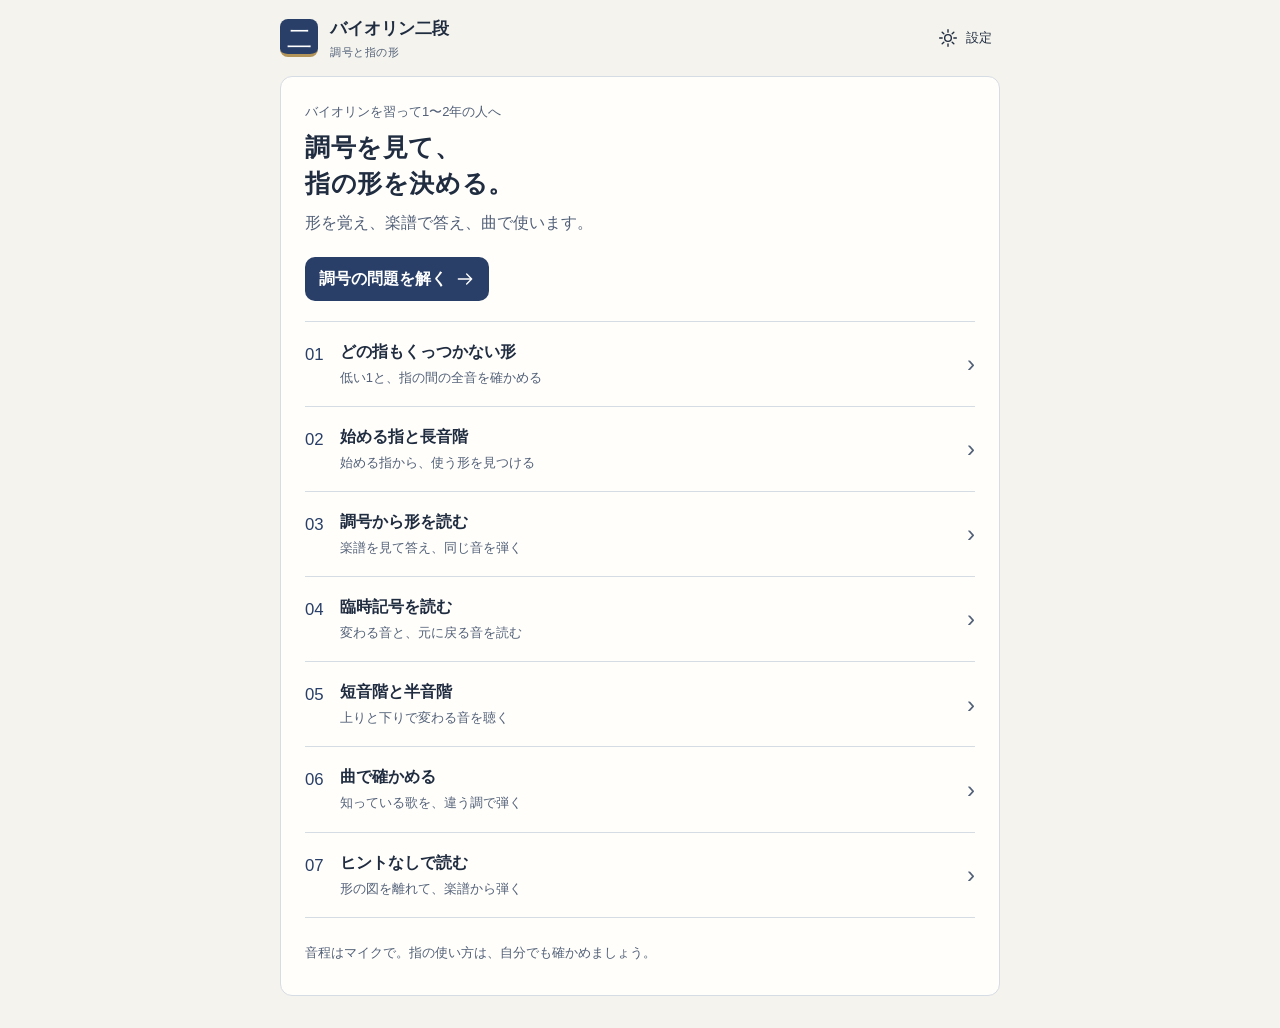
==== portable.html @ d3c0cc3e "Rebuild Violin Nidan: seven chapters, one-question key quiz, Sevcik and songs, new look Co-Authored-" ====
<!doctype html>
<html lang="ja"><head><meta charset="utf-8"><meta name="viewport" content="width=device-width,initial-scale=1,viewport-fit=cover"><meta name="theme-color" content="#293f68"><meta name="apple-mobile-web-app-title" content="バイオリン二段"><meta name="description" content="調号から指の形を決め、歌と音階で確かめるバイオリン学習アプリ。"><style>:root{color-scheme:light;--ink:#202c40;--muted:#526078;--line:#d6dce4;--paper:#fffefa;--tint:#f4f3ed;--accent:#293f68;--accent-soft:#e9edf5;--success:#246344;--radius:10px;font:16px/1.65 -apple-system,BlinkMacSystemFont,'Hiragino Sans',sans-serif;color:var(--ink);background:var(--tint)}
*{box-sizing:border-box}body{margin:0}button,input,select{font:inherit;color:inherit;min-width:0}button,a,input,select,summary{touch-action:manipulation;-webkit-tap-highlight-color:transparent}button{cursor:pointer;border:0;min-width:44px;min-height:44px;white-space:normal;overflow-wrap:anywhere}button:disabled{cursor:default;opacity:.5}a{color:var(--accent)}button:focus-visible,a:focus-visible,input:focus-visible,select:focus-visible,summary:focus-visible{outline:3px solid #9a6416;outline-offset:3px}h1,h2,p,ol{margin:0}h1{font-size:1.55rem;line-height:1.45;letter-spacing:.025em}h2{font-size:1.05rem;line-height:1.5}h1:focus{outline:none}p,small,strong,label{overflow-wrap:anywhere}small{font-size:.8125rem}button[hidden],[hidden]{display:none!important}.ui-icon{width:20px;height:20px;flex-shrink:0}.muted,.helper{color:var(--muted)}.helper{font-size:.8125rem}.eyebrow,.stage-label{font-size:.8125rem;color:var(--muted)}.quiet,.icon-button,.primary,.secondary{display:inline-flex;align-items:center;justify-content:center;gap:8px;padding:10px 14px;border-radius:var(--radius);line-height:1.45}.quiet,.icon-button{background:transparent}.primary{color:#fff;background:var(--accent);font-weight:650}.secondary{background:var(--accent-soft);border:1px solid var(--line)}.primary:hover{background:#1c3055}.secondary:hover,.quiet:hover{background:#e1e7ef}.primary:disabled:hover{background:var(--accent)}.icon-button{width:44px;padding:10px;flex-shrink:0}
.app-header{max-width:760px;margin:auto;display:flex;align-items:center;justify-content:space-between;gap:8px;min-height:76px;padding:calc(12px + env(safe-area-inset-top,0px)) 20px 12px}.brand{display:flex;align-items:center;gap:12px;text-align:left;background:none;padding:0;font-size:1.05rem;font-weight:700}.brand-mark{width:38px;height:38px;flex-shrink:0;background:var(--accent);color:white;display:grid;place-items:center;border-radius:8px;font-size:1.55rem;font-weight:500;border-bottom:3px solid #b39459}.brand small{display:block;font-size:.6875rem;font-weight:400;color:var(--muted);letter-spacing:.05em}.app-header>.quiet{padding:8px;flex-shrink:0;font-size:.8125rem}.workspace{max-width:720px;margin:0 auto 32px;background:var(--paper);border:1px solid var(--line);border-radius:12px;min-width:0}.library,.lesson-page,.settings-page,.finish-page{padding:24px 24px 32px}.library-heading{margin-bottom:20px}.library-heading h1{margin:8px 0}.library-heading>.primary{margin-top:20px}.resume-link{margin-top:8px;display:flex;justify-content:flex-start;text-align:left;font-size:.8125rem;padding-left:0}.chapter-list,.lesson-list{border-top:1px solid var(--line)}.chapter-row,.lesson-row{width:100%;display:flex;align-items:center;gap:16px;text-align:left;padding:18px 0;background:transparent;border-bottom:1px solid var(--line);border-radius:0}.chapter-row>span:nth-child(2),.lesson-row>span:first-child{min-width:0;flex:1}.chapter-row strong,.lesson-row strong{display:block;font-size:1rem;line-height:1.5}.chapter-row small,.lesson-row small{display:block;margin-top:4px;color:var(--muted);font-size:.8125rem;line-height:1.55}.index{font-variant-numeric:tabular-nums;color:var(--accent);font-size:1.05rem;align-self:flex-start;padding-top:1px}.chevron{font-size:1.5rem;color:var(--muted);flex-shrink:0}.library-foot{margin-top:24px;color:var(--muted);font-size:.8125rem}.lesson-toolbar{display:flex;align-items:center;justify-content:space-between;gap:8px;margin:-8px -10px 12px}.lesson-toolbar .quiet{justify-content:flex-start;font-size:.8125rem}.lesson-heading{margin-bottom:20px}.lesson-heading .eyebrow{margin-bottom:6px}.lesson-outcome{font-size:1.05rem;font-weight:600;margin-bottom:20px}.instruction-list{padding-left:24px;margin:16px 0 24px}.instruction-list li{padding-left:2px;margin:8px 0}.page-action{margin-top:24px}.page-action>.primary{width:100%}.intro-page>.compact-score{margin:16px 0}.intro-page>.pattern-diagram{margin:20px auto}.pattern-diagram{display:flex;flex-direction:column;align-items:center;max-width:340px;gap:8px}.pattern-diagram svg{width:100%;max-width:300px;height:auto}.pattern-diagram p{font-size:.875rem;text-align:center}.pattern-diagram.compact{max-width:280px}.individual-pattern{font-size:.875rem;color:var(--muted)}.used-fingers{display:grid;gap:4px;font-size:.875rem}
.field{margin:12px 0}.field-title{display:block;font-size:.875rem;font-weight:600;margin-bottom:8px}.segmented{display:flex;flex-wrap:wrap;gap:8px}.choice{background:var(--paper);border:1px solid #a4afbf;padding:9px 12px;border-radius:8px;flex:1;font-size:.875rem;line-height:1.5}.choice.selected,.answer-choice.selected{background:var(--accent-soft);border:2px solid var(--accent);padding:8px 11px;font-weight:700}.strings .choice{display:flex;align-items:center;justify-content:center;gap:6px;flex:1 1 54px;border-bottom:4px solid var(--string-color)}.strings .choice.selected{background:var(--string-soft)}.string-choice b{font-size:1.2rem}.string-choice span{font-size:.8125rem}.select-field{display:grid;grid-template-columns:minmax(70px,auto) minmax(0,1fr);gap:12px;align-items:center;margin:12px 0}.select-field>span{font-size:.875rem;font-weight:600}select{appearance:menulist-button;-webkit-appearance:menulist-button;height:2.75rem;min-height:44px;min-width:44px;padding:8px;border:1px solid #a4afbf;border-radius:8px;max-width:100%;width:100%;background:var(--paper);font-size:.875rem}.score-preview{margin:20px 0;border-block:1px solid var(--line);padding:12px 0}.section-line{display:flex;align-items:center;justify-content:space-between;flex-wrap:wrap;gap:8px;font-size:.8125rem;color:var(--muted);margin-bottom:4px}.section-line h2{font-size:.875rem}.compact-score{width:100%;min-width:0}.score-system,.score-bar,.single-score{display:block;width:100%;height:auto;max-width:100%;overflow:visible}.score-system{margin:2px 0}.score-system text,.score-bar text{font-family:-apple-system,BlinkMacSystemFont,sans-serif}.full-score-link{font-size:.875rem;padding-left:0}.start-column{display:grid;gap:8px}.start-button{width:100%;margin-top:8px}.start-hint{font-size:.8125rem;color:var(--muted)}.audio-options{display:flex;flex-wrap:wrap;gap:12px;align-items:center;justify-content:space-between}.tempo-field{min-width:0}.tempo-field>label{font-size:.8125rem;display:block}.tempo-field>div{display:flex;align-items:center;gap:6px}.tempo-step{width:44px;padding:8px}.tempo-field output{display:grid;place-items:center;min-width:54px;min-height:44px;text-align:center;font-weight:650;font-size:1.25rem;font-variant-numeric:tabular-nums}.tempo-field span{font-size:.75rem}.mic-toggle{display:flex;align-items:center;gap:8px;min-height:44px;font-size:.875rem}.toggle-row input{width:44px;height:44px;margin:0;accent-color:var(--accent);flex-shrink:0}.mic-toggle input{appearance:none;-webkit-appearance:none;width:44px;min-width:44px;height:44px;margin:0;padding:0;border:0;background:transparent;position:relative;cursor:pointer;flex-shrink:0}.mic-toggle input::before{content:'';position:absolute;width:40px;height:24px;left:2px;top:10px;border-radius:16px;background:var(--muted)}.mic-toggle input::after{content:'';position:absolute;width:18px;height:18px;left:5px;top:13px;border-radius:50%;background:#fff}.mic-toggle input:checked::before{background:var(--accent)}.mic-toggle input:checked::after{left:21px}.error{color:#842d30;background:#fff0ee;border-left:3px solid currentColor;padding:12px}.error+.secondary{margin-top:8px}
.quiz-page h1{margin:8px 0 12px}.question-count{font-size:.875rem;color:var(--muted)}.question-score{border-block:1px solid var(--line);margin:16px 0;padding:12px 0}.answer-grid{display:grid;grid-template-columns:1fr 1fr;gap:8px;margin:20px 0}.answer-choice{background:white;border:1px solid #a4afbf;border-radius:8px;min-height:60px;padding:12px;line-height:1.55;text-align:left;font-size:.9375rem}.quiz-page>.primary{width:100%}.quiz-feedback{border-left:4px solid #917139;background:#f4efe3;padding:16px;margin:16px 0}.quiz-feedback.correct{border-color:var(--success);background:#edf4ee}.quiz-feedback h2{margin-bottom:8px}.quiz-feedback p{font-size:.9375rem;margin-top:8px}.quiz-feedback .answer-label{font-weight:700;font-size:1rem}.quiz-feedback:focus{outline:2px solid var(--accent);outline-offset:3px}
/* 通常は一画面。文字拡大時の最小高はremで縦に伸ばす。 */
body[data-view=practice]{background:var(--paper)}.performance-main{max-width:820px;margin:auto}.performance-viewport{height:100svh;min-height:32rem;display:grid;grid-template-rows:auto 3px minmax(0,1fr) auto;gap:8px;padding:calc(8px + env(safe-area-inset-top,0px)) calc(12px + env(safe-area-inset-right,0px)) calc(8px + env(safe-area-inset-bottom,0px)) calc(12px + env(safe-area-inset-left,0px))}.practice-top{display:flex;align-items:center;gap:6px;min-height:44px}.practice-title{min-width:0;flex:1}.practice-title h1{font-size:.875rem;line-height:1.4}.practice-title p{font-size:.6875rem;color:var(--muted)}#sessionProgress{font-size:.75rem;font-variant-numeric:tabular-nums}.progress,.note-progress{height:3px;background:#e0e5ed;border-radius:2px;overflow:hidden}.progress>span,.note-progress>span{display:block;height:100%;background:var(--accent);width:0}.performance-body{min-height:0;display:grid;grid-template-rows:minmax(0,1fr) auto;gap:8px}.music-panel{min-height:0;display:flex;flex-direction:column}.playing-head{display:flex;justify-content:space-between;gap:8px;flex-wrap:wrap;font-size:.75rem;color:var(--muted);min-height:20px}.current-and-next{display:flex;align-items:center;justify-content:space-between;gap:8px;margin-top:4px}.now-label{min-width:0;flex:1;display:grid;gap:3px}.now-label>strong{font-size:1.25rem;line-height:1.35;color:var(--note-color)}.now-label>span{font-size:.8125rem}.next-label{display:grid;grid-template-columns:minmax(0,1fr) 42px;align-items:center;column-gap:4px;border-left:1px solid var(--line);padding-left:10px;max-width:52%;min-width:110px}.next-label small,.next-label strong,.next-label>span{grid-column:1;font-size:.75rem;line-height:1.4}.next-label strong{font-size:.9375rem}.next-label>small{color:var(--muted)}#nextScore{grid-column:2;grid-row:1/4}.next-score{width:42px;height:63px;display:block;overflow:visible}.score-stage{flex:1;min-height:105px;display:flex;align-items:center;position:relative}.current-score{width:100%;height:100%;min-height:0;display:flex;align-items:center}.current-score .score-bar{max-height:100%;height:100%;width:100%}.note-highlight.active{fill:var(--note-soft,#e9edf5);stroke:var(--note-color,#293f68);stroke-width:1.5}.note-highlight.passed{fill:#f1f3f5}.timing-row{display:flex;flex-wrap:wrap;align-items:center;justify-content:space-between;gap:4px 8px;min-height:44px;padding:4px 0}.duration-copy{font-size:.75rem;max-width:54%;line-height:1.45}.duration-copy strong{font-size:1.1rem}.beat-track{display:flex;gap:4px}.beat{display:grid;place-items:center;width:24px;height:24px;border:1px solid #a8b2c2;border-radius:50%;font-size:.75rem}.beat.on{background:var(--accent);border-color:var(--accent);color:white}.guidance-panel{background:#f4f5f2;padding:6px 10px;border-radius:8px;min-width:0}.listening-label{font-size:.75rem;color:var(--muted)}.pitch-meter{width:100%;min-width:0}.meter-labels{display:flex;justify-content:space-between;font-size:.6875rem;line-height:1.4}.meter-track{position:relative;height:16px;margin:4px 8px;border-top:1px solid var(--line)}.pitch-band{position:absolute;top:1px;bottom:1px;background:#c9e8d7;border:1px solid #408765;border-radius:3px}.meter-center{position:absolute;left:50%;top:0;bottom:0;border-left:2px solid var(--ink)}.pitch-needle{position:absolute;top:0;bottom:0;width:3px;background:var(--accent);transform:translateX(-50%)}.pitch-needle:before{content:'';position:absolute;left:-4px;top:-2px;border-left:5px solid transparent;border-right:5px solid transparent;border-top:6px solid var(--accent)}.meter-reading{display:flex;align-items:baseline;justify-content:space-between;gap:6px;flex-wrap:wrap;font-size:.8125rem;line-height:1.4}.meter-reading output{font-variant-numeric:tabular-nums}.mic-status{display:flex;align-items:center;gap:6px;font-size:.6875rem;line-height:1.4;margin-top:4px}.mic-bar{width:24px;height:4px;flex-shrink:0;background:#d2d8d5}.mic-bar span{display:block;height:100%;background:var(--success)}.ok{color:var(--success)}.practice-controls{display:grid;grid-template-columns:repeat(3,minmax(0,1fr));gap:6px}.practice-controls>button{padding:8px 4px;font-size:.8125rem;line-height:1.4;gap:3px;min-height:44px}.practice-controls .ui-icon{width:16px;height:16px}.below-hint{display:flex;flex-wrap:wrap;gap:4px 8px;align-items:center;justify-content:space-between;font-size:.6875rem;line-height:1.4;margin-top:4px}.below-hint a{display:inline-flex;align-items:center;min-width:44px;min-height:44px;padding:4px 0}.countdown-area{position:absolute;right:4px;top:4px;display:flex;align-items:center;gap:8px;background:var(--paper);border:1px solid var(--line);border-radius:8px;padding:4px 12px;font-size:.8125rem}.countdown-area strong{font-size:1.5rem}.current-score.counting{opacity:.45}.practice-help,.full-score-section{padding:16px 16px 24px;max-width:720px;margin:auto}.practice-help details{border-top:1px solid var(--line)}summary{cursor:pointer;padding:10px 0;min-height:44px;font-size:.875rem}.practice-help .pattern-diagram{margin:12px auto}#coachText{font-size:.875rem;margin-top:12px}.full-score-section .quiet{min-width:44px;min-height:44px;margin-top:12px}.full-score-section{border-top:1px solid var(--line)}
.finish-page{display:grid;gap:16px;max-width:560px;margin:auto}.finish-mark{color:var(--success)}.finish-mark .ui-icon{width:40px;height:40px}.finish-page .primary,.finish-page .secondary{width:100%}.settings-page>section{margin-top:24px}.settings-page h2{margin-bottom:12px}.toggle-row{display:flex;align-items:center;justify-content:space-between;gap:16px;padding:12px 0;border-bottom:1px solid var(--line)}.toggle-row>span{min-width:0}.toggle-row strong,.toggle-row small{display:block}.toggle-row small{color:var(--muted);margin-top:4px}.settings-page details{margin-top:20px}.settings-page details p{margin:12px 0;font-size:.875rem}.settings-page pre{white-space:pre-wrap;overflow-wrap:anywhere;font-size:.75rem}.score-dialog{width:calc(100% - 24px);max-width:760px;max-height:90svh;border:1px solid var(--line);border-radius:12px;padding:16px;background:var(--paper);color:var(--ink)}.score-dialog::backdrop{background:#14213988}.score-dialog header{position:sticky;top:-16px;background:var(--paper);display:flex;justify-content:space-between;align-items:center;gap:8px;padding:8px 0;z-index:1}.score-dialog h2{font-size:.9375rem}.offline-note{padding:8px 16px;text-align:center;font-size:.8125rem;background:#eee4ce}#toast{position:fixed;bottom:16px;left:12px;right:12px;max-width:600px;margin:auto;z-index:5;padding:12px 16px;border-radius:8px;background:#202c40;color:white;font-size:.875rem;opacity:0;pointer-events:none}#toast.show{opacity:1}.sr-only{position:absolute;width:1px;height:1px;margin:-1px;padding:0;overflow:hidden;clip:rect(0,0,0,0);white-space:nowrap;border:0}.accidental-word{display:inline;white-space:nowrap}.text-accidental{display:inline-block;width:.5em;height:1.07em;vertical-align:-.13em;overflow:visible}
@media(max-width:640px){.app-header{padding-inline:16px;min-height:64px}.workspace{border:0;border-radius:0;margin-bottom:0;min-height:calc(100svh - 64px)}.library,.lesson-page,.settings-page,.finish-page{padding:20px 16px 28px}.library-heading h1{font-size:1.65rem}.chapter-row,.lesson-row{padding:16px 0;gap:12px}.select-field{grid-template-columns:1fr;gap:4px}.answer-grid{grid-template-columns:1fr}.answer-choice{min-height:48px;padding:10px 12px}.answer-choice.selected{padding:9px 11px}.brand small{display:none}.brand{font-size:1rem;gap:8px}.brand-mark{width:32px;height:32px;font-size:1.35rem}.setup-page .lesson-heading{margin-bottom:12px}.score-preview{margin:12px 0}.audio-options{gap:8px}.quiz-page .question-score{margin:12px 0;padding:4px 0}.intro-page .pattern-diagram{max-width:280px}}
@media(min-width:700px){.performance-viewport{padding-inline:24px;gap:12px}.practice-title h1{font-size:1.1rem}.practice-controls>button{font-size:1rem}.now-label>strong{font-size:1.7rem}.next-label{min-width:160px}.next-label strong{font-size:1.1rem}.score-stage{min-height:150px}.meter-labels,.mic-status{font-size:.8125rem}}
@media(prefers-reduced-motion:reduce){*{scroll-behavior:auto!important;transition:none!important}}
@media(max-width:640px){.brand-mark{width:2rem;height:2rem}}
</style><title>バイオリン二段｜調号から指の形を決める</title></head><body><div id="app"></div><div id="toast" role="status" aria-live="polite"></div><noscript>練習の再生にはJavaScriptが必要です。SafariまたはChromeで開いてください。</noscript><script>(()=>{const EMBEDDED_PATTERNS={"12":"[data-uri]","23":"[data-uri]","34":"[data-uri]"};
// Answer Tuner Core/IntonationMath.swift・TonalContext.swift・DrillTarget.swift の数値モデル。
// アプリでは独奏の旋律を使用。和声・他の調弦モードは移植元の数値との照合用。
const DIFFICULTIES={easy:15,normal:8,strict:5};
const mod12=n=>((n%12)+12)%12;
const ratioCents=ratio=>1200*Math.log2(ratio);
const centsBetween=(frequency,target)=>frequency>0&&target>0?ratioCents(frequency/target):Infinity;
const etFreq=(midi,a4=442)=>a4*2**((midi-69)/12);
const FIFTH_DEVIATION=ratioCents(3/2)-700;
const PYTH_RATIOS=[1,256/243,9/8,32/27,81/64,4/3,729/512,3/2,128/81,27/16,16/9,243/128];
const JI_RATIOS=[1,16/15,9/8,6/5,5/4,4/3,45/32,3/2,8/5,5/3,9/5,15/8];
const STANDARD_FIFTHS=[0,-5,2,-3,4,-1,6,1,-4,3,-2,5];
const SCALE_FORMS={major:[0,2,4,5,7,9,11],naturalMinor:[0,2,3,5,7,8,10],harmonicMinor:[0,2,3,5,7,8,11],melodicMinor:[0,2,3,5,7,9,11]};
const OPEN_MIDI=[55,62,69,76],OPEN_LETTERS=[4,1,5,2],LETTER_PC=[0,2,4,5,7,9,11],LETTER_FIFTHS=[0,2,4,-1,1,3,5];
const TONICS=['ド','レ♭','レ','ミ♭','ミ','ファ','ファ♯','ソ','ラ♭','ラ','シ♭','シ'],KANA=['ド','レ','ミ','ファ','ソ','ラ','シ'];
const INTERVAL_NAMES=['完全1度','短2度','長2度','短3度','長3度','完全4度','増4度','完全5度','短6度','長6度','短7度','長7度'];
function spelledFifthsFromC(letter,midi){if(!Number.isInteger(letter)||letter<0||letter>6)return null;let acc=mod12(midi-LETTER_PC[letter]);if(acc>6)acc-=12;return Math.abs(acc)<=2?LETTER_FIFTHS[letter]+7*acc:null;}
function tonalKey(pc,form='major',fifths){pc=mod12(pc);return {tonicPitchClass:pc,form,tonicFifthsFromA:fifths??(form==='major'?[-3,-8,-1,-6,1,-4,3,-2,-7,0,-5,2]:[-3,4,-1,-6,1,-4,3,-2,5,0,-5,2])[pc]};}
function keyForShape(string,pattern='23'){const i=['G','D','A','E'].indexOf(string),pc=mod12(OPEN_MIDI[Math.max(0,i)]);return tonalKey(pattern==='34low'?10:pc+(pattern==='12'?3:pattern==='34'?7:0));}
function keyName(key){return TONICS[key.tonicPitchClass]+'長調';}
function targetDegreeInfo(midi,key){if(!key)return null;const semitones=mod12(midi-key.tonicPitchClass),degree=SCALE_FORMS[key.form].indexOf(semitones);if(degree>=0)return {degree,semitones};return key.form==='melodicMinor'&&[8,10].includes(semitones)?{degree:semitones===8?5:6,semitones}:null;}
function openStringOffset(index,mode='soloistic'){return [-2,-1,0,1][index]*(mode==='pianoAccompany'?0:mode==='stringEnsemble'?-2:FIFTH_DEVIATION);}
function openStringTargetHz(index,a4=442,mode='soloistic'){return etFreq(OPEN_MIDI[index],a4)*2**(openStringOffset(index,mode)/1200);}
function intervalCentsFromET(semitones,dim5=false){return {pyth:ratioCents(semitones===6&&dim5?1024/729:PYTH_RATIOS[semitones])-semitones*100,ji:ratioCents(semitones===6&&dim5?64/45:JI_RATIOS[semitones])-semitones*100};}
function intonationTargets(midi,{key=null,spelledLetterIdx=null,useSpelledPyth=false,mode='soloistic'}={}){
 const degree=targetDegreeInfo(midi,key),deviation=mode==='pianoAccompany'?0:mode==='stringEnsemble'?-2:FIFTH_DEVIATION;
 if(degree){const c=intervalCentsFromET(degree.semitones),offset=key.tonicFifthsFromA*deviation;return {ji:offset+c.ji,pyth:offset+c.pyth,ivName:INTERVAL_NAMES[degree.semitones]};}
 let index=3;while(index>0&&midi<OPEN_MIDI[index])index--;
 const iv=mod12(midi-OPEN_MIDI[index]),offset=openStringOffset(index,mode),dim5=iv===6&&spelledLetterIdx!==null&&(spelledLetterIdx-OPEN_LETTERS[index]+7)%7===4,c=intervalCentsFromET(iv,dim5);
 if(iv===6&&spelledLetterIdx!==null)return {ji:offset+c.ji,pyth:offset+c.pyth,ivName:dim5?'減5度':'増4度'};
 const fifths=useSpelledPyth?spelledFifthsFromC(spelledLetterIdx,midi):null,steps=fifths===null?null:fifths-[1,2,3,4][index];
 return {ji:offset+c.ji,pyth:offset+(steps===null?c.pyth:steps*FIFTH_DEVIATION),ivName:INTERVAL_NAMES[iv]};
}
function drillGetRange(midi,{difficulty='normal',context='melodic',a4=442,...options}={}){
 const buffer=DIFFICULTIES[difficulty]??8,etHz=etFreq(midi,a4),targets=intonationTargets(midi,options),{ji,pyth}=targets,split=Math.abs(ji-pyth)>10;
 const lo=context&&split?(context==='harmonic'?ji:pyth)-buffer:Math.min(ji,pyth)-buffer,hi=context&&split?(context==='harmonic'?ji:pyth)+buffer:Math.max(ji,pyth)+buffer;
 const targetCents=context==='harmonic'?ji:pyth,targetHz=etHz*2**(targetCents/1200);
 return {...targets,lo,hi,loHz:etHz*2**(lo/1200),hiHz:etHz*2**(hi/1200),etHz,targetHz,targetCents,buffer,lowCents:lo-targetCents,highCents:hi-targetCents};
}
function targetForNote(note,{a4=442,difficulty='normal'}={}){
 if(note.rest)return null;
 const range=drillGetRange(note.midi,{a4,difficulty,key:note.key,spelledLetterIdx:note.letter,useSpelledPyth:true});
 if(note.finger!==0)return range;
 const index=['G','D','A','E'].indexOf(note.string),targetHz=openStringTargetHz(index,a4),targetCents=centsBetween(targetHz,range.etHz),buffer=DIFFICULTIES[difficulty]??8;
 return {...range,targetHz,targetCents,lo:targetCents-buffer,hi:targetCents+buffer,loHz:targetHz*2**(-buffer/1200),hiHz:targetHz*2**(buffer/1200),lowCents:-buffer,highCents:buffer};
}
function detectedName(frequency,a4=442,key=null){
 const midi=Math.round(69+12*Math.log2(frequency/a4)),pc=mod12(midi),preferFlat=key&&key.tonicFifthsFromA+3<0;
 return (preferFlat?['ド','レ♭','レ','ミ♭','ミ','ファ','ソ♭','ソ','ラ♭','ラ','シ♭','シ']:['ド','ド♯','レ','レ♯','ミ','ファ','ファ♯','ソ','ソ♯','ラ','ラ♯','シ'])[pc];
}
function pitchFeedback(frequency,note,range,a4=442){
 const cents=centsBetween(frequency,range.targetHz),inRange=cents>=range.lowCents-1e-8&&cents<=range.highCents+1e-8,direction=inRange?'ちょうど':cents>range.highCents?'高い':'低い';
 const heardMidi=Math.round(69+12*Math.log2(frequency/a4)),different=Math.abs(cents)>=50&&heardMidi!==note.midi,rounded=Math.round(Math.abs(cents));
 return {cents,centsText:different?'':(rounded?(cents>0?'+':'−'):'')+rounded+'¢',position:Math.max(-50,Math.min(50,cents)),direction,text:different?detectedName(frequency,a4,note.key)+'に聞こえる・'+(cents>0?'低くして':'高くして'):direction};
}

// 原本から生成。編集は sources/ と validation/compile-materials.py で行う。
const SONGS=[{"id":"song1","title":"きらきら星","variants":{"F":{"signature":-1,"tonic":5,"semitones":3,"notes":[{"beats":1.0,"sourceBar":1,"string":"D","finger":2,"spelling":"F4"},{"beats":1.0,"sourceBar":1,"string":"D","finger":2,"spelling":"F4"},{"beats":1.0,"sourceBar":1,"string":"A","finger":2,"spelling":"C5"},{"beats":1.0,"sourceBar":1,"string":"A","finger":2,"spelling":"C5"},{"beats":1.0,"sourceBar":2,"string":"A","finger":3,"spelling":"D5"},{"beats":1.0,"sourceBar":2,"string":"A","finger":3,"spelling":"D5"},{"beats":2.0,"sourceBar":2,"string":"A","finger":2,"spelling":"C5"},{"beats":1.0,"sourceBar":3,"string":"A","finger":1,"spelling":"Bb4"},{"beats":1.0,"sourceBar":3,"string":"A","finger":1,"spelling":"Bb4"},{"beats":1.0,"sourceBar":3,"string":"A","finger":0,"spelling":"A4"},{"beats":1.0,"sourceBar":3,"string":"A","finger":0,"spelling":"A4"},{"beats":1.0,"sourceBar":4,"string":"D","finger":3,"spelling":"G4"},{"beats":1.0,"sourceBar":4,"string":"D","finger":3,"spelling":"G4"},{"beats":2.0,"sourceBar":4,"string":"D","finger":2,"spelling":"F4"},{"beats":1.0,"sourceBar":5,"string":"A","finger":2,"spelling":"C5"},{"beats":1.0,"sourceBar":5,"string":"A","finger":2,"spelling":"C5"},{"beats":1.0,"sourceBar":5,"string":"A","finger":1,"spelling":"Bb4"},{"beats":1.0,"sourceBar":5,"string":"A","finger":1,"spelling":"Bb4"},{"beats":1.0,"sourceBar":6,"string":"A","finger":0,"spelling":"A4"},{"beats":1.0,"sourceBar":6,"string":"A","finger":0,"spelling":"A4"},{"beats":2.0,"sourceBar":6,"string":"D","finger":3,"spelling":"G4"},{"beats":1.0,"sourceBar":7,"string":"A","finger":2,"spelling":"C5"},{"beats":1.0,"sourceBar":7,"string":"A","finger":2,"spelling":"C5"},{"beats":1.0,"sourceBar":7,"string":"A","finger":1,"spelling":"Bb4"},{"beats":1.0,"sourceBar":7,"string":"A","finger":1,"spelling":"Bb4"},{"beats":1.0,"sourceBar":8,"string":"A","finger":0,"spelling":"A4"},{"beats":1.0,"sourceBar":8,"string":"A","finger":0,"spelling":"A4"},{"beats":2.0,"sourceBar":8,"string":"D","finger":3,"spelling":"G4"},{"beats":1.0,"sourceBar":9,"string":"D","finger":2,"spelling":"F4"},{"beats":1.0,"sourceBar":9,"string":"D","finger":2,"spelling":"F4"},{"beats":1.0,"sourceBar":9,"string":"A","finger":2,"spelling":"C5"},{"beats":1.0,"sourceBar":9,"string":"A","finger":2,"spelling":"C5"},{"beats":1.0,"sourceBar":10,"string":"A","finger":3,"spelling":"D5"},{"beats":1.0,"sourceBar":10,"string":"A","finger":3,"spelling":"D5"},{"beats":2.0,"sourceBar":10,"string":"A","finger":2,"spelling":"C5"},{"beats":1.0,"sourceBar":11,"string":"A","finger":1,"spelling":"Bb4"},{"beats":1.0,"sourceBar":11,"string":"A","finger":1,"spelling":"Bb4"},{"beats":1.0,"sourceBar":11,"string":"A","finger":0,"spelling":"A4"},{"beats":1.0,"sourceBar":11,"string":"A","finger":0,"spelling":"A4"},{"beats":1.0,"sourceBar":12,"string":"D","finger":3,"spelling":"G4"},{"beats":1.0,"sourceBar":12,"string":"D","finger":3,"spelling":"G4"},{"beats":2.0,"sourceBar":12,"string":"D","finger":2,"spelling":"F4"}]},"Bb":{"signature":-2,"tonic":10,"semitones":-4,"notes":[{"beats":1.0,"sourceBar":1,"string":"G","finger":2,"spelling":"Bb3"},{"beats":1.0,"sourceBar":1,"string":"G","finger":2,"spelling":"Bb3"},{"beats":1.0,"sourceBar":1,"string":"D","finger":2,"spelling":"F4"},{"beats":1.0,"sourceBar":1,"string":"D","finger":2,"spelling":"F4"},{"beats":1.0,"sourceBar":2,"string":"D","finger":3,"spelling":"G4"},{"beats":1.0,"sourceBar":2,"string":"D","finger":3,"spelling":"G4"},{"beats":2.0,"sourceBar":2,"string":"D","finger":2,"spelling":"F4"},{"beats":1.0,"sourceBar":3,"string":"D","finger":1,"spelling":"Eb4"},{"beats":1.0,"sourceBar":3,"string":"D","finger":1,"spelling":"Eb4"},{"beats":1.0,"sourceBar":3,"string":"D","finger":0,"spelling":"D4"},{"beats":1.0,"sourceBar":3,"string":"D","finger":0,"spelling":"D4"},{"beats":1.0,"sourceBar":4,"string":"G","finger":3,"spelling":"C4"},{"beats":1.0,"sourceBar":4,"string":"G","finger":3,"spelling":"C4"},{"beats":2.0,"sourceBar":4,"string":"G","finger":2,"spelling":"Bb3"},{"beats":1.0,"sourceBar":5,"string":"D","finger":2,"spelling":"F4"},{"beats":1.0,"sourceBar":5,"string":"D","finger":2,"spelling":"F4"},{"beats":1.0,"sourceBar":5,"string":"D","finger":1,"spelling":"Eb4"},{"beats":1.0,"sourceBar":5,"string":"D","finger":1,"spelling":"Eb4"},{"beats":1.0,"sourceBar":6,"string":"D","finger":0,"spelling":"D4"},{"beats":1.0,"sourceBar":6,"string":"D","finger":0,"spelling":"D4"},{"beats":2.0,"sourceBar":6,"string":"G","finger":3,"spelling":"C4"},{"beats":1.0,"sourceBar":7,"string":"D","finger":2,"spelling":"F4"},{"beats":1.0,"sourceBar":7,"string":"D","finger":2,"spelling":"F4"},{"beats":1.0,"sourceBar":7,"string":"D","finger":1,"spelling":"Eb4"},{"beats":1.0,"sourceBar":7,"string":"D","finger":1,"spelling":"Eb4"},{"beats":1.0,"sourceBar":8,"string":"D","finger":0,"spelling":"D4"},{"beats":1.0,"sourceBar":8,"string":"D","finger":0,"spelling":"D4"},{"beats":2.0,"sourceBar":8,"string":"G","finger":3,"spelling":"C4"},{"beats":1.0,"sourceBar":9,"string":"G","finger":2,"spelling":"Bb3"},{"beats":1.0,"sourceBar":9,"string":"G","finger":2,"spelling":"Bb3"},{"beats":1.0,"sourceBar":9,"string":"D","finger":2,"spelling":"F4"},{"beats":1.0,"sourceBar":9,"string":"D","finger":2,"spelling":"F4"},{"beats":1.0,"sourceBar":10,"string":"D","finger":3,"spelling":"G4"},{"beats":1.0,"sourceBar":10,"string":"D","finger":3,"spelling":"G4"},{"beats":2.0,"sourceBar":10,"string":"D","finger":2,"spelling":"F4"},{"beats":1.0,"sourceBar":11,"string":"D","finger":1,"spelling":"Eb4"},{"beats":1.0,"sourceBar":11,"string":"D","finger":1,"spelling":"Eb4"},{"beats":1.0,"sourceBar":11,"string":"D","finger":0,"spelling":"D4"},{"beats":1.0,"sourceBar":11,"string":"D","finger":0,"spelling":"D4"},{"beats":1.0,"sourceBar":12,"string":"G","finger":3,"spelling":"C4"},{"beats":1.0,"sourceBar":12,"string":"G","finger":3,"spelling":"C4"},{"beats":2.0,"sourceBar":12,"string":"G","finger":2,"spelling":"Bb3"}]},"C":{"signature":0,"tonic":0,"semitones":-2,"notes":[{"beats":1.0,"sourceBar":1,"string":"G","finger":3,"spelling":"C4"},{"beats":1.0,"sourceBar":1,"string":"G","finger":3,"spelling":"C4"},{"beats":1.0,"sourceBar":1,"string":"D","finger":3,"spelling":"G4"},{"beats":1.0,"sourceBar":1,"string":"D","finger":3,"spelling":"G4"},{"beats":1.0,"sourceBar":2,"string":"A","finger":0,"spelling":"A4"},{"beats":1.0,"sourceBar":2,"string":"A","finger":0,"spelling":"A4"},{"beats":2.0,"sourceBar":2,"string":"D","finger":3,"spelling":"G4"},{"beats":1.0,"sourceBar":3,"string":"D","finger":2,"spelling":"F4"},{"beats":1.0,"sourceBar":3,"string":"D","finger":2,"spelling":"F4"},{"beats":1.0,"sourceBar":3,"string":"D","finger":1,"spelling":"E4"},{"beats":1.0,"sourceBar":3,"string":"D","finger":1,"spelling":"E4"},{"beats":1.0,"sourceBar":4,"string":"D","finger":0,"spelling":"D4"},{"beats":1.0,"sourceBar":4,"string":"D","finger":0,"spelling":"D4"},{"beats":2.0,"sourceBar":4,"string":"G","finger":3,"spelling":"C4"},{"beats":1.0,"sourceBar":5,"string":"D","finger":3,"spelling":"G4"},{"beats":1.0,"sourceBar":5,"string":"D","finger":3,"spelling":"G4"},{"beats":1.0,"sourceBar":5,"string":"D","finger":2,"spelling":"F4"},{"beats":1.0,"sourceBar":5,"string":"D","finger":2,"spelling":"F4"},{"beats":1.0,"sourceBar":6,"string":"D","finger":1,"spelling":"E4"},{"beats":1.0,"sourceBar":6,"string":"D","finger":1,"spelling":"E4"},{"beats":2.0,"sourceBar":6,"string":"D","finger":0,"spelling":"D4"},{"beats":1.0,"sourceBar":7,"string":"D","finger":3,"spelling":"G4"},{"beats":1.0,"sourceBar":7,"string":"D","finger":3,"spelling":"G4"},{"beats":1.0,"sourceBar":7,"string":"D","finger":2,"spelling":"F4"},{"beats":1.0,"sourceBar":7,"string":"D","finger":2,"spelling":"F4"},{"beats":1.0,"sourceBar":8,"string":"D","finger":1,"spelling":"E4"},{"beats":1.0,"sourceBar":8,"string":"D","finger":1,"spelling":"E4"},{"beats":2.0,"sourceBar":8,"string":"D","finger":0,"spelling":"D4"},{"beats":1.0,"sourceBar":9,"string":"G","finger":3,"spelling":"C4"},{"beats":1.0,"sourceBar":9,"string":"G","finger":3,"spelling":"C4"},{"beats":1.0,"sourceBar":9,"string":"D","finger":3,"spelling":"G4"},{"beats":1.0,"sourceBar":9,"string":"D","finger":3,"spelling":"G4"},{"beats":1.0,"sourceBar":10,"string":"A","finger":0,"spelling":"A4"},{"beats":1.0,"sourceBar":10,"string":"A","finger":0,"spelling":"A4"},{"beats":2.0,"sourceBar":10,"string":"D","finger":3,"spelling":"G4"},{"beats":1.0,"sourceBar":11,"string":"D","finger":2,"spelling":"F4"},{"beats":1.0,"sourceBar":11,"string":"D","finger":2,"spelling":"F4"},{"beats":1.0,"sourceBar":11,"string":"D","finger":1,"spelling":"E4"},{"beats":1.0,"sourceBar":11,"string":"D","finger":1,"spelling":"E4"},{"beats":1.0,"sourceBar":12,"string":"D","finger":0,"spelling":"D4"},{"beats":1.0,"sourceBar":12,"string":"D","finger":0,"spelling":"D4"},{"beats":2.0,"sourceBar":12,"string":"G","finger":3,"spelling":"C4"}]}}},{"id":"song2","title":"ちょうちょう","variants":{"F":{"signature":-1,"tonic":5,"semitones":3,"notes":[{"beats":1.0,"sourceBar":1,"string":"A","finger":2,"spelling":"C5"},{"beats":1.0,"sourceBar":1,"string":"A","finger":0,"spelling":"A4"},{"beats":2.0,"sourceBar":1,"string":"A","finger":0,"spelling":"A4"},{"beats":1.0,"sourceBar":2,"string":"A","finger":1,"spelling":"Bb4"},{"beats":1.0,"sourceBar":2,"string":"D","finger":3,"spelling":"G4"},{"beats":2.0,"sourceBar":2,"string":"D","finger":3,"spelling":"G4"},{"beats":1.0,"sourceBar":3,"string":"D","finger":2,"spelling":"F4"},{"beats":1.0,"sourceBar":3,"string":"D","finger":3,"spelling":"G4"},{"beats":1.0,"sourceBar":3,"string":"A","finger":0,"spelling":"A4"},{"beats":1.0,"sourceBar":3,"string":"A","finger":1,"spelling":"Bb4"},{"beats":1.0,"sourceBar":4,"string":"A","finger":2,"spelling":"C5"},{"beats":1.0,"sourceBar":4,"string":"A","finger":2,"spelling":"C5"},{"beats":2.0,"sourceBar":4,"string":"A","finger":2,"spelling":"C5"},{"beats":1.0,"sourceBar":5,"string":"A","finger":2,"spelling":"C5"},{"beats":1.0,"sourceBar":5,"string":"A","finger":0,"spelling":"A4"},{"beats":1.0,"sourceBar":5,"string":"A","finger":0,"spelling":"A4"},{"beats":1.0,"sourceBar":5,"string":"A","finger":0,"spelling":"A4"},{"beats":1.0,"sourceBar":6,"string":"A","finger":1,"spelling":"Bb4"},{"beats":1.0,"sourceBar":6,"string":"D","finger":3,"spelling":"G4"},{"beats":1.0,"sourceBar":6,"string":"D","finger":3,"spelling":"G4"},{"beats":1.0,"sourceBar":6,"string":"D","finger":3,"spelling":"G4"},{"beats":1.0,"sourceBar":7,"string":"D","finger":2,"spelling":"F4"},{"beats":1.0,"sourceBar":7,"string":"A","finger":0,"spelling":"A4"},{"beats":1.0,"sourceBar":7,"string":"A","finger":2,"spelling":"C5"},{"beats":1.0,"sourceBar":7,"string":"A","finger":2,"spelling":"C5"},{"beats":1.0,"sourceBar":8,"string":"A","finger":0,"spelling":"A4"},{"beats":1.0,"sourceBar":8,"string":"A","finger":0,"spelling":"A4"},{"beats":2.0,"sourceBar":8,"string":"A","finger":0,"spelling":"A4"},{"beats":1.0,"sourceBar":9,"string":"D","finger":3,"spelling":"G4"},{"beats":1.0,"sourceBar":9,"string":"D","finger":3,"spelling":"G4"},{"beats":1.0,"sourceBar":9,"string":"D","finger":3,"spelling":"G4"},{"beats":1.0,"sourceBar":9,"string":"D","finger":3,"spelling":"G4"},{"beats":1.0,"sourceBar":10,"string":"D","finger":3,"spelling":"G4"},{"beats":1.0,"sourceBar":10,"string":"A","finger":0,"spelling":"A4"},{"beats":2.0,"sourceBar":10,"string":"A","finger":1,"spelling":"Bb4"},{"beats":1.0,"sourceBar":11,"string":"A","finger":0,"spelling":"A4"},{"beats":1.0,"sourceBar":11,"string":"A","finger":0,"spelling":"A4"},{"beats":1.0,"sourceBar":11,"string":"A","finger":0,"spelling":"A4"},{"beats":1.0,"sourceBar":11,"string":"A","finger":0,"spelling":"A4"},{"beats":1.0,"sourceBar":12,"string":"A","finger":0,"spelling":"A4"},{"beats":1.0,"sourceBar":12,"string":"A","finger":1,"spelling":"Bb4"},{"beats":2.0,"sourceBar":12,"string":"A","finger":2,"spelling":"C5"},{"beats":1.0,"sourceBar":13,"string":"A","finger":2,"spelling":"C5"},{"beats":1.0,"sourceBar":13,"string":"A","finger":0,"spelling":"A4"},{"beats":1.0,"sourceBar":13,"string":"A","finger":0,"spelling":"A4"},{"beats":1.0,"sourceBar":13,"string":"A","finger":0,"spelling":"A4"},{"beats":1.0,"sourceBar":14,"string":"A","finger":1,"spelling":"Bb4"},{"beats":1.0,"sourceBar":14,"string":"D","finger":3,"spelling":"G4"},{"beats":2.0,"sourceBar":14,"string":"D","finger":3,"spelling":"G4"},{"beats":1.0,"sourceBar":15,"string":"D","finger":2,"spelling":"F4"},{"beats":1.0,"sourceBar":15,"string":"A","finger":0,"spelling":"A4"},{"beats":1.0,"sourceBar":15,"string":"A","finger":2,"spelling":"C5"},{"beats":1.0,"sourceBar":15,"string":"A","finger":2,"spelling":"C5"},{"beats":1.0,"sourceBar":16,"string":"A","finger":0,"spelling":"A4"},{"beats":1.0,"sourceBar":16,"string":"A","finger":0,"spelling":"A4"},{"beats":2.0,"sourceBar":16,"string":"A","finger":0,"spelling":"A4"}]},"Bb":{"signature":-2,"tonic":10,"semitones":-4,"notes":[{"beats":1.0,"sourceBar":1,"string":"D","finger":2,"spelling":"F4"},{"beats":1.0,"sourceBar":1,"string":"D","finger":0,"spelling":"D4"},{"beats":2.0,"sourceBar":1,"string":"D","finger":0,"spelling":"D4"},{"beats":1.0,"sourceBar":2,"string":"D","finger":1,"spelling":"Eb4"},{"beats":1.0,"sourceBar":2,"string":"G","finger":3,"spelling":"C4"},{"beats":2.0,"sourceBar":2,"string":"G","finger":3,"spelling":"C4"},{"beats":1.0,"sourceBar":3,"string":"G","finger":2,"spelling":"Bb3"},{"beats":1.0,"sourceBar":3,"string":"G","finger":3,"spelling":"C4"},{"beats":1.0,"sourceBar":3,"string":"D","finger":0,"spelling":"D4"},{"beats":1.0,"sourceBar":3,"string":"D","finger":1,"spelling":"Eb4"},{"beats":1.0,"sourceBar":4,"string":"D","finger":2,"spelling":"F4"},{"beats":1.0,"sourceBar":4,"string":"D","finger":2,"spelling":"F4"},{"beats":2.0,"sourceBar":4,"string":"D","finger":2,"spelling":"F4"},{"beats":1.0,"sourceBar":5,"string":"D","finger":2,"spelling":"F4"},{"beats":1.0,"sourceBar":5,"string":"D","finger":0,"spelling":"D4"},{"beats":1.0,"sourceBar":5,"string":"D","finger":0,"spelling":"D4"},{"beats":1.0,"sourceBar":5,"string":"D","finger":0,"spelling":"D4"},{"beats":1.0,"sourceBar":6,"string":"D","finger":1,"spelling":"Eb4"},{"beats":1.0,"sourceBar":6,"string":"G","finger":3,"spelling":"C4"},{"beats":1.0,"sourceBar":6,"string":"G","finger":3,"spelling":"C4"},{"beats":1.0,"sourceBar":6,"string":"G","finger":3,"spelling":"C4"},{"beats":1.0,"sourceBar":7,"string":"G","finger":2,"spelling":"Bb3"},{"beats":1.0,"sourceBar":7,"string":"D","finger":0,"spelling":"D4"},{"beats":1.0,"sourceBar":7,"string":"D","finger":2,"spelling":"F4"},{"beats":1.0,"sourceBar":7,"string":"D","finger":2,"spelling":"F4"},{"beats":1.0,"sourceBar":8,"string":"D","finger":0,"spelling":"D4"},{"beats":1.0,"sourceBar":8,"string":"D","finger":0,"spelling":"D4"},{"beats":2.0,"sourceBar":8,"string":"D","finger":0,"spelling":"D4"},{"beats":1.0,"sourceBar":9,"string":"G","finger":3,"spelling":"C4"},{"beats":1.0,"sourceBar":9,"string":"G","finger":3,"spelling":"C4"},{"beats":1.0,"sourceBar":9,"string":"G","finger":3,"spelling":"C4"},{"beats":1.0,"sourceBar":9,"string":"G","finger":3,"spelling":"C4"},{"beats":1.0,"sourceBar":10,"string":"G","finger":3,"spelling":"C4"},{"beats":1.0,"sourceBar":10,"string":"D","finger":0,"spelling":"D4"},{"beats":2.0,"sourceBar":10,"string":"D","finger":1,"spelling":"Eb4"},{"beats":1.0,"sourceBar":11,"string":"D","finger":0,"spelling":"D4"},{"beats":1.0,"sourceBar":11,"string":"D","finger":0,"spelling":"D4"},{"beats":1.0,"sourceBar":11,"string":"D","finger":0,"spelling":"D4"},{"beats":1.0,"sourceBar":11,"string":"D","finger":0,"spelling":"D4"},{"beats":1.0,"sourceBar":12,"string":"D","finger":0,"spelling":"D4"},{"beats":1.0,"sourceBar":12,"string":"D","finger":1,"spelling":"Eb4"},{"beats":2.0,"sourceBar":12,"string":"D","finger":2,"spelling":"F4"},{"beats":1.0,"sourceBar":13,"string":"D","finger":2,"spelling":"F4"},{"beats":1.0,"sourceBar":13,"string":"D","finger":0,"spelling":"D4"},{"beats":1.0,"sourceBar":13,"string":"D","finger":0,"spelling":"D4"},{"beats":1.0,"sourceBar":13,"string":"D","finger":0,"spelling":"D4"},{"beats":1.0,"sourceBar":14,"string":"D","finger":1,"spelling":"Eb4"},{"beats":1.0,"sourceBar":14,"string":"G","finger":3,"spelling":"C4"},{"beats":2.0,"sourceBar":14,"string":"G","finger":3,"spelling":"C4"},{"beats":1.0,"sourceBar":15,"string":"G","finger":2,"spelling":"Bb3"},{"beats":1.0,"sourceBar":15,"string":"D","finger":0,"spelling":"D4"},{"beats":1.0,"sourceBar":15,"string":"D","finger":2,"spelling":"F4"},{"beats":1.0,"sourceBar":15,"string":"D","finger":2,"spelling":"F4"},{"beats":1.0,"sourceBar":16,"string":"D","finger":0,"spelling":"D4"},{"beats":1.0,"sourceBar":16,"string":"D","finger":0,"spelling":"D4"},{"beats":2.0,"sourceBar":16,"string":"D","finger":0,"spelling":"D4"}]},"C":{"signature":0,"tonic":0,"semitones":-2,"notes":[{"beats":1.0,"sourceBar":1,"string":"D","finger":3,"spelling":"G4"},{"beats":1.0,"sourceBar":1,"string":"D","finger":1,"spelling":"E4"},{"beats":2.0,"sourceBar":1,"string":"D","finger":1,"spelling":"E4"},{"beats":1.0,"sourceBar":2,"string":"D","finger":2,"spelling":"F4"},{"beats":1.0,"sourceBar":2,"string":"D","finger":0,"spelling":"D4"},{"beats":2.0,"sourceBar":2,"string":"D","finger":0,"spelling":"D4"},{"beats":1.0,"sourceBar":3,"string":"G","finger":3,"spelling":"C4"},{"beats":1.0,"sourceBar":3,"string":"D","finger":0,"spelling":"D4"},{"beats":1.0,"sourceBar":3,"string":"D","finger":1,"spelling":"E4"},{"beats":1.0,"sourceBar":3,"string":"D","finger":2,"spelling":"F4"},{"beats":1.0,"sourceBar":4,"string":"D","finger":3,"spelling":"G4"},{"beats":1.0,"sourceBar":4,"string":"D","finger":3,"spelling":"G4"},{"beats":2.0,"sourceBar":4,"string":"D","finger":3,"spelling":"G4"},{"beats":1.0,"sourceBar":5,"string":"D","finger":3,"spelling":"G4"},{"beats":1.0,"sourceBar":5,"string":"D","finger":1,"spelling":"E4"},{"beats":1.0,"sourceBar":5,"string":"D","finger":1,"spelling":"E4"},{"beats":1.0,"sourceBar":5,"string":"D","finger":1,"spelling":"E4"},{"beats":1.0,"sourceBar":6,"string":"D","finger":2,"spelling":"F4"},{"beats":1.0,"sourceBar":6,"string":"D","finger":0,"spelling":"D4"},{"beats":1.0,"sourceBar":6,"string":"D","finger":0,"spelling":"D4"},{"beats":1.0,"sourceBar":6,"string":"D","finger":0,"spelling":"D4"},{"beats":1.0,"sourceBar":7,"string":"G","finger":3,"spelling":"C4"},{"beats":1.0,"sourceBar":7,"string":"D","finger":1,"spelling":"E4"},{"beats":1.0,"sourceBar":7,"string":"D","finger":3,"spelling":"G4"},{"beats":1.0,"sourceBar":7,"string":"D","finger":3,"spelling":"G4"},{"beats":1.0,"sourceBar":8,"string":"D","finger":1,"spelling":"E4"},{"beats":1.0,"sourceBar":8,"string":"D","finger":1,"spelling":"E4"},{"beats":2.0,"sourceBar":8,"string":"D","finger":1,"spelling":"E4"},{"beats":1.0,"sourceBar":9,"string":"D","finger":0,"spelling":"D4"},{"beats":1.0,"sourceBar":9,"string":"D","finger":0,"spelling":"D4"},{"beats":1.0,"sourceBar":9,"string":"D","finger":0,"spelling":"D4"},{"beats":1.0,"sourceBar":9,"string":"D","finger":0,"spelling":"D4"},{"beats":1.0,"sourceBar":10,"string":"D","finger":0,"spelling":"D4"},{"beats":1.0,"sourceBar":10,"string":"D","finger":1,"spelling":"E4"},{"beats":2.0,"sourceBar":10,"string":"D","finger":2,"spelling":"F4"},{"beats":1.0,"sourceBar":11,"string":"D","finger":1,"spelling":"E4"},{"beats":1.0,"sourceBar":11,"string":"D","finger":1,"spelling":"E4"},{"beats":1.0,"sourceBar":11,"string":"D","finger":1,"spelling":"E4"},{"beats":1.0,"sourceBar":11,"string":"D","finger":1,"spelling":"E4"},{"beats":1.0,"sourceBar":12,"string":"D","finger":1,"spelling":"E4"},{"beats":1.0,"sourceBar":12,"string":"D","finger":2,"spelling":"F4"},{"beats":2.0,"sourceBar":12,"string":"D","finger":3,"spelling":"G4"},{"beats":1.0,"sourceBar":13,"string":"D","finger":3,"spelling":"G4"},{"beats":1.0,"sourceBar":13,"string":"D","finger":1,"spelling":"E4"},{"beats":1.0,"sourceBar":13,"string":"D","finger":1,"spelling":"E4"},{"beats":1.0,"sourceBar":13,"string":"D","finger":1,"spelling":"E4"},{"beats":1.0,"sourceBar":14,"string":"D","finger":2,"spelling":"F4"},{"beats":1.0,"sourceBar":14,"string":"D","finger":0,"spelling":"D4"},{"beats":2.0,"sourceBar":14,"string":"D","finger":0,"spelling":"D4"},{"beats":1.0,"sourceBar":15,"string":"G","finger":3,"spelling":"C4"},{"beats":1.0,"sourceBar":15,"string":"D","finger":1,"spelling":"E4"},{"beats":1.0,"sourceBar":15,"string":"D","finger":3,"spelling":"G4"},{"beats":1.0,"sourceBar":15,"string":"D","finger":3,"spelling":"G4"},{"beats":1.0,"sourceBar":16,"string":"D","finger":1,"spelling":"E4"},{"beats":1.0,"sourceBar":16,"string":"D","finger":1,"spelling":"E4"},{"beats":2.0,"sourceBar":16,"string":"D","finger":1,"spelling":"E4"}]}}},{"id":"song3","title":"こぎつね","variants":{"F":{"signature":-1,"tonic":5,"semitones":3,"notes":[{"beats":1.0,"sourceBar":1,"string":"D","finger":2,"spelling":"F4"},{"beats":1.0,"sourceBar":1,"string":"D","finger":3,"spelling":"G4"},{"beats":1.0,"sourceBar":1,"string":"A","finger":0,"spelling":"A4"},{"beats":1.0,"sourceBar":1,"string":"A","finger":1,"spelling":"Bb4"},{"beats":1.0,"sourceBar":2,"string":"A","finger":2,"spelling":"C5"},{"beats":1.0,"sourceBar":2,"string":"A","finger":2,"spelling":"C5"},{"beats":1.0,"sourceBar":2,"string":"A","finger":2,"spelling":"C5"},{"beats":1.0,"sourceBar":2,"string":"A","finger":2,"spelling":"C5"},{"beats":1.0,"sourceBar":3,"string":"A","finger":3,"spelling":"D5"},{"beats":1.0,"sourceBar":3,"string":"A","finger":1,"spelling":"Bb4"},{"beats":1.0,"sourceBar":3,"string":"E","finger":1,"spelling":"F5"},{"beats":1.0,"sourceBar":3,"string":"A","finger":3,"spelling":"D5"},{"beats":4.0,"sourceBar":4,"string":"A","finger":2,"spelling":"C5"},{"beats":1.0,"sourceBar":5,"string":"A","finger":3,"spelling":"D5"},{"beats":1.0,"sourceBar":5,"string":"A","finger":1,"spelling":"Bb4"},{"beats":1.0,"sourceBar":5,"string":"E","finger":1,"spelling":"F5"},{"beats":1.0,"sourceBar":5,"string":"A","finger":3,"spelling":"D5"},{"beats":4.0,"sourceBar":6,"string":"A","finger":2,"spelling":"C5"},{"beats":1.0,"sourceBar":7,"string":"A","finger":2,"spelling":"C5"},{"beats":1.0,"sourceBar":7,"string":"A","finger":1,"spelling":"Bb4"},{"beats":1.0,"sourceBar":7,"string":"A","finger":1,"spelling":"Bb4"},{"beats":1.0,"sourceBar":7,"string":"A","finger":1,"spelling":"Bb4"},{"beats":1.0,"sourceBar":8,"string":"A","finger":1,"spelling":"Bb4"},{"beats":1.0,"sourceBar":8,"string":"A","finger":0,"spelling":"A4"},{"beats":1.0,"sourceBar":8,"string":"A","finger":0,"spelling":"A4"},{"beats":1.0,"sourceBar":8,"string":"A","finger":0,"spelling":"A4"},{"beats":1.0,"sourceBar":9,"string":"A","finger":0,"spelling":"A4"},{"beats":1.0,"sourceBar":9,"string":"D","finger":3,"spelling":"G4"},{"beats":1.0,"sourceBar":9,"string":"A","finger":0,"spelling":"A4"},{"beats":1.0,"sourceBar":9,"string":"D","finger":3,"spelling":"G4"},{"beats":1.0,"sourceBar":10,"string":"D","finger":2,"spelling":"F4"},{"beats":1.0,"sourceBar":10,"string":"A","finger":0,"spelling":"A4"},{"beats":2.0,"sourceBar":10,"string":"A","finger":2,"spelling":"C5"},{"beats":1.0,"sourceBar":11,"string":"A","finger":2,"spelling":"C5"},{"beats":1.0,"sourceBar":11,"string":"A","finger":1,"spelling":"Bb4"},{"beats":1.0,"sourceBar":11,"string":"A","finger":1,"spelling":"Bb4"},{"beats":1.0,"sourceBar":11,"string":"A","finger":1,"spelling":"Bb4"},{"beats":1.0,"sourceBar":12,"string":"A","finger":1,"spelling":"Bb4"},{"beats":1.0,"sourceBar":12,"string":"A","finger":0,"spelling":"A4"},{"beats":1.0,"sourceBar":12,"string":"A","finger":0,"spelling":"A4"},{"beats":1.0,"sourceBar":12,"string":"A","finger":0,"spelling":"A4"},{"beats":1.0,"sourceBar":13,"string":"A","finger":0,"spelling":"A4"},{"beats":1.0,"sourceBar":13,"string":"D","finger":3,"spelling":"G4"},{"beats":1.0,"sourceBar":13,"string":"A","finger":0,"spelling":"A4"},{"beats":1.0,"sourceBar":13,"string":"D","finger":3,"spelling":"G4"},{"beats":4.0,"sourceBar":14,"string":"D","finger":2,"spelling":"F4"}]},"Bb":{"signature":-2,"tonic":10,"semitones":-4,"notes":[{"beats":1.0,"sourceBar":1,"string":"G","finger":2,"spelling":"Bb3"},{"beats":1.0,"sourceBar":1,"string":"G","finger":3,"spelling":"C4"},{"beats":1.0,"sourceBar":1,"string":"D","finger":0,"spelling":"D4"},{"beats":1.0,"sourceBar":1,"string":"D","finger":1,"spelling":"Eb4"},{"beats":1.0,"sourceBar":2,"string":"D","finger":2,"spelling":"F4"},{"beats":1.0,"sourceBar":2,"string":"D","finger":2,"spelling":"F4"},{"beats":1.0,"sourceBar":2,"string":"D","finger":2,"spelling":"F4"},{"beats":1.0,"sourceBar":2,"string":"D","finger":2,"spelling":"F4"},{"beats":1.0,"sourceBar":3,"string":"D","finger":3,"spelling":"G4"},{"beats":1.0,"sourceBar":3,"string":"D","finger":1,"spelling":"Eb4"},{"beats":1.0,"sourceBar":3,"string":"A","finger":1,"spelling":"Bb4"},{"beats":1.0,"sourceBar":3,"string":"D","finger":3,"spelling":"G4"},{"beats":4.0,"sourceBar":4,"string":"D","finger":2,"spelling":"F4"},{"beats":1.0,"sourceBar":5,"string":"D","finger":3,"spelling":"G4"},{"beats":1.0,"sourceBar":5,"string":"D","finger":1,"spelling":"Eb4"},{"beats":1.0,"sourceBar":5,"string":"A","finger":1,"spelling":"Bb4"},{"beats":1.0,"sourceBar":5,"string":"D","finger":3,"spelling":"G4"},{"beats":4.0,"sourceBar":6,"string":"D","finger":2,"spelling":"F4"},{"beats":1.0,"sourceBar":7,"string":"D","finger":2,"spelling":"F4"},{"beats":1.0,"sourceBar":7,"string":"D","finger":1,"spelling":"Eb4"},{"beats":1.0,"sourceBar":7,"string":"D","finger":1,"spelling":"Eb4"},{"beats":1.0,"sourceBar":7,"string":"D","finger":1,"spelling":"Eb4"},{"beats":1.0,"sourceBar":8,"string":"D","finger":1,"spelling":"Eb4"},{"beats":1.0,"sourceBar":8,"string":"D","finger":0,"spelling":"D4"},{"beats":1.0,"sourceBar":8,"string":"D","finger":0,"spelling":"D4"},{"beats":1.0,"sourceBar":8,"string":"D","finger":0,"spelling":"D4"},{"beats":1.0,"sourceBar":9,"string":"D","finger":0,"spelling":"D4"},{"beats":1.0,"sourceBar":9,"string":"G","finger":3,"spelling":"C4"},{"beats":1.0,"sourceBar":9,"string":"D","finger":0,"spelling":"D4"},{"beats":1.0,"sourceBar":9,"string":"G","finger":3,"spelling":"C4"},{"beats":1.0,"sourceBar":10,"string":"G","finger":2,"spelling":"Bb3"},{"beats":1.0,"sourceBar":10,"string":"D","finger":0,"spelling":"D4"},{"beats":2.0,"sourceBar":10,"string":"D","finger":2,"spelling":"F4"},{"beats":1.0,"sourceBar":11,"string":"D","finger":2,"spelling":"F4"},{"beats":1.0,"sourceBar":11,"string":"D","finger":1,"spelling":"Eb4"},{"beats":1.0,"sourceBar":11,"string":"D","finger":1,"spelling":"Eb4"},{"beats":1.0,"sourceBar":11,"string":"D","finger":1,"spelling":"Eb4"},{"beats":1.0,"sourceBar":12,"string":"D","finger":1,"spelling":"Eb4"},{"beats":1.0,"sourceBar":12,"string":"D","finger":0,"spelling":"D4"},{"beats":1.0,"sourceBar":12,"string":"D","finger":0,"spelling":"D4"},{"beats":1.0,"sourceBar":12,"string":"D","finger":0,"spelling":"D4"},{"beats":1.0,"sourceBar":13,"string":"D","finger":0,"spelling":"D4"},{"beats":1.0,"sourceBar":13,"string":"G","finger":3,"spelling":"C4"},{"beats":1.0,"sourceBar":13,"string":"D","finger":0,"spelling":"D4"},{"beats":1.0,"sourceBar":13,"string":"G","finger":3,"spelling":"C4"},{"beats":4.0,"sourceBar":14,"string":"G","finger":2,"spelling":"Bb3"}]},"C":{"signature":0,"tonic":0,"semitones":-2,"notes":[{"beats":1.0,"sourceBar":1,"string":"G","finger":3,"spelling":"C4"},{"beats":1.0,"sourceBar":1,"string":"D","finger":0,"spelling":"D4"},{"beats":1.0,"sourceBar":1,"string":"D","finger":1,"spelling":"E4"},{"beats":1.0,"sourceBar":1,"string":"D","finger":2,"spelling":"F4"},{"beats":1.0,"sourceBar":2,"string":"D","finger":3,"spelling":"G4"},{"beats":1.0,"sourceBar":2,"string":"D","finger":3,"spelling":"G4"},{"beats":1.0,"sourceBar":2,"string":"D","finger":3,"spelling":"G4"},{"beats":1.0,"sourceBar":2,"string":"D","finger":3,"spelling":"G4"},{"beats":1.0,"sourceBar":3,"string":"A","finger":0,"spelling":"A4"},{"beats":1.0,"sourceBar":3,"string":"D","finger":2,"spelling":"F4"},{"beats":1.0,"sourceBar":3,"string":"A","finger":2,"spelling":"C5"},{"beats":1.0,"sourceBar":3,"string":"A","finger":0,"spelling":"A4"},{"beats":4.0,"sourceBar":4,"string":"D","finger":3,"spelling":"G4"},{"beats":1.0,"sourceBar":5,"string":"A","finger":0,"spelling":"A4"},{"beats":1.0,"sourceBar":5,"string":"D","finger":2,"spelling":"F4"},{"beats":1.0,"sourceBar":5,"string":"A","finger":2,"spelling":"C5"},{"beats":1.0,"sourceBar":5,"string":"A","finger":0,"spelling":"A4"},{"beats":4.0,"sourceBar":6,"string":"D","finger":3,"spelling":"G4"},{"beats":1.0,"sourceBar":7,"string":"D","finger":3,"spelling":"G4"},{"beats":1.0,"sourceBar":7,"string":"D","finger":2,"spelling":"F4"},{"beats":1.0,"sourceBar":7,"string":"D","finger":2,"spelling":"F4"},{"beats":1.0,"sourceBar":7,"string":"D","finger":2,"spelling":"F4"},{"beats":1.0,"sourceBar":8,"string":"D","finger":2,"spelling":"F4"},{"beats":1.0,"sourceBar":8,"string":"D","finger":1,"spelling":"E4"},{"beats":1.0,"sourceBar":8,"string":"D","finger":1,"spelling":"E4"},{"beats":1.0,"sourceBar":8,"string":"D","finger":1,"spelling":"E4"},{"beats":1.0,"sourceBar":9,"string":"D","finger":1,"spelling":"E4"},{"beats":1.0,"sourceBar":9,"string":"D","finger":0,"spelling":"D4"},{"beats":1.0,"sourceBar":9,"string":"D","finger":1,"spelling":"E4"},{"beats":1.0,"sourceBar":9,"string":"D","finger":0,"spelling":"D4"},{"beats":1.0,"sourceBar":10,"string":"G","finger":3,"spelling":"C4"},{"beats":1.0,"sourceBar":10,"string":"D","finger":1,"spelling":"E4"},{"beats":2.0,"sourceBar":10,"string":"D","finger":3,"spelling":"G4"},{"beats":1.0,"sourceBar":11,"string":"D","finger":3,"spelling":"G4"},{"beats":1.0,"sourceBar":11,"string":"D","finger":2,"spelling":"F4"},{"beats":1.0,"sourceBar":11,"string":"D","finger":2,"spelling":"F4"},{"beats":1.0,"sourceBar":11,"string":"D","finger":2,"spelling":"F4"},{"beats":1.0,"sourceBar":12,"string":"D","finger":2,"spelling":"F4"},{"beats":1.0,"sourceBar":12,"string":"D","finger":1,"spelling":"E4"},{"beats":1.0,"sourceBar":12,"string":"D","finger":1,"spelling":"E4"},{"beats":1.0,"sourceBar":12,"string":"D","finger":1,"spelling":"E4"},{"beats":1.0,"sourceBar":13,"string":"D","finger":1,"spelling":"E4"},{"beats":1.0,"sourceBar":13,"string":"D","finger":0,"spelling":"D4"},{"beats":1.0,"sourceBar":13,"string":"D","finger":1,"spelling":"E4"},{"beats":1.0,"sourceBar":13,"string":"D","finger":0,"spelling":"D4"},{"beats":4.0,"sourceBar":14,"string":"G","finger":3,"spelling":"C4"}]}}},{"id":"song4","title":"むすんでひらいて","variants":{"F":{"signature":-1,"tonic":5,"semitones":3,"notes":[{"beats":1.0,"sourceBar":1,"string":"A","finger":0,"spelling":"A4"},{"beats":0.5,"sourceBar":1,"string":"A","finger":0,"spelling":"A4","slurs":[{"type":"start","number":"1"}]},{"beats":0.5,"sourceBar":1,"string":"D","finger":3,"spelling":"G4","slurs":[{"type":"stop","number":"1"}]},{"beats":1.0,"sourceBar":1,"string":"D","finger":2,"spelling":"F4"},{"beats":1.0,"sourceBar":1,"string":"D","finger":2,"spelling":"F4"},{"beats":1.0,"sourceBar":2,"string":"D","finger":3,"spelling":"G4"},{"beats":1.0,"sourceBar":2,"string":"D","finger":3,"spelling":"G4"},{"beats":0.5,"sourceBar":2,"string":"A","finger":0,"spelling":"A4","slurs":[{"type":"start","number":"2"}]},{"beats":0.5,"sourceBar":2,"string":"D","finger":3,"spelling":"G4","slurs":[{"type":"stop","number":"2"}]},{"beats":1.0,"sourceBar":2,"string":"D","finger":2,"spelling":"F4"},{"beats":1.0,"sourceBar":3,"string":"A","finger":2,"spelling":"C5"},{"beats":0.5,"sourceBar":3,"string":"A","finger":2,"spelling":"C5","slurs":[{"type":"start","number":"3"}]},{"beats":0.5,"sourceBar":3,"string":"A","finger":1,"spelling":"Bb4","slurs":[{"type":"stop","number":"3"}]},{"beats":1.0,"sourceBar":3,"string":"A","finger":0,"spelling":"A4"},{"beats":1.0,"sourceBar":3,"string":"A","finger":0,"spelling":"A4"},{"beats":0.5,"sourceBar":4,"string":"D","finger":3,"spelling":"G4","slurs":[{"type":"start","number":"4"}]},{"beats":0.5,"sourceBar":4,"string":"D","finger":2,"spelling":"F4","slurs":[{"type":"stop","number":"4"}]},{"beats":0.5,"sourceBar":4,"string":"D","finger":3,"spelling":"G4","slurs":[{"type":"start","number":"5"}]},{"beats":0.5,"sourceBar":4,"string":"A","finger":0,"spelling":"A4","slurs":[{"type":"stop","number":"5"}]},{"beats":1.0,"sourceBar":4,"string":"D","finger":2,"spelling":"F4"},{"beats":1.0,"sourceBar":4,"rest":true},{"beats":1.0,"sourceBar":5,"string":"A","finger":0,"spelling":"A4"},{"beats":0.5,"sourceBar":5,"string":"A","finger":0,"spelling":"A4","slurs":[{"type":"start","number":"6"}]},{"beats":0.5,"sourceBar":5,"string":"A","finger":1,"spelling":"Bb4","slurs":[{"type":"stop","number":"6"}]},{"beats":1.0,"sourceBar":5,"string":"A","finger":2,"spelling":"C5"},{"beats":1.0,"sourceBar":5,"string":"A","finger":2,"spelling":"C5"},{"beats":1.0,"sourceBar":6,"string":"A","finger":3,"spelling":"D5"},{"beats":1.0,"sourceBar":6,"string":"A","finger":3,"spelling":"D5"},{"beats":0.5,"sourceBar":6,"string":"A","finger":2,"spelling":"C5","slurs":[{"type":"start","number":"1"}]},{"beats":0.5,"sourceBar":6,"string":"A","finger":1,"spelling":"Bb4","slurs":[{"type":"stop","number":"1"}]},{"beats":1.0,"sourceBar":6,"string":"A","finger":0,"spelling":"A4"},{"beats":1.0,"sourceBar":7,"string":"A","finger":0,"spelling":"A4"},{"beats":0.5,"sourceBar":7,"string":"A","finger":0,"spelling":"A4","slurs":[{"type":"start","number":"2"}]},{"beats":0.5,"sourceBar":7,"string":"A","finger":1,"spelling":"Bb4","slurs":[{"type":"stop","number":"2"}]},{"beats":1.0,"sourceBar":7,"string":"A","finger":2,"spelling":"C5"},{"beats":1.0,"sourceBar":7,"string":"A","finger":2,"spelling":"C5"},{"beats":1.0,"sourceBar":8,"string":"A","finger":3,"spelling":"D5"},{"beats":1.0,"sourceBar":8,"string":"A","finger":3,"spelling":"D5"},{"beats":1.0,"sourceBar":8,"string":"A","finger":2,"spelling":"C5"},{"beats":1.0,"sourceBar":8,"rest":true},{"beats":1.0,"sourceBar":9,"string":"A","finger":0,"spelling":"A4"},{"beats":0.5,"sourceBar":9,"string":"A","finger":0,"spelling":"A4","slurs":[{"type":"start","number":"3"}]},{"beats":0.5,"sourceBar":9,"string":"D","finger":3,"spelling":"G4","slurs":[{"type":"stop","number":"3"}]},{"beats":1.0,"sourceBar":9,"string":"D","finger":2,"spelling":"F4"},{"beats":1.0,"sourceBar":9,"string":"D","finger":2,"spelling":"F4"},{"beats":1.0,"sourceBar":10,"string":"D","finger":3,"spelling":"G4"},{"beats":1.0,"sourceBar":10,"string":"D","finger":3,"spelling":"G4"},{"beats":0.5,"sourceBar":10,"string":"A","finger":0,"spelling":"A4","slurs":[{"type":"start","number":"4"}]},{"beats":0.5,"sourceBar":10,"string":"D","finger":3,"spelling":"G4","slurs":[{"type":"stop","number":"4"}]},{"beats":1.0,"sourceBar":10,"string":"D","finger":2,"spelling":"F4"},{"beats":1.0,"sourceBar":11,"string":"A","finger":2,"spelling":"C5"},{"beats":0.5,"sourceBar":11,"string":"A","finger":2,"spelling":"C5","slurs":[{"type":"start","number":"5"}]},{"beats":0.5,"sourceBar":11,"string":"A","finger":1,"spelling":"Bb4","slurs":[{"type":"stop","number":"5"}]},{"beats":1.0,"sourceBar":11,"string":"A","finger":0,"spelling":"A4"},{"beats":1.0,"sourceBar":11,"string":"A","finger":0,"spelling":"A4"},{"beats":0.5,"sourceBar":12,"string":"D","finger":3,"spelling":"G4","slurs":[{"type":"start","number":"6"}]},{"beats":0.5,"sourceBar":12,"string":"D","finger":2,"spelling":"F4","slurs":[{"type":"stop","number":"6"}]},{"beats":0.5,"sourceBar":12,"string":"D","finger":3,"spelling":"G4","slurs":[{"type":"start","number":"1"}]},{"beats":0.5,"sourceBar":12,"string":"A","finger":0,"spelling":"A4","slurs":[{"type":"stop","number":"1"}]},{"beats":1.0,"sourceBar":12,"string":"D","finger":2,"spelling":"F4"},{"beats":1.0,"sourceBar":12,"rest":true}]},"Bb":{"signature":-2,"tonic":10,"semitones":-4,"notes":[{"beats":1.0,"sourceBar":1,"string":"D","finger":0,"spelling":"D4"},{"beats":0.5,"sourceBar":1,"string":"D","finger":0,"spelling":"D4","slurs":[{"type":"start","number":"1"}]},{"beats":0.5,"sourceBar":1,"string":"G","finger":3,"spelling":"C4","slurs":[{"type":"stop","number":"1"}]},{"beats":1.0,"sourceBar":1,"string":"G","finger":2,"spelling":"Bb3"},{"beats":1.0,"sourceBar":1,"string":"G","finger":2,"spelling":"Bb3"},{"beats":1.0,"sourceBar":2,"string":"G","finger":3,"spelling":"C4"},{"beats":1.0,"sourceBar":2,"string":"G","finger":3,"spelling":"C4"},{"beats":0.5,"sourceBar":2,"string":"D","finger":0,"spelling":"D4","slurs":[{"type":"start","number":"2"}]},{"beats":0.5,"sourceBar":2,"string":"G","finger":3,"spelling":"C4","slurs":[{"type":"stop","number":"2"}]},{"beats":1.0,"sourceBar":2,"string":"G","finger":2,"spelling":"Bb3"},{"beats":1.0,"sourceBar":3,"string":"D","finger":2,"spelling":"F4"},{"beats":0.5,"sourceBar":3,"string":"D","finger":2,"spelling":"F4","slurs":[{"type":"start","number":"3"}]},{"beats":0.5,"sourceBar":3,"string":"D","finger":1,"spelling":"Eb4","slurs":[{"type":"stop","number":"3"}]},{"beats":1.0,"sourceBar":3,"string":"D","finger":0,"spelling":"D4"},{"beats":1.0,"sourceBar":3,"string":"D","finger":0,"spelling":"D4"},{"beats":0.5,"sourceBar":4,"string":"G","finger":3,"spelling":"C4","slurs":[{"type":"start","number":"4"}]},{"beats":0.5,"sourceBar":4,"string":"G","finger":2,"spelling":"Bb3","slurs":[{"type":"stop","number":"4"}]},{"beats":0.5,"sourceBar":4,"string":"G","finger":3,"spelling":"C4","slurs":[{"type":"start","number":"5"}]},{"beats":0.5,"sourceBar":4,"string":"D","finger":0,"spelling":"D4","slurs":[{"type":"stop","number":"5"}]},{"beats":1.0,"sourceBar":4,"string":"G","finger":2,"spelling":"Bb3"},{"beats":1.0,"sourceBar":4,"rest":true},{"beats":1.0,"sourceBar":5,"string":"D","finger":0,"spelling":"D4"},{"beats":0.5,"sourceBar":5,"string":"D","finger":0,"spelling":"D4","slurs":[{"type":"start","number":"6"}]},{"beats":0.5,"sourceBar":5,"string":"D","finger":1,"spelling":"Eb4","slurs":[{"type":"stop","number":"6"}]},{"beats":1.0,"sourceBar":5,"string":"D","finger":2,"spelling":"F4"},{"beats":1.0,"sourceBar":5,"string":"D","finger":2,"spelling":"F4"},{"beats":1.0,"sourceBar":6,"string":"D","finger":3,"spelling":"G4"},{"beats":1.0,"sourceBar":6,"string":"D","finger":3,"spelling":"G4"},{"beats":0.5,"sourceBar":6,"string":"D","finger":2,"spelling":"F4","slurs":[{"type":"start","number":"1"}]},{"beats":0.5,"sourceBar":6,"string":"D","finger":1,"spelling":"Eb4","slurs":[{"type":"stop","number":"1"}]},{"beats":1.0,"sourceBar":6,"string":"D","finger":0,"spelling":"D4"},{"beats":1.0,"sourceBar":7,"string":"D","finger":0,"spelling":"D4"},{"beats":0.5,"sourceBar":7,"string":"D","finger":0,"spelling":"D4","slurs":[{"type":"start","number":"2"}]},{"beats":0.5,"sourceBar":7,"string":"D","finger":1,"spelling":"Eb4","slurs":[{"type":"stop","number":"2"}]},{"beats":1.0,"sourceBar":7,"string":"D","finger":2,"spelling":"F4"},{"beats":1.0,"sourceBar":7,"string":"D","finger":2,"spelling":"F4"},{"beats":1.0,"sourceBar":8,"string":"D","finger":3,"spelling":"G4"},{"beats":1.0,"sourceBar":8,"string":"D","finger":3,"spelling":"G4"},{"beats":1.0,"sourceBar":8,"string":"D","finger":2,"spelling":"F4"},{"beats":1.0,"sourceBar":8,"rest":true},{"beats":1.0,"sourceBar":9,"string":"D","finger":0,"spelling":"D4"},{"beats":0.5,"sourceBar":9,"string":"D","finger":0,"spelling":"D4","slurs":[{"type":"start","number":"3"}]},{"beats":0.5,"sourceBar":9,"string":"G","finger":3,"spelling":"C4","slurs":[{"type":"stop","number":"3"}]},{"beats":1.0,"sourceBar":9,"string":"G","finger":2,"spelling":"Bb3"},{"beats":1.0,"sourceBar":9,"string":"G","finger":2,"spelling":"Bb3"},{"beats":1.0,"sourceBar":10,"string":"G","finger":3,"spelling":"C4"},{"beats":1.0,"sourceBar":10,"string":"G","finger":3,"spelling":"C4"},{"beats":0.5,"sourceBar":10,"string":"D","finger":0,"spelling":"D4","slurs":[{"type":"start","number":"4"}]},{"beats":0.5,"sourceBar":10,"string":"G","finger":3,"spelling":"C4","slurs":[{"type":"stop","number":"4"}]},{"beats":1.0,"sourceBar":10,"string":"G","finger":2,"spelling":"Bb3"},{"beats":1.0,"sourceBar":11,"string":"D","finger":2,"spelling":"F4"},{"beats":0.5,"sourceBar":11,"string":"D","finger":2,"spelling":"F4","slurs":[{"type":"start","number":"5"}]},{"beats":0.5,"sourceBar":11,"string":"D","finger":1,"spelling":"Eb4","slurs":[{"type":"stop","number":"5"}]},{"beats":1.0,"sourceBar":11,"string":"D","finger":0,"spelling":"D4"},{"beats":1.0,"sourceBar":11,"string":"D","finger":0,"spelling":"D4"},{"beats":0.5,"sourceBar":12,"string":"G","finger":3,"spelling":"C4","slurs":[{"type":"start","number":"6"}]},{"beats":0.5,"sourceBar":12,"string":"G","finger":2,"spelling":"Bb3","slurs":[{"type":"stop","number":"6"}]},{"beats":0.5,"sourceBar":12,"string":"G","finger":3,"spelling":"C4","slurs":[{"type":"start","number":"1"}]},{"beats":0.5,"sourceBar":12,"string":"D","finger":0,"spelling":"D4","slurs":[{"type":"stop","number":"1"}]},{"beats":1.0,"sourceBar":12,"string":"G","finger":2,"spelling":"Bb3"},{"beats":1.0,"sourceBar":12,"rest":true}]},"C":{"signature":0,"tonic":0,"semitones":-2,"notes":[{"beats":1.0,"sourceBar":1,"string":"D","finger":1,"spelling":"E4"},{"beats":0.5,"sourceBar":1,"string":"D","finger":1,"spelling":"E4","slurs":[{"type":"start","number":"1"}]},{"beats":0.5,"sourceBar":1,"string":"D","finger":0,"spelling":"D4","slurs":[{"type":"stop","number":"1"}]},{"beats":1.0,"sourceBar":1,"string":"G","finger":3,"spelling":"C4"},{"beats":1.0,"sourceBar":1,"string":"G","finger":3,"spelling":"C4"},{"beats":1.0,"sourceBar":2,"string":"D","finger":0,"spelling":"D4"},{"beats":1.0,"sourceBar":2,"string":"D","finger":0,"spelling":"D4"},{"beats":0.5,"sourceBar":2,"string":"D","finger":1,"spelling":"E4","slurs":[{"type":"start","number":"2"}]},{"beats":0.5,"sourceBar":2,"string":"D","finger":0,"spelling":"D4","slurs":[{"type":"stop","number":"2"}]},{"beats":1.0,"sourceBar":2,"string":"G","finger":3,"spelling":"C4"},{"beats":1.0,"sourceBar":3,"string":"D","finger":3,"spelling":"G4"},{"beats":0.5,"sourceBar":3,"string":"D","finger":3,"spelling":"G4","slurs":[{"type":"start","number":"3"}]},{"beats":0.5,"sourceBar":3,"string":"D","finger":2,"spelling":"F4","slurs":[{"type":"stop","number":"3"}]},{"beats":1.0,"sourceBar":3,"string":"D","finger":1,"spelling":"E4"},{"beats":1.0,"sourceBar":3,"string":"D","finger":1,"spelling":"E4"},{"beats":0.5,"sourceBar":4,"string":"D","finger":0,"spelling":"D4","slurs":[{"type":"start","number":"4"}]},{"beats":0.5,"sourceBar":4,"string":"G","finger":3,"spelling":"C4","slurs":[{"type":"stop","number":"4"}]},{"beats":0.5,"sourceBar":4,"string":"D","finger":0,"spelling":"D4","slurs":[{"type":"start","number":"5"}]},{"beats":0.5,"sourceBar":4,"string":"D","finger":1,"spelling":"E4","slurs":[{"type":"stop","number":"5"}]},{"beats":1.0,"sourceBar":4,"string":"G","finger":3,"spelling":"C4"},{"beats":1.0,"sourceBar":4,"rest":true},{"beats":1.0,"sourceBar":5,"string":"D","finger":1,"spelling":"E4"},{"beats":0.5,"sourceBar":5,"string":"D","finger":1,"spelling":"E4","slurs":[{"type":"start","number":"6"}]},{"beats":0.5,"sourceBar":5,"string":"D","finger":2,"spelling":"F4","slurs":[{"type":"stop","number":"6"}]},{"beats":1.0,"sourceBar":5,"string":"D","finger":3,"spelling":"G4"},{"beats":1.0,"sourceBar":5,"string":"D","finger":3,"spelling":"G4"},{"beats":1.0,"sourceBar":6,"string":"A","finger":0,"spelling":"A4"},{"beats":1.0,"sourceBar":6,"string":"A","finger":0,"spelling":"A4"},{"beats":0.5,"sourceBar":6,"string":"D","finger":3,"spelling":"G4","slurs":[{"type":"start","number":"1"}]},{"beats":0.5,"sourceBar":6,"string":"D","finger":2,"spelling":"F4","slurs":[{"type":"stop","number":"1"}]},{"beats":1.0,"sourceBar":6,"string":"D","finger":1,"spelling":"E4"},{"beats":1.0,"sourceBar":7,"string":"D","finger":1,"spelling":"E4"},{"beats":0.5,"sourceBar":7,"string":"D","finger":1,"spelling":"E4","slurs":[{"type":"start","number":"2"}]},{"beats":0.5,"sourceBar":7,"string":"D","finger":2,"spelling":"F4","slurs":[{"type":"stop","number":"2"}]},{"beats":1.0,"sourceBar":7,"string":"D","finger":3,"spelling":"G4"},{"beats":1.0,"sourceBar":7,"string":"D","finger":3,"spelling":"G4"},{"beats":1.0,"sourceBar":8,"string":"A","finger":0,"spelling":"A4"},{"beats":1.0,"sourceBar":8,"string":"A","finger":0,"spelling":"A4"},{"beats":1.0,"sourceBar":8,"string":"D","finger":3,"spelling":"G4"},{"beats":1.0,"sourceBar":8,"rest":true},{"beats":1.0,"sourceBar":9,"string":"D","finger":1,"spelling":"E4"},{"beats":0.5,"sourceBar":9,"string":"D","finger":1,"spelling":"E4","slurs":[{"type":"start","number":"3"}]},{"beats":0.5,"sourceBar":9,"string":"D","finger":0,"spelling":"D4","slurs":[{"type":"stop","number":"3"}]},{"beats":1.0,"sourceBar":9,"string":"G","finger":3,"spelling":"C4"},{"beats":1.0,"sourceBar":9,"string":"G","finger":3,"spelling":"C4"},{"beats":1.0,"sourceBar":10,"string":"D","finger":0,"spelling":"D4"},{"beats":1.0,"sourceBar":10,"string":"D","finger":0,"spelling":"D4"},{"beats":0.5,"sourceBar":10,"string":"D","finger":1,"spelling":"E4","slurs":[{"type":"start","number":"4"}]},{"beats":0.5,"sourceBar":10,"string":"D","finger":0,"spelling":"D4","slurs":[{"type":"stop","number":"4"}]},{"beats":1.0,"sourceBar":10,"string":"G","finger":3,"spelling":"C4"},{"beats":1.0,"sourceBar":11,"string":"D","finger":3,"spelling":"G4"},{"beats":0.5,"sourceBar":11,"string":"D","finger":3,"spelling":"G4","slurs":[{"type":"start","number":"5"}]},{"beats":0.5,"sourceBar":11,"string":"D","finger":2,"spelling":"F4","slurs":[{"type":"stop","number":"5"}]},{"beats":1.0,"sourceBar":11,"string":"D","finger":1,"spelling":"E4"},{"beats":1.0,"sourceBar":11,"string":"D","finger":1,"spelling":"E4"},{"beats":0.5,"sourceBar":12,"string":"D","finger":0,"spelling":"D4","slurs":[{"type":"start","number":"6"}]},{"beats":0.5,"sourceBar":12,"string":"G","finger":3,"spelling":"C4","slurs":[{"type":"stop","number":"6"}]},{"beats":0.5,"sourceBar":12,"string":"D","finger":0,"spelling":"D4","slurs":[{"type":"start","number":"1"}]},{"beats":0.5,"sourceBar":12,"string":"D","finger":1,"spelling":"E4","slurs":[{"type":"stop","number":"1"}]},{"beats":1.0,"sourceBar":12,"string":"G","finger":3,"spelling":"C4"},{"beats":1.0,"sourceBar":12,"rest":true}]}}},{"id":"song5","title":"喜びの歌","variants":{"F":{"signature":-1,"tonic":5,"semitones":3,"notes":[{"beats":1.0,"sourceBar":1,"string":"A","finger":0,"spelling":"A4"},{"beats":1.0,"sourceBar":1,"string":"A","finger":0,"spelling":"A4"},{"beats":1.0,"sourceBar":1,"string":"A","finger":1,"spelling":"Bb4"},{"beats":1.0,"sourceBar":1,"string":"A","finger":2,"spelling":"C5"},{"beats":1.0,"sourceBar":2,"string":"A","finger":2,"spelling":"C5"},{"beats":1.0,"sourceBar":2,"string":"A","finger":1,"spelling":"Bb4"},{"beats":1.0,"sourceBar":2,"string":"A","finger":0,"spelling":"A4"},{"beats":1.0,"sourceBar":2,"string":"D","finger":3,"spelling":"G4"},{"beats":1.0,"sourceBar":3,"string":"D","finger":2,"spelling":"F4"},{"beats":1.0,"sourceBar":3,"string":"D","finger":2,"spelling":"F4"},{"beats":1.0,"sourceBar":3,"string":"D","finger":3,"spelling":"G4"},{"beats":1.0,"sourceBar":3,"string":"A","finger":0,"spelling":"A4"},{"beats":1.5,"sourceBar":4,"string":"A","finger":0,"spelling":"A4"},{"beats":0.5,"sourceBar":4,"string":"D","finger":3,"spelling":"G4"},{"beats":2.0,"sourceBar":4,"string":"D","finger":3,"spelling":"G4"},{"beats":1.0,"sourceBar":5,"string":"A","finger":0,"spelling":"A4"},{"beats":1.0,"sourceBar":5,"string":"A","finger":0,"spelling":"A4"},{"beats":1.0,"sourceBar":5,"string":"A","finger":1,"spelling":"Bb4"},{"beats":1.0,"sourceBar":5,"string":"A","finger":2,"spelling":"C5"},{"beats":1.0,"sourceBar":6,"string":"A","finger":2,"spelling":"C5"},{"beats":1.0,"sourceBar":6,"string":"A","finger":1,"spelling":"Bb4"},{"beats":1.0,"sourceBar":6,"string":"A","finger":0,"spelling":"A4"},{"beats":1.0,"sourceBar":6,"string":"D","finger":3,"spelling":"G4"},{"beats":1.0,"sourceBar":7,"string":"D","finger":2,"spelling":"F4"},{"beats":1.0,"sourceBar":7,"string":"D","finger":2,"spelling":"F4"},{"beats":1.0,"sourceBar":7,"string":"D","finger":3,"spelling":"G4"},{"beats":1.0,"sourceBar":7,"string":"A","finger":0,"spelling":"A4"},{"beats":1.5,"sourceBar":8,"string":"D","finger":3,"spelling":"G4"},{"beats":0.5,"sourceBar":8,"string":"D","finger":2,"spelling":"F4"},{"beats":2.0,"sourceBar":8,"string":"D","finger":2,"spelling":"F4"}]},"Bb":{"signature":-2,"tonic":10,"semitones":-4,"notes":[{"beats":1.0,"sourceBar":1,"string":"D","finger":0,"spelling":"D4"},{"beats":1.0,"sourceBar":1,"string":"D","finger":0,"spelling":"D4"},{"beats":1.0,"sourceBar":1,"string":"D","finger":1,"spelling":"Eb4"},{"beats":1.0,"sourceBar":1,"string":"D","finger":2,"spelling":"F4"},{"beats":1.0,"sourceBar":2,"string":"D","finger":2,"spelling":"F4"},{"beats":1.0,"sourceBar":2,"string":"D","finger":1,"spelling":"Eb4"},{"beats":1.0,"sourceBar":2,"string":"D","finger":0,"spelling":"D4"},{"beats":1.0,"sourceBar":2,"string":"G","finger":3,"spelling":"C4"},{"beats":1.0,"sourceBar":3,"string":"G","finger":2,"spelling":"Bb3"},{"beats":1.0,"sourceBar":3,"string":"G","finger":2,"spelling":"Bb3"},{"beats":1.0,"sourceBar":3,"string":"G","finger":3,"spelling":"C4"},{"beats":1.0,"sourceBar":3,"string":"D","finger":0,"spelling":"D4"},{"beats":1.5,"sourceBar":4,"string":"D","finger":0,"spelling":"D4"},{"beats":0.5,"sourceBar":4,"string":"G","finger":3,"spelling":"C4"},{"beats":2.0,"sourceBar":4,"string":"G","finger":3,"spelling":"C4"},{"beats":1.0,"sourceBar":5,"string":"D","finger":0,"spelling":"D4"},{"beats":1.0,"sourceBar":5,"string":"D","finger":0,"spelling":"D4"},{"beats":1.0,"sourceBar":5,"string":"D","finger":1,"spelling":"Eb4"},{"beats":1.0,"sourceBar":5,"string":"D","finger":2,"spelling":"F4"},{"beats":1.0,"sourceBar":6,"string":"D","finger":2,"spelling":"F4"},{"beats":1.0,"sourceBar":6,"string":"D","finger":1,"spelling":"Eb4"},{"beats":1.0,"sourceBar":6,"string":"D","finger":0,"spelling":"D4"},{"beats":1.0,"sourceBar":6,"string":"G","finger":3,"spelling":"C4"},{"beats":1.0,"sourceBar":7,"string":"G","finger":2,"spelling":"Bb3"},{"beats":1.0,"sourceBar":7,"string":"G","finger":2,"spelling":"Bb3"},{"beats":1.0,"sourceBar":7,"string":"G","finger":3,"spelling":"C4"},{"beats":1.0,"sourceBar":7,"string":"D","finger":0,"spelling":"D4"},{"beats":1.5,"sourceBar":8,"string":"G","finger":3,"spelling":"C4"},{"beats":0.5,"sourceBar":8,"string":"G","finger":2,"spelling":"Bb3"},{"beats":2.0,"sourceBar":8,"string":"G","finger":2,"spelling":"Bb3"}]},"C":{"signature":0,"tonic":0,"semitones":-2,"notes":[{"beats":1.0,"sourceBar":1,"string":"D","finger":1,"spelling":"E4"},{"beats":1.0,"sourceBar":1,"string":"D","finger":1,"spelling":"E4"},{"beats":1.0,"sourceBar":1,"string":"D","finger":2,"spelling":"F4"},{"beats":1.0,"sourceBar":1,"string":"D","finger":3,"spelling":"G4"},{"beats":1.0,"sourceBar":2,"string":"D","finger":3,"spelling":"G4"},{"beats":1.0,"sourceBar":2,"string":"D","finger":2,"spelling":"F4"},{"beats":1.0,"sourceBar":2,"string":"D","finger":1,"spelling":"E4"},{"beats":1.0,"sourceBar":2,"string":"D","finger":0,"spelling":"D4"},{"beats":1.0,"sourceBar":3,"string":"G","finger":3,"spelling":"C4"},{"beats":1.0,"sourceBar":3,"string":"G","finger":3,"spelling":"C4"},{"beats":1.0,"sourceBar":3,"string":"D","finger":0,"spelling":"D4"},{"beats":1.0,"sourceBar":3,"string":"D","finger":1,"spelling":"E4"},{"beats":1.5,"sourceBar":4,"string":"D","finger":1,"spelling":"E4"},{"beats":0.5,"sourceBar":4,"string":"D","finger":0,"spelling":"D4"},{"beats":2.0,"sourceBar":4,"string":"D","finger":0,"spelling":"D4"},{"beats":1.0,"sourceBar":5,"string":"D","finger":1,"spelling":"E4"},{"beats":1.0,"sourceBar":5,"string":"D","finger":1,"spelling":"E4"},{"beats":1.0,"sourceBar":5,"string":"D","finger":2,"spelling":"F4"},{"beats":1.0,"sourceBar":5,"string":"D","finger":3,"spelling":"G4"},{"beats":1.0,"sourceBar":6,"string":"D","finger":3,"spelling":"G4"},{"beats":1.0,"sourceBar":6,"string":"D","finger":2,"spelling":"F4"},{"beats":1.0,"sourceBar":6,"string":"D","finger":1,"spelling":"E4"},{"beats":1.0,"sourceBar":6,"string":"D","finger":0,"spelling":"D4"},{"beats":1.0,"sourceBar":7,"string":"G","finger":3,"spelling":"C4"},{"beats":1.0,"sourceBar":7,"string":"G","finger":3,"spelling":"C4"},{"beats":1.0,"sourceBar":7,"string":"D","finger":0,"spelling":"D4"},{"beats":1.0,"sourceBar":7,"string":"D","finger":1,"spelling":"E4"},{"beats":1.5,"sourceBar":8,"string":"D","finger":0,"spelling":"D4"},{"beats":0.5,"sourceBar":8,"string":"G","finger":3,"spelling":"C4"},{"beats":2.0,"sourceBar":8,"string":"G","finger":3,"spelling":"C4"}]}}},{"id":"song6","title":"ロング・ロング・アゴー","variants":{"F":{"signature":-1,"tonic":5,"semitones":3,"notes":[{"beats":1.0,"sourceBar":1,"string":"D","finger":2,"spelling":"F4"},{"beats":0.5,"sourceBar":1,"string":"D","finger":2,"spelling":"F4"},{"beats":0.5,"sourceBar":1,"string":"D","finger":3,"spelling":"G4"},{"beats":1.0,"sourceBar":1,"string":"A","finger":0,"spelling":"A4"},{"beats":0.5,"sourceBar":1,"string":"A","finger":0,"spelling":"A4"},{"beats":0.5,"sourceBar":1,"string":"A","finger":1,"spelling":"Bb4"},{"beats":1.0,"sourceBar":2,"string":"A","finger":2,"spelling":"C5"},{"beats":0.5,"sourceBar":2,"string":"A","finger":3,"spelling":"D5"},{"beats":0.5,"sourceBar":2,"string":"A","finger":2,"spelling":"C5"},{"beats":1.0,"sourceBar":2,"string":"A","finger":0,"spelling":"A4"},{"beats":1.0,"sourceBar":2,"rest":true},{"beats":1.0,"sourceBar":3,"string":"A","finger":2,"spelling":"C5"},{"beats":0.5,"sourceBar":3,"string":"A","finger":1,"spelling":"Bb4"},{"beats":0.5,"sourceBar":3,"string":"A","finger":0,"spelling":"A4"},{"beats":1.0,"sourceBar":3,"string":"D","finger":3,"spelling":"G4"},{"beats":1.0,"sourceBar":3,"rest":true},{"beats":1.0,"sourceBar":4,"string":"A","finger":1,"spelling":"Bb4"},{"beats":0.5,"sourceBar":4,"string":"A","finger":0,"spelling":"A4"},{"beats":0.5,"sourceBar":4,"string":"D","finger":3,"spelling":"G4"},{"beats":1.0,"sourceBar":4,"string":"D","finger":2,"spelling":"F4"},{"beats":1.0,"sourceBar":4,"rest":true},{"beats":1.0,"sourceBar":5,"string":"D","finger":2,"spelling":"F4"},{"beats":0.5,"sourceBar":5,"string":"D","finger":2,"spelling":"F4"},{"beats":0.5,"sourceBar":5,"string":"D","finger":3,"spelling":"G4"},{"beats":1.0,"sourceBar":5,"string":"A","finger":0,"spelling":"A4"},{"beats":0.5,"sourceBar":5,"string":"A","finger":0,"spelling":"A4"},{"beats":0.5,"sourceBar":5,"string":"A","finger":1,"spelling":"Bb4"},{"beats":1.0,"sourceBar":6,"string":"A","finger":2,"spelling":"C5"},{"beats":0.5,"sourceBar":6,"string":"A","finger":3,"spelling":"D5"},{"beats":0.5,"sourceBar":6,"string":"A","finger":2,"spelling":"C5"},{"beats":1.0,"sourceBar":6,"string":"A","finger":0,"spelling":"A4"},{"beats":1.0,"sourceBar":6,"rest":true},{"beats":1.0,"sourceBar":7,"string":"A","finger":2,"spelling":"C5"},{"beats":0.5,"sourceBar":7,"string":"A","finger":1,"spelling":"Bb4"},{"beats":0.5,"sourceBar":7,"string":"A","finger":0,"spelling":"A4"},{"beats":1.0,"sourceBar":7,"string":"D","finger":3,"spelling":"G4"},{"beats":0.5,"sourceBar":7,"string":"A","finger":0,"spelling":"A4"},{"beats":0.5,"sourceBar":7,"string":"D","finger":3,"spelling":"G4"},{"beats":2.0,"sourceBar":8,"string":"D","finger":2,"spelling":"F4"},{"beats":2.0,"sourceBar":8,"rest":true},{"beats":0.5,"sourceBar":9,"string":"A","finger":2,"spelling":"C5","slurs":[{"type":"start","number":"1"}]},{"beats":0.5,"sourceBar":9,"string":"A","finger":1,"spelling":"Bb4","slurs":[{"type":"stop","number":"1"}]},{"beats":0.5,"sourceBar":9,"string":"A","finger":1,"spelling":"Bb4"},{"beats":0.5,"sourceBar":9,"string":"A","finger":0,"spelling":"A4"},{"beats":1.0,"sourceBar":9,"string":"D","finger":3,"spelling":"G4"},{"beats":0.5,"sourceBar":9,"string":"G","finger":3,"spelling":"C4"},{"beats":0.5,"sourceBar":9,"string":"G","finger":3,"spelling":"C4"},{"beats":0.5,"sourceBar":10,"string":"A","finger":1,"spelling":"Bb4","slurs":[{"type":"start","number":"2"}]},{"beats":0.5,"sourceBar":10,"string":"A","finger":0,"spelling":"A4","slurs":[{"type":"stop","number":"2"}]},{"beats":0.5,"sourceBar":10,"string":"A","finger":0,"spelling":"A4"},{"beats":0.5,"sourceBar":10,"string":"D","finger":3,"spelling":"G4"},{"beats":1.0,"sourceBar":10,"string":"D","finger":2,"spelling":"F4"},{"beats":1.0,"sourceBar":10,"rest":true},{"beats":0.5,"sourceBar":11,"string":"A","finger":2,"spelling":"C5","slurs":[{"type":"start","number":"3"}]},{"beats":0.5,"sourceBar":11,"string":"A","finger":1,"spelling":"Bb4","slurs":[{"type":"stop","number":"3"}]},{"beats":0.5,"sourceBar":11,"string":"A","finger":1,"spelling":"Bb4"},{"beats":0.5,"sourceBar":11,"string":"A","finger":0,"spelling":"A4"},{"beats":1.0,"sourceBar":11,"string":"D","finger":3,"spelling":"G4"},{"beats":0.5,"sourceBar":11,"string":"G","finger":3,"spelling":"C4"},{"beats":0.5,"sourceBar":11,"string":"G","finger":3,"spelling":"C4"},{"beats":0.5,"sourceBar":12,"string":"A","finger":1,"spelling":"Bb4","slurs":[{"type":"start","number":"4"}]},{"beats":0.5,"sourceBar":12,"string":"A","finger":0,"spelling":"A4","slurs":[{"type":"stop","number":"4"}]},{"beats":0.5,"sourceBar":12,"string":"A","finger":0,"spelling":"A4"},{"beats":0.5,"sourceBar":12,"string":"D","finger":3,"spelling":"G4"},{"beats":1.0,"sourceBar":12,"string":"D","finger":2,"spelling":"F4"},{"beats":1.0,"sourceBar":12,"rest":true},{"beats":1.0,"sourceBar":13,"string":"D","finger":2,"spelling":"F4"},{"beats":0.5,"sourceBar":13,"string":"D","finger":2,"spelling":"F4"},{"beats":0.5,"sourceBar":13,"string":"D","finger":3,"spelling":"G4"},{"beats":1.0,"sourceBar":13,"string":"A","finger":0,"spelling":"A4"},{"beats":0.5,"sourceBar":13,"string":"A","finger":0,"spelling":"A4"},{"beats":0.5,"sourceBar":13,"string":"A","finger":1,"spelling":"Bb4"},{"beats":1.0,"sourceBar":14,"string":"A","finger":2,"spelling":"C5"},{"beats":0.5,"sourceBar":14,"string":"A","finger":3,"spelling":"D5"},{"beats":0.5,"sourceBar":14,"string":"A","finger":2,"spelling":"C5"},{"beats":1.0,"sourceBar":14,"string":"A","finger":0,"spelling":"A4"},{"beats":1.0,"sourceBar":14,"rest":true},{"beats":1.0,"sourceBar":15,"string":"A","finger":2,"spelling":"C5"},{"beats":0.5,"sourceBar":15,"string":"A","finger":1,"spelling":"Bb4"},{"beats":0.5,"sourceBar":15,"string":"A","finger":0,"spelling":"A4"},{"beats":1.0,"sourceBar":15,"string":"D","finger":3,"spelling":"G4"},{"beats":0.5,"sourceBar":15,"string":"A","finger":0,"spelling":"A4"},{"beats":0.5,"sourceBar":15,"string":"D","finger":3,"spelling":"G4"},{"beats":2.0,"sourceBar":16,"string":"D","finger":2,"spelling":"F4"},{"beats":2.0,"sourceBar":16,"rest":true}]},"Bb":{"signature":-2,"tonic":10,"semitones":8,"notes":[{"beats":1.0,"sourceBar":1,"string":"A","finger":1,"spelling":"Bb4"},{"beats":0.5,"sourceBar":1,"string":"A","finger":1,"spelling":"Bb4"},{"beats":0.5,"sourceBar":1,"string":"A","finger":2,"spelling":"C5"},{"beats":1.0,"sourceBar":1,"string":"A","finger":3,"spelling":"D5"},{"beats":0.5,"sourceBar":1,"string":"A","finger":3,"spelling":"D5"},{"beats":0.5,"sourceBar":1,"string":"A","finger":4,"spelling":"Eb5"},{"beats":1.0,"sourceBar":2,"string":"E","finger":1,"spelling":"F5"},{"beats":0.5,"sourceBar":2,"string":"E","finger":2,"spelling":"G5"},{"beats":0.5,"sourceBar":2,"string":"E","finger":1,"spelling":"F5"},{"beats":1.0,"sourceBar":2,"string":"A","finger":3,"spelling":"D5"},{"beats":1.0,"sourceBar":2,"rest":true},{"beats":1.0,"sourceBar":3,"string":"E","finger":1,"spelling":"F5"},{"beats":0.5,"sourceBar":3,"string":"A","finger":4,"spelling":"Eb5"},{"beats":0.5,"sourceBar":3,"string":"A","finger":3,"spelling":"D5"},{"beats":1.0,"sourceBar":3,"string":"A","finger":2,"spelling":"C5"},{"beats":1.0,"sourceBar":3,"rest":true},{"beats":1.0,"sourceBar":4,"string":"A","finger":4,"spelling":"Eb5"},{"beats":0.5,"sourceBar":4,"string":"A","finger":3,"spelling":"D5"},{"beats":0.5,"sourceBar":4,"string":"A","finger":2,"spelling":"C5"},{"beats":1.0,"sourceBar":4,"string":"A","finger":1,"spelling":"Bb4"},{"beats":1.0,"sourceBar":4,"rest":true},{"beats":1.0,"sourceBar":5,"string":"A","finger":1,"spelling":"Bb4"},{"beats":0.5,"sourceBar":5,"string":"A","finger":1,"spelling":"Bb4"},{"beats":0.5,"sourceBar":5,"string":"A","finger":2,"spelling":"C5"},{"beats":1.0,"sourceBar":5,"string":"A","finger":3,"spelling":"D5"},{"beats":0.5,"sourceBar":5,"string":"A","finger":3,"spelling":"D5"},{"beats":0.5,"sourceBar":5,"string":"A","finger":4,"spelling":"Eb5"},{"beats":1.0,"sourceBar":6,"string":"E","finger":1,"spelling":"F5"},{"beats":0.5,"sourceBar":6,"string":"E","finger":2,"spelling":"G5"},{"beats":0.5,"sourceBar":6,"string":"E","finger":1,"spelling":"F5"},{"beats":1.0,"sourceBar":6,"string":"A","finger":3,"spelling":"D5"},{"beats":1.0,"sourceBar":6,"rest":true},{"beats":1.0,"sourceBar":7,"string":"E","finger":1,"spelling":"F5"},{"beats":0.5,"sourceBar":7,"string":"A","finger":4,"spelling":"Eb5"},{"beats":0.5,"sourceBar":7,"string":"A","finger":3,"spelling":"D5"},{"beats":1.0,"sourceBar":7,"string":"A","finger":2,"spelling":"C5"},{"beats":0.5,"sourceBar":7,"string":"A","finger":3,"spelling":"D5"},{"beats":0.5,"sourceBar":7,"string":"A","finger":2,"spelling":"C5"},{"beats":2.0,"sourceBar":8,"string":"A","finger":1,"spelling":"Bb4"},{"beats":2.0,"sourceBar":8,"rest":true},{"beats":0.5,"sourceBar":9,"string":"E","finger":1,"spelling":"F5","slurs":[{"type":"start","number":"1"}]},{"beats":0.5,"sourceBar":9,"string":"A","finger":4,"spelling":"Eb5","slurs":[{"type":"stop","number":"1"}]},{"beats":0.5,"sourceBar":9,"string":"A","finger":4,"spelling":"Eb5"},{"beats":0.5,"sourceBar":9,"string":"A","finger":3,"spelling":"D5"},{"beats":1.0,"sourceBar":9,"string":"A","finger":2,"spelling":"C5"},{"beats":0.5,"sourceBar":9,"string":"D","finger":2,"spelling":"F4"},{"beats":0.5,"sourceBar":9,"string":"D","finger":2,"spelling":"F4"},{"beats":0.5,"sourceBar":10,"string":"A","finger":4,"spelling":"Eb5","slurs":[{"type":"start","number":"2"}]},{"beats":0.5,"sourceBar":10,"string":"A","finger":3,"spelling":"D5","slurs":[{"type":"stop","number":"2"}]},{"beats":0.5,"sourceBar":10,"string":"A","finger":3,"spelling":"D5"},{"beats":0.5,"sourceBar":10,"string":"A","finger":2,"spelling":"C5"},{"beats":1.0,"sourceBar":10,"string":"A","finger":1,"spelling":"Bb4"},{"beats":1.0,"sourceBar":10,"rest":true},{"beats":0.5,"sourceBar":11,"string":"E","finger":1,"spelling":"F5","slurs":[{"type":"start","number":"3"}]},{"beats":0.5,"sourceBar":11,"string":"A","finger":4,"spelling":"Eb5","slurs":[{"type":"stop","number":"3"}]},{"beats":0.5,"sourceBar":11,"string":"A","finger":4,"spelling":"Eb5"},{"beats":0.5,"sourceBar":11,"string":"A","finger":3,"spelling":"D5"},{"beats":1.0,"sourceBar":11,"string":"A","finger":2,"spelling":"C5"},{"beats":0.5,"sourceBar":11,"string":"D","finger":2,"spelling":"F4"},{"beats":0.5,"sourceBar":11,"string":"D","finger":2,"spelling":"F4"},{"beats":0.5,"sourceBar":12,"string":"A","finger":4,"spelling":"Eb5","slurs":[{"type":"start","number":"4"}]},{"beats":0.5,"sourceBar":12,"string":"A","finger":3,"spelling":"D5","slurs":[{"type":"stop","number":"4"}]},{"beats":0.5,"sourceBar":12,"string":"A","finger":3,"spelling":"D5"},{"beats":0.5,"sourceBar":12,"string":"A","finger":2,"spelling":"C5"},{"beats":1.0,"sourceBar":12,"string":"A","finger":1,"spelling":"Bb4"},{"beats":1.0,"sourceBar":12,"rest":true},{"beats":1.0,"sourceBar":13,"string":"A","finger":1,"spelling":"Bb4"},{"beats":0.5,"sourceBar":13,"string":"A","finger":1,"spelling":"Bb4"},{"beats":0.5,"sourceBar":13,"string":"A","finger":2,"spelling":"C5"},{"beats":1.0,"sourceBar":13,"string":"A","finger":3,"spelling":"D5"},{"beats":0.5,"sourceBar":13,"string":"A","finger":3,"spelling":"D5"},{"beats":0.5,"sourceBar":13,"string":"A","finger":4,"spelling":"Eb5"},{"beats":1.0,"sourceBar":14,"string":"E","finger":1,"spelling":"F5"},{"beats":0.5,"sourceBar":14,"string":"E","finger":2,"spelling":"G5"},{"beats":0.5,"sourceBar":14,"string":"E","finger":1,"spelling":"F5"},{"beats":1.0,"sourceBar":14,"string":"A","finger":3,"spelling":"D5"},{"beats":1.0,"sourceBar":14,"rest":true},{"beats":1.0,"sourceBar":15,"string":"E","finger":1,"spelling":"F5"},{"beats":0.5,"sourceBar":15,"string":"A","finger":4,"spelling":"Eb5"},{"beats":0.5,"sourceBar":15,"string":"A","finger":3,"spelling":"D5"},{"beats":1.0,"sourceBar":15,"string":"A","finger":2,"spelling":"C5"},{"beats":0.5,"sourceBar":15,"string":"A","finger":3,"spelling":"D5"},{"beats":0.5,"sourceBar":15,"string":"A","finger":2,"spelling":"C5"},{"beats":2.0,"sourceBar":16,"string":"A","finger":1,"spelling":"Bb4"},{"beats":2.0,"sourceBar":16,"rest":true}]},"C":{"signature":0,"tonic":0,"semitones":-2,"notes":[{"beats":1.0,"sourceBar":1,"string":"G","finger":3,"spelling":"C4"},{"beats":0.5,"sourceBar":1,"string":"G","finger":3,"spelling":"C4"},{"beats":0.5,"sourceBar":1,"string":"D","finger":0,"spelling":"D4"},{"beats":1.0,"sourceBar":1,"string":"D","finger":1,"spelling":"E4"},{"beats":0.5,"sourceBar":1,"string":"D","finger":1,"spelling":"E4"},{"beats":0.5,"sourceBar":1,"string":"D","finger":2,"spelling":"F4"},{"beats":1.0,"sourceBar":2,"string":"D","finger":3,"spelling":"G4"},{"beats":0.5,"sourceBar":2,"string":"A","finger":0,"spelling":"A4"},{"beats":0.5,"sourceBar":2,"string":"D","finger":3,"spelling":"G4"},{"beats":1.0,"sourceBar":2,"string":"D","finger":1,"spelling":"E4"},{"beats":1.0,"sourceBar":2,"rest":true},{"beats":1.0,"sourceBar":3,"string":"D","finger":3,"spelling":"G4"},{"beats":0.5,"sourceBar":3,"string":"D","finger":2,"spelling":"F4"},{"beats":0.5,"sourceBar":3,"string":"D","finger":1,"spelling":"E4"},{"beats":1.0,"sourceBar":3,"string":"D","finger":0,"spelling":"D4"},{"beats":1.0,"sourceBar":3,"rest":true},{"beats":1.0,"sourceBar":4,"string":"D","finger":2,"spelling":"F4"},{"beats":0.5,"sourceBar":4,"string":"D","finger":1,"spelling":"E4"},{"beats":0.5,"sourceBar":4,"string":"D","finger":0,"spelling":"D4"},{"beats":1.0,"sourceBar":4,"string":"G","finger":3,"spelling":"C4"},{"beats":1.0,"sourceBar":4,"rest":true},{"beats":1.0,"sourceBar":5,"string":"G","finger":3,"spelling":"C4"},{"beats":0.5,"sourceBar":5,"string":"G","finger":3,"spelling":"C4"},{"beats":0.5,"sourceBar":5,"string":"D","finger":0,"spelling":"D4"},{"beats":1.0,"sourceBar":5,"string":"D","finger":1,"spelling":"E4"},{"beats":0.5,"sourceBar":5,"string":"D","finger":1,"spelling":"E4"},{"beats":0.5,"sourceBar":5,"string":"D","finger":2,"spelling":"F4"},{"beats":1.0,"sourceBar":6,"string":"D","finger":3,"spelling":"G4"},{"beats":0.5,"sourceBar":6,"string":"A","finger":0,"spelling":"A4"},{"beats":0.5,"sourceBar":6,"string":"D","finger":3,"spelling":"G4"},{"beats":1.0,"sourceBar":6,"string":"D","finger":1,"spelling":"E4"},{"beats":1.0,"sourceBar":6,"rest":true},{"beats":1.0,"sourceBar":7,"string":"D","finger":3,"spelling":"G4"},{"beats":0.5,"sourceBar":7,"string":"D","finger":2,"spelling":"F4"},{"beats":0.5,"sourceBar":7,"string":"D","finger":1,"spelling":"E4"},{"beats":1.0,"sourceBar":7,"string":"D","finger":0,"spelling":"D4"},{"beats":0.5,"sourceBar":7,"string":"D","finger":1,"spelling":"E4"},{"beats":0.5,"sourceBar":7,"string":"D","finger":0,"spelling":"D4"},{"beats":2.0,"sourceBar":8,"string":"G","finger":3,"spelling":"C4"},{"beats":2.0,"sourceBar":8,"rest":true},{"beats":0.5,"sourceBar":9,"string":"D","finger":3,"spelling":"G4","slurs":[{"type":"start","number":"1"}]},{"beats":0.5,"sourceBar":9,"string":"D","finger":2,"spelling":"F4","slurs":[{"type":"stop","number":"1"}]},{"beats":0.5,"sourceBar":9,"string":"D","finger":2,"spelling":"F4"},{"beats":0.5,"sourceBar":9,"string":"D","finger":1,"spelling":"E4"},{"beats":1.0,"sourceBar":9,"string":"D","finger":0,"spelling":"D4"},{"beats":0.5,"sourceBar":9,"string":"G","finger":0,"spelling":"G3"},{"beats":0.5,"sourceBar":9,"string":"G","finger":0,"spelling":"G3"},{"beats":0.5,"sourceBar":10,"string":"D","finger":2,"spelling":"F4","slurs":[{"type":"start","number":"2"}]},{"beats":0.5,"sourceBar":10,"string":"D","finger":1,"spelling":"E4","slurs":[{"type":"stop","number":"2"}]},{"beats":0.5,"sourceBar":10,"string":"D","finger":1,"spelling":"E4"},{"beats":0.5,"sourceBar":10,"string":"D","finger":0,"spelling":"D4"},{"beats":1.0,"sourceBar":10,"string":"G","finger":3,"spelling":"C4"},{"beats":1.0,"sourceBar":10,"rest":true},{"beats":0.5,"sourceBar":11,"string":"D","finger":3,"spelling":"G4","slurs":[{"type":"start","number":"3"}]},{"beats":0.5,"sourceBar":11,"string":"D","finger":2,"spelling":"F4","slurs":[{"type":"stop","number":"3"}]},{"beats":0.5,"sourceBar":11,"string":"D","finger":2,"spelling":"F4"},{"beats":0.5,"sourceBar":11,"string":"D","finger":1,"spelling":"E4"},{"beats":1.0,"sourceBar":11,"string":"D","finger":0,"spelling":"D4"},{"beats":0.5,"sourceBar":11,"string":"G","finger":0,"spelling":"G3"},{"beats":0.5,"sourceBar":11,"string":"G","finger":0,"spelling":"G3"},{"beats":0.5,"sourceBar":12,"string":"D","finger":2,"spelling":"F4","slurs":[{"type":"start","number":"4"}]},{"beats":0.5,"sourceBar":12,"string":"D","finger":1,"spelling":"E4","slurs":[{"type":"stop","number":"4"}]},{"beats":0.5,"sourceBar":12,"string":"D","finger":1,"spelling":"E4"},{"beats":0.5,"sourceBar":12,"string":"D","finger":0,"spelling":"D4"},{"beats":1.0,"sourceBar":12,"string":"G","finger":3,"spelling":"C4"},{"beats":1.0,"sourceBar":12,"rest":true},{"beats":1.0,"sourceBar":13,"string":"G","finger":3,"spelling":"C4"},{"beats":0.5,"sourceBar":13,"string":"G","finger":3,"spelling":"C4"},{"beats":0.5,"sourceBar":13,"string":"D","finger":0,"spelling":"D4"},{"beats":1.0,"sourceBar":13,"string":"D","finger":1,"spelling":"E4"},{"beats":0.5,"sourceBar":13,"string":"D","finger":1,"spelling":"E4"},{"beats":0.5,"sourceBar":13,"string":"D","finger":2,"spelling":"F4"},{"beats":1.0,"sourceBar":14,"string":"D","finger":3,"spelling":"G4"},{"beats":0.5,"sourceBar":14,"string":"A","finger":0,"spelling":"A4"},{"beats":0.5,"sourceBar":14,"string":"D","finger":3,"spelling":"G4"},{"beats":1.0,"sourceBar":14,"string":"D","finger":1,"spelling":"E4"},{"beats":1.0,"sourceBar":14,"rest":true},{"beats":1.0,"sourceBar":15,"string":"D","finger":3,"spelling":"G4"},{"beats":0.5,"sourceBar":15,"string":"D","finger":2,"spelling":"F4"},{"beats":0.5,"sourceBar":15,"string":"D","finger":1,"spelling":"E4"},{"beats":1.0,"sourceBar":15,"string":"D","finger":0,"spelling":"D4"},{"beats":0.5,"sourceBar":15,"string":"D","finger":1,"spelling":"E4"},{"beats":0.5,"sourceBar":15,"string":"D","finger":0,"spelling":"D4"},{"beats":2.0,"sourceBar":16,"string":"G","finger":3,"spelling":"C4"},{"beats":2.0,"sourceBar":16,"rest":true}]}}}];
const SEVCIK=[{"id":"source27","title":"G線で形を変える","unit":0,"signature":0,"tonic":0,"bars":[[{"spelling":"G3","beats":1,"string":"G","finger":0,"printedFinger":null,"slurs":[{"type":"start","number":"1"}]},{"spelling":"A3","beats":1,"string":"G","finger":1,"printedFinger":null,"slurs":[{"type":"stop","number":"1"}]},{"spelling":"A3","beats":1,"string":"G","finger":1,"printedFinger":null,"slurs":[{"type":"start","number":"1"}]},{"spelling":"B3","beats":1,"string":"G","finger":2,"printedFinger":null,"slurs":[{"type":"stop","number":"1"}]}],[{"spelling":"B3","beats":1,"string":"G","finger":2,"printedFinger":2,"slurs":[{"type":"start","number":"1"}]},{"spelling":"C4","beats":1,"string":"G","finger":3,"printedFinger":3,"slurs":[{"type":"stop","number":"1"}]},{"spelling":"C4","beats":1,"string":"G","finger":3,"printedFinger":null,"slurs":[{"type":"start","number":"1"}]},{"spelling":"D4","beats":1,"string":"G","finger":4,"printedFinger":4,"slurs":[{"type":"stop","number":"1"}]}],[{"spelling":"G3","beats":1,"string":"G","finger":0,"printedFinger":null,"slurs":[{"type":"start","number":"1"}]},{"spelling":"A3","beats":1,"string":"G","finger":1,"printedFinger":null,"slurs":[{"type":"stop","number":"1"}]},{"spelling":"A3","beats":1,"string":"G","finger":1,"printedFinger":1,"slurs":[{"type":"start","number":"1"}]},{"spelling":"Bb3","beats":1,"string":"G","finger":2,"printedFinger":2,"slurs":[{"type":"stop","number":"1"}]}],[{"spelling":"Bb3","beats":1,"string":"G","finger":2,"printedFinger":null,"slurs":[{"type":"start","number":"1"}]},{"spelling":"C4","beats":1,"string":"G","finger":3,"printedFinger":null,"slurs":[{"type":"stop","number":"1"}]},{"spelling":"C4","beats":1,"string":"G","finger":3,"printedFinger":null,"slurs":[{"type":"start","number":"1"}]},{"spelling":"D4","beats":1,"string":"G","finger":4,"printedFinger":4,"slurs":[{"type":"stop","number":"1"}]}],[{"spelling":"G3","beats":1,"string":"G","finger":0,"printedFinger":0,"slurs":[{"type":"start","number":"1"}]},{"spelling":"Ab3","beats":1,"string":"G","finger":1,"printedFinger":1,"slurs":[{"type":"stop","number":"1"}]},{"spelling":"Ab3","beats":1,"string":"G","finger":1,"printedFinger":null,"slurs":[{"type":"start","number":"1"}]},{"spelling":"Bb3","beats":1,"string":"G","finger":2,"printedFinger":null,"slurs":[{"type":"stop","number":"1"}]}],[{"spelling":"Bb3","beats":1,"string":"G","finger":2,"printedFinger":null,"slurs":[{"type":"start","number":"1"}]},{"spelling":"C4","beats":1,"string":"G","finger":3,"printedFinger":null,"slurs":[{"type":"stop","number":"1"}]},{"spelling":"C4","beats":1,"string":"G","finger":3,"printedFinger":null,"slurs":[{"type":"start","number":"1"}]},{"spelling":"D4","beats":1,"string":"G","finger":4,"printedFinger":4,"slurs":[{"type":"stop","number":"1"}]}],[{"spelling":"G3","beats":1,"string":"G","finger":0,"printedFinger":null},{"spelling":"Ab3","beats":1,"string":"G","finger":1,"printedFinger":null},{"spelling":"Bb3","beats":1,"string":"G","finger":2,"printedFinger":null,"slurs":[{"type":"start","number":"1"}]},{"spelling":"C4","beats":1,"string":"G","finger":3,"printedFinger":null,"slurs":[{"type":"stop","number":"1"}]}],[{"spelling":"D4","beats":1,"string":"G","finger":4,"printedFinger":4},{"spelling":"C4","beats":1,"string":"G","finger":3,"printedFinger":null},{"spelling":"Bb3","beats":1,"string":"G","finger":2,"printedFinger":null,"slurs":[{"type":"start","number":"1"}]},{"spelling":"Ab3","beats":1,"string":"G","finger":1,"printedFinger":null,"slurs":[{"type":"stop","number":"1"}]}],[{"spelling":"G3","beats":1,"string":"G","finger":0,"printedFinger":null},{"spelling":"A3","beats":1,"string":"G","finger":1,"printedFinger":null},{"spelling":"Bb3","beats":1,"string":"G","finger":2,"printedFinger":null,"slurs":[{"type":"start","number":"1"}]},{"spelling":"C4","beats":1,"string":"G","finger":3,"printedFinger":null,"slurs":[{"type":"stop","number":"1"}]}],[{"spelling":"D4","beats":1,"string":"G","finger":4,"printedFinger":4},{"spelling":"C4","beats":1,"string":"G","finger":3,"printedFinger":null},{"spelling":"Bb3","beats":1,"string":"G","finger":2,"printedFinger":null,"slurs":[{"type":"start","number":"1"}]},{"spelling":"Ab3","beats":1,"string":"G","finger":1,"printedFinger":null,"slurs":[{"type":"stop","number":"1"}]}],[{"spelling":"G3","beats":1,"string":"G","finger":0,"printedFinger":null},{"spelling":"A3","beats":1,"string":"G","finger":1,"printedFinger":null},{"spelling":"B3","beats":1,"string":"G","finger":2,"printedFinger":null,"slurs":[{"type":"start","number":"1"}]},{"spelling":"C4","beats":1,"string":"G","finger":3,"printedFinger":null,"slurs":[{"type":"stop","number":"1"}]}],[{"spelling":"D4","beats":1,"string":"G","finger":4,"printedFinger":4},{"spelling":"C4","beats":1,"string":"G","finger":3,"printedFinger":null},{"spelling":"B3","beats":1,"string":"G","finger":2,"printedFinger":null,"slurs":[{"type":"start","number":"1"}]},{"spelling":"A3","beats":1,"string":"G","finger":1,"printedFinger":null,"slurs":[{"type":"stop","number":"1"}]}]],"playOrder":[0,1,0,1,2,3,4,5,6,7,8,9,10,11],"source":{"page":31,"exercise":27,"systems":[1],"noteCounts":[48]}},{"id":"source48","title":"イ長調の短い旋律","unit":6,"signature":3,"tonic":9,"bars":[[{"spelling":"A3","beats":2.0,"string":"G","finger":1,"printedFinger":null},{"spelling":"C#4","beats":2.0,"string":"G","finger":3,"printedFinger":null}],[{"spelling":"D4","beats":1,"string":"D","finger":0,"printedFinger":0},{"spelling":"F#4","beats":1,"string":"D","finger":2,"printedFinger":null},{"spelling":"A4","beats":1,"string":"D","finger":4,"printedFinger":4},{"spelling":"C#4","beats":1,"string":"G","finger":3,"printedFinger":null}],[{"spelling":"B3","beats":1,"string":"G","finger":2,"printedFinger":null,"slurs":[{"type":"start","number":"1"}]},{"spelling":"G#4","beats":1,"string":"D","finger":3,"printedFinger":null,"slurs":[{"type":"stop","number":"1"}]},{"spelling":"A4","beats":1,"string":"D","finger":4,"printedFinger":4},{"spelling":"C#4","beats":1,"string":"G","finger":3,"printedFinger":null}],[{"spelling":"D4","beats":1,"string":"D","finger":0,"printedFinger":0},{"spelling":"E4","beats":1,"string":"D","finger":1,"printedFinger":null},{"spelling":"C#4","beats":2.0,"string":"G","finger":3,"printedFinger":null}],[{"spelling":"A4","beats":1,"string":"D","finger":4,"printedFinger":4,"slurs":[{"type":"start","number":"1"}]},{"spelling":"E4","beats":1,"string":"D","finger":1,"printedFinger":null,"slurs":[{"type":"stop","number":"1"}]},{"spelling":"C#5","beats":1,"string":"A","finger":2,"printedFinger":null,"slurs":[{"type":"start","number":"1"}]},{"spelling":"E4","beats":1,"string":"D","finger":1,"printedFinger":null,"slurs":[{"type":"stop","number":"1"}]}],[{"spelling":"B4","beats":1,"string":"A","finger":1,"printedFinger":null,"slurs":[{"type":"start","number":"1"}]},{"spelling":"E4","beats":1,"string":"D","finger":1,"printedFinger":null,"slurs":[{"type":"stop","number":"1"}]},{"spelling":"G#4","beats":1,"string":"D","finger":3,"printedFinger":null,"slurs":[{"type":"start","number":"1"}]},{"spelling":"E4","beats":1,"string":"D","finger":1,"printedFinger":null,"slurs":[{"type":"stop","number":"1"}]}],[{"spelling":"A4","beats":1,"string":"D","finger":4,"printedFinger":4,"slurs":[{"type":"start","number":"1"}]},{"spelling":"E4","beats":1,"string":"D","finger":1,"printedFinger":null,"slurs":[{"type":"stop","number":"1"}]},{"spelling":"C#5","beats":1,"string":"A","finger":2,"printedFinger":null,"slurs":[{"type":"start","number":"1"}]},{"spelling":"E4","beats":1,"string":"D","finger":1,"printedFinger":null,"slurs":[{"type":"stop","number":"1"}]}],[{"spelling":"B4","beats":1,"string":"A","finger":1,"printedFinger":null,"slurs":[{"type":"start","number":"1"}]},{"spelling":"E4","beats":1,"string":"D","finger":1,"printedFinger":null,"slurs":[{"type":"stop","number":"1"}]},{"spelling":"G#4","beats":1,"string":"D","finger":3,"printedFinger":null,"slurs":[{"type":"start","number":"1"}]},{"spelling":"E4","beats":1,"string":"D","finger":1,"printedFinger":null,"slurs":[{"type":"stop","number":"1"}]}],[{"spelling":"A4","beats":2.0,"string":"D","finger":4,"printedFinger":4},{"spelling":"C#4","beats":2.0,"string":"G","finger":3,"printedFinger":null}],[{"spelling":"D4","beats":1,"string":"D","finger":0,"printedFinger":0},{"spelling":"F#4","beats":1,"string":"D","finger":2,"printedFinger":null},{"spelling":"A4","beats":1,"string":"D","finger":4,"printedFinger":4},{"spelling":"C#4","beats":1,"string":"G","finger":3,"printedFinger":null}],[{"spelling":"B3","beats":1,"string":"G","finger":2,"printedFinger":null,"slurs":[{"type":"start","number":"1"}]},{"spelling":"G#4","beats":1,"string":"D","finger":3,"printedFinger":null,"slurs":[{"type":"stop","number":"1"}]},{"spelling":"A4","beats":1,"string":"D","finger":4,"printedFinger":4},{"spelling":"C#4","beats":1,"string":"G","finger":3,"printedFinger":null}],[{"spelling":"D4","beats":1,"string":"D","finger":0,"printedFinger":0},{"spelling":"E4","beats":1,"string":"D","finger":1,"printedFinger":null},{"spelling":"C#4","beats":2.0,"string":"G","finger":3,"printedFinger":null}]],"playOrder":[0,1,2,3,0,1,2,3,4,5,6,7,8,9,10,11,4,5,6,7,8,9,10,11],"source":{"page":38,"exercise":37,"melody":48,"systems":[1],"noteCounts":[42]}},{"id":"source38","title":"E線で4つの形を使う","unit":6,"signature":0,"tonic":4,"bars":[[{"spelling":"E5","beats":1,"string":"E","finger":0,"printedFinger":0,"slurs":[{"type":"start","number":"1"}]},{"spelling":"F5","beats":1,"string":"E","finger":1,"printedFinger":1,"slurs":[{"type":"stop","number":"1"}]},{"spelling":"F5","beats":1,"string":"E","finger":1,"printedFinger":null,"slurs":[{"type":"start","number":"1"}]},{"spelling":"G5","beats":1,"string":"E","finger":2,"printedFinger":null,"slurs":[{"type":"stop","number":"1"}]}],[{"spelling":"G5","beats":1,"string":"E","finger":2,"printedFinger":null,"slurs":[{"type":"start","number":"1"}]},{"spelling":"A5","beats":1,"string":"E","finger":3,"printedFinger":null,"slurs":[{"type":"stop","number":"1"}]},{"spelling":"A5","beats":1,"string":"E","finger":3,"printedFinger":null,"slurs":[{"type":"start","number":"1"}]},{"spelling":"B5","beats":1,"string":"E","finger":4,"printedFinger":null,"slurs":[{"type":"stop","number":"1"}]}],[{"spelling":"E5","beats":1,"string":"E","finger":0,"printedFinger":0,"slurs":[{"type":"start","number":"1"}]},{"spelling":"F#5","beats":1,"string":"E","finger":1,"printedFinger":null,"slurs":[{"type":"stop","number":"1"}]},{"spelling":"F#5","beats":1,"string":"E","finger":1,"printedFinger":1,"slurs":[{"type":"start","number":"1"}]},{"spelling":"G5","beats":1,"string":"E","finger":2,"printedFinger":2,"slurs":[{"type":"stop","number":"1"}]}],[{"spelling":"G5","beats":1,"string":"E","finger":2,"printedFinger":null,"slurs":[{"type":"start","number":"1"}]},{"spelling":"A5","beats":1,"string":"E","finger":3,"printedFinger":null,"slurs":[{"type":"stop","number":"1"}]},{"spelling":"A5","beats":1,"string":"E","finger":3,"printedFinger":null,"slurs":[{"type":"start","number":"1"}]},{"spelling":"B5","beats":1,"string":"E","finger":4,"printedFinger":null,"slurs":[{"type":"stop","number":"1"}]}],[{"spelling":"E5","beats":1,"string":"E","finger":0,"printedFinger":0,"slurs":[{"type":"start","number":"1"}]},{"spelling":"F#5","beats":1,"string":"E","finger":1,"printedFinger":null,"slurs":[{"type":"stop","number":"1"}]},{"spelling":"F#5","beats":1,"string":"E","finger":1,"printedFinger":null,"slurs":[{"type":"start","number":"1"}]},{"spelling":"G#5","beats":1,"string":"E","finger":2,"printedFinger":null,"slurs":[{"type":"stop","number":"1"}]}],[{"spelling":"G#5","beats":1,"string":"E","finger":2,"printedFinger":2,"slurs":[{"type":"start","number":"1"}]},{"spelling":"A5","beats":1,"string":"E","finger":3,"printedFinger":3,"slurs":[{"type":"stop","number":"1"}]},{"spelling":"A5","beats":1,"string":"E","finger":3,"printedFinger":null,"slurs":[{"type":"start","number":"1"}]},{"spelling":"B5","beats":1,"string":"E","finger":4,"printedFinger":null,"slurs":[{"type":"stop","number":"1"}]}],[{"spelling":"E5","beats":1,"string":"E","finger":0,"printedFinger":0,"slurs":[{"type":"start","number":"1"}]},{"spelling":"F#5","beats":1,"string":"E","finger":1,"printedFinger":null,"slurs":[{"type":"stop","number":"1"}]},{"spelling":"F#5","beats":1,"string":"E","finger":1,"printedFinger":null,"slurs":[{"type":"start","number":"1"}]},{"spelling":"G#5","beats":1,"string":"E","finger":2,"printedFinger":null,"slurs":[{"type":"stop","number":"1"}]}],[{"spelling":"G#5","beats":1,"string":"E","finger":2,"printedFinger":null,"slurs":[{"type":"start","number":"1"}]},{"spelling":"A#5","beats":1,"string":"E","finger":3,"printedFinger":null,"slurs":[{"type":"stop","number":"1"}]},{"spelling":"A#5","beats":1,"string":"E","finger":3,"printedFinger":3,"slurs":[{"type":"start","number":"1"}]},{"spelling":"B5","beats":1,"string":"E","finger":4,"printedFinger":4,"slurs":[{"type":"stop","number":"1"}]}],[{"spelling":"E5","beats":1,"string":"E","finger":0,"printedFinger":0,"slurs":[{"type":"start","number":"1"}]},{"spelling":"F#5","beats":1,"string":"E","finger":1,"printedFinger":null},{"spelling":"G#5","beats":1,"string":"E","finger":2,"printedFinger":null},{"spelling":"A#5","beats":1,"string":"E","finger":3,"printedFinger":3,"slurs":[{"type":"stop","number":"1"}]}],[{"spelling":"B5","beats":1,"string":"E","finger":4,"printedFinger":4},{"spelling":"A#5","beats":1,"string":"E","finger":3,"printedFinger":null},{"spelling":"G#5","beats":1,"string":"E","finger":2,"printedFinger":null},{"spelling":"F#5","beats":1,"string":"E","finger":1,"printedFinger":null}],[{"spelling":"E5","beats":1,"string":"E","finger":0,"printedFinger":0,"slurs":[{"type":"start","number":"1"}]},{"spelling":"G#5","beats":1,"string":"E","finger":2,"printedFinger":null},{"spelling":"F#5","beats":1,"string":"E","finger":1,"printedFinger":null},{"spelling":"A#5","beats":1,"string":"E","finger":3,"printedFinger":null,"slurs":[{"type":"stop","number":"1"}]}],[{"spelling":"G#5","beats":1,"string":"E","finger":2,"printedFinger":null},{"spelling":"B5","beats":1,"string":"E","finger":4,"printedFinger":null},{"spelling":"A#5","beats":1,"string":"E","finger":3,"printedFinger":null},{"spelling":"F#5","beats":1,"string":"E","finger":1,"printedFinger":null}],[{"spelling":"E5","beats":1,"string":"E","finger":0,"printedFinger":0,"slurs":[{"type":"start","number":"1"}]},{"spelling":"F#5","beats":1,"string":"E","finger":1,"printedFinger":null},{"spelling":"G#5","beats":1,"string":"E","finger":2,"printedFinger":2},{"spelling":"A5","beats":1,"string":"E","finger":3,"printedFinger":3,"slurs":[{"type":"stop","number":"1"}]}],[{"spelling":"B5","beats":1,"string":"E","finger":4,"printedFinger":null},{"spelling":"A5","beats":1,"string":"E","finger":3,"printedFinger":null},{"spelling":"G#5","beats":1,"string":"E","finger":2,"printedFinger":null},{"spelling":"F#5","beats":1,"string":"E","finger":1,"printedFinger":null}],[{"spelling":"E5","beats":1,"string":"E","finger":0,"printedFinger":0,"slurs":[{"type":"start","number":"1"}]},{"spelling":"G#5","beats":1,"string":"E","finger":2,"printedFinger":null},{"spelling":"F#5","beats":1,"string":"E","finger":1,"printedFinger":null},{"spelling":"A5","beats":1,"string":"E","finger":3,"printedFinger":null,"slurs":[{"type":"stop","number":"1"}]}],[{"spelling":"G#5","beats":1,"string":"E","finger":2,"printedFinger":null},{"spelling":"B5","beats":1,"string":"E","finger":4,"printedFinger":null},{"spelling":"A5","beats":1,"string":"E","finger":3,"printedFinger":null},{"spelling":"F#5","beats":1,"string":"E","finger":1,"printedFinger":null}],[{"spelling":"E5","beats":1,"string":"E","finger":0,"printedFinger":0,"slurs":[{"type":"start","number":"1"}]},{"spelling":"F#5","beats":1,"string":"E","finger":1,"printedFinger":1},{"spelling":"G5","beats":1,"string":"E","finger":2,"printedFinger":2},{"spelling":"A5","beats":1,"string":"E","finger":3,"printedFinger":null,"slurs":[{"type":"stop","number":"1"}]}],[{"spelling":"B5","beats":1,"string":"E","finger":4,"printedFinger":null},{"spelling":"A5","beats":1,"string":"E","finger":3,"printedFinger":null},{"spelling":"G5","beats":1,"string":"E","finger":2,"printedFinger":null},{"spelling":"F#5","beats":1,"string":"E","finger":1,"printedFinger":null}],[{"spelling":"E5","beats":1,"string":"E","finger":0,"printedFinger":0,"slurs":[{"type":"start","number":"1"}]},{"spelling":"G5","beats":1,"string":"E","finger":2,"printedFinger":null},{"spelling":"F#5","beats":1,"string":"E","finger":1,"printedFinger":null},{"spelling":"A5","beats":1,"string":"E","finger":3,"printedFinger":null,"slurs":[{"type":"stop","number":"1"}]}],[{"spelling":"G5","beats":1,"string":"E","finger":2,"printedFinger":null},{"spelling":"B5","beats":1,"string":"E","finger":4,"printedFinger":null},{"spelling":"A5","beats":1,"string":"E","finger":3,"printedFinger":null},{"spelling":"F#5","beats":1,"string":"E","finger":1,"printedFinger":null}],[{"spelling":"E5","beats":1,"string":"E","finger":0,"printedFinger":0,"slurs":[{"type":"start","number":"1"}]},{"spelling":"F5","beats":1,"string":"E","finger":1,"printedFinger":1},{"spelling":"G5","beats":1,"string":"E","finger":2,"printedFinger":null},{"spelling":"A5","beats":1,"string":"E","finger":3,"printedFinger":null,"slurs":[{"type":"stop","number":"1"}]}],[{"spelling":"B5","beats":1,"string":"E","finger":4,"printedFinger":null},{"spelling":"A5","beats":1,"string":"E","finger":3,"printedFinger":null},{"spelling":"G5","beats":1,"string":"E","finger":2,"printedFinger":null},{"spelling":"F5","beats":1,"string":"E","finger":1,"printedFinger":null}],[{"spelling":"E5","beats":1,"string":"E","finger":0,"printedFinger":0,"slurs":[{"type":"start","number":"1"}]},{"spelling":"G5","beats":1,"string":"E","finger":2,"printedFinger":null},{"spelling":"F5","beats":1,"string":"E","finger":1,"printedFinger":null},{"spelling":"A5","beats":1,"string":"E","finger":3,"printedFinger":null,"slurs":[{"type":"stop","number":"1"}]}],[{"spelling":"E5","beats":2.0,"string":"E","finger":0,"printedFinger":0},{"rest":true,"beats":2.0}]],"playOrder":[0,1,2,3,4,5,6,7,8,9,10,11,12,13,14,15,16,17,18,19,20,21,22,23],"source":{"page":39,"exercise":38,"systems":[1,2],"noteCounts":[48,45]}}];



// 二段用の短いオリジナル課題。音名の綴り・弦・指は別々に保持する。
const STRINGS={
 G:{name:'ソ',midi:55,color:'#347ab4',soft:'#e7f0f9',steps:[-5,-4,-3,-2,-1]},
 D:{name:'レ',midi:62,color:'#c57624',soft:'#fff0dd',steps:[-1,0,1,2,3]},
 A:{name:'ラ',midi:69,color:'#c45454',soft:'#fcebea',steps:[3,4,5,6,7]},
 E:{name:'ミ',midi:76,color:'#318260',soft:'#e6f3eb',steps:[7,8,9,10,11]}
};
const PATTERNS={
 none:{label:'どの指もくっつかない形',intervals:[0,1,3,5,7]},
 '23':{label:'2と3がくっつく形',intervals:[0,2,4,5,7]},
 '12':{label:'1と2がくっつく形',intervals:[0,2,3,5,7]},
 '34':{label:'3と4がくっつく形',intervals:[0,2,4,6,7]},
 '34low':{label:'低い1・低い4の形',intervals:[0,1,3,5,6]},
 individual:{label:'音ごとに指の場所を確かめる',intervals:null}
};
const NOTE_KANA=['ド','レ','ミ','ファ','ソ','ラ','シ'],PCS=[0,2,4,5,7,9,11];
const CHAPTERS=['どの指もくっつかない形','始める指と長音階','調号から形を読む','臨時記号を読む','短音階と半音階','曲で確かめる','ヒントなしで読む'];
const CHAPTER_SUB=['低い1と、指の間の全音を確かめる','始める指から、使う形を見つける','楽譜を見て答え、同じ音を弾く','変わる音と、元に戻る音を読む','上りと下りで変わる音を聴く','知っている歌を、違う調で弾く','形の図を離れて、楽譜から弾く'];
const FORM_LABELS=['①','②','③','④','⑤','⑥','⑦'];
const COMMON_MENU=[['fingers','指の間隔を確かめる','A線のシ♭・E線のファ。4本の弦から選ぶ'],['add','指を1本ずつ確認する','1・2・3・4の指を選んで確かめる'],['variety','色々な練習','指を離す・往復する動きを練習する']];
const VARIETY=[['place','4本の指を置いて、離していく'],['pairs','2本の指を組み合わせる'],['keep','形を保って続ける'],['pivot','開放弦と交互に弾く'],['triples','3音ずつ上り下り']];
const SHAPE_OUTCOMES={fingers:'開放弦と1の指の半音を聴く',add1:'開放弦と低い1を往復する',add2:'1と2の間を全音にする',add3:'2と3の間を全音にする',add4:'3と4の間を全音にする',place:'4から1へ、順に指を離す',pairs:'離れた指へ移っても同じ音に戻る',keep:'音の順番を変えても、指の場所を保つ',pivot:'指を離したあとも、同じ場所に戻る',triples:'3つの音を続けて、音程をそろえる'};
function commonSteps(exercise){
 const intro='1〜4の指は、どの隣同士も全音です。開放弦と1の指の間だけは半音です。';
 const copies={fingers:['まずA線のラ・シ♭・ド・レ・ミを弾きます。次の画面でG・D・E線も選べます。','1の指をナット寄りに置きます。手全体をずらさず、2・3・4の場所を確かめます。',intro],add1:['まず1・2・3・4を弾き、次に1だけを半音下げます。A線ではシからシ♭、E線ではファ♯からファです。','2・3・4は同じ場所です。そのあと開放弦と、低い1を往復します。',intro],add2:['0・1・2を弾き、1と2を往復します。','低い1を保ち、2との間を全音あけます。',intro],add3:['1・2・3を弾き、2と3を往復します。','2と3も全音です。近づけすぎないように聴きます。',intro],add4:['2・3・4を弾き、4から1へ下ります。','3と4も全音です。A線の4はミで、ミ♭ではありません。',intro],place:['1・2・3・4を弾いて場所を確かめます。','休符で4本を用意し、4・3・2・1と離していきます。',intro],pairs:['1〜4の指を、2本ずつ組み合わせて往復します。','飛び越す指があっても、同じ音へ戻ります。',intro],keep:['①〜⑦から、繰り返す型を選びます。','型が変わっても、指の場所は同じです。',intro],pivot:['開放弦と、1・2・3・4の指を交互に弾きます。','指を離したあとも、同じ場所に戻ります。',intro],triples:['隣り合う3音で、上ったり下りたりします。','1〜4の指同士の間は、どこも全音です。',intro]};return copies[exercise]||[intro];
}
const shapeLessons=['fingers','add1','add2','add3','add4',...VARIETY.map(x=>x[0])].map(exercise=>({id:exercise,type:exercise,exercise,unit:0,pattern:'none',menu:exercise.startsWith('add')?'add':exercise==='fingers'?'fingers':'variety',title:exercise==='fingers'?'指の間隔を確かめる':exercise.startsWith('add')?exercise.at(-1)+'の指を確かめる':VARIETY.find(x=>x[0]===exercise)[1],sub:SHAPE_OUTCOMES[exercise],steps:commonSteps(exercise)}));
const lessonSpec=(id,unit,title,sub,steps)=>({id,type:id,unit,title,sub,steps});
const majorLesson=(id,title,sub,scales)=>({...lessonSpec(id,1,title,sub,[sub,'弦が変わったら、その弦の指の間隔を確かめます。','音階を上って下り、始めの音へ戻ります。']),type:'major',scales});
const quizLesson=(id,title,sub,deck)=>({...lessonSpec(id,2,title,sub,['調号を見て、指定された弦の形を選びます。','答えと理由を確かめ、同じ楽譜を弾きます。','弾き終わったら、次の問題に進みます。']),type:'keyQuiz',deck});
const accidentalLesson=(id,title,variant,sub)=>({...lessonSpec(id,3,title,sub,['臨時記号は、同じ小節の同じ高さの音に続けて効きます。','♮は♯や♭を取り消します。小節が変わると調号の音に戻ります。','同じ指を半音動かし、ほかの指の場所を保ちます。']),type:'accidentals',variant});
const minorLesson=(id,title,form,sub)=>({...lessonSpec(id,4,title,sub,[sub,'イ短調から始め、ホ・ニ・ト短調でも確かめます。','4つの形に当てはめず、音ごとの半音を読みます。']),type:'minor',form});
const SONG_OUTCOMES={song1:'ヘ長調の出だしで、D線とA線の形を切り替える',song2:'3度下がる音と、順に上る音を読み分ける',song3:'ヘ長調のA線とE線で、低い1の指を使う',song4:'八分音符の上り下りと、休符を読み分ける',song5:'隣り合う音をたどり、付点のリズムを読む',song6:'ヘ長調のG・D・A線で、低音へ戻る形を決める'};
const SIGHT_OUTCOMES=['D線とA線を行き来し、シ♭を低い1で読む','G・D・A線を移り、シ♭とミ♭を読む','調号なしで、G線とD・A線の形を使い分ける','D線とA線で、3と4がくっつく形を使う','臨時記号から、動かす指を決める','上りのド♯と下りのドを、A線の2で読む'];
const SOURCE_OUTCOMES={source48:'イ長調の旋律を、反復する区間まで続けて読む',source38:'E線の中で、臨時記号に合わせて4つの形を使う'};
const LESSONS=[...shapeLessons,
 ...SEVCIK.filter(s=>s.unit===0).map(s=>({...lessonSpec(s.id,s.unit,s.title,'同じ弦で、変える指を選ぶ',['半音の位置が変わる所を見つけます。','動かす指だけを半音変え、同じ音に戻ります。']),type:'source',sourceId:s.id})),
 majorLesson('majorOpen','開放弦から始める','2と3がくっつく形で、ト・ニ・イ長調を弾く',['G','D','A']),
 majorLesson('majorThird','3の指から始める','1と2がくっつく形で、ハ・ト長調を弾く',['C','GHigh']),
 majorLesson('majorFirst','1の指から始める','3と4がくっつく形で、イ・ホ・ロ長調を弾く',['AFrom1','E','B']),
 majorLesson('major','2の指から始める','上の弦は、どの指もくっつかない形になる',['F','Bb']),
 lessonSpec('lower4',1,'4だけを低くする','低い1を保ち、4を半音下げる',['どの指もくっつかない形から、4だけを半音下げます。A線ではミからミ♭です。','1・2・3の場所は同じ。低い4は3と半音になります。']),
 majorLesson('majorLow4','低い4を使う長音階','高い変ロ長調と変ホ長調で、低い4を使う',['BbHigh','Eb']),
 quizLesson('quizNatural','調号なしを読む','弦によって違う形を答える','natural'),
 quizLesson('keyQuiz','フラットの調号を読む','半音下がる音から形を決める','flat'),
 quizLesson('quizSharp','シャープの調号を読む','半音上がる音から形を決める','sharp'),
 quizLesson('quizAll','いろいろな調号を読む','調号と弦を見て、4つの形から答える','all'),
 accidentalLesson('accidentals','シ♭とシを読み分ける','Bb','A線の1を半音動かし、シ♭に戻る小節を読む'),
 accidentalLesson('accidentalFourth','ミ♭とミを読み分ける','Eb','A線の4を半音動かし、ミ♭とミを読む'),
 accidentalLesson('accidentalSharp','ファとファ♯を読み分ける','F','E線の1でファとファ♯を弾き、小節線で戻す'),
 minorLesson('minor','自然的短音階','naturalMinor','半音がどこにあるかを、上りと下りで確かめる'),
 minorLesson('minorHarmonic','和声的短音階','harmonicMinor','第7音だけを半音上げる'),
 minorLesson('minorMelodic','旋律的短音階','melodicMinor','上りは第6・第7音を上げ、下りで戻す'),
 lessonSpec('chromatic',4,'ニからの半音階','同じ指で、半音ずつ場所を変える',['レから上のレまで半音ずつ進み、戻ります。','同じ指でも、音ごとに場所が変わります。','♯と♮を読み、半音の幅を耳で確かめます。']),
 ...SONGS.map(s=>({...lessonSpec(s.id,5,s.title,SONG_OUTCOMES[s.id],['調号を読み、使う弦の指の形を思い浮かべます。','まず1音ずつ音程を確かめ、次はテンポで通します。','弾けたら、指番号を隠して同じ曲を読みます。']),type:'song',songId:s.id})),
 ...['ヘ長調で読む','変ロ長調で読む','ハ長調で読む','ホ長調で読む','4つの形を切り替える','ニ短調で読む'].map((title,i)=>({...lessonSpec(i?'sight'+(i+1):'sight',6,title,SIGHT_OUTCOMES[i],['調号・臨時記号・移弦する所を先に確かめます。','ヒントなしで読み、困ったときは指番号を表示します。','止まった小節を覚えて、もう一度確かめます。']),type:'sight',problem:String(i+1)})),
 ...SEVCIK.filter(s=>s.unit===6).map(s=>({...lessonSpec(s.id,s.unit,s.title,SOURCE_OUTCOMES[s.id],['調号と臨時記号を読み、使う指を確かめます。','1音ずつ弾いてから、テンポで通してみます。']),type:'source',sourceId:s.id}))
];
function chapterItems(unit){return LESSONS.filter(l=>l.unit===unit);}
function quizDeck(lesson){return QUIZZES.map((q,i)=>({q,id:String(i+1)})).filter(({q})=>lesson.deck==='natural'?q.sig===0:lesson.deck==='flat'?q.sig<0:lesson.deck==='sharp'?q.sig>0:true).map(x=>x.id);}
function lessonPage(){return null;}
const choose=(v,a,f)=>a.includes(String(v))?String(v):f;
function normalizeOptions(l,raw={},bpm=60){
 raw=raw&&typeof raw==='object'?raw:{};
 const scales=l.scales||Object.keys(MAJORS),deck=l.type==='keyQuiz'?quizDeck(l):[];
 const o={string:choose(raw.string,Object.keys(STRINGS),'A'),mode:choose(raw.mode,['wait','continuous'],'wait'),mic:typeof raw.mic==='boolean'?raw.mic:true,bpm:Number.isFinite(+raw.bpm)&&+raw.bpm>=40&&+raw.bpm<=180?Math.round(+raw.bpm):bpm,
 row:choose(raw.row,['1','2','3','4','5','6','7','random'],'1'),resolvedRow:Number(choose(raw.resolvedRow,['1','2','3','4','5','6','7'],'1')),
 scale:choose(raw.scale,scales,scales[0]),songKey:choose(raw.songKey,['F','Bb','C'],'F'),minor:choose(raw.minor,Object.keys(MINORS),'A'),form:l.form||choose(raw.form,['naturalMinor','harmonicMinor','melodicMinor'],'naturalMinor'),
 problem:l.problem||(deck.length?choose(raw.problem,deck,deck[0]):'1'),variant:l.variant||choose(raw.variant,['Bb','Eb','F'],'Bb'),help:choose(raw.help,['full','finger','read'],['keyQuiz','sight'].includes(l.type)||l.unit===6?'read':'full'),
 quizOrder:choose(raw.quizOrder,['ordered','random'],'ordered'),answer:choose(raw.answer,['none','12','23','34'],''),answerChecked:raw.answerChecked===true};
 if(o.mic)o.mode='wait';return o;
}
const MAJORS={
 AFrom1:{label:'イ長調',pc:9,sig:3,seq:'G1:A3 G2:B3 G3:C#4 G4:D4 D1:E4 D2:F#4 D3:G#4 D4:A4'},
 GHigh:{label:'ト長調',pc:7,sig:1,seq:'D3:G4 D4:A4 A1:B4 A2:C5 A3:D5 E0:E5 E1:F#5 E2:G5'},
 B:{label:'ロ長調',pc:11,sig:5,seq:'A1:B4 A2:C#5 A3:D#5 A4:E5 E1:F#5 E2:G#5 E3:A#5 E4:B5'},
 F:{label:'ヘ長調',pc:5,sig:-1,seq:'D2:F4 D3:G4 A0:A4 A1:Bb4 A2:C5 A3:D5 A4:E5 E1:F5'},
 Bb:{label:'変ロ長調',pc:10,sig:-2,seq:'G2:Bb3 G3:C4 D0:D4 D1:Eb4 D2:F4 D3:G4 A0:A4 A1:Bb4'},
 BbHigh:{label:'変ロ長調・高い音域',pc:10,sig:-2,seq:'A1:Bb4 A2:C5 A3:D5 A4:Eb5 E1:F5 E2:G5 E3:A5 E4:Bb5'},
 C:{label:'ハ長調',pc:0,sig:0,seq:'G3:C4 D0:D4 D1:E4 D2:F4 D3:G4 A0:A4 A1:B4 A2:C5'},
 G:{label:'ト長調',pc:7,sig:1,seq:'G0:G3 G1:A3 G2:B3 G3:C4 D0:D4 D1:E4 D2:F#4 D3:G4'},
 D:{label:'ニ長調',pc:2,sig:2,seq:'D0:D4 D1:E4 D2:F#4 D3:G4 A0:A4 A1:B4 A2:C#5 A3:D5'},
 A:{label:'イ長調',pc:9,sig:3,seq:'A0:A4 A1:B4 A2:C#5 A3:D5 E0:E5 E1:F#5 E2:G#5 E3:A5'},
 E:{label:'ホ長調',pc:4,sig:4,seq:'D1:E4 D2:F#4 D3:G#4 D4:A4 A1:B4 A2:C#5 A3:D#5 A4:E5'},
 Eb:{label:'変ホ長調 · 低い4も使う',pc:3,sig:-3,seq:'D1:Eb4 D2:F4 D3:G4 D4:Ab4 A1:Bb4 A2:C5 A3:D5 A4:Eb5'}
};
const MINORS={
 A:{label:'イ短調',pc:9,sig:0,seq:'G1:A3 G2:B3 G3:C4 D0:D4 D1:E4 D2:F4 D3:G4 D4:A4'},
 E:{label:'ホ短調',pc:4,sig:1,seq:'D1:E4 D2:F#4 D3:G4 A0:A4 A1:B4 A2:C5 A3:D5 A4:E5'},
 D:{label:'ニ短調',pc:2,sig:-1,seq:'D0:D4 D1:E4 D2:F4 D3:G4 A0:A4 A1:Bb4 A2:C5 A3:D5'},
 G:{label:'ト短調',pc:7,sig:-2,seq:'G0:G3 G1:A3 G2:Bb3 G3:C4 D0:D4 D1:Eb4 D2:F4 D3:G4'}
};
const QUIZZES=[-1,-2,-3,0,1,2,3,4,5].flatMap(sig=>Object.keys(STRINGS).map(string=>({string,sig,answer:signaturePattern(string,sig)}))).filter(q=>['none','12','23','34'].includes(q.answer)).map((q,i)=>({...q,id:String(i+1)}));
function signatureAlteration(letter,sig=0){const order=sig>0?[3,0,4,1,5,2,6]:[6,2,5,1,4,0,3];return order.slice(0,Math.abs(sig)).includes(letter)?Math.sign(sig):0;}
function signaturePattern(string,sig){const intervals=[0,...STRINGS[string].steps.slice(1).map(step=>{const d=30+step,l=(d%7+7)%7;return (Math.floor(d/7)+1)*12+PCS[l]+signatureAlteration(l,sig)-STRINGS[string].midi;})];return Object.keys(PATTERNS).find(p=>JSON.stringify(PATTERNS[p].intervals)===JSON.stringify(intervals))||'individual';}
function spelledNote(string,finger,spelling,beats=1,extra={}){const m=/^([A-G])([#b]?)(\d)$/.exec(spelling);if(!m)throw new Error('Bad spelling '+spelling);const letter='CDEFGAB'.indexOf(m[1]),octave=+m[3],alteration=m[2]==='#'?1:m[2]==='b'?-1:0,midi=(octave+1)*12+PCS[letter]+alteration;return {string,finger,beats,letter,alteration,midi,step:octave*7+letter-30,name:NOTE_KANA[letter]+(alteration===1?'♯':alteration===-1?'♭':''),pattern:'individual',...extra};}
function makeNote(string,finger,beats=1,extra={}){const step=STRINGS[string].steps[finger],d=30+step,letter=(d%7+7)%7,pattern=extra.pattern||'none',midi=STRINGS[string].midi+PATTERNS[pattern].intervals[finger],alteration=midi-((Math.floor(d/7)+1)*12+PCS[letter]);return {string,finger,beats,step,letter,alteration,midi,name:NOTE_KANA[letter]+(alteration===1?'♯':alteration===-1?'♭':''),pattern,...extra};}
const makeRest=beats=>({rest:true,beats,name:'休み'});
function decode(seq,spec,form='major'){return seq.split(' ').map(token=>{const [sf,pitch]=token.split(':');return spelledNote(sf[0],+sf[1],pitch,1,{signature:spec.sig,key:tonalKey(spec.pc,form),pattern:signaturePattern(sf[0],spec.sig)});});}
function scaleExercise(spec,form='major'){const natural=decode(spec.seq,spec,form),up=natural.map((n,i)=>{if((form==='harmonicMinor'&&i===6)||(form==='melodicMinor'&&(i===5||i===6))){return {...n,midi:n.midi+1,alteration:n.alteration+1,name:NOTE_KANA[n.letter]+(n.alteration+1===1?'♯':''),pattern:'individual'};}return n;});const down=(form==='melodicMinor'?natural:up).slice().reverse();return [...up,...down].map(n=>form==='major'?n:{...n,pattern:'individual'});}
const KEEP=[[0,1,2,3,4,3,2,1],[0,1,0,2,0,3,0,4],[1,2,3,4,3,2,1,0],[1,3,2,4,4,2,3,1],[4,3,2,1,1,2,3,4],[1,2,1,3,1,4,3,2],[0,1,2,3,1,2,3,4,0,1,2,1,1,2,3,2]];
function quizFor(options){return QUIZZES[+options.problem-1]||QUIZZES[0];}
function makeExercise(id,raw={}){const l=LESSONS.find(l=>l.id===id)||LESSONS[0],type=l.type,o=normalizeOptions(l,raw),n=(f,b=1)=>makeNote(o.string,f,b),shapeSeq=seq=>seq.map(f=>n(f));let notes=[];
 if(type==='fingers')notes=[...shapeSeq([0,1,2,3,4,3,2,1]),n(0,4)];
 else if(type==='add1')notes=[...[1,2,3,4].map(f=>makeNote(o.string,f,1,{pattern:'12'})),...shapeSeq([1,2,3,4,0,1,0,1,2,1,0,1])];
 else if(type==='add2')notes=shapeSeq([0,1,2,1,2,1,2,1,2,1,0,1]);
 else if(type==='add3')notes=shapeSeq([1,2,3,2,3,2,3,2,3,2,1,2]);
 else if(type==='add4')notes=shapeSeq([2,3,4,3,4,3,2,1,4,3,2,1]);
 else if(type==='place')notes=[...shapeSeq([1,2,3,4]),n(1),makeRest(1),n(4,2),...shapeSeq([4,3,2,1])];
 else if(type==='pairs')notes=shapeSeq([1,2,1,3,1,4,2,3,2,4,3,4,4,3,4,2,4,1,3,2,3,1,2,1]);
 else if(type==='keep'){const row=+(o.row==='random'?o.resolvedRow:o.row)-1;notes=shapeSeq(KEEP[row]);if(row!==6)notes=[...notes,...notes,n(0,4)];}
 else if(type==='pivot')notes=[...shapeSeq([0,1,0,2,0,3,0,4,0,4,0,3,0,2,0,1]),n(0,4)];
 else if(type==='triples')notes=[...shapeSeq([0,1,2,1,1,2,3,2,2,3,4,3,4,3,2,3,3,2,1,2,2,1,0,1]),n(0,4)];
 else if(type==='song'){const song=SONGS.find(s=>s.id===l.songId),v=song.variants[o.songKey];notes=v.notes.map(x=>x.rest?makeRest(x.beats):spelledNote(x.string,x.finger,x.spelling,x.beats,{signature:v.signature,key:tonalKey(v.tonic),pattern:signaturePattern(x.string,v.signature),slurs:x.slurs}));}
 else if(type==='source'){const source=SEVCIK.find(s=>s.id===l.sourceId);notes=source.playOrder.flatMap((bar,playBar)=>source.bars[bar].map(x=>x.rest?{...makeRest(x.beats),signature:source.signature,sourceBar:bar+1}:spelledNote(x.string,x.finger,x.spelling,x.beats,{signature:source.signature,key:tonalKey(source.tonic),pattern:'individual',sourceBar:bar+1,printedFinger:x.printedFinger,slurs:x.slurs})));}
 else if(type==='major')notes=scaleExercise(MAJORS[o.scale]);
 else if(type==='lower4')notes=['none','34low','none','34low'].flatMap(pattern=>[1,2,3,4].map(f=>makeNote(o.string,f,1,{pattern})));
 else if(type==='minor')notes=scaleExercise(MINORS[o.minor],o.form);
 else if(type==='keyQuiz'){const q=quizFor(o);notes=[1,2,3,4,4,3,2,1].map(f=>makeNote(q.string,f,1,{pattern:q.answer,signature:q.sig}));}
 else if(type==='accidentals'){
  const s=o.variant==='Bb'?'A':o.variant==='Eb'?'A':'E',f=o.variant==='Eb'?4:1,a=o.variant==='Bb'?'Bb4':o.variant==='Eb'?'Eb5':'F5',b=o.variant==='Bb'?'B4':o.variant==='Eb'?'E5':'F#5',sig=o.variant==='F'?1:-2;
  notes=[a,a,b,b,a,a,a,a,b,b,a,a,a,b,b,a].map(p=>spelledNote(s,f,p,1,{signature:sig}));
 }
 else if(type==='chromatic'){
  const up=decode('D0:D4 D1:D#4 D1:E4 D2:F4 D2:F#4 D3:G4 D3:G#4 A0:A4 A1:A#4 A1:B4 A2:C5 A2:C#5 A3:D5',{pc:2,sig:0});
  // 13音＋折返し12音。末尾を4拍にして7小節に収める。
  notes=[...up,...up.slice(0,-1).reverse()].map(n=>({...n,pattern:'individual'}));notes.at(-1).beats=4;
 }
 else if(type==='sight'){
  const specs=[
   [MAJORS.F,'A0:A4 A1:Bb4 A2:C5 A1:Bb4 A3:D5 A2:C5 A1:Bb4 A0:A4 D2:F4 D3:G4 A0:A4 A1:Bb4 A2:C5 A1:Bb4 A0:A4 D2:F4'],
   [MAJORS.Bb,'D0:D4 D1:Eb4 D2:F4 D3:G4 A0:A4 A1:Bb4 A0:A4 D3:G4 D2:F4 D1:Eb4 D2:F4 D0:D4 G2:Bb3 G3:C4 D0:D4 G2:Bb3'],
   [MAJORS.C,'G3:C4 D0:D4 D1:E4 D2:F4 D3:G4 D2:F4 D1:E4 D0:D4 A2:C5 A1:B4 A0:A4 D3:G4 D2:F4 D1:E4 D0:D4 G3:C4'],
   [MAJORS.E,'D1:E4 D2:F#4 D3:G#4 D4:A4 A1:B4 A2:C#5 A3:D#5 A4:E5 A3:D#5 A2:C#5 A1:B4 D4:A4 D3:G#4 D2:F#4 D1:E4 D1:E4'],
   [{sig:-1,pc:5},'A1:Bb4 A2:C5 A3:D5 A4:E5 A1:B4 A2:C#5 A3:D5 A4:E5 A1:B4 A2:C#5 A3:D#5 A4:E5 A1:B4 A2:C5 A3:D5 A4:E5 A1:Bb4 A2:C5 A3:D5 A4:E5 A4:E5 A3:D5 A2:C5 A1:Bb4 A0:A4 A1:Bb4 A2:C5 A3:D5 A2:C5 A1:Bb4 A0:A4 A0:A4'],
   [MINORS.D,'D0:D4 D1:E4 D2:F4 D3:G4 A0:A4 A1:Bb4 A2:C#5 A3:D5 A2:C5 A1:Bb4 A0:A4 D3:G4 D2:F4 D1:E4 D0:D4 D0:D4']
  ];const [spec,seq]=specs[+o.problem-1];notes=decode(seq,spec,+o.problem===6?'melodicMinor':'major');
  if(+o.problem===5)notes=notes.map((n,i)=>({...n,pattern:['none','23','34','12','none','none','none','none'][Math.floor(i/4)]}));
  if(+o.problem===6)notes=notes.map(n=>({...n,pattern:'individual'}));
 }
 if(!notes.length)throw new Error('Unknown lesson '+type);
 return withTimeline(notes.map(n=>n.rest?n:{...n,key:n.key||tonalKey((STRINGS[n.string].midi+(n.pattern==='none'?8:n.pattern==='34low'?1:n.pattern==='12'?3:n.pattern==='34'?7:0))%12)}));
}
function withTimeline(notes){let at=0;return notes.map((n,index)=>{const v={...n,index,start:at,end:at+n.beats,bar:Math.floor(at/4),meter:4};at+=n.beats;return v;});}
function noteTitle(n){return n.rest?'休み':n.string+'線・'+n.name;}
function instructionFor(n,previous){if(n.rest)return '音を止めて、次の指を用意しよう。';if(previous&&previous.string===n.string&&previous.finger===n.finger&&previous.midi!==n.midi)return `${n.finger}の指を半音${n.midi>previous.midi?'上げて':'下げて'}、${n.name}へ。`;if(n.finger===0)return '指を離して、開放弦を弾こう。';if(n.pattern==='none')return n.finger===1?`開放弦から半音上の${n.name}。1の指を低く置こう。`:`${n.finger-1}から全音あけて、${n.finger}の指を置こう。`;if(n.pattern==='individual')return `${n.string}線の${n.finger}の指で、${n.name}を確かめよう。`;return PATTERNS[n.pattern].label+'。'+n.name+'を聴こう。';}


const frequencyFor=(midi,a4=442)=>etFreq(midi,a4);
const centsFrom=(frequency,midi,a4=442)=>centsBetween(frequency,frequencyFor(midi,a4));
// 音量の感度と音程の許容幅は分離。半音違いを合格にしない。
const MIC_LEVELS={normal:{minRms:.003,confidence:.8},high:{minRms:.001,confidence:.72},ultra:{minRms:.0005,confidence:.65}};
class PitchDetector{
 constructor(rate){this.rate=rate/2;this.x=new Float32Array(2048);this.maxTau=Math.ceil(this.rate/85);this.diff=new Float32Array(this.maxTau+2);}
 detect(input,level='high'){
  const cfg=MIC_LEVELS[level]||MIC_LEVELS.high,x=this.x,size=Math.min(x.length,Math.floor(input.length/2));let mean=0;
  for(let i=0;i<size;i++){x[i]=(input[2*i]+input[2*i+1])/2;mean+=x[i];}mean/=size;
  let power=0;for(let i=0;i<size;i++){x[i]-=mean;power+=x[i]*x[i];}
  const rms=Math.sqrt(power/size);if(rms<cfg.minRms)return {rms,frequency:null,confidence:0};
  const d=this.diff,n=size-this.maxTau-1;let sum=0;d[0]=1;
  for(let t=1;t<=this.maxTau+1;t++){let v=0;for(let i=0;i<n;i++){const delta=x[i]-x[i+t];v+=delta*delta;}sum+=v;d[t]=sum?v*t/sum:1;}
  let best=-1;const min=Math.floor(this.rate/2400);
  for(let t=min;t<=this.maxTau;t++)if(d[t]<=d[t-1]&&d[t]<d[t+1]){if(best<0||d[t]<d[best])best=t;if(d[t]<.15){best=t;break;}}
  if(best<0||1-d[best]<cfg.confidence)return {rms,frequency:null,confidence:0};
  const interpolate=t=>{const den=2*(2*d[t]-d[t-1]-d[t+1]),shift=den?(d[t+1]-d[t-1])/den:0;return t+Math.max(-1,Math.min(1,shift));};
  let period=interpolate(best);const multiple=Math.min(4,Math.floor((this.maxTau-2)/period));
  // 高音の短い周期では1標本の丸め誤差が大きい。最初の周期を保ち、2〜4周期先で補間する。
  if(multiple>=2){const center=Math.round(period*multiple);let refined=center;for(let t=Math.max(2,center-2);t<=Math.min(this.maxTau,center+2);t++)if(d[t]<d[refined])refined=t;if(d[refined]<d[best]+.05)period=interpolate(refined)/multiple;}
  return {rms,frequency:this.rate/period,confidence:1-d[best]};
 }
}
class StablePitchGate{
 constructor(){this.reset();}
 reset(){this.since=null;this.last=null;}
 observe(reading,range,ms){
  const ok=reading.frequency&&reading.frequency>=range.loHz-1e-9&&reading.frequency<=range.hiHz+1e-9;
  if(!ok){this.reset();return false;}
  if(this.last===null||ms-this.last>180)this.since=ms;
  this.last=ms;return ms-this.since>=320;
 }
}
// 再生時間・残響・無音を別状態にする。無音は残響が終わってから180ms必要。
const AUDIO_CUES={reference:{duration:.8,volume:.65},correction:{duration:1,volume:.9},success:{duration:.34,volume:.35},complete:{duration:.83,volume:.65},tail:.35,silenceMs:180};
class MicJudge{
 constructor(){this.gate=new StablePitchGate();this.reset();}
 reset(){this.state='listening';this.soundEnd=0;this.blockedUntil=0;this.quietSince=null;this.nextNote();}
 nextNote(){this.gate.reset();this.samples=[];this.last=null;}
 block(kind,ms,duration=AUDIO_CUES[kind].duration){this.state=kind;this.soundEnd=ms+duration*1000;this.blockedUntil=this.soundEnd+AUDIO_CUES.tail*1000;this.quietSince=null;this.nextNote();}
 observe(reading,range,ms,level='high'){
  const cfg=MIC_LEVELS[level]||MIC_LEVELS.high,quiet=reading.rms<cfg.minRms;
  if(this.state!=='listening'){
   if(ms<this.soundEnd)return null;
   if(ms<this.blockedUntil){this.state='tail';return null;}
   this.state='awaitSilence';
   if(quiet){if(this.quietSince===null)this.quietSince=ms;if(ms-this.quietSince>=AUDIO_CUES.silenceMs){this.state='listening';this.nextNote();}}else this.quietSince=null;
   return null;
  }
  if(quiet||!reading.frequency||reading.confidence<cfg.confidence){this.nextNote();return null;}
  if(this.last!==null&&ms-this.last>180)this.nextNote();this.last=ms;
  if(this.gate.observe(reading,range,ms)){this.block('success',ms);return 'correct';}
  const cents=centsBetween(reading.frequency,range.targetHz);
  if(cents>=range.lowCents&&cents<=range.highCents){this.samples=[];return null;}
  this.samples.push({ms,cents});while(this.samples.length>1&&this.samples[1].ms<=ms-650)this.samples.shift();
  const values=this.samples.map(x=>x.cents),stable=Math.max(...values)-Math.min(...values)<=12,sameSide=values.every(c=>c<range.lowCents)||values.every(c=>c>range.highCents);
  if(stable&&sameSide&&ms-this.samples[0].ms>=650){this.block('correction',ms);return 'wrong';}
  return null;
 }
}
function transportStart(mode,mic){const counts=!mic&&mode==='continuous'?4:0;return {phase:counts?'countdown':'playing',counts};}
class AudioEngine{
 constructor(){this.ctx=null;this.nodes=new Set();this.silentUntil=0;}
 async init(){if(!this.ctx){const A=window.AudioContext||window.webkitAudioContext;if(!A)throw new Error('このブラウザは音の再生に対応していません。SafariまたはChromeで開いてください。');this.ctx=new A();this.master=this.ctx.createGain();this.master.gain.value=.18;this.master.connect(this.ctx.destination);}await this.ctx.resume();return this.ctx;}
 get time(){return this.ctx?.currentTime||0;}
 tone(midi,duration=.5,at=this.time,volume=.6){return this.toneHz(frequencyFor(midi),duration,at,volume);}
 toneHz(frequency,duration=.5,at=this.time,volume=.6,wave='triangle'){
  if(!this.ctx)return;
  const o=this.ctx.createOscillator(),g=this.ctx.createGain();o.type=wave;o.frequency.value=frequency;
  g.gain.setValueAtTime(0,at);g.gain.linearRampToValueAtTime(volume,at+.025);g.gain.setValueAtTime(volume,at+Math.max(.03,duration-.05));g.gain.linearRampToValueAtTime(0,at+duration);
  o.connect(g);g.connect(this.master);o.start(at);o.stop(at+duration+.02);this.nodes.add(o);o.onended=()=>{this.nodes.delete(o);o.disconnect();g.disconnect();};
  this.silentUntil=Math.max(this.silentUntil,at+duration+AUDIO_CUES.tail);
 }
 click(at=this.time,accent=false){if(!this.ctx)return;const o=this.ctx.createOscillator(),g=this.ctx.createGain();o.frequency.value=accent?1200:880;o.type='sine';g.gain.setValueAtTime(.35,at);g.gain.exponentialRampToValueAtTime(.001,at+.055);o.connect(g);g.connect(this.master);o.start(at);o.stop(at+.065);this.nodes.add(o);o.onended=()=>{this.nodes.delete(o);o.disconnect();g.disconnect();};}
 success(complete=false){const c=AUDIO_CUES[complete?'complete':'success'];this.toneHz(880,complete ? .25 : .16,this.time,c.volume,'sine');this.toneHz(1320,complete ? .65 : .22,this.time+(complete ? .18 : .12),c.volume,'sine');}
 correction(frequency){this.toneHz(frequency,AUDIO_CUES.correction.duration,this.time,AUDIO_CUES.correction.volume);}
 stop(){const active=this.nodes.size>0;for(const o of this.nodes){try{o.stop();}catch{}}this.nodes.clear();this.silentUntil=active?this.time+AUDIO_CUES.tail:Math.min(this.silentUntil,this.time+AUDIO_CUES.tail);}
 async close(){this.stop();if(this.ctx){await this.ctx.close();this.ctx=null;}}
}
class Microphone{
 constructor(audio){this.audio=audio;this.stream=null;this.generation=0;}
 async start(){const gen=++this.generation;if(!navigator.mediaDevices?.getUserMedia)throw new Error('マイクはHTTPSのページ、またはこのMacのlocalhostで使えます。');
  const stream=await navigator.mediaDevices.getUserMedia({audio:{echoCancellation:false,noiseSuppression:false,autoGainControl:true}});
  if(gen!==this.generation){stream.getTracks().forEach(t=>t.stop());return false;}
  this.stream=stream;this.source=this.audio.ctx.createMediaStreamSource(stream);this.analyser=this.audio.ctx.createAnalyser();this.analyser.fftSize=4096;this.source.connect(this.analyser);this.buffer=new Float32Array(4096);this.detector=new PitchDetector(this.audio.ctx.sampleRate);return true;
 }
 read(level){if(!this.analyser)return {rms:0,frequency:null,confidence:0};this.analyser.getFloatTimeDomainData(this.buffer);return this.detector.detect(this.buffer,level);}
 stop(){this.generation++;this.stream?.getTracks().forEach(t=>t.stop());this.source?.disconnect();this.analyser?.disconnect();this.stream=null;this.source=null;this.analyser=null;}
}



function normalizeStored(value){
 const data=value&&typeof value==='object'?value:{},p=data.preferences&&typeof data.preferences==='object'?data.preferences:{},preferences={};
 for(const k of ['colors','fingers','names','reference','click'])preferences[k]=typeof p[k]==='boolean'?p[k]:true;
 preferences.sensitivity=['normal','high','ultra'].includes(p.sensitivity)?p.sensitivity:'high';
 preferences.bpm=Number.isFinite(Number(p.bpm))&&Number(p.bpm)>=40&&Number(p.bpm)<=180?Math.round(Number(p.bpm)):60;
 preferences.a4=[440,442].includes(p.a4)?p.a4:442;preferences.difficulty=Object.hasOwn(DIFFICULTIES,p.difficulty)?p.difficulty:'normal';
 const id=typeof data.lessonId==='string'?data.lessonId:typeof data.lesson==='string'?data.lesson:data.lesson?.id,selected=LESSONS.find(l=>l.id===id),lesson=selected||LESSONS[0];
 return {preferences,lessonId:lesson.id,options:normalizeOptions(lesson,selected?data.options:{},preferences.bpm)};
}

// Bravura 1.204 / SIL OFL 1.1. 五線の線間を1とするSVG輪郭。
// CLEF / SHARP / NOTEHEAD は既存 fuyomi/js/staff.js と同一。

const CLEF_PATH = [
  'M1.88 -3.772C2.012 -3.772 2.12 -3.664 2.12 -3.444C2.12 -3.168 1.988 -2.912 1.676 -2.6',
  'C1.612 -2.536 1.516 -2.444 1.424 -2.364C1.396 -2.34 1.38 -2.344 1.372 -2.396',
  'C1.356 -2.5 1.348 -2.636 1.348 -2.764C1.348 -3.388 1.636 -3.772 1.88 -3.772Z',
  'M1.72 -0.412C1.712 -0.46 1.716 -0.472 1.764 -0.468C2.088 -0.44 2.356 -0.168 2.356 0.184',
  'C2.356 0.436 2.204 0.64 1.98 0.752C1.932 0.776 1.924 0.776 1.916 0.728Z',
  'M1.444 -1.048C1.456 -0.972 1.456 -0.976 1.384 -0.952C1.032 -0.832 0.804 -0.516 0.804 -0.176',
  'C0.804 0.184 0.992 0.44 1.264 0.532C1.296 0.544 1.344 0.556 1.372 0.556',
  'C1.404 0.556 1.42 0.536 1.42 0.512C1.42 0.484 1.388 0.472 1.36 0.46',
  'C1.192 0.388 1.072 0.216 1.072 0.032C1.072 -0.196 1.228 -0.368 1.472 -0.436',
  'C1.536 -0.452 1.544 -0.448 1.552 -0.404L1.752 0.788C1.76 0.832 1.756 0.832 1.696 0.844',
  'C1.632 0.856 1.552 0.864 1.472 0.864C0.772 0.864 0.32 0.476 0.32 -0.08',
  'C0.32 -0.316 0.36 -0.632 0.692 -1.008C0.932 -1.276 1.116 -1.424 1.304 -1.576',
  'C1.344 -1.608 1.352 -1.604 1.36 -1.56Z',
  'M1.504 -1.66C1.496 -1.708 1.504 -1.712 1.528 -1.736C1.592 -1.796 1.676 -1.88 1.752 -1.964',
  'C2.088 -2.332 2.288 -2.808 2.288 -3.26C2.288 -3.608 2.192 -3.952 2.028 -4.192',
  'C1.968 -4.28 1.864 -4.392 1.82 -4.392C1.764 -4.392 1.64 -4.288 1.56 -4.2',
  'C1.264 -3.872 1.168 -3.372 1.168 -2.956C1.168 -2.724 1.196 -2.464 1.224 -2.3',
  'C1.232 -2.252 1.236 -2.244 1.188 -2.204C0.932 -1.992 0.656 -1.748 0.448 -1.492',
  'C0.172 -1.148 0 -0.776 0 -0.348C0 0.348 0.476 1.008 1.456 1.008',
  'C1.548 1.008 1.652 1 1.732 0.984C1.776 0.976 1.784 0.972 1.792 1.02',
  'C1.84 1.288 1.9 1.636 1.9 1.824C1.9 2.416 1.5 2.488 1.264 2.488',
  'C1.048 2.488 0.944 2.424 0.944 2.372C0.944 2.344 0.98 2.332 1.072 2.304',
  'C1.196 2.268 1.34 2.16 1.34 1.928C1.34 1.708 1.2 1.52 0.956 1.52',
  'C0.688 1.52 0.528 1.732 0.528 1.98C0.528 2.24 0.684 2.632 1.288 2.632',
  'C1.556 2.632 2.076 2.512 2.076 1.832C2.076 1.604 2.004 1.224 1.96 0.976',
  'C1.952 0.928 1.956 0.932 2.012 0.908C2.416 0.748 2.684 0.408 2.684 -0.044',
  'C2.684 -0.556 2.308 -1.008 1.72 -1.008C1.616 -1.008 1.616 -1.008 1.604 -1.08Z',
].join('');

const SHARP_PATH = [
  'M0.672 0.18C0.648 0.26 0.46 0.34 0.368 0.34C0.344 0.34 0.324 0.332 0.32 0.32',
  'C0.312 0.304 0.308 0.216 0.308 0.12C0.308 -0.004 0.312 -0.144 0.32 -0.176',
  'C0.328 -0.244 0.512 -0.328 0.612 -0.328C0.64 -0.328 0.664 -0.32 0.672 -0.304',
  'C0.68 -0.284 0.688 -0.184 0.688 -0.076C0.688 0.032 0.68 0.144 0.672 0.18Z',
  'M0.948 -0.472C0.976 -0.484 0.996 -0.516 0.996 -0.54V-0.824C0.996 -0.844 0.984 -0.856 0.968 -0.856',
  'C0.96 -0.856 0.956 -0.856 0.948 -0.852C0.948 -0.852 0.868 -0.82 0.848 -0.816',
  'C0.82 -0.816 0.792 -0.836 0.792 -0.868V-1.356C0.792 -1.38 0.768 -1.4 0.736 -1.4',
  'C0.696 -1.4 0.672 -1.38 0.672 -1.356V-0.836C0.668 -0.796 0.656 -0.744 0.62 -0.72',
  'C0.572 -0.692 0.436 -0.636 0.368 -0.62C0.332 -0.62 0.32 -0.668 0.32 -0.7V-1.18',
  'C0.32 -1.204 0.292 -1.224 0.264 -1.224C0.224 -1.224 0.2 -1.204 0.2 -1.18V-0.64',
  'C0.2 -0.584 0.176 -0.544 0.152 -0.532C0.128 -0.52 0.048 -0.488 0.048 -0.488',
  'C0.02 -0.48 0 -0.448 0 -0.424V-0.14C0 -0.116 0.012 -0.104 0.032 -0.104',
  'C0.036 -0.104 0.044 -0.108 0.048 -0.108C0.048 -0.108 0.108 -0.132 0.136 -0.148',
  'C0.14 -0.148 0.144 -0.152 0.148 -0.152C0.176 -0.152 0.2 -0.112 0.2 -0.08V0.316',
  'C0.2 0.36 0.18 0.396 0.156 0.408C0.132 0.416 0.048 0.452 0.048 0.452',
  'C0.02 0.46 0 0.492 0 0.516V0.8C0 0.824 0.012 0.836 0.032 0.836',
  'C0.036 0.836 0.044 0.832 0.048 0.832C0.048 0.832 0.104 0.808 0.14 0.796',
  'C0.144 0.792 0.148 0.792 0.152 0.792C0.18 0.792 0.2 0.836 0.2 0.856V1.348',
  'C0.2 1.372 0.224 1.392 0.252 1.392C0.292 1.392 0.32 1.372 0.32 1.348V0.792',
  'C0.32 0.74 0.34 0.712 0.36 0.704L0.604 0.604C0.608 0.604 0.616 0.6 0.62 0.6',
  'C0.652 0.6 0.672 0.648 0.672 0.672V1.172C0.672 1.196 0.696 1.216 0.724 1.216',
  'C0.768 1.216 0.792 1.196 0.792 1.172V0.604C0.792 0.572 0.808 0.524 0.836 0.512',
  'C0.864 0.5 0.948 0.468 0.948 0.468C0.976 0.456 0.996 0.424 0.996 0.4V0.116',
  'C0.996 0.096 0.984 0.084 0.968 0.084C0.96 0.084 0.956 0.084 0.948 0.088L0.844 0.128',
  'C0.82 0.128 0.792 0.104 0.792 0.056V-0.316C0.792 -0.344 0.812 -0.42 0.844 -0.432Z',
].join('');

const NOTEHEAD_PATH = 'M0.388 0.5C0.744 0.5 1.18 0.172 1.18 -0.168C1.18 -0.372 1.02 -0.5 0.792 -0.5C0.352 -0.5 0 -0.176 0 0.168C0 0.376 0.172 0.5 0.388 0.5Z';

const WHOLE_PATH = "M0.864 -0.5C0.332 -0.5 0 -0.28 0 -0.008C0 0.26 0.228 0.5 0.824 0.5C1.48 0.5 1.688 0.272 1.688 -0.008C1.688 -0.292 1.236 -0.5 0.864 -0.5ZM0.444 -0.252C0.488 -0.392 0.636 -0.412 0.76 -0.412C1.036 -0.412 1.256 -0.116 1.256 0.124C1.256 0.152 1.252 0.176 1.248 0.2C1.228 0.3 1.172 0.368 1.072 0.392C1.032 0.404 0.988 0.408 0.948 0.408C0.912 0.408 0.88 0.404 0.844 0.392C0.776 0.372 0.712 0.336 0.656 0.288C0.624 0.26 0.596 0.232 0.572 0.2C0.492 0.108 0.432 -0.028 0.432 -0.156C0.432 -0.188 0.436 -0.22 0.444 -0.252Z";

const HALF_PATH = "M0.388 0.5C1.048 0.5 1.18 -0.036 1.18 -0.168C1.18 -0.372 1.016 -0.5 0.784 -0.5C0.188 -0.5 0 -0.04 0 0.168C0 0.38 0.168 0.5 0.388 0.5ZM0.692 0.184C0.512 0.304 0.388 0.348 0.3 0.348C0.216 0.348 0.168 0.304 0.14 0.256C0.128 0.232 0.116 0.204 0.116 0.176C0.116 0.088 0.204 -0.02 0.48 -0.18C0.68 -0.296 0.804 -0.336 0.884 -0.336C0.96 -0.336 1.004 -0.3 1.032 -0.252C1.044 -0.228 1.056 -0.204 1.056 -0.176C1.056 -0.096 0.972 0 0.692 0.184Z";

const FLAG_UP_PATH = "M0.952 3.16C0.952 3.16 1.056 2.78 1.056 2.468C1.056 1.968 0.848 1.496 0.596 1.096C0.392 0.78 0.224 0.436 0.16 0.052C0.148 -0.012 0.116 -0.036 0.04 -0.036C0.016 -0.036 0 -0.024 0 0.024V0.98C0.264 1.028 0.644 1.572 0.788 1.912C0.848 2.048 0.884 2.276 0.884 2.512C0.884 2.692 0.856 2.88 0.788 3.06C0.78 3.084 0.776 3.104 0.776 3.12C0.776 3.184 0.816 3.22 0.84 3.236C0.864 3.252 0.932 3.228 0.952 3.16Z";

const FLAG_DOWN_PATH = "M0.96 -3.04C1.016 -2.872 1.044 -2.672 1.044 -2.492C1.044 -2.256 0.944 -1.92 0.884 -1.784C0.736 -1.448 0.536 -1.124 0 -0.944V-0.004C0 0.044 0.02 0.056 0.044 0.056C0.12 0.056 0.152 0.032 0.16 -0.032C0.228 -0.412 0.524 -0.76 0.728 -1.076C0.98 -1.472 1.224 -1.948 1.224 -2.448C1.224 -2.76 1.144 -3.044 1.112 -3.172C1.08 -3.3 0.9 -3.212 0.96 -3.04Z";

const REST_WHOLE_PATH = "M1.128 0.436V0.068C1.128 0.008 1.08 -0.036 1.024 -0.036H0.104C0.044 -0.036 0 0.008 0 0.068V0.436C0 0.492 0.044 0.54 0.104 0.54H1.024C1.08 0.54 1.128 0.492 1.128 0.436Z";

const REST_HALF_PATH = "M1.128 -0.096V-0.464C1.128 -0.524 1.08 -0.568 1.024 -0.568H0.104C0.044 -0.568 0 -0.524 0 -0.464V-0.096C0 -0.04 0.044 0.008 0.104 0.008H1.024C1.08 0.008 1.128 -0.04 1.128 -0.096Z";

const REST_QUARTER_PATH = "M0.312 0.152C0.376 0.232 0.432 0.308 0.484 0.392C0.492 0.408 0.508 0.44 0.508 0.448C0.508 0.452 0.508 0.46 0.504 0.464C0.496 0.48 0.48 0.484 0.46 0.484C0.444 0.484 0.412 0.476 0.396 0.472C0.376 0.472 0.352 0.46 0.332 0.46C0.16 0.46 0.004 0.632 0.004 0.844C0.004 1.044 0.176 1.24 0.468 1.464C0.5 1.488 0.54 1.5 0.572 1.5C0.6 1.5 0.628 1.492 0.632 1.476C0.636 1.464 0.64 1.456 0.64 1.448C0.64 1.412 0.608 1.38 0.576 1.352C0.524 1.352 0.48 1.244 0.472 1.208C0.46 1.176 0.456 1.14 0.456 1.104C0.456 0.98 0.516 0.84 0.644 0.816C0.664 0.812 0.684 0.812 0.708 0.812C0.824 0.812 0.956 0.856 1.02 0.88C1.024 0.88 1.028 0.884 1.032 0.884C1.044 0.888 1.052 0.888 1.06 0.888C1.072 0.888 1.08 0.884 1.08 0.872C1.08 0.824 0.976 0.692 0.932 0.644C0.78 0.46 0.656 0.312 0.656 0.088C0.656 0.072 0.66 0.052 0.66 0.036C0.676 -0.196 0.82 -0.388 0.924 -0.552C0.936 -0.572 0.94 -0.592 0.94 -0.612C0.94 -0.652 0.924 -0.688 0.924 -0.688C0.924 -0.688 0.332 -1.392 0.264 -1.46C0.244 -1.48 0.216 -1.492 0.192 -1.492C0.152 -1.492 0.112 -1.464 0.112 -1.408C0.112 -1.388 0.116 -1.368 0.128 -1.344C0.144 -1.3 0.372 -1.096 0.372 -0.808C0.372 -0.66 0.312 -0.488 0.132 -0.3C0.092 -0.26 0.076 -0.216 0.076 -0.184C0.076 -0.128 0.116 -0.088 0.116 -0.088Z";

const REST_EIGHTH_PATH = "M0.536 -0.428C0.536 -0.576 0.416 -0.696 0.268 -0.696C0.12 -0.696 0 -0.576 0 -0.428C0 -0.344 0.048 -0.272 0.108 -0.224C0.144 -0.2 0.18 -0.18 0.22 -0.172C0.252 -0.164 0.288 -0.156 0.324 -0.156C0.38 -0.156 0.436 -0.168 0.48 -0.184C0.536 -0.2 0.572 -0.216 0.624 -0.244C0.632 -0.248 0.64 -0.248 0.644 -0.248C0.66 -0.248 0.664 -0.232 0.664 -0.212C0.664 -0.2 0.664 -0.184 0.66 -0.168C0.648 -0.108 0.36 0.688 0.288 0.952C0.288 1 0.38 1.004 0.404 1.004C0.448 1.004 0.504 0.996 0.544 0.964C0.556 0.956 0.948 -0.448 0.948 -0.448C0.964 -0.52 0.984 -0.584 0.988 -0.604C0.988 -0.644 0.948 -0.664 0.94 -0.668C0.932 -0.668 0.92 -0.668 0.896 -0.652C0.868 -0.628 0.668 -0.388 0.536 -0.388Z";

const BRAVURA_LICENSE = "Copyright \u00a9 2015, Steinberg Media Technologies GmbH (http://www.steinberg.net/),\nwith Reserved Font Name \"Bravura\".\n\nThis Font Software is licensed under the SIL Open Font License, Version 1.1.\nThis license is copied below, and is also available with a FAQ at:\nhttp://scripts.sil.org/OFL\n\n\n-----------------------------------------------------------\nSIL OPEN FONT LICENSE Version 1.1 - 26 February 2007\n-----------------------------------------------------------\n\nPREAMBLE\nThe goals of the Open Font License (OFL) are to stimulate worldwide\ndevelopment of collaborative font projects, to support the font creation\nefforts of academic and linguistic communities, and to provide a free and\nopen framework in which fonts may be shared and improved in partnership\nwith others.\n\nThe OFL allows the licensed fonts to be used, studied, modified and\nredistributed freely as long as they are not sold by themselves. The\nfonts, including any derivative works, can be bundled, embedded, \nredistributed and/or sold with any software provided that any reserved\nnames are not used by derivative works. The fonts and derivatives,\nhowever, cannot be released under any other type of license. The\nrequirement for fonts to remain under this license does not apply\nto any document created using the fonts or their derivatives.\n\nDEFINITIONS\n\"Font Software\" refers to the set of files released by the Copyright\nHolder(s) under this license and clearly marked as such. This may\ninclude source files, build scripts and documentation.\n\n\"Reserved Font Name\" refers to any names specified as such after the\ncopyright statement(s).\n\n\"Original Version\" refers to the collection of Font Software components as\ndistributed by the Copyright Holder(s).\n\n\"Modified Version\" refers to any derivative made by adding to, deleting,\nor substituting -- in part or in whole -- any of the components of the\nOriginal Version, by changing formats or by porting the Font Software to a\nnew environment.\n\n\"Author\" refers to any designer, engineer, programmer, technical\nwriter or other person who contributed to the Font Software.\n\nPERMISSION & CONDITIONS\nPermission is hereby granted, free of charge, to any person obtaining\na copy of the Font Software, to use, study, copy, merge, embed, modify,\nredistribute, and sell modified and unmodified copies of the Font\nSoftware, subject to the following conditions:\n\n1) Neither the Font Software nor any of its individual components,\nin Original or Modified Versions, may be sold by itself.\n\n2) Original or Modified Versions of the Font Software may be bundled,\nredistributed and/or sold with any software, provided that each copy\ncontains the above copyright notice and this license. These can be\nincluded either as stand-alone text files, human-readable headers or\nin the appropriate machine-readable metadata fields within text or\nbinary files as long as those fields can be easily viewed by the user.\n\n3) No Modified Version of the Font Software may use the Reserved Font\nName(s) unless explicit written permission is granted by the corresponding\nCopyright Holder. This restriction only applies to the primary font name as\npresented to the users.\n\n4) The name(s) of the Copyright Holder(s) or the Author(s) of the Font\nSoftware shall not be used to promote, endorse or advertise any\nModified Version, except to acknowledge the contribution(s) of the\nCopyright Holder(s) and the Author(s) or with their explicit written\npermission.\n\n5) The Font Software, modified or unmodified, in part or in whole,\nmust be distributed entirely under this license, and must not be\ndistributed under any other license. The requirement for fonts to\nremain under this license does not apply to any document created\nusing the Font Software.\n\nTERMINATION\nThis license becomes null and void if any of the above conditions are\nnot met.\n\nDISCLAIMER\nTHE FONT SOFTWARE IS PROVIDED \"AS IS\", WITHOUT WARRANTY OF ANY KIND,\nEXPRESS OR IMPLIED, INCLUDING BUT NOT LIMITED TO ANY WARRANTIES OF\nMERCHANTABILITY, FITNESS FOR A PARTICULAR PURPOSE AND NONINFRINGEMENT\nOF COPYRIGHT, PATENT, TRADEMARK, OR OTHER RIGHT. IN NO EVENT SHALL THE\nCOPYRIGHT HOLDER BE LIABLE FOR ANY CLAIM, DAMAGES OR OTHER LIABILITY,\nINCLUDING ANY GENERAL, SPECIAL, INDIRECT, INCIDENTAL, OR CONSEQUENTIAL\nDAMAGES, WHETHER IN AN ACTION OF CONTRACT, TORT OR OTHERWISE, ARISING\nFROM, OUT OF THE USE OR INABILITY TO USE THE FONT SOFTWARE OR FROM\nOTHER DEALINGS IN THE FONT SOFTWARE.\n";

const FLAT_PATH = 'M0.048 0.68C0.06 0.6960000000000001 0.07200000000000001 0.7000000000000001 0.084 0.7000000000000001C0.096 0.7000000000000001 0.108 0.6920000000000001 0.108 0.6920000000000001C0.228 0.624 0.324 0.516 0.424 0.448C0.78 0.2 0.904 -0.044 0.904 -0.228C0.904 -0.456 0.728 -0.6 0.544 -0.612C0.516 -0.612 0.488 -0.608 0.46 -0.6C0.41600000000000004 -0.588 0.368 -0.5720000000000001 0.324 -0.544C0.3 -0.524 0.256 -0.488 0.23600000000000002 -0.488C0.228 -0.488 0.224 -0.488 0.216 -0.492C0.188 -0.504 0.17200000000000001 -0.532 0.17200000000000001 -0.56C0.176 -0.648 0.2 -1.608 0.2 -1.688C0.2 -1.732 0.164 -1.756 0.124 -1.756C0.068 -1.756 0.004 -1.716 0.0 -1.6440000000000001C0.0 -1.6440000000000001 0.016 0.64 0.048 0.68ZM0.188 0.324C0.188 0.324 0.176 0.084 0.176 -0.076C0.176 -0.14 0.18 -0.188 0.184 -0.20400000000000001C0.2 -0.252 0.304 -0.34 0.36 -0.372C0.396 -0.392 0.432 -0.4 0.464 -0.4C0.504 -0.4 0.54 -0.384 0.5640000000000001 -0.356C0.604 -0.312 0.628 -0.244 0.628 -0.168C0.628 -0.096 0.608 -0.012 0.56 0.07200000000000001C0.508 0.168 0.392 0.296 0.272 0.372C0.256 0.38 0.244 0.384 0.232 0.384C0.196 0.384 0.188 0.34400000000000003 0.188 0.324Z';

const NATURAL_PATH = [
  'M0.148 -0.156C0.148 -0.212 0.392 -0.316 0.488 -0.316C0.512 -0.316 0.524 -0.312 0.524 -0.296',
  'V0.116C0.524 0.188 0.296 0.28 0.196 0.28C0.168 0.28 0.148 0.272 0.148 0.256Z',
  'M0.564 -0.724C0.556 -0.724 0.552 -0.72 0.548 -0.72C0.548 -0.72 0.292 -0.628 0.188 -0.628',
  'C0.164 -0.628 0.148 -0.632 0.148 -0.648V-1.316C0.148 -1.344 0.124 -1.364 0.1 -1.364H0.048',
  'C0.02 -1.364 0 -1.344 0 -1.316V0.744C0 0.768 0.012 0.78 0.032 0.78',
  'C0.036 0.78 0.044 0.776 0.048 0.776C0.048 0.776 0.056 0.776 0.06 0.772',
  'C0.116 0.748 0.34 0.652 0.456 0.652C0.496 0.652 0.524 0.664 0.524 0.696V1.292',
  'C0.524 1.32 0.544 1.34 0.572 1.34H0.624C0.648 1.34 0.672 1.32 0.672 1.292V-0.716',
  'C0.672 -0.736 0.656 -0.748 0.64 -0.748C0.636 -0.748 0.628 -0.748 0.624 -0.744Z',
].join('');



function escapeHTML(value){return String(value).replace(/[&<>"']/g,x=>({'&':'&amp;','<':'&lt;','>':'&gt;','"':'&quot;',"'":'&#39;'}[x]));}
// 本文の音楽記号にも共有Bravuraの輪郭を使う。OSの代替フォントに依存しない。
function musicText(value){
 return replaceMusicText(escapeHTML(value));
}
function replaceMusicText(value){
 return value.replace(/(ファ|[ドレミソラシ])?([♭♯♮])/g,(_,name='',c)=>{
  const paths={'♭':FLAT_PATH,'♯':SHARP_PATH,'♮':NATURAL_PATH};
  const bounds={'♭':'-0.02 -1.776 0.944 2.496','♯':'-0.02 -1.42 1.036 2.832','♮':'-0.02 -1.384 0.712 2.744'};
  return `<span class="accidental-word">${name}<span class="sr-only">${c}</span><svg class="text-accidental" data-symbol="${c}" viewBox="${bounds[c]}" aria-hidden="true"><path d="${paths[c]}" fill="currentColor"/></svg></span>`;
 });
}
function typesetText(html){
 let skip=0;
 return html.split(/(<[^>]+>)/g).map(part=>{
  if(part.startsWith('<')){
   if(/^<(svg|select|textarea|script|style|pre)\b/.test(part))skip++;
   if(/^<\/(svg|select|textarea|script|style|pre)>/.test(part))skip--;
   return part;
  }
  return skip?part:replaceMusicText(part);
 }).join('');
}
const STAFF_SPACE=11;
// Bravura timeSig4 (U+E084)。出典と輪郭の照合は validation/typography-provenance.json。
const TIME_FOUR_PATH='M1.448 0.296V-0.56C1.448 -0.592 1.444 -0.628 1.4 -0.628C1.364 -0.628 1.344 -0.62 1.32 -0.592L0.94 -0.132C0.924 -0.112 0.904 -0.088 0.904 -0.04V0.296H0.364C0.684 0.024 1.324 -0.884 1.336 -0.928C1.336 -0.936 1.34 -0.94 1.34 -0.948C1.34 -0.98 1.312 -1.004 1.28 -1.004C1.244 -1.004 1.08 -0.996 1.008 -0.996C0.936 -0.996 0.756 -1.004 0.724 -1.004C0.688 -1.004 0.632 -0.992 0.632 -0.928C0.632 -0.432 0.24 0.124 0.12 0.292L0.096 0.324C0.096 0.328 0.092 0.332 0.092 0.336C0.084 0.352 0.08 0.368 0.08 0.38C0.08 0.42 0.112 0.448 0.16 0.448H0.904V0.7C0.904 0.808 0.816 0.84 0.744 0.84C0.68 0.84 0.652 0.876 0.652 0.916C0.652 0.956 0.668 1.0 0.728 1.0H1.58C1.62 1.0 1.66 0.972 1.66 0.916C1.66 0.86 1.612 0.836 1.572 0.836C1.532 0.836 1.448 0.812 1.448 0.684V0.448H1.74C1.78 0.448 1.8 0.42 1.8 0.372C1.8 0.324 1.784 0.296 1.74 0.296Z';
const svgNumber=value=>String(Math.round(value*1000)/1000);
const pitchY=(bottom,step)=>bottom-step*STAFF_SPACE/2;
function glyph(path,x,y,color,role){return `<path data-role="${role}" d="${path}" transform="translate(${svgNumber(x)} ${svgNumber(y)}) scale(${STAFF_SPACE})" fill="${color}"/>`;}
// ふよみと同じ基準。ト音記号のGの中心を、下から2本目のG4の線に置く。
function clef(x,bottom){return glyph(CLEF_PATH,x,pitchY(bottom,2),'#263d38','clef');}
function keySignature(sig,x,bottom){const steps=sig>0?[8,5,9,6,3,7,4]:[4,7,3,6,2,5,1];return `<g data-role="key-signature" data-fifths="${sig}" aria-label="${sig===0?'調号なし':(sig>0?'シャープ':'フラット')+Math.abs(sig)+'つ'}">${steps.slice(0,Math.abs(sig)).map((step,i)=>glyph(sig>0?SHARP_PATH:FLAT_PATH,x+i*11,pitchY(bottom,step),'#263d38','key-accidental')).join('')}</g>`;}
function decorateAccidental(t,accidentals,sig){const a=t.alteration??0,previous=accidentals.has(t.step)?accidentals.get(t.step):signatureAlteration(t.letter,sig);accidentals.set(t.step,a);return {...t,accidental:a===previous?'':a===1?'sharp':a===-1?'flat':'natural'};}
function noteGlyph(note,x,bottom,settings={}){
 if(note.rest){
  const rests={4:[REST_WHOLE_PATH,1.128,6],2:[REST_HALF_PATH,1.128,4],1:[REST_QUARTER_PATH,1.08,4],.5:[REST_EIGHTH_PATH,.988,4]};
  const [path,width,step]=rests[note.beats]||rests[1];
  return glyph(path,x-width*STAFF_SPACE/2,pitchY(bottom,step),'#263d38','rest');
 }
 const tones=note.chord||[note],head=note.beats===4?WHOLE_PATH:note.beats>=2?HALF_PATH:NOTEHEAD_PATH;
 const headWidth=note.beats===4?1.688:1.18,left=x-headWidth*STAFF_SPACE/2;
 const colorFor=n=>settings.colors===false?'#263d38':STRINGS[n.string].color;
 let out='';const ledgers=new Set();
 for(const n of tones){for(let step=-2;step>=n.step;step-=2)ledgers.add(step);for(let step=10;step<=n.step;step+=2)ledgers.add(step);}
 for(const step of ledgers){const y=pitchY(bottom,step),halfWidth=Math.max(.96,headWidth/2+.35)*STAFF_SPACE;out+=`<path data-role="ledger-line" data-step="${step}" d="M${svgNumber(x-halfWidth)} ${y}H${svgNumber(x+halfWidth)}" fill="none" stroke="#5a6660" stroke-width="${STAFF_SPACE/8}" stroke-linecap="round"/>`;}
 for(const n of tones){
  const y=pitchY(bottom,n.step),color=colorFor(n);
  const accidental=Object.hasOwn(n,'accidental')?n.accidental:(n.name.includes('♯')?'sharp':n.name.includes('♭')?'flat':null);
  if(accidental)out+=`<g data-accidental="${accidental}">${glyph({sharp:SHARP_PATH,flat:FLAT_PATH,natural:NATURAL_PATH}[accidental],x-1.72*STAFF_SPACE,y,color,'accidental')}</g>`;
  out+=glyph(head,left,y,color,'notehead');
  if(note.beats===1.5||note.beats===3)out+=`<circle data-role="augmentation-dot" cx="${x+12}" cy="${y-(n.step%2===0?STAFF_SPACE/2:0)}" r="1.9" fill="${color}"/>`;
 }
 if(note.beats<4){
  const up=(Math.min(...tones.map(n=>n.step))+Math.max(...tones.map(n=>n.step)))/2<4;
  const ys=tones.map(n=>pitchY(bottom,n.step)),anchor=up?Math.max(...ys):Math.min(...ys);
  const stemX=left+(up?1.18:0)*STAFF_SPACE,start=anchor+(up?-.168:.168)*STAFF_SPACE;
  const end=(up?Math.min(...ys):Math.max(...ys))+(up?-3.5:3.5)*STAFF_SPACE,color=colorFor(tones[0]);
  out+=`<path data-role="stem" d="M${svgNumber(stemX)} ${svgNumber(start)}V${svgNumber(end)}" fill="none" stroke="${color}" stroke-width="${.13*STAFF_SPACE}"/>`;
  if(note.beats===.5)out+=glyph(up?FLAG_UP_PATH:FLAG_DOWN_PATH,stemX-.065*STAFF_SPACE,end+(up?-.04:.132)*STAFF_SPACE,color,'flag');
 }
 const printFinger=Object.hasOwn(note,'printedFinger')?note.printedFinger:note.finger;
 if(settings.fingers!==false&&printFinger!==null){
  const top=Math.min(bottom-4*STAFF_SPACE,...tones.map(n=>pitchY(bottom,n.step)-STAFF_SPACE*.5));
  const up=tones.every(n=>n.step<4)&&note.beats<4;
  const y=Math.min(top-.52*STAFF_SPACE,up?Math.min(...tones.map(n=>pitchY(bottom,n.step)))-4.1*STAFF_SPACE:Infinity,note.slurs?.length?pitchY(bottom,note.step)-30:Infinity);
  out+=`<text data-role="finger" x="${x}" y="${svgNumber(y)}" text-anchor="middle" font-size="${.95*STAFF_SPACE}" font-weight="700" fill="${colorFor(note)}">${printFinger}</text>`;
 }
 return out;
}
function renderNext(note,settings={}){
 if(!note)return '';
 return `<svg class="next-score" viewBox="0 0 100 150" role="img" aria-label="次の音の譜面">${staffLines(100,93)}${noteGlyph(note,54,93,{...settings,fingers:false})}</svg>`;
}
function staffLines(width,bottom=96){return Array.from({length:5},(_,i)=>`<path data-role="staff-line" d="M12 ${bottom-i*STAFF_SPACE}H${width-12}" stroke="#a1aaa3" stroke-width="${STAFF_SPACE/8}"/>`).join('');}
function renderSingle(note,settings={}){
 return `<svg class="single-score" viewBox="0 0 310 170" role="img" aria-label="${escapeHTML(note.rest?'休符':note.chord?.map(n=>n.name).join('と')||note.name)}、${note.beats}拍">${staffLines(310,114)}${clef(23,114)}${noteGlyph(note,177,114,settings)}${(settings.names!==false||settings.colors!==false)?`<text x="177" y="160" text-anchor="middle" font-size="13" fill="#65746d">${escapeHTML(note.rest?'休み':note.chord?.map(n=>n.name).join(' ＋ ')||note.name)}</text>`:''}</svg>`;
}
function renderScore(notes,settings={},group=0){
 const visible=group===null?notes:notes.filter(n=>n.bar>=group*4&&n.bar<group*4+4);
 return renderSystems(visible,settings,1,{minWidth:340}).replaceAll('class="score-system"','class="score-bar"');
}

function slurPaths(notes,positions,bottom){
 let out='',open=new Map();
 for(const n of notes){if(n.rest)continue;for(const mark of n.slurs||[]){
  if(mark.type==='start')open.set(mark.number,n);
  else if(mark.type==='stop'){
   const first=open.get(mark.number);open.delete(mark.number);if(!first)continue;
   const x1=positions.get(first.index),x2=positions.get(n.index);if(x1===undefined||x2===undefined)continue;
   const y=Math.min(pitchY(bottom,first.step),pitchY(bottom,n.step))-12;
   out+=`<path data-role="slur" d="M${x1} ${y} Q${(x1+x2)/2} ${y-16} ${x2} ${y}" fill="none" stroke="#263d38" stroke-width="1.3"/>`;
  }
 }}return out;
}
function renderSystems(notes,settings={},barsPerSystem=2,layout={}){
 const bars=[...new Set(notes.map(n=>n.bar))],groups=[];
 for(let i=0;i<bars.length;){let group=[bars[i++]];
  while(i<bars.length&&group.length<barsPerSystem&&notes.filter(n=>group.includes(n.bar)||n.bar===bars[i]).length<=10)group.push(bars[i++]);
  groups.push(group);
 }
 return groups.map(group=>{
  const ns=notes.filter(n=>group.includes(n.bar)),bottom=102,sig=ns[0]?.signature||0,kw=Math.abs(sig)*11;
  const prefix=76+kw,plans=group.map(bar=>({bar,ns:ns.filter(n=>n.bar===bar)}));
  const widths=plans.map(p=>Math.max(72,p.ns.reduce((a,n)=>a+(n.beats===.5?29:36),0)+18));
  const extra=Math.max(0,(layout.minWidth||340)-prefix-14-widths.reduce((a,b)=>a+b,0))/plans.length;
  let cursor=prefix;plans.forEach((p,i)=>{p.x=cursor;p.width=widths[i]+extra;cursor+=p.width;});
  const width=cursor+14,positions=new Map();let background='',music='';
  for(const p of plans){const acc=new Map();let at=p.x+20;
   const weight=p.ns.reduce((a,n)=>a+(n.beats===.5?29:36),0);
   for(const n of p.ns){const x=at;positions.set(n.index,x);at+=(p.width-20)*(n.beats===.5?29:36)/weight;
    background+=`<rect data-score-index="${n.index}" class="note-highlight" x="${x-16}" y="18" width="32" height="123" rx="4" fill="transparent"/>`;
    const printed=n.rest?n:decorateAccidental(n,acc,sig);
    music+=`<g data-score-index="${n.index}">${noteGlyph(printed,x,bottom,settings)}${settings.names!==false||settings.colors!==false?`<text data-role="string-name" x="${x}" y="153" text-anchor="middle" font-size="11" fill="#485466">${n.rest?'休':n.string}</text>`:''}</g>`;
   }
   music+=`<path data-role="barline" d="M${p.x+p.width} 58V102" stroke="#657083" stroke-width="1.2"/>`;
  }
  music+=slurPaths(ns,positions,bottom);
  const time=group[0]===0?`<g data-role="time-signature" aria-label="4分の4拍子">${[3,1].map(step=>glyph(TIME_FOUR_PATH,62+kw-.94*STAFF_SPACE,bottom-step*STAFF_SPACE,'#263d38','time-digit')).join('')}</g>`:'';
  return `<svg class="score-system" viewBox="0 0 ${width} 167" role="img" aria-label="${group[0]+1}から${group.at(-1)+1}小節">${background}${staffLines(width,bottom)}${clef(16,bottom)}${keySignature(sig,46,bottom)}${time}${music}</svg>`;
 }).join('');
}







const ICONS={home:'<path d="m3 10 9-7 9 7v10H3z"/><path d="M9 20v-7h6v7"/>',book:'<path d="M3 4h7l2 2 2-2h7v16h-7l-2 1-2-1H3zM12 6v15"/>',chart:'<path d="M4 20V10m8 10V4m8 16v-7M2 22h20"/>',settings:'<circle cx="12" cy="12" r="4"/><path d="M12 2v3m0 14v3M2 12h3m14 0h3M5 5l2 2m10 10 2 2M5 19l2-2M17 7l2-2"/>',arrow:'<path d="M4 12h16m-6-6 6 6-6 6"/>',back:'<path d="m14 5-7 7 7 7"/>',play:'<path d="m8 4 12 8-12 8z"/>',pause:'<path d="M8 4v16M16 4v16"/>',sound:'<path d="M3 9h4l5-5v16l-5-5H3zM16 8q5 4 0 8m3-11q8 7 0 14"/>',check:'<path d="m5 12 4 4L20 5"/>',spark:'<path d="m12 2 2.8 7.2L22 12l-7.2 2.8L12 22l-2.8-7.2L2 12l7.2-2.8z"/>',mic:'<rect x="8" y="2" width="8" height="13" rx="4"/><path d="M5 10v2a7 7 0 0 0 14 0v-2M12 19v3M8 22h8"/>',close:'<path d="m6 6 12 12M18 6 6 18"/>'};
const icon=name=>`<svg class="ui-icon" viewBox="0 0 24 24" fill="none" stroke="currentColor" stroke-width="1.65" stroke-linecap="round" stroke-linejoin="round" aria-hidden="true">${ICONS[name]||ICONS.book}</svg>`;
const $=sel=>document.querySelector(sel);
const KEY='violin-nidan-v1';
let storageAvailable=true;
function readStored(){try{const value=JSON.parse(localStorage.getItem(KEY)||'{}');return value&&typeof value==='object'?value:{};}catch{storageAvailable=false;return {};}}
const initialStored=readStored(),stored=normalizeStored(initialStored);
let preferences=stored.preferences;
if(!initialStored.preferences?.difficulty)preferences.difficulty='easy';
let view='home',lesson=null,options={},notes=[],practice=null,raf=0,sessionToken=0,previewTimer=0,toastTimer=0,wakeLock=null;
const audio=new AudioEngine(),mic=new Microphone(audio),judge=new MicJudge();
function save(){try{localStorage.setItem(KEY,JSON.stringify({preferences,lessonId:lesson?.id||stored.lessonId,options:lesson?options:stored.options}));storageAvailable=true;}catch{storageAvailable=false;toast('このブラウザでは設定を保存できません。');}}
function toast(message){$('#toast').textContent=message;$('#toast').classList.add('show');clearTimeout(toastTimer);toastTimer=setTimeout(()=>$('#toast').classList.remove('show'),3500);}
let chapter=null,settingsReturn='home',quizSession=null;
function shell(body,performance=false){
 document.body.dataset.view=view;
 $('#app').innerHTML=typesetText(`${performance?'':`<header class="app-header"><button class="brand" data-nav="home" aria-label="バイオリン二段 教材一覧"><span class="brand-mark" aria-hidden="true">二</span><span>バイオリン二段<small>調号と指の形</small></span></button><button class="quiet" data-action="settings" aria-label="設定">${icon('settings')}<span>設定</span></button></header>`}<main id="main" class="${performance?'performance-main':'workspace'}">${body}</main><div class="offline-note" ${navigator.onLine?'hidden':''}>オフライン · 保存済みの教材を使用</div>`);
}
function focusHeading(){requestAnimationFrame(()=>{const h=$('h1');if(h){h.tabIndex=-1;h.focus({preventScroll:true});}});}
function navigate(next){cleanup();view=next;render();window.scrollTo(0,0);focusHeading();}
function render(){if(view==='home')renderHome();else if(['addList','varietyList'].includes(view))renderSubList(view==='addList'?'add':'variety');else if(view==='intro')renderIntro();else if(view==='settings')renderSettings();else if(view==='setup')renderSetup();else if(view==='quiz')renderQuiz();else if(view==='quizSummary')renderQuizSummary();}
function lessonListAction(){return 'chapters';}
function lessonListLabel(){return '練習の一覧';}
function lessonHeader(stage){return `<div class="lesson-toolbar"><button class="quiet" data-action="${stage===1?'chapters':'intro'}">${icon('back')}${stage===1?'練習の一覧':'やり方'}</button><span class="stage-label">${stage===1?'やり方':'準備'}</span></div><div class="lesson-heading"><p class="eyebrow">${String(lesson.unit+1).padStart(2,'0')} · ${CHAPTERS[lesson.unit]}</p><h1>${escapeHTML(lesson.title)}</h1></div>`;}
function renderHome(){
 const list=chapter===null?CHAPTERS.map((name,i)=>`<button class="chapter-row" data-chapter="${i}"><span class="index">${String(i+1).padStart(2,'0')}</span><span><strong>${name}</strong><small>${CHAPTER_SUB[i]}</small></span><span class="chevron" aria-hidden="true">›</span></button>`).join(''):chapterItems(chapter).map(l=>`<button class="lesson-row" data-lesson="${l.id}"><span><strong>${escapeHTML(l.title)}</strong><small>${escapeHTML(l.sub)}</small></span><span class="chevron" aria-hidden="true">›</span></button>`).join('');
 const last=LESSONS.find(l=>l.id===readStored().lessonId);
 shell(`<section class="library"><div class="library-heading">${chapter===null?`<p class="eyebrow">バイオリンを習って1〜2年の人へ</p><h1>調号を見て、<br>指の形を決める。</h1><p class="muted">形を覚え、楽譜で答え、曲で使います。</p><button class="primary" data-lesson="quizAll">調号の問題を解く ${icon('arrow')}</button>${last?`<button class="quiet resume-link" data-lesson="${last.id}">前の練習：${escapeHTML(last.title)}</button>`:''}`:`<button class="quiet" data-action="allChapters">${icon('back')}すべての章</button><p class="eyebrow">第${chapter+1}章</p><h1>${CHAPTERS[chapter]}</h1><p class="muted">${CHAPTER_SUB[chapter]}</p>`}</div><div class="${chapter===null?'chapter-list':'lesson-list'}">${list}</div><footer class="library-foot">音程はマイクで。指の使い方は、自分でも確かめましょう。</footer></section>`);
}
function renderSubList(menu){const group=chapterItems(chapter).find(l=>l.children&&l.menu===menu);if(!group){view='home';renderHome();return;}shell(`<section class="library"><div class="library-heading"><button class="quiet" data-action="chapters">${icon('back')}章の一覧</button><p class="eyebrow">${CHAPTERS[chapter]}</p><h1>${group.title}</h1></div><div class="lesson-list">${group.children.map(l=>`<button class="lesson-row" data-lesson="${l.id}"><span><strong>${l.title}</strong><small>${l.sub}</small></span><span class="chevron">›</span></button>`).join('')}</div></section>`);}
function enterLesson(id){cleanup();lesson=LESSONS.find(l=>l.id===id)||LESSONS[0];chapter=lesson.unit;view='intro';quizSession=null;const last=normalizeStored(readStored());options=normalizeOptions(lesson,last.lessonId===lesson.id?last.options:{},preferences.bpm);options.answer='';options.answerChecked=false;notes=makeExercise(lesson.id,options);save();renderIntro();window.scrollTo(0,0);focusHeading();}
function patternDiagram(pattern,compact=false,caption=true){
 const spec=PATTERNS[pattern]||PATTERNS.individual;
 if(!spec.intervals)return '<p class="individual-pattern">音ごとに指の場所を確かめます。</p>';
 const xs=spec.intervals.map(n=>20+n*22);
 return `<div class="pattern-diagram ${compact?'compact':''}" data-pattern="${pattern}"><svg viewBox="0 0 198 82" role="img" aria-label="${spec.label}。0は開放弦"><path d="M20 30H174" stroke="#aab1bd"/>${xs.map((x,i)=>`<circle cx="${x}" cy="30" r="${i?11:9}" fill="${i?'#293f68':'white'}" stroke="#293f68"/><text x="${x}" y="34" font-size="12" text-anchor="middle" fill="${i?'white':'#293f68'}">${i}</text>${i<4?`<text x="${(x+xs[i+1])/2}" y="61" font-size="10" text-anchor="middle" fill="#485466">${spec.intervals[i+1]-spec.intervals[i]===1?'半音':'全音'}</text>`:''}`).join('')}</svg>${caption?`<p>${spec.label}</p>`:''}</div>`;
}
function practicePattern(n){
 if(lesson.type!=='major')return patternDiagram(n.pattern,true);
 const used=notes.filter(x=>!x.rest&&x.string===n.string),fingers=new Set(used.map(x=>x.finger));
 if([1,2,3,4].every(f=>fingers.has(f)))return patternDiagram(n.pattern,true);
 const labels=[...new Map(used.map(x=>[x.finger,x.finger+'：'+x.name])).values()];
 return `<div class="used-fingers"><strong>この練習で使う${n.string}線の指</strong><span>${labels.join('　')}</span></div>`;
}
function displaySettings(){return options.help==='read'?{...preferences,names:false,fingers:false,colors:false}:options.help==='finger'?{...preferences,names:false,fingers:true,colors:true}:preferences;}
function readingExercise(){return ['keyQuiz','sight'].includes(lesson?.type);}
function canStart(){return lesson?.type!=='keyQuiz'||Boolean(quizSession?.checked&&options.answerChecked&&quizSession.order[quizSession.index]===options.problem);}
function setupSteps(){return lesson.exercise?commonSteps(lesson.exercise,notes.find(n=>!n.rest).pattern):lesson.steps;}
function renderIntro(){
 const isQuiz=lesson.type==='keyQuiz',steps=setupSteps().filter(step=>step!==lesson.sub);
 const visual=isQuiz?'':lesson.exercise?patternDiagram('none',false,false):lesson.type==='lower4'?patternDiagram('34low'):`<div class="compact-score">${renderSystems(notes.filter(n=>n.bar<2),displaySettings(),2,{compact:true})}</div>`;
 shell(`<section class="lesson-page intro-page">${lessonHeader(1)}<p class="lesson-outcome">${escapeHTML(lesson.sub)}</p>${visual}<ol class="instruction-list">${steps.map(x=>`<li>${escapeHTML(x)}</li>`).join('')}</ol>${isQuiz?field('問題の順番',choices('quizOrder',[['ordered','順番どおり'],['random','ランダム']])):''}<div class="page-action"><button class="primary" data-action="${isQuiz?'beginQuiz':'setup'}">${isQuiz?'問題をはじめる':'楽譜を見て準備する'} ${icon('arrow')}</button></div></section>`);
}
function choices(field,values){return `<div class="segmented">${values.map(([v,label,ariaLabel])=>`<button class="choice ${String(options[field])===String(v)?'selected':''}" data-option="${field}" data-value="${v}" aria-pressed="${String(options[field])===String(v)}"${ariaLabel?` aria-label="${escapeHTML(ariaLabel)}"`:''}>${label}</button>`).join('')}</div>`;}
function selectOption(field,label,values){return `<label class="select-field"><span>${label}</span><select data-select-option="${field}" aria-label="${label}">${values.map(([v,l])=>`<option value="${v}" ${String(options[field])===String(v)?'selected':''}>${l}</option>`).join('')}</select></label>`;}
function stringChoices(random=false){return `<div class="segmented strings">${Object.entries(STRINGS).map(([s,d])=>`<button class="choice string-choice ${options.string===s?'selected':''}" style="--string-color:${preferences.colors?d.color:'#202839'};--string-soft:${preferences.colors?d.soft:'#eef0f5'}" data-option="string" data-value="${s}" aria-pressed="${options.string===s}"><b>${s}</b><span>${d.name}</span></button>`).join('')}${random?`<button class="choice ${options.string==='random'?'selected':''}" data-option="string" data-value="random" aria-pressed="${options.string==='random'}">ランダム</button>`:''}</div>`;}
function field(label,body){return `<div class="field" role="group" aria-label="${escapeHTML(label)}"><span class="field-title">${label}</span>${body}</div>`;}
function pickRow(another=false){const count=lesson.exercise==='keep'?7:8;options.resolvedRow=another?(Number(options.resolvedRow||1)+Math.floor(Math.random()*(count-1)))%count+1:Math.floor(Math.random()*count)+1;}
function exerciseControls(){
 const t=lesson.type;let fields='';
 if(lesson.exercise||t==='lower4')fields=field('弦',stringChoices());
 if(t==='major')fields=selectOption('scale','調',lesson.scales.map(v=>[v,MAJORS[v].label]));
 if(t==='minor')fields=selectOption('minor','調',Object.entries(MINORS).map(([v,d])=>[v,d.label]));
 if(t==='song')fields=field('調',choices('songKey',[['F','ヘ長調'],['Bb','変ロ長調'],['C','ハ長調']]));
 if(lesson.exercise==='keep')fields+=selectOption('row','音の順番',FORM_LABELS.map((f,i)=>[i+1,f]));
 return fields;
}
function helpControl(){return selectOption('help','ヒント',[['full','形・指番号・音名'],['finger','指番号と弦の色'],['read','ヒントなし']]);}
function playingControls(){return `${field('進め方',choices('mode',[['wait','1音ずつ'],['continuous','テンポで通す']]))}<div class="audio-options"><div class="tempo-field"><label for="tempoValue">テンポ</label><div><button class="quiet tempo-step" data-action="slower" aria-label="テンポを5下げる">−</button><output id="tempoValue" aria-live="polite">${options.bpm}</output><span>BPM</span><button class="quiet tempo-step" data-action="faster" aria-label="テンポを5上げる">＋</button></div></div><label class="mic-toggle"><span>マイク</span><input type="checkbox" role="switch" aria-label="マイク" data-mic ${options.mic?'checked':''}><span aria-hidden="true">${options.mic?'オン':'オフ'}</span></label></div>`;}
function startButton(){return `<div id="startError" role="alert"></div><button class="primary start-button" data-action="start" ${canStart()?'':'disabled'}>${icon('play')}${isWaiting()?'この楽譜を弾く':'4拍数えて弾く'}</button><p class="start-hint">${isWaiting()?(options.mic?'音が合うと、次の音へ進みます。':'弾いたら「次の音へ」を押します。'):'お手本と拍に合わせて進みます。'}</p>`;}
function renderSetup(){
 if(lesson.type==='keyQuiz'){view=quizSession?'quiz':'intro';render();return;}
 options=normalizeOptions(lesson,options,preferences.bpm);notes=makeExercise(lesson.id,options);save();const bars=notes.at(-1).bar+1,preview=notes.filter(n=>n.bar<4);
 shell(`<section class="lesson-page setup-page">${lessonHeader(2)}<div class="exercise-controls">${exerciseControls()}</div><section class="score-preview" aria-label="練習の楽譜"><div class="section-line"><h2>${bars>4?'はじめの4小節':'弾く楽譜'}</h2></div><div class="compact-score">${renderSystems(preview,displaySettings(),2,{compact:true})}</div>${bars>4?'<button class="quiet full-score-link" data-action="fullScore">全体の楽譜を見る</button>':''}</section><div class="start-column">${helpControl()}${playingControls()}${startButton()}</div></section>`);
}
function beginQuiz(){
 const order=quizDeck(lesson);
 if(options.quizOrder==='random')for(let i=order.length-1;i>0;i--){const j=Math.floor(Math.random()*(i+1));[order[i],order[j]]=[order[j],order[i]];}
 quizSession={order,index:0,checked:false,results:[]};loadQuestion();
}
function loadQuestion(){
 options.problem=quizSession.order[quizSession.index];options.answer='';options.answerChecked=false;options.help='read';quizSession.checked=false;
 notes=makeExercise(lesson.id,options);view='quiz';save();renderQuiz();window.scrollTo(0,0);focusHeading();
}
function checkAnswer(){
 if(!quizSession||quizSession.checked||!options.answer)return;
 quizSession.checked=true;options.answerChecked=true;quizSession.results.push(options.answer===quizFor(options).answer);save();renderQuiz();$('#quizFeedback')?.focus({preventScroll:true});
}
function renderQuiz(){
 if(!quizSession){view='intro';renderIntro();return;}
 const q=quizFor(options),checked=quizSession.checked,correct=options.answer===q.answer;
 const names=notes.slice(0,4).map(n=>n.name).join('・');
 const reason=q.answer==='none'?'1〜4の指の間は、どこも全音です。':`${q.answer[0]}と${q.answer[1]}の間が半音です。`;
 const answers=['none','23','12','34'].map(p=>`<button class="answer-choice ${options.answer===p?'selected':''}" data-option="answer" data-value="${p}" aria-pressed="${options.answer===p}" ${checked?'disabled':''}>${PATTERNS[p].label}</button>`).join('');
 shell(`<section class="lesson-page quiz-page"><div class="lesson-toolbar"><button class="quiet" data-action="chapters">${icon('back')}練習の一覧</button><span class="question-count">${quizSession.index+1} / ${quizSession.order.length}問</span></div><p class="eyebrow">${lesson.title}</p><h1>${q.string}線の指の形は？</h1><section class="question-score" aria-label="問題の楽譜">${renderSystems(notes,{names:false,fingers:false,colors:false},2,{compact:true})}</section>${checked?`<section id="quizFeedback" class="quiz-feedback ${correct?'correct':'incorrect'}" role="status" tabindex="-1"><h2>${correct?'正解です':'答えを確かめましょう'}</h2>${!correct?`<p>選んだ答え：${PATTERNS[options.answer].label}</p>`:''}<p class="answer-label">${PATTERNS[q.answer].label}</p><p>${q.string}線は${names}。${reason}</p></section><div class="start-column">${helpControl()}${playingControls()}${startButton()}</div>`:`<div class="answer-grid" role="group" aria-label="指の形を答える">${answers}</div><button class="primary" data-action="checkAnswer" ${options.answer?'':'disabled'}>答えを確かめる</button>`}</section>`);
}
function nextQuestion(){
 if(!quizSession||view!=='finish')return;
 if(quizSession.index+1===quizSession.order.length){view='quizSummary';renderQuizSummary();focusHeading();return;}
 quizSession.index++;loadQuestion();
}
function renderQuizSummary(){
 shell(`<section class="finish-page"><p class="eyebrow">${lesson.title}</p><h1>問題を終えました。</h1><p>最初に形を選べた問題<br><strong>${quizSession.results.filter(Boolean).length} / ${quizSession.order.length}問</strong></p><p>次は曲の調号を見て、指の形を決めてみましょう。</p><button class="primary" data-lesson="song1">きらきら星を弾く</button><button class="secondary" data-action="beginQuiz">もう一度問題を解く</button><button class="quiet" data-action="allChapters">すべての章へ</button></section>`);window.scrollTo(0,0);
}
function renderPractice(){
 const p=practice;
 shell(`<section class="performance-viewport ${options.mic?'with-mic':''}" id="performanceViewport"><header class="practice-top"><button class="icon-button" data-action="exitPractice" aria-label="準備へ戻る">${icon('back')}</button><div class="practice-title"><h1>${lesson.title}</h1><p>${options.bpm} BPM · ${isWaiting()?'1音ずつ':'テンポで通す'}</p></div><span id="sessionProgress"></span></header><div class="progress"><span id="sessionBar"></span></div><div class="performance-body"><section class="music-panel" id="currentNote"><div class="playing-head"><span id="phaseLabel">準備中</span><span id="barLabel"></span></div><div class="current-and-next"><div class="now-label"><strong id="noteHeading"></strong><span id="stringLabel"></span></div><div class="next-label"><small>次は</small><strong id="nextNote"></strong><span id="nextHint"></span><div id="nextScore"></div></div></div><div class="score-stage"><div id="noteScore"></div><div id="countdownArea" class="countdown-area" hidden><span>準備</span><strong id="countNumber">1</strong><span>／ 4</span></div></div><div class="timing-row"><div id="durationCopy" class="duration-copy"></div><div class="beat-track" id="beatTrack">${[1,2,3,4].map(b=>`<span class="beat" data-beat="${b}">${b}</span>`).join('')}</div></div><div class="note-progress"><span id="noteProgress"></span></div></section><section class="guidance-panel">${options.mic?renderMeter():'<p class="listening-label">お手本と、自分の音を聴き比べよう。</p>'}</section></div><footer class="performance-footer"><div class="practice-controls"><button class="secondary" data-action="pause" id="pauseBtn">${icon('pause')}一時停止</button><button class="secondary" data-action="reference" id="referenceBtn">${icon('sound')}お手本</button><button class="primary" data-action="next" id="nextBtn" ${isWaiting()?'':'hidden'}>${options.mic?'手送り':'次の音へ'}${icon('arrow')}</button></div><div class="below-hint"><span>${options.mic?'A='+preferences.a4+' · ±'+DIFFICULTIES[preferences.difficulty]+'¢':'マイクなし・手送りかテンポ'}</span><a href="#fullScore">全体の楽譜 ↓</a></div></footer></section><section class="practice-help"><details><summary>今の指を確かめる</summary><div id="livePattern"></div><p id="coachText"></p></details></section><section class="full-score-section" id="fullScore"><div class="section-line"><h2>楽譜を見ながら</h2><span id="scorePageLabel"></span></div><div id="practiceScore"></div><a class="quiet" href="#performanceViewport">演奏画面へ ↑</a></section>`,true);
 updateNote(true);if(p.phase==='starting'){$('#phaseLabel').textContent=options.mic?'マイクを準備しています':'音を準備しています';for(const id of ['pauseBtn','referenceBtn','nextBtn'])$('#'+id).disabled=true;}
}
function finishPractice(){
 const completed=options.mic&&notes.filter(n=>!n.rest).every(n=>practice.passed.has(n.index)),manual=notes.filter(n=>!n.rest).length-(practice.passed?.size||0);
 cleanup();if(completed)audio.success(true);view='finish';
 const q=lesson.type==='keyQuiz',next=LESSONS[LESSONS.findIndex(l=>l.id===lesson.id)+1];
 shell(`<section class="finish-page"><div class="finish-mark">${icon('check')}</div><p class="eyebrow">${lesson.title}</p><h1>${completed?'音程を確かめました。':'最後まで進みました。'}</h1><p>${options.mic?(manual?`手送りした音は${manual}音。気になる所をもう一度。`:'次はヒントを減らして、同じ楽譜を読みましょう。'):'弾きにくかった小節を、1音ずつ確かめてみましょう。'}</p><p class="helper">音程の確認です。指や弓の使い方は判定していません。</p>${q?`<button class="primary" data-action="nextQuestion">${quizSession.index+1<quizSession.order.length?'次の問題':'結果を見る'} ${icon('arrow')}</button>`:`<button class="primary" data-action="lessHelp">ヒントを減らして弾く</button>`}<button class="secondary" data-action="repeat">もう一度弾く</button>${!q&&next?`<button class="secondary" data-lesson="${next.id}">次の練習：${next.title}</button>`:''}<button class="quiet" data-action="setup">準備に戻る</button><button class="quiet" data-action="chapters">練習の一覧へ</button></section>`);window.scrollTo(0,0);focusHeading();
}
function settingToggle(key,title,description){return `<label class="toggle-row"><span><strong>${title}</strong><small>${description}</small></span><input type="checkbox" data-pref="${key}" ${preferences[key]?'checked':''}></label>`;}
function renderSettings(){shell(`<section class="settings-page"><button class="quiet" data-action="closeSettings">${icon('back')}戻る</button><h1>設定</h1><section><h2>楽譜のヒント</h2>${settingToggle('colors','弦の色','G 青 · D オレンジ · A 赤 · E 緑')}${settingToggle('fingers','指番号','0は開放弦、1〜4は左手の指')}${settingToggle('names','音名・弦名','五線の下のヒントと現在の音名')}</section><section><h2>音とマイク</h2>${settingToggle('reference','お手本の自動再生','マイク使用中は止まります')}${settingToggle('click','拍のクリック','テンポで通すときだけ鳴ります')}<label class="select-field"><span>マイク感度</span><select id="sensitivity">${[['normal','ふつう'],['high','高め'],['ultra','とても高め']].map(([v,l])=>`<option value="${v}" ${preferences.sensitivity===v?'selected':''}>${l}</option>`).join('')}</select></label><label class="select-field"><span>合格範囲</span><select id="difficulty">${[['easy','緩め · ±15¢'],['normal','普通 · ±8¢'],['strict','厳しめ · ±5¢']].map(([v,l])=>`<option value="${v}" ${preferences.difficulty===v?'selected':''}>${l}</option>`).join('')}</select></label><label class="select-field"><span>基準のラ</span><select id="a4">${[442,440].map(v=>`<option value="${v}" ${preferences.a4===v?'selected':''}>A=${v} Hz</option>`).join('')}</select></label><p class="helper">セントは半音を100に分けた単位です。中央の目標に合わせます。目標音程は弦楽器の旋律向けで、平均律のチューナーとは少し異なります。最初は「緩め」を使えます。</p></section><details><summary>このアプリについて</summary><p>調号から指の形を決め、曲で確かめる7章です。形の練習、音階、調号の問題、臨時記号、短音階、歌、読譜へ進みます。</p><p>練習履歴は保存しません。音声は端末内で処理し、録音・送信しません。最後に選んだ練習と、表示・音の設定だけを保存します。</p><p>マイクは単音の音程を判定します。合うと短い成功音、範囲外で音が落ち着くと正しい高さを1秒鳴らします。音が鳴ったあとは、いったん弓を止めてから弾き直します。実際の指・弦・姿勢・音色・リズム・和音は判定しません。お手本を使っても合格表示は同じなので、独力で読めたという評価には使いません。お手本は合成音です。</p><details><summary>楽譜の字形・ライセンス</summary><p>Bravuraの字形を使用しています。</p><pre>${escapeHTML(BRAVURA_LICENSE)}</pre></details></details>${!storageAvailable?'<p class="error">この環境では設定を保存できません。</p>':''}</section>`);}
function showFullScore(){const dialog=document.createElement('dialog');dialog.className='score-dialog';dialog.innerHTML=`<header><h2>全${notes.at(-1).bar+1}小節の楽譜</h2><button class="quiet" data-action="closeDialog">閉じる ${icon('close')}</button></header><div>${renderSystems(notes,displaySettings(),2)}</div>`;document.body.append(dialog);dialog.addEventListener('close',()=>dialog.remove());dialog.showModal();}
async function requestWake(){try{wakeLock=await navigator.wakeLock?.request('screen');}catch{}}
function cleanup(){sessionToken++;cancelAnimationFrame(raf);clearInterval(previewTimer);audio.stop();mic.stop();wakeLock?.release().catch(()=>{});wakeLock=null;practice=null;}
function isWaiting(){return options.mic||options.mode==='wait';}
async function startPractice(){
 clearInterval(previewTimer);if(!canStart())return;const token=++sessionToken;audio.stop();mic.stop();view='practice';
 judge.reset();if(options.mic&&audio.silentUntil>audio.time)judge.block('success',audio.time*1000,0);practice={passed:new Set(),phase:'starting',index:0,group:-1,baseTime:0,startIndex:0,queue:[],cue:0,acceptedAt:null,hold:null,lastMicAt:0,feedback:'',count:null};
 preferences.bpm=options.bpm;save();renderPractice();window.scrollTo(0,0);
 try{await audio.init();if(token!==sessionToken)return;if(options.mic){const active=await mic.start();if(token!==sessionToken)return;if(!active)throw new Error('マイクを開始できませんでした。');}if(token!==sessionToken)return;await requestWake();if(token!==sessionToken)return;beginTransport(0);}catch(e){if(token!==sessionToken)return;cleanup();view='setup';renderSetup();$('#startError').innerHTML=`<p class="error">${escapeHTML(e.name==='NotAllowedError'?'マイクの許可が得られませんでした。ブラウザの設定で許可するか、マイクなしで進めてください。':e.message)}</p><button class="secondary" data-action="startNoMic">マイクなしで始める</button>`;$('#startError').scrollIntoView({block:'center'});}
}
function beginTransport(index){
 const p=practice;if(!p)return;const plan=transportStart(options.mode,options.mic);p.phase=plan.phase;p.index=index;p.startIndex=index;p.baseTime=audio.time+(plan.counts ? .12 : 0);p.queue=[];p.cue=0;p.count=null;p.acceptedAt=null;judge.nextNote();
 const spb=60/options.bpm;for(let i=0;i<plan.counts;i++)p.queue.push({at:p.baseTime+i*spb,type:'click',accent:i===0});
 p.musicTime=p.baseTime+plan.counts*spb;p.hold=p.musicTime;
 if(!isWaiting()){
  const events=notes.slice(index),offset=notes[index].start;
  if(preferences.click&&!options.mic)for(let b=0;b<notes.at(-1).end-offset;b++)p.queue.push({at:p.musicTime+b*spb,type:'click',accent:(offset+b)%4===0});
  if(preferences.reference&&!options.mic)for(const n of events)if(!n.rest)p.queue.push({at:p.musicTime+(n.start-offset)*spb,type:'note',n});
 }
 p.queue.sort((a,b)=>a.at-b.at);$('#performanceViewport').dataset.phase=p.phase;$('#pauseBtn').disabled=false;$('#referenceBtn').disabled=false;$('#nextBtn').disabled=false;$('#pauseBtn').innerHTML=icon('pause')+'一時停止';$('#nextBtn').hidden=!isWaiting();updateNote(true);cancelAnimationFrame(raf);raf=requestAnimationFrame(tick);
}
function tick(){
 const p=practice;if(!p||!['countdown','playing'].includes(p.phase))return;
 const now=audio.time,spb=60/options.bpm;
 while(p.cue<p.queue.length&&p.queue[p.cue].at<now+.12){const cue=p.queue[p.cue++];if(cue.at<now-.15)continue;if(cue.type==='click')audio.click(Math.max(now,cue.at),cue.accent);else playNote(cue.n,Math.max(now,cue.at),cue.n.beats*spb*.94);}
 if(now<p.musicTime){
  const count=Math.min(4,Math.max(1,Math.floor((now-p.baseTime)/spb)+1));if(count!==p.count){p.count=count;$('#countNumber').textContent=count;$('#phaseLabel').textContent='4つ数えたら、はじめよう';$('#countdownArea').hidden=false;$('#noteScore').classList.add('counting');$('#durationCopy').hidden=true;$('#referenceBtn').disabled=true;$('#nextBtn').disabled=true;setBeat(count);}
 }else{
  if(p.phase==='countdown'){p.phase='playing';$('#performanceViewport').dataset.phase='playing';$('#countdownArea').hidden=true;$('#noteScore').classList.remove('counting');$('#durationCopy').hidden=false;$('#referenceBtn').disabled=false;$('#nextBtn').disabled=false;judge.nextNote();p.hold=now;updateNote(true);}
  if(p.phase==='playing'){
   let elapsed=isWaiting()?now-p.hold:(now-p.musicTime)/spb;
   if(!isWaiting()){
    const position=elapsed+notes[p.startIndex].start,end=notes.at(-1).end;
    if(position>=end){finishPractice();return;}
    else{const index=notes.findIndex(n=>position>=n.start&&position<n.end);if(index>=0&&index!==p.index){p.index=index;p.acceptedAt=null;judge.nextNote();updateNote(true);}const n=notes[p.index],progress=Math.min(1,(position-n.start)/n.beats);$('#noteProgress').style.width=`${progress*100}%`;setBeat(Math.floor(position)%(n.meter||4)+1);$('#durationCopy').innerHTML=`<strong>${Math.max(0,Math.ceil((n.end-position)*2)/2)}</strong>拍 ${n.rest?'休もう':'音を続けよう'}`;}
   }else{
    const n=notes[p.index];if(n.rest){$('#noteProgress').style.width=`${Math.min(1,elapsed/(n.beats*spb))*100}%`;if(elapsed>=n.beats*spb){advanceNote();return;}}
    else if(p.acceptedAt!==null&&now-p.acceptedAt>.5){advanceNote();return;}
   }
   if(options.mic&&now-p.lastMicAt>.06){p.lastMicAt=now;observeMic(now);}
  }
 }
 if(practice===p)raf=requestAnimationFrame(tick);
}
function setBeat(beat){document.querySelectorAll('[data-beat]').forEach(el=>{el.classList.toggle('on',Number(el.dataset.beat)===beat);el.hidden=practice?.phase==='playing'&&Number(el.dataset.beat)>(notes[0].meter||4);});}
function playNote(n,at=audio.time,duration=AUDIO_CUES.reference.duration){if(n.rest)return;const voices=n.chord||[n];voices.forEach(x=>audio.toneHz(targetForNote(x,preferences).targetHz,duration,at,AUDIO_CUES.reference.volume/Math.sqrt(voices.length)));}
function updateNote(force=false){
 const prefs=displaySettings(),full=options.help==='full',read=options.help==='read';const p=practice;if(!p)return;const n=notes[p.index],next=notes[p.index+1],color=n.rest?'#7c8977':prefs.colors?STRINGS[n.string].color:'#263d38',soft=n.rest?'#edf0e5':prefs.colors?STRINGS[n.string].soft:'#edf0e5';
 $('#currentNote').style.setProperty('--note-color',color);$('#currentNote').style.setProperty('--note-soft',soft);
 $('#noteHeading').innerHTML=musicText(n.rest?'休符':n.chord?.length>1?n.chord.map(x=>x.string).join('＋')+'線':n.string+'線'+(prefs.names?'・'+n.name:''));
 $('#stringLabel').textContent=n.rest?'休符':n.finger===0?(n.chord?.length>1?'2本の開放弦を一緒に':'開放弦'):(prefs.fingers?n.finger+' の指':'押さえて弾く');
 $('#noteScore').className='current-score';$('#noteScore').innerHTML=renderScore(notes.filter(z=>z.bar===n.bar),prefs,Math.floor(n.bar/4));$('#durationCopy').innerHTML=isWaiting()&&!n.rest?(options.mic?'音が合うまで、自分のペースで':'弾けたら「次の音へ」'):`<strong>${n.beats===.5?'½':n.beats}</strong>拍 ${n.rest?'休もう':'音を続けよう'}`;
 $('#coachText').innerHTML=musicText(full?instructionFor(n,notes[p.index-1],lesson.type):'調号と臨時記号を見て、音を確かめよう。');$('#livePattern').innerHTML=full&&!n.rest?practicePattern(n):'';$('#nextNote').innerHTML=musicText(next?(next.rest?'休み':next.chord?.length>1?next.chord.map(z=>z.string).join('＋'):(prefs.names?next.name:next.string+'線')):'おしまい');$('#nextHint').textContent=next?(next.rest?'弓を止めて、次の準備。':next.string+'線 · '+(prefs.fingers?next.finger+'の指 · ':'')+next.beats+'拍'):'最後の音を、ていねいに。';
 if(read){$('#noteHeading').innerHTML=musicText(n.rest?'休符':'楽譜の音');$('#stringLabel').textContent='';$('#nextNote').innerHTML=musicText(next?(next.rest?'休符':'次の音'):'おしまい');$('#nextHint').textContent=next?next.beats+'拍':'';}
 $('#sessionProgress').textContent=`${p.index+1} / ${notes.length}`;$('#sessionBar').style.width=`${p.index/notes.length*100}%`;$('#phaseLabel').textContent=n.rest?'音を止めよう':isWaiting()?'この音を、弾いてみよう':'いま弾く音';$('#barLabel').textContent=`${n.bar+1} 小節目`;$('#noteProgress').style.width='0%';
 $('#nextScore').innerHTML=renderNext(next,prefs);setBeat(Math.floor(n.start)%4+1);
 const group=Math.floor(n.bar/4);if(!p.scoreRendered){$('#practiceScore').innerHTML=renderSystems(notes,displaySettings(),2);p.scoreRendered=true;}p.group=group;$('#scorePageLabel').textContent=`全${notes.at(-1).bar+1}小節 · 今 ${n.bar+1}小節目`;
 document.querySelectorAll('[data-score-index]').forEach(el=>{el.classList.toggle('active',Number(el.dataset.scoreIndex)===p.index);el.classList.toggle('passed',Number(el.dataset.scoreIndex)<p.index);});
 if($('#micFeedback')){$('#micFeedback').textContent=n.rest?'休符では、音を止めよう。':'音を待っています';$('#micFeedback').classList.remove('ok');p.feedback='';}
 if(isWaiting())setBeat(Math.floor(n.start)%4+1);if(options.mic)updateMeter(null,n);
}
function renderMeter(){return `<section class="pitch-meter" aria-label="音程"><div class="meter-labels"><span>低い</span><span>正解</span><span>高い</span></div><div class="meter-track" id="pitchMeter" role="meter" aria-label="目標からの音程差" aria-valuemin="-50" aria-valuemax="50" aria-valuenow="0" aria-valuetext="音を待っています"><span id="pitchBand" class="pitch-band"></span><span class="meter-center"></span><span id="pitchNeedle" class="pitch-needle" hidden></span></div><div class="meter-reading"><strong id="pitchDirection">音を待っています</strong><output id="pitchCents">— ¢</output></div><div class="mic-status"><div class="mic-bar" role="meter" aria-label="マイクの音量" aria-valuemin="0" aria-valuemax="100" aria-valuenow="0"><span id="micLevel"></span></div><p id="micFeedback" role="status">音を待っています</p></div></section>`;}
function updateMeter(reading,n,muted=false){
 const range=targetForNote(n,preferences),meter=$('#pitchMeter');if(!meter)return;
 const low=range?.lowCents??-DIFFICULTIES[preferences.difficulty],high=range?.highCents??DIFFICULTIES[preferences.difficulty];$('#pitchBand').style.left=(50+low)+'%';$('#pitchBand').style.width=(high-low)+'%';meter.dataset.low=low;meter.dataset.high=high;
 const valid=range&&reading?.frequency&&!muted;
 $('#pitchNeedle').hidden=!valid;
 if(!valid){$('#pitchDirection').textContent=muted?'判定停止':n.rest?'休符':'音を待っています';$('#pitchCents').textContent='— ¢';meter.setAttribute('aria-valuetext',$('#pitchDirection').textContent);meter.dataset.direction='';return;}
 const value=pitchFeedback(reading.frequency,n,range,preferences.a4);
 if((n.signature<0||n.alteration<0)&&value.text.includes('に聞こえる')){const heard=Math.round(69+12*Math.log2(reading.frequency/preferences.a4));value.text=['ド','レ♭','レ','ミ♭','ミ','ファ','ソ♭','ソ','ラ♭','ラ','シ♭','シ'][((heard%12)+12)%12]+'に聞こえる・'+(value.cents>0?'低くして':'高くして');}
 $('#pitchNeedle').style.left=(50+value.position)+'%';$('#pitchDirection').textContent=value.centsText?value.direction:'';$('#pitchCents').textContent=value.centsText;meter.setAttribute('aria-valuenow',value.position.toFixed(1));meter.setAttribute('aria-valuetext',value.text+(value.centsText?' '+value.centsText:''));meter.dataset.direction=value.direction;feedback(value.text);return value;
}
function observeMic(now){
 const p=practice,n=notes[p.index],r=mic.read(preferences.sensitivity),level=Math.min(100,r.rms*3000);
 $('#micLevel').style.width=`${level}%`;$('.mic-bar').setAttribute('aria-valuenow',Math.round(level));
 if(n.rest){judge.nextNote();updateMeter(null,n);feedback('休符では音を止めます');return;}
 const before=judge.state,result=judge.observe(r,targetForNote(n,preferences),now*1000,preferences.sensitivity),muted=judge.state!=='listening';
 $('#performanceViewport').dataset.micState=judge.state;$('#nextBtn').disabled=muted;$('#referenceBtn').disabled=muted;
 if(result==='correct'){updateMeter(r,n);p.passed.add(n.index);p.acceptedAt=now;audio.success();feedback('ちょうど。次の音へ進みます',true);$('#noteProgress').style.width='100%';return;}
 if(result==='wrong'){updateMeter(r,n);audio.correction(targetForNote(n,preferences).targetHz);feedback('正しい音を1秒鳴らします');return;}
 if(p.acceptedAt!==null)return;
 updateMeter(r.frequency&&r.confidence>=MIC_LEVELS[preferences.sensitivity].confidence?r:null,n,muted);
 if(muted)feedback(judge.state==='correction'?'正しい音を聴きます':judge.state==='reference'?'お手本を聴きます':judge.state==='awaitSilence'?'弓を止めてから、弾き直します':'音が止まるのを待っています');
 else if(before!=='listening'||!r.frequency)feedback('音を待っています');
}
function feedback(message,ok=false){if(practice?.feedback===message)return;practice.feedback=message;$('#micFeedback').innerHTML=musicText(message);$('#micFeedback').classList.toggle('ok',ok);}
function advanceNote(){
 const p=practice;if(!p||p.phase!=='playing'||!isWaiting())return;
 if(p.index>=notes.length-1){finishPractice();return;}p.index++;p.hold=audio.time;p.acceptedAt=null;judge.nextNote();updateNote(true);cancelAnimationFrame(raf);raf=requestAnimationFrame(tick);
}
function pausePractice(){
 const p=practice;if(!p||p.phase==='paused'||p.phase==='starting')return;p.phase='paused';$('#performanceViewport').dataset.phase='paused';audio.stop();mic.stop();cancelAnimationFrame(raf);judge.nextNote();wakeLock?.release().catch(()=>{});wakeLock=null;$('#countdownArea').hidden=true;$('#noteScore').classList.remove('counting');$('#durationCopy').hidden=false;$('#phaseLabel').textContent='一時停止';$('#coachText').textContent=isWaiting()?'再開すると、すぐ今の音から始めます。':'再開すると、4拍数えて今の音から始めます。';$('#pauseBtn').innerHTML=icon('play')+'再開する';$('#nextBtn').disabled=true;$('#referenceBtn').disabled=true;
}
async function resumePractice(){const p=practice;if(!p||p.phase!=='paused')return;const token=++sessionToken;$('#pauseBtn').disabled=true;try{await audio.init();if(token!==sessionToken)return;if(options.mic){const ok=await mic.start();if(!ok||token!==sessionToken)return;}await requestWake();if(token!==sessionToken)return;beginTransport(p.index);}catch(e){if(token!==sessionToken)return;$('#pauseBtn').disabled=false;toast('再開できませんでした。マイクの許可を確認してください。');}}
function previewCount(){clearInterval(previewTimer);let seconds=30;const update=()=>{const el=$('#previewClock');if(!el){clearInterval(previewTimer);return;}el.textContent=seconds>0?`楽譜を見る時間：あと ${seconds} 秒`:'準備できたら「練習をはじめる」を押そう。';if(seconds<=0)clearInterval(previewTimer);seconds--;};update();previewTimer=setInterval(update,1000);}

function rerenderKeepingFocus(el){const selector=el.dataset.option?`[data-option="${el.dataset.option}"][data-value="${el.dataset.value}"]`:el.dataset.selectOption?`[data-select-option="${el.dataset.selectOption}"]`:el.hasAttribute('data-mic')?'[data-mic]':null;if(view==='quiz')renderQuiz();else if(view==='intro')renderIntro();else renderSetup();if(selector)$(selector)?.focus({preventScroll:true});}
document.addEventListener('click',async event=>{
 const el=event.target.closest('button');if(!el||el.disabled)return;
 if(el.dataset.nav){if(el.dataset.nav==='home')chapter=null;navigate(el.dataset.nav);return;}
 if(el.hasAttribute('data-chapter')){chapter=Number(el.dataset.chapter);renderHome();window.scrollTo(0,0);focusHeading();return;}
 if(el.dataset.lesson){enterLesson(el.dataset.lesson);return;}
 if(el.dataset.option){clearInterval(previewTimer);options[el.dataset.option]=el.dataset.value;if(el.dataset.option==='answer'){if(quizSession?.checked)return;options.answerChecked=false;}if(el.dataset.option==='mode'&&el.dataset.value==='continuous')options.mic=false;rerenderKeepingFocus(el);return;}
 switch(el.dataset.action){
  case 'allChapters':chapter=null;navigate('home');break;
  case 'chapters':navigate('home');break;
  case 'addList':case 'varietyList':navigate(el.dataset.action);break;
  case 'intro':navigate('intro');break;
  case 'setup':navigate('setup');break;
  case 'settings':settingsReturn=view==='practice'?'setup':view; navigate('settings');break;
  case 'closeSettings':navigate(['home','addList','varietyList','intro','setup','quiz','quizSummary'].includes(settingsReturn)?settingsReturn:'home');break;
  case 'checkAnswer':checkAnswer();break;
  case 'beginQuiz':beginQuiz();break;
  case 'nextQuestion':nextQuestion();break;
  case 'lessHelp':options.help=options.help==='full'?'finger':'read';navigate('setup');break;
  case 'start':await startPractice();break;
  case 'startNoMic':options.mic=false;await startPractice();break;
  case 'pause':if(practice?.phase==='paused')await resumePractice();else pausePractice();break;
  case 'next':advanceNote();break;
  case 'reference':if(practice?.phase==='playing'&&!notes[practice.index].rest){if(options.mic)judge.block('reference',audio.time*1000);else judge.nextNote();playNote(notes[practice.index]);if($('#micFeedback'))feedback('お手本を聴いてから、弾いてみよう。');}break;
  case 'exitPractice':navigate('setup');break;
  case 'repeat':await startPractice();break;
  case 'previewTimer':previewCount();break;
  case 'anotherRow':pickRow(true);renderSetup();break;
  case 'slower':case 'faster':options.bpm=Math.min(180,Math.max(40,options.bpm+(el.dataset.action==='faster'?5:-5)));$('#tempoValue').textContent=options.bpm;save();break;
  case 'fullScore':showFullScore();break;
  case 'closeDialog':el.closest('dialog')?.close();break;
 }
});
document.addEventListener('change',event=>{const el=event.target;
 if(el.dataset.selectOption){clearInterval(previewTimer);options[el.dataset.selectOption]=el.value;if(el.dataset.selectOption==='problem'){options.answer='';options.answerChecked=false;}if(el.dataset.selectOption==='row'&&el.value==='random')pickRow();if(el.dataset.selectOption==='mode'&&el.value==='continuous')options.mic=false;rerenderKeepingFocus(el);}
 else if(el.dataset.pref){preferences[el.dataset.pref]=el.checked;save();}
 else if(el.id==='sensitivity'){preferences.sensitivity=el.value;save();}
 else if(el.id==='difficulty'){preferences.difficulty=el.value;save();}
 else if(el.id==='a4'){preferences.a4=Number(el.value);save();}
 else if(el.hasAttribute('data-mic')){options.mic=el.checked;if(options.mic)options.mode='wait';rerenderKeepingFocus(el);}
});
document.addEventListener('visibilitychange',()=>{if(document.hidden&&practice&&['playing','countdown'].includes(practice.phase))pausePractice();});
window.addEventListener('pagehide',cleanup);
document.addEventListener('keydown',event=>{if(event.key==='Escape'&&practice)pausePractice();});
for(const event of ['online','offline'])window.addEventListener(event,()=>{const el=$('.offline-note');if(el)el.hidden=navigator.onLine;});
renderHome();

})();</script></body></html>
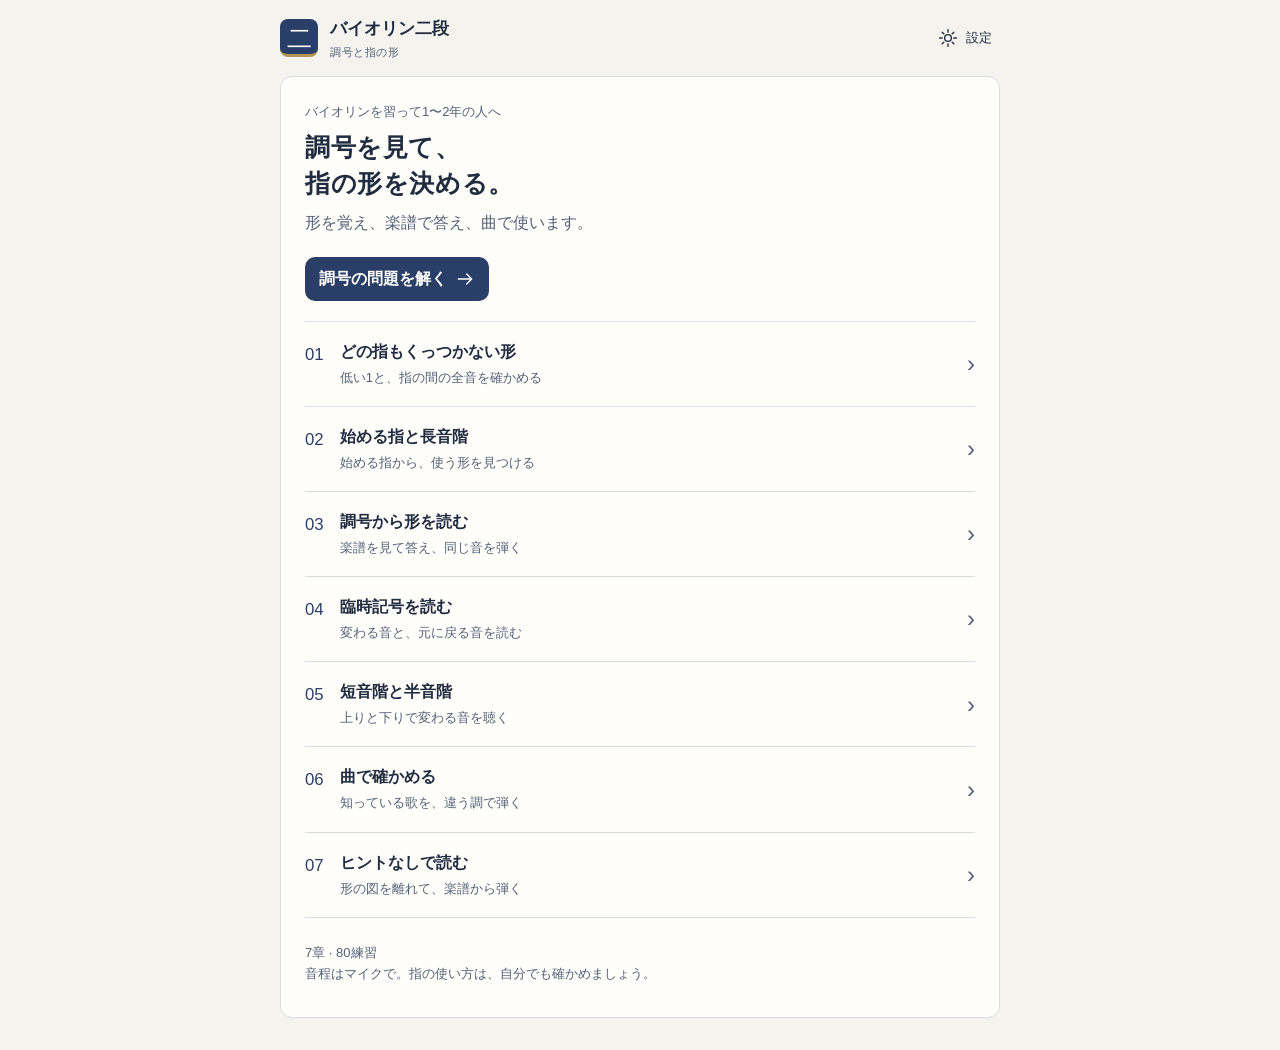
==== commit 2387de7a: "Deploy grouped chapter lists for Violin Nidan Co-Authored-By: Claude Opus 5.5 <noreply@anthropic.com" ====
--- a/portable.html
+++ b/portable.html
@@ -69,7 +69,7 @@
 
 // 原本から生成。編集は sources/ と validation/compile-materials.py で行う。
 const SONGS=[{"id":"song1","title":"きらきら星","variants":{"F":{"signature":-1,"tonic":5,"semitones":3,"notes":[{"beats":1.0,"sourceBar":1,"string":"D","finger":2,"spelling":"F4"},{"beats":1.0,"sourceBar":1,"string":"D","finger":2,"spelling":"F4"},{"beats":1.0,"sourceBar":1,"string":"A","finger":2,"spelling":"C5"},{"beats":1.0,"sourceBar":1,"string":"A","finger":2,"spelling":"C5"},{"beats":1.0,"sourceBar":2,"string":"A","finger":3,"spelling":"D5"},{"beats":1.0,"sourceBar":2,"string":"A","finger":3,"spelling":"D5"},{"beats":2.0,"sourceBar":2,"string":"A","finger":2,"spelling":"C5"},{"beats":1.0,"sourceBar":3,"string":"A","finger":1,"spelling":"Bb4"},{"beats":1.0,"sourceBar":3,"string":"A","finger":1,"spelling":"Bb4"},{"beats":1.0,"sourceBar":3,"string":"A","finger":0,"spelling":"A4"},{"beats":1.0,"sourceBar":3,"string":"A","finger":0,"spelling":"A4"},{"beats":1.0,"sourceBar":4,"string":"D","finger":3,"spelling":"G4"},{"beats":1.0,"sourceBar":4,"string":"D","finger":3,"spelling":"G4"},{"beats":2.0,"sourceBar":4,"string":"D","finger":2,"spelling":"F4"},{"beats":1.0,"sourceBar":5,"string":"A","finger":2,"spelling":"C5"},{"beats":1.0,"sourceBar":5,"string":"A","finger":2,"spelling":"C5"},{"beats":1.0,"sourceBar":5,"string":"A","finger":1,"spelling":"Bb4"},{"beats":1.0,"sourceBar":5,"string":"A","finger":1,"spelling":"Bb4"},{"beats":1.0,"sourceBar":6,"string":"A","finger":0,"spelling":"A4"},{"beats":1.0,"sourceBar":6,"string":"A","finger":0,"spelling":"A4"},{"beats":2.0,"sourceBar":6,"string":"D","finger":3,"spelling":"G4"},{"beats":1.0,"sourceBar":7,"string":"A","finger":2,"spelling":"C5"},{"beats":1.0,"sourceBar":7,"string":"A","finger":2,"spelling":"C5"},{"beats":1.0,"sourceBar":7,"string":"A","finger":1,"spelling":"Bb4"},{"beats":1.0,"sourceBar":7,"string":"A","finger":1,"spelling":"Bb4"},{"beats":1.0,"sourceBar":8,"string":"A","finger":0,"spelling":"A4"},{"beats":1.0,"sourceBar":8,"string":"A","finger":0,"spelling":"A4"},{"beats":2.0,"sourceBar":8,"string":"D","finger":3,"spelling":"G4"},{"beats":1.0,"sourceBar":9,"string":"D","finger":2,"spelling":"F4"},{"beats":1.0,"sourceBar":9,"string":"D","finger":2,"spelling":"F4"},{"beats":1.0,"sourceBar":9,"string":"A","finger":2,"spelling":"C5"},{"beats":1.0,"sourceBar":9,"string":"A","finger":2,"spelling":"C5"},{"beats":1.0,"sourceBar":10,"string":"A","finger":3,"spelling":"D5"},{"beats":1.0,"sourceBar":10,"string":"A","finger":3,"spelling":"D5"},{"beats":2.0,"sourceBar":10,"string":"A","finger":2,"spelling":"C5"},{"beats":1.0,"sourceBar":11,"string":"A","finger":1,"spelling":"Bb4"},{"beats":1.0,"sourceBar":11,"string":"A","finger":1,"spelling":"Bb4"},{"beats":1.0,"sourceBar":11,"string":"A","finger":0,"spelling":"A4"},{"beats":1.0,"sourceBar":11,"string":"A","finger":0,"spelling":"A4"},{"beats":1.0,"sourceBar":12,"string":"D","finger":3,"spelling":"G4"},{"beats":1.0,"sourceBar":12,"string":"D","finger":3,"spelling":"G4"},{"beats":2.0,"sourceBar":12,"string":"D","finger":2,"spelling":"F4"}]},"Bb":{"signature":-2,"tonic":10,"semitones":-4,"notes":[{"beats":1.0,"sourceBar":1,"string":"G","finger":2,"spelling":"Bb3"},{"beats":1.0,"sourceBar":1,"string":"G","finger":2,"spelling":"Bb3"},{"beats":1.0,"sourceBar":1,"string":"D","finger":2,"spelling":"F4"},{"beats":1.0,"sourceBar":1,"string":"D","finger":2,"spelling":"F4"},{"beats":1.0,"sourceBar":2,"string":"D","finger":3,"spelling":"G4"},{"beats":1.0,"sourceBar":2,"string":"D","finger":3,"spelling":"G4"},{"beats":2.0,"sourceBar":2,"string":"D","finger":2,"spelling":"F4"},{"beats":1.0,"sourceBar":3,"string":"D","finger":1,"spelling":"Eb4"},{"beats":1.0,"sourceBar":3,"string":"D","finger":1,"spelling":"Eb4"},{"beats":1.0,"sourceBar":3,"string":"D","finger":0,"spelling":"D4"},{"beats":1.0,"sourceBar":3,"string":"D","finger":0,"spelling":"D4"},{"beats":1.0,"sourceBar":4,"string":"G","finger":3,"spelling":"C4"},{"beats":1.0,"sourceBar":4,"string":"G","finger":3,"spelling":"C4"},{"beats":2.0,"sourceBar":4,"string":"G","finger":2,"spelling":"Bb3"},{"beats":1.0,"sourceBar":5,"string":"D","finger":2,"spelling":"F4"},{"beats":1.0,"sourceBar":5,"string":"D","finger":2,"spelling":"F4"},{"beats":1.0,"sourceBar":5,"string":"D","finger":1,"spelling":"Eb4"},{"beats":1.0,"sourceBar":5,"string":"D","finger":1,"spelling":"Eb4"},{"beats":1.0,"sourceBar":6,"string":"D","finger":0,"spelling":"D4"},{"beats":1.0,"sourceBar":6,"string":"D","finger":0,"spelling":"D4"},{"beats":2.0,"sourceBar":6,"string":"G","finger":3,"spelling":"C4"},{"beats":1.0,"sourceBar":7,"string":"D","finger":2,"spelling":"F4"},{"beats":1.0,"sourceBar":7,"string":"D","finger":2,"spelling":"F4"},{"beats":1.0,"sourceBar":7,"string":"D","finger":1,"spelling":"Eb4"},{"beats":1.0,"sourceBar":7,"string":"D","finger":1,"spelling":"Eb4"},{"beats":1.0,"sourceBar":8,"string":"D","finger":0,"spelling":"D4"},{"beats":1.0,"sourceBar":8,"string":"D","finger":0,"spelling":"D4"},{"beats":2.0,"sourceBar":8,"string":"G","finger":3,"spelling":"C4"},{"beats":1.0,"sourceBar":9,"string":"G","finger":2,"spelling":"Bb3"},{"beats":1.0,"sourceBar":9,"string":"G","finger":2,"spelling":"Bb3"},{"beats":1.0,"sourceBar":9,"string":"D","finger":2,"spelling":"F4"},{"beats":1.0,"sourceBar":9,"string":"D","finger":2,"spelling":"F4"},{"beats":1.0,"sourceBar":10,"string":"D","finger":3,"spelling":"G4"},{"beats":1.0,"sourceBar":10,"string":"D","finger":3,"spelling":"G4"},{"beats":2.0,"sourceBar":10,"string":"D","finger":2,"spelling":"F4"},{"beats":1.0,"sourceBar":11,"string":"D","finger":1,"spelling":"Eb4"},{"beats":1.0,"sourceBar":11,"string":"D","finger":1,"spelling":"Eb4"},{"beats":1.0,"sourceBar":11,"string":"D","finger":0,"spelling":"D4"},{"beats":1.0,"sourceBar":11,"string":"D","finger":0,"spelling":"D4"},{"beats":1.0,"sourceBar":12,"string":"G","finger":3,"spelling":"C4"},{"beats":1.0,"sourceBar":12,"string":"G","finger":3,"spelling":"C4"},{"beats":2.0,"sourceBar":12,"string":"G","finger":2,"spelling":"Bb3"}]},"C":{"signature":0,"tonic":0,"semitones":-2,"notes":[{"beats":1.0,"sourceBar":1,"string":"G","finger":3,"spelling":"C4"},{"beats":1.0,"sourceBar":1,"string":"G","finger":3,"spelling":"C4"},{"beats":1.0,"sourceBar":1,"string":"D","finger":3,"spelling":"G4"},{"beats":1.0,"sourceBar":1,"string":"D","finger":3,"spelling":"G4"},{"beats":1.0,"sourceBar":2,"string":"A","finger":0,"spelling":"A4"},{"beats":1.0,"sourceBar":2,"string":"A","finger":0,"spelling":"A4"},{"beats":2.0,"sourceBar":2,"string":"D","finger":3,"spelling":"G4"},{"beats":1.0,"sourceBar":3,"string":"D","finger":2,"spelling":"F4"},{"beats":1.0,"sourceBar":3,"string":"D","finger":2,"spelling":"F4"},{"beats":1.0,"sourceBar":3,"string":"D","finger":1,"spelling":"E4"},{"beats":1.0,"sourceBar":3,"string":"D","finger":1,"spelling":"E4"},{"beats":1.0,"sourceBar":4,"string":"D","finger":0,"spelling":"D4"},{"beats":1.0,"sourceBar":4,"string":"D","finger":0,"spelling":"D4"},{"beats":2.0,"sourceBar":4,"string":"G","finger":3,"spelling":"C4"},{"beats":1.0,"sourceBar":5,"string":"D","finger":3,"spelling":"G4"},{"beats":1.0,"sourceBar":5,"string":"D","finger":3,"spelling":"G4"},{"beats":1.0,"sourceBar":5,"string":"D","finger":2,"spelling":"F4"},{"beats":1.0,"sourceBar":5,"string":"D","finger":2,"spelling":"F4"},{"beats":1.0,"sourceBar":6,"string":"D","finger":1,"spelling":"E4"},{"beats":1.0,"sourceBar":6,"string":"D","finger":1,"spelling":"E4"},{"beats":2.0,"sourceBar":6,"string":"D","finger":0,"spelling":"D4"},{"beats":1.0,"sourceBar":7,"string":"D","finger":3,"spelling":"G4"},{"beats":1.0,"sourceBar":7,"string":"D","finger":3,"spelling":"G4"},{"beats":1.0,"sourceBar":7,"string":"D","finger":2,"spelling":"F4"},{"beats":1.0,"sourceBar":7,"string":"D","finger":2,"spelling":"F4"},{"beats":1.0,"sourceBar":8,"string":"D","finger":1,"spelling":"E4"},{"beats":1.0,"sourceBar":8,"string":"D","finger":1,"spelling":"E4"},{"beats":2.0,"sourceBar":8,"string":"D","finger":0,"spelling":"D4"},{"beats":1.0,"sourceBar":9,"string":"G","finger":3,"spelling":"C4"},{"beats":1.0,"sourceBar":9,"string":"G","finger":3,"spelling":"C4"},{"beats":1.0,"sourceBar":9,"string":"D","finger":3,"spelling":"G4"},{"beats":1.0,"sourceBar":9,"string":"D","finger":3,"spelling":"G4"},{"beats":1.0,"sourceBar":10,"string":"A","finger":0,"spelling":"A4"},{"beats":1.0,"sourceBar":10,"string":"A","finger":0,"spelling":"A4"},{"beats":2.0,"sourceBar":10,"string":"D","finger":3,"spelling":"G4"},{"beats":1.0,"sourceBar":11,"string":"D","finger":2,"spelling":"F4"},{"beats":1.0,"sourceBar":11,"string":"D","finger":2,"spelling":"F4"},{"beats":1.0,"sourceBar":11,"string":"D","finger":1,"spelling":"E4"},{"beats":1.0,"sourceBar":11,"string":"D","finger":1,"spelling":"E4"},{"beats":1.0,"sourceBar":12,"string":"D","finger":0,"spelling":"D4"},{"beats":1.0,"sourceBar":12,"string":"D","finger":0,"spelling":"D4"},{"beats":2.0,"sourceBar":12,"string":"G","finger":3,"spelling":"C4"}]}}},{"id":"song2","title":"ちょうちょう","variants":{"F":{"signature":-1,"tonic":5,"semitones":3,"notes":[{"beats":1.0,"sourceBar":1,"string":"A","finger":2,"spelling":"C5"},{"beats":1.0,"sourceBar":1,"string":"A","finger":0,"spelling":"A4"},{"beats":2.0,"sourceBar":1,"string":"A","finger":0,"spelling":"A4"},{"beats":1.0,"sourceBar":2,"string":"A","finger":1,"spelling":"Bb4"},{"beats":1.0,"sourceBar":2,"string":"D","finger":3,"spelling":"G4"},{"beats":2.0,"sourceBar":2,"string":"D","finger":3,"spelling":"G4"},{"beats":1.0,"sourceBar":3,"string":"D","finger":2,"spelling":"F4"},{"beats":1.0,"sourceBar":3,"string":"D","finger":3,"spelling":"G4"},{"beats":1.0,"sourceBar":3,"string":"A","finger":0,"spelling":"A4"},{"beats":1.0,"sourceBar":3,"string":"A","finger":1,"spelling":"Bb4"},{"beats":1.0,"sourceBar":4,"string":"A","finger":2,"spelling":"C5"},{"beats":1.0,"sourceBar":4,"string":"A","finger":2,"spelling":"C5"},{"beats":2.0,"sourceBar":4,"string":"A","finger":2,"spelling":"C5"},{"beats":1.0,"sourceBar":5,"string":"A","finger":2,"spelling":"C5"},{"beats":1.0,"sourceBar":5,"string":"A","finger":0,"spelling":"A4"},{"beats":1.0,"sourceBar":5,"string":"A","finger":0,"spelling":"A4"},{"beats":1.0,"sourceBar":5,"string":"A","finger":0,"spelling":"A4"},{"beats":1.0,"sourceBar":6,"string":"A","finger":1,"spelling":"Bb4"},{"beats":1.0,"sourceBar":6,"string":"D","finger":3,"spelling":"G4"},{"beats":1.0,"sourceBar":6,"string":"D","finger":3,"spelling":"G4"},{"beats":1.0,"sourceBar":6,"string":"D","finger":3,"spelling":"G4"},{"beats":1.0,"sourceBar":7,"string":"D","finger":2,"spelling":"F4"},{"beats":1.0,"sourceBar":7,"string":"A","finger":0,"spelling":"A4"},{"beats":1.0,"sourceBar":7,"string":"A","finger":2,"spelling":"C5"},{"beats":1.0,"sourceBar":7,"string":"A","finger":2,"spelling":"C5"},{"beats":1.0,"sourceBar":8,"string":"A","finger":0,"spelling":"A4"},{"beats":1.0,"sourceBar":8,"string":"A","finger":0,"spelling":"A4"},{"beats":2.0,"sourceBar":8,"string":"A","finger":0,"spelling":"A4"},{"beats":1.0,"sourceBar":9,"string":"D","finger":3,"spelling":"G4"},{"beats":1.0,"sourceBar":9,"string":"D","finger":3,"spelling":"G4"},{"beats":1.0,"sourceBar":9,"string":"D","finger":3,"spelling":"G4"},{"beats":1.0,"sourceBar":9,"string":"D","finger":3,"spelling":"G4"},{"beats":1.0,"sourceBar":10,"string":"D","finger":3,"spelling":"G4"},{"beats":1.0,"sourceBar":10,"string":"A","finger":0,"spelling":"A4"},{"beats":2.0,"sourceBar":10,"string":"A","finger":1,"spelling":"Bb4"},{"beats":1.0,"sourceBar":11,"string":"A","finger":0,"spelling":"A4"},{"beats":1.0,"sourceBar":11,"string":"A","finger":0,"spelling":"A4"},{"beats":1.0,"sourceBar":11,"string":"A","finger":0,"spelling":"A4"},{"beats":1.0,"sourceBar":11,"string":"A","finger":0,"spelling":"A4"},{"beats":1.0,"sourceBar":12,"string":"A","finger":0,"spelling":"A4"},{"beats":1.0,"sourceBar":12,"string":"A","finger":1,"spelling":"Bb4"},{"beats":2.0,"sourceBar":12,"string":"A","finger":2,"spelling":"C5"},{"beats":1.0,"sourceBar":13,"string":"A","finger":2,"spelling":"C5"},{"beats":1.0,"sourceBar":13,"string":"A","finger":0,"spelling":"A4"},{"beats":1.0,"sourceBar":13,"string":"A","finger":0,"spelling":"A4"},{"beats":1.0,"sourceBar":13,"string":"A","finger":0,"spelling":"A4"},{"beats":1.0,"sourceBar":14,"string":"A","finger":1,"spelling":"Bb4"},{"beats":1.0,"sourceBar":14,"string":"D","finger":3,"spelling":"G4"},{"beats":2.0,"sourceBar":14,"string":"D","finger":3,"spelling":"G4"},{"beats":1.0,"sourceBar":15,"string":"D","finger":2,"spelling":"F4"},{"beats":1.0,"sourceBar":15,"string":"A","finger":0,"spelling":"A4"},{"beats":1.0,"sourceBar":15,"string":"A","finger":2,"spelling":"C5"},{"beats":1.0,"sourceBar":15,"string":"A","finger":2,"spelling":"C5"},{"beats":1.0,"sourceBar":16,"string":"A","finger":0,"spelling":"A4"},{"beats":1.0,"sourceBar":16,"string":"A","finger":0,"spelling":"A4"},{"beats":2.0,"sourceBar":16,"string":"A","finger":0,"spelling":"A4"}]},"Bb":{"signature":-2,"tonic":10,"semitones":-4,"notes":[{"beats":1.0,"sourceBar":1,"string":"D","finger":2,"spelling":"F4"},{"beats":1.0,"sourceBar":1,"string":"D","finger":0,"spelling":"D4"},{"beats":2.0,"sourceBar":1,"string":"D","finger":0,"spelling":"D4"},{"beats":1.0,"sourceBar":2,"string":"D","finger":1,"spelling":"Eb4"},{"beats":1.0,"sourceBar":2,"string":"G","finger":3,"spelling":"C4"},{"beats":2.0,"sourceBar":2,"string":"G","finger":3,"spelling":"C4"},{"beats":1.0,"sourceBar":3,"string":"G","finger":2,"spelling":"Bb3"},{"beats":1.0,"sourceBar":3,"string":"G","finger":3,"spelling":"C4"},{"beats":1.0,"sourceBar":3,"string":"D","finger":0,"spelling":"D4"},{"beats":1.0,"sourceBar":3,"string":"D","finger":1,"spelling":"Eb4"},{"beats":1.0,"sourceBar":4,"string":"D","finger":2,"spelling":"F4"},{"beats":1.0,"sourceBar":4,"string":"D","finger":2,"spelling":"F4"},{"beats":2.0,"sourceBar":4,"string":"D","finger":2,"spelling":"F4"},{"beats":1.0,"sourceBar":5,"string":"D","finger":2,"spelling":"F4"},{"beats":1.0,"sourceBar":5,"string":"D","finger":0,"spelling":"D4"},{"beats":1.0,"sourceBar":5,"string":"D","finger":0,"spelling":"D4"},{"beats":1.0,"sourceBar":5,"string":"D","finger":0,"spelling":"D4"},{"beats":1.0,"sourceBar":6,"string":"D","finger":1,"spelling":"Eb4"},{"beats":1.0,"sourceBar":6,"string":"G","finger":3,"spelling":"C4"},{"beats":1.0,"sourceBar":6,"string":"G","finger":3,"spelling":"C4"},{"beats":1.0,"sourceBar":6,"string":"G","finger":3,"spelling":"C4"},{"beats":1.0,"sourceBar":7,"string":"G","finger":2,"spelling":"Bb3"},{"beats":1.0,"sourceBar":7,"string":"D","finger":0,"spelling":"D4"},{"beats":1.0,"sourceBar":7,"string":"D","finger":2,"spelling":"F4"},{"beats":1.0,"sourceBar":7,"string":"D","finger":2,"spelling":"F4"},{"beats":1.0,"sourceBar":8,"string":"D","finger":0,"spelling":"D4"},{"beats":1.0,"sourceBar":8,"string":"D","finger":0,"spelling":"D4"},{"beats":2.0,"sourceBar":8,"string":"D","finger":0,"spelling":"D4"},{"beats":1.0,"sourceBar":9,"string":"G","finger":3,"spelling":"C4"},{"beats":1.0,"sourceBar":9,"string":"G","finger":3,"spelling":"C4"},{"beats":1.0,"sourceBar":9,"string":"G","finger":3,"spelling":"C4"},{"beats":1.0,"sourceBar":9,"string":"G","finger":3,"spelling":"C4"},{"beats":1.0,"sourceBar":10,"string":"G","finger":3,"spelling":"C4"},{"beats":1.0,"sourceBar":10,"string":"D","finger":0,"spelling":"D4"},{"beats":2.0,"sourceBar":10,"string":"D","finger":1,"spelling":"Eb4"},{"beats":1.0,"sourceBar":11,"string":"D","finger":0,"spelling":"D4"},{"beats":1.0,"sourceBar":11,"string":"D","finger":0,"spelling":"D4"},{"beats":1.0,"sourceBar":11,"string":"D","finger":0,"spelling":"D4"},{"beats":1.0,"sourceBar":11,"string":"D","finger":0,"spelling":"D4"},{"beats":1.0,"sourceBar":12,"string":"D","finger":0,"spelling":"D4"},{"beats":1.0,"sourceBar":12,"string":"D","finger":1,"spelling":"Eb4"},{"beats":2.0,"sourceBar":12,"string":"D","finger":2,"spelling":"F4"},{"beats":1.0,"sourceBar":13,"string":"D","finger":2,"spelling":"F4"},{"beats":1.0,"sourceBar":13,"string":"D","finger":0,"spelling":"D4"},{"beats":1.0,"sourceBar":13,"string":"D","finger":0,"spelling":"D4"},{"beats":1.0,"sourceBar":13,"string":"D","finger":0,"spelling":"D4"},{"beats":1.0,"sourceBar":14,"string":"D","finger":1,"spelling":"Eb4"},{"beats":1.0,"sourceBar":14,"string":"G","finger":3,"spelling":"C4"},{"beats":2.0,"sourceBar":14,"string":"G","finger":3,"spelling":"C4"},{"beats":1.0,"sourceBar":15,"string":"G","finger":2,"spelling":"Bb3"},{"beats":1.0,"sourceBar":15,"string":"D","finger":0,"spelling":"D4"},{"beats":1.0,"sourceBar":15,"string":"D","finger":2,"spelling":"F4"},{"beats":1.0,"sourceBar":15,"string":"D","finger":2,"spelling":"F4"},{"beats":1.0,"sourceBar":16,"string":"D","finger":0,"spelling":"D4"},{"beats":1.0,"sourceBar":16,"string":"D","finger":0,"spelling":"D4"},{"beats":2.0,"sourceBar":16,"string":"D","finger":0,"spelling":"D4"}]},"C":{"signature":0,"tonic":0,"semitones":-2,"notes":[{"beats":1.0,"sourceBar":1,"string":"D","finger":3,"spelling":"G4"},{"beats":1.0,"sourceBar":1,"string":"D","finger":1,"spelling":"E4"},{"beats":2.0,"sourceBar":1,"string":"D","finger":1,"spelling":"E4"},{"beats":1.0,"sourceBar":2,"string":"D","finger":2,"spelling":"F4"},{"beats":1.0,"sourceBar":2,"string":"D","finger":0,"spelling":"D4"},{"beats":2.0,"sourceBar":2,"string":"D","finger":0,"spelling":"D4"},{"beats":1.0,"sourceBar":3,"string":"G","finger":3,"spelling":"C4"},{"beats":1.0,"sourceBar":3,"string":"D","finger":0,"spelling":"D4"},{"beats":1.0,"sourceBar":3,"string":"D","finger":1,"spelling":"E4"},{"beats":1.0,"sourceBar":3,"string":"D","finger":2,"spelling":"F4"},{"beats":1.0,"sourceBar":4,"string":"D","finger":3,"spelling":"G4"},{"beats":1.0,"sourceBar":4,"string":"D","finger":3,"spelling":"G4"},{"beats":2.0,"sourceBar":4,"string":"D","finger":3,"spelling":"G4"},{"beats":1.0,"sourceBar":5,"string":"D","finger":3,"spelling":"G4"},{"beats":1.0,"sourceBar":5,"string":"D","finger":1,"spelling":"E4"},{"beats":1.0,"sourceBar":5,"string":"D","finger":1,"spelling":"E4"},{"beats":1.0,"sourceBar":5,"string":"D","finger":1,"spelling":"E4"},{"beats":1.0,"sourceBar":6,"string":"D","finger":2,"spelling":"F4"},{"beats":1.0,"sourceBar":6,"string":"D","finger":0,"spelling":"D4"},{"beats":1.0,"sourceBar":6,"string":"D","finger":0,"spelling":"D4"},{"beats":1.0,"sourceBar":6,"string":"D","finger":0,"spelling":"D4"},{"beats":1.0,"sourceBar":7,"string":"G","finger":3,"spelling":"C4"},{"beats":1.0,"sourceBar":7,"string":"D","finger":1,"spelling":"E4"},{"beats":1.0,"sourceBar":7,"string":"D","finger":3,"spelling":"G4"},{"beats":1.0,"sourceBar":7,"string":"D","finger":3,"spelling":"G4"},{"beats":1.0,"sourceBar":8,"string":"D","finger":1,"spelling":"E4"},{"beats":1.0,"sourceBar":8,"string":"D","finger":1,"spelling":"E4"},{"beats":2.0,"sourceBar":8,"string":"D","finger":1,"spelling":"E4"},{"beats":1.0,"sourceBar":9,"string":"D","finger":0,"spelling":"D4"},{"beats":1.0,"sourceBar":9,"string":"D","finger":0,"spelling":"D4"},{"beats":1.0,"sourceBar":9,"string":"D","finger":0,"spelling":"D4"},{"beats":1.0,"sourceBar":9,"string":"D","finger":0,"spelling":"D4"},{"beats":1.0,"sourceBar":10,"string":"D","finger":0,"spelling":"D4"},{"beats":1.0,"sourceBar":10,"string":"D","finger":1,"spelling":"E4"},{"beats":2.0,"sourceBar":10,"string":"D","finger":2,"spelling":"F4"},{"beats":1.0,"sourceBar":11,"string":"D","finger":1,"spelling":"E4"},{"beats":1.0,"sourceBar":11,"string":"D","finger":1,"spelling":"E4"},{"beats":1.0,"sourceBar":11,"string":"D","finger":1,"spelling":"E4"},{"beats":1.0,"sourceBar":11,"string":"D","finger":1,"spelling":"E4"},{"beats":1.0,"sourceBar":12,"string":"D","finger":1,"spelling":"E4"},{"beats":1.0,"sourceBar":12,"string":"D","finger":2,"spelling":"F4"},{"beats":2.0,"sourceBar":12,"string":"D","finger":3,"spelling":"G4"},{"beats":1.0,"sourceBar":13,"string":"D","finger":3,"spelling":"G4"},{"beats":1.0,"sourceBar":13,"string":"D","finger":1,"spelling":"E4"},{"beats":1.0,"sourceBar":13,"string":"D","finger":1,"spelling":"E4"},{"beats":1.0,"sourceBar":13,"string":"D","finger":1,"spelling":"E4"},{"beats":1.0,"sourceBar":14,"string":"D","finger":2,"spelling":"F4"},{"beats":1.0,"sourceBar":14,"string":"D","finger":0,"spelling":"D4"},{"beats":2.0,"sourceBar":14,"string":"D","finger":0,"spelling":"D4"},{"beats":1.0,"sourceBar":15,"string":"G","finger":3,"spelling":"C4"},{"beats":1.0,"sourceBar":15,"string":"D","finger":1,"spelling":"E4"},{"beats":1.0,"sourceBar":15,"string":"D","finger":3,"spelling":"G4"},{"beats":1.0,"sourceBar":15,"string":"D","finger":3,"spelling":"G4"},{"beats":1.0,"sourceBar":16,"string":"D","finger":1,"spelling":"E4"},{"beats":1.0,"sourceBar":16,"string":"D","finger":1,"spelling":"E4"},{"beats":2.0,"sourceBar":16,"string":"D","finger":1,"spelling":"E4"}]}}},{"id":"song3","title":"こぎつね","variants":{"F":{"signature":-1,"tonic":5,"semitones":3,"notes":[{"beats":1.0,"sourceBar":1,"string":"D","finger":2,"spelling":"F4"},{"beats":1.0,"sourceBar":1,"string":"D","finger":3,"spelling":"G4"},{"beats":1.0,"sourceBar":1,"string":"A","finger":0,"spelling":"A4"},{"beats":1.0,"sourceBar":1,"string":"A","finger":1,"spelling":"Bb4"},{"beats":1.0,"sourceBar":2,"string":"A","finger":2,"spelling":"C5"},{"beats":1.0,"sourceBar":2,"string":"A","finger":2,"spelling":"C5"},{"beats":1.0,"sourceBar":2,"string":"A","finger":2,"spelling":"C5"},{"beats":1.0,"sourceBar":2,"string":"A","finger":2,"spelling":"C5"},{"beats":1.0,"sourceBar":3,"string":"A","finger":3,"spelling":"D5"},{"beats":1.0,"sourceBar":3,"string":"A","finger":1,"spelling":"Bb4"},{"beats":1.0,"sourceBar":3,"string":"E","finger":1,"spelling":"F5"},{"beats":1.0,"sourceBar":3,"string":"A","finger":3,"spelling":"D5"},{"beats":4.0,"sourceBar":4,"string":"A","finger":2,"spelling":"C5"},{"beats":1.0,"sourceBar":5,"string":"A","finger":3,"spelling":"D5"},{"beats":1.0,"sourceBar":5,"string":"A","finger":1,"spelling":"Bb4"},{"beats":1.0,"sourceBar":5,"string":"E","finger":1,"spelling":"F5"},{"beats":1.0,"sourceBar":5,"string":"A","finger":3,"spelling":"D5"},{"beats":4.0,"sourceBar":6,"string":"A","finger":2,"spelling":"C5"},{"beats":1.0,"sourceBar":7,"string":"A","finger":2,"spelling":"C5"},{"beats":1.0,"sourceBar":7,"string":"A","finger":1,"spelling":"Bb4"},{"beats":1.0,"sourceBar":7,"string":"A","finger":1,"spelling":"Bb4"},{"beats":1.0,"sourceBar":7,"string":"A","finger":1,"spelling":"Bb4"},{"beats":1.0,"sourceBar":8,"string":"A","finger":1,"spelling":"Bb4"},{"beats":1.0,"sourceBar":8,"string":"A","finger":0,"spelling":"A4"},{"beats":1.0,"sourceBar":8,"string":"A","finger":0,"spelling":"A4"},{"beats":1.0,"sourceBar":8,"string":"A","finger":0,"spelling":"A4"},{"beats":1.0,"sourceBar":9,"string":"A","finger":0,"spelling":"A4"},{"beats":1.0,"sourceBar":9,"string":"D","finger":3,"spelling":"G4"},{"beats":1.0,"sourceBar":9,"string":"A","finger":0,"spelling":"A4"},{"beats":1.0,"sourceBar":9,"string":"D","finger":3,"spelling":"G4"},{"beats":1.0,"sourceBar":10,"string":"D","finger":2,"spelling":"F4"},{"beats":1.0,"sourceBar":10,"string":"A","finger":0,"spelling":"A4"},{"beats":2.0,"sourceBar":10,"string":"A","finger":2,"spelling":"C5"},{"beats":1.0,"sourceBar":11,"string":"A","finger":2,"spelling":"C5"},{"beats":1.0,"sourceBar":11,"string":"A","finger":1,"spelling":"Bb4"},{"beats":1.0,"sourceBar":11,"string":"A","finger":1,"spelling":"Bb4"},{"beats":1.0,"sourceBar":11,"string":"A","finger":1,"spelling":"Bb4"},{"beats":1.0,"sourceBar":12,"string":"A","finger":1,"spelling":"Bb4"},{"beats":1.0,"sourceBar":12,"string":"A","finger":0,"spelling":"A4"},{"beats":1.0,"sourceBar":12,"string":"A","finger":0,"spelling":"A4"},{"beats":1.0,"sourceBar":12,"string":"A","finger":0,"spelling":"A4"},{"beats":1.0,"sourceBar":13,"string":"A","finger":0,"spelling":"A4"},{"beats":1.0,"sourceBar":13,"string":"D","finger":3,"spelling":"G4"},{"beats":1.0,"sourceBar":13,"string":"A","finger":0,"spelling":"A4"},{"beats":1.0,"sourceBar":13,"string":"D","finger":3,"spelling":"G4"},{"beats":4.0,"sourceBar":14,"string":"D","finger":2,"spelling":"F4"}]},"Bb":{"signature":-2,"tonic":10,"semitones":-4,"notes":[{"beats":1.0,"sourceBar":1,"string":"G","finger":2,"spelling":"Bb3"},{"beats":1.0,"sourceBar":1,"string":"G","finger":3,"spelling":"C4"},{"beats":1.0,"sourceBar":1,"string":"D","finger":0,"spelling":"D4"},{"beats":1.0,"sourceBar":1,"string":"D","finger":1,"spelling":"Eb4"},{"beats":1.0,"sourceBar":2,"string":"D","finger":2,"spelling":"F4"},{"beats":1.0,"sourceBar":2,"string":"D","finger":2,"spelling":"F4"},{"beats":1.0,"sourceBar":2,"string":"D","finger":2,"spelling":"F4"},{"beats":1.0,"sourceBar":2,"string":"D","finger":2,"spelling":"F4"},{"beats":1.0,"sourceBar":3,"string":"D","finger":3,"spelling":"G4"},{"beats":1.0,"sourceBar":3,"string":"D","finger":1,"spelling":"Eb4"},{"beats":1.0,"sourceBar":3,"string":"A","finger":1,"spelling":"Bb4"},{"beats":1.0,"sourceBar":3,"string":"D","finger":3,"spelling":"G4"},{"beats":4.0,"sourceBar":4,"string":"D","finger":2,"spelling":"F4"},{"beats":1.0,"sourceBar":5,"string":"D","finger":3,"spelling":"G4"},{"beats":1.0,"sourceBar":5,"string":"D","finger":1,"spelling":"Eb4"},{"beats":1.0,"sourceBar":5,"string":"A","finger":1,"spelling":"Bb4"},{"beats":1.0,"sourceBar":5,"string":"D","finger":3,"spelling":"G4"},{"beats":4.0,"sourceBar":6,"string":"D","finger":2,"spelling":"F4"},{"beats":1.0,"sourceBar":7,"string":"D","finger":2,"spelling":"F4"},{"beats":1.0,"sourceBar":7,"string":"D","finger":1,"spelling":"Eb4"},{"beats":1.0,"sourceBar":7,"string":"D","finger":1,"spelling":"Eb4"},{"beats":1.0,"sourceBar":7,"string":"D","finger":1,"spelling":"Eb4"},{"beats":1.0,"sourceBar":8,"string":"D","finger":1,"spelling":"Eb4"},{"beats":1.0,"sourceBar":8,"string":"D","finger":0,"spelling":"D4"},{"beats":1.0,"sourceBar":8,"string":"D","finger":0,"spelling":"D4"},{"beats":1.0,"sourceBar":8,"string":"D","finger":0,"spelling":"D4"},{"beats":1.0,"sourceBar":9,"string":"D","finger":0,"spelling":"D4"},{"beats":1.0,"sourceBar":9,"string":"G","finger":3,"spelling":"C4"},{"beats":1.0,"sourceBar":9,"string":"D","finger":0,"spelling":"D4"},{"beats":1.0,"sourceBar":9,"string":"G","finger":3,"spelling":"C4"},{"beats":1.0,"sourceBar":10,"string":"G","finger":2,"spelling":"Bb3"},{"beats":1.0,"sourceBar":10,"string":"D","finger":0,"spelling":"D4"},{"beats":2.0,"sourceBar":10,"string":"D","finger":2,"spelling":"F4"},{"beats":1.0,"sourceBar":11,"string":"D","finger":2,"spelling":"F4"},{"beats":1.0,"sourceBar":11,"string":"D","finger":1,"spelling":"Eb4"},{"beats":1.0,"sourceBar":11,"string":"D","finger":1,"spelling":"Eb4"},{"beats":1.0,"sourceBar":11,"string":"D","finger":1,"spelling":"Eb4"},{"beats":1.0,"sourceBar":12,"string":"D","finger":1,"spelling":"Eb4"},{"beats":1.0,"sourceBar":12,"string":"D","finger":0,"spelling":"D4"},{"beats":1.0,"sourceBar":12,"string":"D","finger":0,"spelling":"D4"},{"beats":1.0,"sourceBar":12,"string":"D","finger":0,"spelling":"D4"},{"beats":1.0,"sourceBar":13,"string":"D","finger":0,"spelling":"D4"},{"beats":1.0,"sourceBar":13,"string":"G","finger":3,"spelling":"C4"},{"beats":1.0,"sourceBar":13,"string":"D","finger":0,"spelling":"D4"},{"beats":1.0,"sourceBar":13,"string":"G","finger":3,"spelling":"C4"},{"beats":4.0,"sourceBar":14,"string":"G","finger":2,"spelling":"Bb3"}]},"C":{"signature":0,"tonic":0,"semitones":-2,"notes":[{"beats":1.0,"sourceBar":1,"string":"G","finger":3,"spelling":"C4"},{"beats":1.0,"sourceBar":1,"string":"D","finger":0,"spelling":"D4"},{"beats":1.0,"sourceBar":1,"string":"D","finger":1,"spelling":"E4"},{"beats":1.0,"sourceBar":1,"string":"D","finger":2,"spelling":"F4"},{"beats":1.0,"sourceBar":2,"string":"D","finger":3,"spelling":"G4"},{"beats":1.0,"sourceBar":2,"string":"D","finger":3,"spelling":"G4"},{"beats":1.0,"sourceBar":2,"string":"D","finger":3,"spelling":"G4"},{"beats":1.0,"sourceBar":2,"string":"D","finger":3,"spelling":"G4"},{"beats":1.0,"sourceBar":3,"string":"A","finger":0,"spelling":"A4"},{"beats":1.0,"sourceBar":3,"string":"D","finger":2,"spelling":"F4"},{"beats":1.0,"sourceBar":3,"string":"A","finger":2,"spelling":"C5"},{"beats":1.0,"sourceBar":3,"string":"A","finger":0,"spelling":"A4"},{"beats":4.0,"sourceBar":4,"string":"D","finger":3,"spelling":"G4"},{"beats":1.0,"sourceBar":5,"string":"A","finger":0,"spelling":"A4"},{"beats":1.0,"sourceBar":5,"string":"D","finger":2,"spelling":"F4"},{"beats":1.0,"sourceBar":5,"string":"A","finger":2,"spelling":"C5"},{"beats":1.0,"sourceBar":5,"string":"A","finger":0,"spelling":"A4"},{"beats":4.0,"sourceBar":6,"string":"D","finger":3,"spelling":"G4"},{"beats":1.0,"sourceBar":7,"string":"D","finger":3,"spelling":"G4"},{"beats":1.0,"sourceBar":7,"string":"D","finger":2,"spelling":"F4"},{"beats":1.0,"sourceBar":7,"string":"D","finger":2,"spelling":"F4"},{"beats":1.0,"sourceBar":7,"string":"D","finger":2,"spelling":"F4"},{"beats":1.0,"sourceBar":8,"string":"D","finger":2,"spelling":"F4"},{"beats":1.0,"sourceBar":8,"string":"D","finger":1,"spelling":"E4"},{"beats":1.0,"sourceBar":8,"string":"D","finger":1,"spelling":"E4"},{"beats":1.0,"sourceBar":8,"string":"D","finger":1,"spelling":"E4"},{"beats":1.0,"sourceBar":9,"string":"D","finger":1,"spelling":"E4"},{"beats":1.0,"sourceBar":9,"string":"D","finger":0,"spelling":"D4"},{"beats":1.0,"sourceBar":9,"string":"D","finger":1,"spelling":"E4"},{"beats":1.0,"sourceBar":9,"string":"D","finger":0,"spelling":"D4"},{"beats":1.0,"sourceBar":10,"string":"G","finger":3,"spelling":"C4"},{"beats":1.0,"sourceBar":10,"string":"D","finger":1,"spelling":"E4"},{"beats":2.0,"sourceBar":10,"string":"D","finger":3,"spelling":"G4"},{"beats":1.0,"sourceBar":11,"string":"D","finger":3,"spelling":"G4"},{"beats":1.0,"sourceBar":11,"string":"D","finger":2,"spelling":"F4"},{"beats":1.0,"sourceBar":11,"string":"D","finger":2,"spelling":"F4"},{"beats":1.0,"sourceBar":11,"string":"D","finger":2,"spelling":"F4"},{"beats":1.0,"sourceBar":12,"string":"D","finger":2,"spelling":"F4"},{"beats":1.0,"sourceBar":12,"string":"D","finger":1,"spelling":"E4"},{"beats":1.0,"sourceBar":12,"string":"D","finger":1,"spelling":"E4"},{"beats":1.0,"sourceBar":12,"string":"D","finger":1,"spelling":"E4"},{"beats":1.0,"sourceBar":13,"string":"D","finger":1,"spelling":"E4"},{"beats":1.0,"sourceBar":13,"string":"D","finger":0,"spelling":"D4"},{"beats":1.0,"sourceBar":13,"string":"D","finger":1,"spelling":"E4"},{"beats":1.0,"sourceBar":13,"string":"D","finger":0,"spelling":"D4"},{"beats":4.0,"sourceBar":14,"string":"G","finger":3,"spelling":"C4"}]}}},{"id":"song4","title":"むすんでひらいて","variants":{"F":{"signature":-1,"tonic":5,"semitones":3,"notes":[{"beats":1.0,"sourceBar":1,"string":"A","finger":0,"spelling":"A4"},{"beats":0.5,"sourceBar":1,"string":"A","finger":0,"spelling":"A4","slurs":[{"type":"start","number":"1"}]},{"beats":0.5,"sourceBar":1,"string":"D","finger":3,"spelling":"G4","slurs":[{"type":"stop","number":"1"}]},{"beats":1.0,"sourceBar":1,"string":"D","finger":2,"spelling":"F4"},{"beats":1.0,"sourceBar":1,"string":"D","finger":2,"spelling":"F4"},{"beats":1.0,"sourceBar":2,"string":"D","finger":3,"spelling":"G4"},{"beats":1.0,"sourceBar":2,"string":"D","finger":3,"spelling":"G4"},{"beats":0.5,"sourceBar":2,"string":"A","finger":0,"spelling":"A4","slurs":[{"type":"start","number":"2"}]},{"beats":0.5,"sourceBar":2,"string":"D","finger":3,"spelling":"G4","slurs":[{"type":"stop","number":"2"}]},{"beats":1.0,"sourceBar":2,"string":"D","finger":2,"spelling":"F4"},{"beats":1.0,"sourceBar":3,"string":"A","finger":2,"spelling":"C5"},{"beats":0.5,"sourceBar":3,"string":"A","finger":2,"spelling":"C5","slurs":[{"type":"start","number":"3"}]},{"beats":0.5,"sourceBar":3,"string":"A","finger":1,"spelling":"Bb4","slurs":[{"type":"stop","number":"3"}]},{"beats":1.0,"sourceBar":3,"string":"A","finger":0,"spelling":"A4"},{"beats":1.0,"sourceBar":3,"string":"A","finger":0,"spelling":"A4"},{"beats":0.5,"sourceBar":4,"string":"D","finger":3,"spelling":"G4","slurs":[{"type":"start","number":"4"}]},{"beats":0.5,"sourceBar":4,"string":"D","finger":2,"spelling":"F4","slurs":[{"type":"stop","number":"4"}]},{"beats":0.5,"sourceBar":4,"string":"D","finger":3,"spelling":"G4","slurs":[{"type":"start","number":"5"}]},{"beats":0.5,"sourceBar":4,"string":"A","finger":0,"spelling":"A4","slurs":[{"type":"stop","number":"5"}]},{"beats":1.0,"sourceBar":4,"string":"D","finger":2,"spelling":"F4"},{"beats":1.0,"sourceBar":4,"rest":true},{"beats":1.0,"sourceBar":5,"string":"A","finger":0,"spelling":"A4"},{"beats":0.5,"sourceBar":5,"string":"A","finger":0,"spelling":"A4","slurs":[{"type":"start","number":"6"}]},{"beats":0.5,"sourceBar":5,"string":"A","finger":1,"spelling":"Bb4","slurs":[{"type":"stop","number":"6"}]},{"beats":1.0,"sourceBar":5,"string":"A","finger":2,"spelling":"C5"},{"beats":1.0,"sourceBar":5,"string":"A","finger":2,"spelling":"C5"},{"beats":1.0,"sourceBar":6,"string":"A","finger":3,"spelling":"D5"},{"beats":1.0,"sourceBar":6,"string":"A","finger":3,"spelling":"D5"},{"beats":0.5,"sourceBar":6,"string":"A","finger":2,"spelling":"C5","slurs":[{"type":"start","number":"1"}]},{"beats":0.5,"sourceBar":6,"string":"A","finger":1,"spelling":"Bb4","slurs":[{"type":"stop","number":"1"}]},{"beats":1.0,"sourceBar":6,"string":"A","finger":0,"spelling":"A4"},{"beats":1.0,"sourceBar":7,"string":"A","finger":0,"spelling":"A4"},{"beats":0.5,"sourceBar":7,"string":"A","finger":0,"spelling":"A4","slurs":[{"type":"start","number":"2"}]},{"beats":0.5,"sourceBar":7,"string":"A","finger":1,"spelling":"Bb4","slurs":[{"type":"stop","number":"2"}]},{"beats":1.0,"sourceBar":7,"string":"A","finger":2,"spelling":"C5"},{"beats":1.0,"sourceBar":7,"string":"A","finger":2,"spelling":"C5"},{"beats":1.0,"sourceBar":8,"string":"A","finger":3,"spelling":"D5"},{"beats":1.0,"sourceBar":8,"string":"A","finger":3,"spelling":"D5"},{"beats":1.0,"sourceBar":8,"string":"A","finger":2,"spelling":"C5"},{"beats":1.0,"sourceBar":8,"rest":true},{"beats":1.0,"sourceBar":9,"string":"A","finger":0,"spelling":"A4"},{"beats":0.5,"sourceBar":9,"string":"A","finger":0,"spelling":"A4","slurs":[{"type":"start","number":"3"}]},{"beats":0.5,"sourceBar":9,"string":"D","finger":3,"spelling":"G4","slurs":[{"type":"stop","number":"3"}]},{"beats":1.0,"sourceBar":9,"string":"D","finger":2,"spelling":"F4"},{"beats":1.0,"sourceBar":9,"string":"D","finger":2,"spelling":"F4"},{"beats":1.0,"sourceBar":10,"string":"D","finger":3,"spelling":"G4"},{"beats":1.0,"sourceBar":10,"string":"D","finger":3,"spelling":"G4"},{"beats":0.5,"sourceBar":10,"string":"A","finger":0,"spelling":"A4","slurs":[{"type":"start","number":"4"}]},{"beats":0.5,"sourceBar":10,"string":"D","finger":3,"spelling":"G4","slurs":[{"type":"stop","number":"4"}]},{"beats":1.0,"sourceBar":10,"string":"D","finger":2,"spelling":"F4"},{"beats":1.0,"sourceBar":11,"string":"A","finger":2,"spelling":"C5"},{"beats":0.5,"sourceBar":11,"string":"A","finger":2,"spelling":"C5","slurs":[{"type":"start","number":"5"}]},{"beats":0.5,"sourceBar":11,"string":"A","finger":1,"spelling":"Bb4","slurs":[{"type":"stop","number":"5"}]},{"beats":1.0,"sourceBar":11,"string":"A","finger":0,"spelling":"A4"},{"beats":1.0,"sourceBar":11,"string":"A","finger":0,"spelling":"A4"},{"beats":0.5,"sourceBar":12,"string":"D","finger":3,"spelling":"G4","slurs":[{"type":"start","number":"6"}]},{"beats":0.5,"sourceBar":12,"string":"D","finger":2,"spelling":"F4","slurs":[{"type":"stop","number":"6"}]},{"beats":0.5,"sourceBar":12,"string":"D","finger":3,"spelling":"G4","slurs":[{"type":"start","number":"1"}]},{"beats":0.5,"sourceBar":12,"string":"A","finger":0,"spelling":"A4","slurs":[{"type":"stop","number":"1"}]},{"beats":1.0,"sourceBar":12,"string":"D","finger":2,"spelling":"F4"},{"beats":1.0,"sourceBar":12,"rest":true}]},"Bb":{"signature":-2,"tonic":10,"semitones":-4,"notes":[{"beats":1.0,"sourceBar":1,"string":"D","finger":0,"spelling":"D4"},{"beats":0.5,"sourceBar":1,"string":"D","finger":0,"spelling":"D4","slurs":[{"type":"start","number":"1"}]},{"beats":0.5,"sourceBar":1,"string":"G","finger":3,"spelling":"C4","slurs":[{"type":"stop","number":"1"}]},{"beats":1.0,"sourceBar":1,"string":"G","finger":2,"spelling":"Bb3"},{"beats":1.0,"sourceBar":1,"string":"G","finger":2,"spelling":"Bb3"},{"beats":1.0,"sourceBar":2,"string":"G","finger":3,"spelling":"C4"},{"beats":1.0,"sourceBar":2,"string":"G","finger":3,"spelling":"C4"},{"beats":0.5,"sourceBar":2,"string":"D","finger":0,"spelling":"D4","slurs":[{"type":"start","number":"2"}]},{"beats":0.5,"sourceBar":2,"string":"G","finger":3,"spelling":"C4","slurs":[{"type":"stop","number":"2"}]},{"beats":1.0,"sourceBar":2,"string":"G","finger":2,"spelling":"Bb3"},{"beats":1.0,"sourceBar":3,"string":"D","finger":2,"spelling":"F4"},{"beats":0.5,"sourceBar":3,"string":"D","finger":2,"spelling":"F4","slurs":[{"type":"start","number":"3"}]},{"beats":0.5,"sourceBar":3,"string":"D","finger":1,"spelling":"Eb4","slurs":[{"type":"stop","number":"3"}]},{"beats":1.0,"sourceBar":3,"string":"D","finger":0,"spelling":"D4"},{"beats":1.0,"sourceBar":3,"string":"D","finger":0,"spelling":"D4"},{"beats":0.5,"sourceBar":4,"string":"G","finger":3,"spelling":"C4","slurs":[{"type":"start","number":"4"}]},{"beats":0.5,"sourceBar":4,"string":"G","finger":2,"spelling":"Bb3","slurs":[{"type":"stop","number":"4"}]},{"beats":0.5,"sourceBar":4,"string":"G","finger":3,"spelling":"C4","slurs":[{"type":"start","number":"5"}]},{"beats":0.5,"sourceBar":4,"string":"D","finger":0,"spelling":"D4","slurs":[{"type":"stop","number":"5"}]},{"beats":1.0,"sourceBar":4,"string":"G","finger":2,"spelling":"Bb3"},{"beats":1.0,"sourceBar":4,"rest":true},{"beats":1.0,"sourceBar":5,"string":"D","finger":0,"spelling":"D4"},{"beats":0.5,"sourceBar":5,"string":"D","finger":0,"spelling":"D4","slurs":[{"type":"start","number":"6"}]},{"beats":0.5,"sourceBar":5,"string":"D","finger":1,"spelling":"Eb4","slurs":[{"type":"stop","number":"6"}]},{"beats":1.0,"sourceBar":5,"string":"D","finger":2,"spelling":"F4"},{"beats":1.0,"sourceBar":5,"string":"D","finger":2,"spelling":"F4"},{"beats":1.0,"sourceBar":6,"string":"D","finger":3,"spelling":"G4"},{"beats":1.0,"sourceBar":6,"string":"D","finger":3,"spelling":"G4"},{"beats":0.5,"sourceBar":6,"string":"D","finger":2,"spelling":"F4","slurs":[{"type":"start","number":"1"}]},{"beats":0.5,"sourceBar":6,"string":"D","finger":1,"spelling":"Eb4","slurs":[{"type":"stop","number":"1"}]},{"beats":1.0,"sourceBar":6,"string":"D","finger":0,"spelling":"D4"},{"beats":1.0,"sourceBar":7,"string":"D","finger":0,"spelling":"D4"},{"beats":0.5,"sourceBar":7,"string":"D","finger":0,"spelling":"D4","slurs":[{"type":"start","number":"2"}]},{"beats":0.5,"sourceBar":7,"string":"D","finger":1,"spelling":"Eb4","slurs":[{"type":"stop","number":"2"}]},{"beats":1.0,"sourceBar":7,"string":"D","finger":2,"spelling":"F4"},{"beats":1.0,"sourceBar":7,"string":"D","finger":2,"spelling":"F4"},{"beats":1.0,"sourceBar":8,"string":"D","finger":3,"spelling":"G4"},{"beats":1.0,"sourceBar":8,"string":"D","finger":3,"spelling":"G4"},{"beats":1.0,"sourceBar":8,"string":"D","finger":2,"spelling":"F4"},{"beats":1.0,"sourceBar":8,"rest":true},{"beats":1.0,"sourceBar":9,"string":"D","finger":0,"spelling":"D4"},{"beats":0.5,"sourceBar":9,"string":"D","finger":0,"spelling":"D4","slurs":[{"type":"start","number":"3"}]},{"beats":0.5,"sourceBar":9,"string":"G","finger":3,"spelling":"C4","slurs":[{"type":"stop","number":"3"}]},{"beats":1.0,"sourceBar":9,"string":"G","finger":2,"spelling":"Bb3"},{"beats":1.0,"sourceBar":9,"string":"G","finger":2,"spelling":"Bb3"},{"beats":1.0,"sourceBar":10,"string":"G","finger":3,"spelling":"C4"},{"beats":1.0,"sourceBar":10,"string":"G","finger":3,"spelling":"C4"},{"beats":0.5,"sourceBar":10,"string":"D","finger":0,"spelling":"D4","slurs":[{"type":"start","number":"4"}]},{"beats":0.5,"sourceBar":10,"string":"G","finger":3,"spelling":"C4","slurs":[{"type":"stop","number":"4"}]},{"beats":1.0,"sourceBar":10,"string":"G","finger":2,"spelling":"Bb3"},{"beats":1.0,"sourceBar":11,"string":"D","finger":2,"spelling":"F4"},{"beats":0.5,"sourceBar":11,"string":"D","finger":2,"spelling":"F4","slurs":[{"type":"start","number":"5"}]},{"beats":0.5,"sourceBar":11,"string":"D","finger":1,"spelling":"Eb4","slurs":[{"type":"stop","number":"5"}]},{"beats":1.0,"sourceBar":11,"string":"D","finger":0,"spelling":"D4"},{"beats":1.0,"sourceBar":11,"string":"D","finger":0,"spelling":"D4"},{"beats":0.5,"sourceBar":12,"string":"G","finger":3,"spelling":"C4","slurs":[{"type":"start","number":"6"}]},{"beats":0.5,"sourceBar":12,"string":"G","finger":2,"spelling":"Bb3","slurs":[{"type":"stop","number":"6"}]},{"beats":0.5,"sourceBar":12,"string":"G","finger":3,"spelling":"C4","slurs":[{"type":"start","number":"1"}]},{"beats":0.5,"sourceBar":12,"string":"D","finger":0,"spelling":"D4","slurs":[{"type":"stop","number":"1"}]},{"beats":1.0,"sourceBar":12,"string":"G","finger":2,"spelling":"Bb3"},{"beats":1.0,"sourceBar":12,"rest":true}]},"C":{"signature":0,"tonic":0,"semitones":-2,"notes":[{"beats":1.0,"sourceBar":1,"string":"D","finger":1,"spelling":"E4"},{"beats":0.5,"sourceBar":1,"string":"D","finger":1,"spelling":"E4","slurs":[{"type":"start","number":"1"}]},{"beats":0.5,"sourceBar":1,"string":"D","finger":0,"spelling":"D4","slurs":[{"type":"stop","number":"1"}]},{"beats":1.0,"sourceBar":1,"string":"G","finger":3,"spelling":"C4"},{"beats":1.0,"sourceBar":1,"string":"G","finger":3,"spelling":"C4"},{"beats":1.0,"sourceBar":2,"string":"D","finger":0,"spelling":"D4"},{"beats":1.0,"sourceBar":2,"string":"D","finger":0,"spelling":"D4"},{"beats":0.5,"sourceBar":2,"string":"D","finger":1,"spelling":"E4","slurs":[{"type":"start","number":"2"}]},{"beats":0.5,"sourceBar":2,"string":"D","finger":0,"spelling":"D4","slurs":[{"type":"stop","number":"2"}]},{"beats":1.0,"sourceBar":2,"string":"G","finger":3,"spelling":"C4"},{"beats":1.0,"sourceBar":3,"string":"D","finger":3,"spelling":"G4"},{"beats":0.5,"sourceBar":3,"string":"D","finger":3,"spelling":"G4","slurs":[{"type":"start","number":"3"}]},{"beats":0.5,"sourceBar":3,"string":"D","finger":2,"spelling":"F4","slurs":[{"type":"stop","number":"3"}]},{"beats":1.0,"sourceBar":3,"string":"D","finger":1,"spelling":"E4"},{"beats":1.0,"sourceBar":3,"string":"D","finger":1,"spelling":"E4"},{"beats":0.5,"sourceBar":4,"string":"D","finger":0,"spelling":"D4","slurs":[{"type":"start","number":"4"}]},{"beats":0.5,"sourceBar":4,"string":"G","finger":3,"spelling":"C4","slurs":[{"type":"stop","number":"4"}]},{"beats":0.5,"sourceBar":4,"string":"D","finger":0,"spelling":"D4","slurs":[{"type":"start","number":"5"}]},{"beats":0.5,"sourceBar":4,"string":"D","finger":1,"spelling":"E4","slurs":[{"type":"stop","number":"5"}]},{"beats":1.0,"sourceBar":4,"string":"G","finger":3,"spelling":"C4"},{"beats":1.0,"sourceBar":4,"rest":true},{"beats":1.0,"sourceBar":5,"string":"D","finger":1,"spelling":"E4"},{"beats":0.5,"sourceBar":5,"string":"D","finger":1,"spelling":"E4","slurs":[{"type":"start","number":"6"}]},{"beats":0.5,"sourceBar":5,"string":"D","finger":2,"spelling":"F4","slurs":[{"type":"stop","number":"6"}]},{"beats":1.0,"sourceBar":5,"string":"D","finger":3,"spelling":"G4"},{"beats":1.0,"sourceBar":5,"string":"D","finger":3,"spelling":"G4"},{"beats":1.0,"sourceBar":6,"string":"A","finger":0,"spelling":"A4"},{"beats":1.0,"sourceBar":6,"string":"A","finger":0,"spelling":"A4"},{"beats":0.5,"sourceBar":6,"string":"D","finger":3,"spelling":"G4","slurs":[{"type":"start","number":"1"}]},{"beats":0.5,"sourceBar":6,"string":"D","finger":2,"spelling":"F4","slurs":[{"type":"stop","number":"1"}]},{"beats":1.0,"sourceBar":6,"string":"D","finger":1,"spelling":"E4"},{"beats":1.0,"sourceBar":7,"string":"D","finger":1,"spelling":"E4"},{"beats":0.5,"sourceBar":7,"string":"D","finger":1,"spelling":"E4","slurs":[{"type":"start","number":"2"}]},{"beats":0.5,"sourceBar":7,"string":"D","finger":2,"spelling":"F4","slurs":[{"type":"stop","number":"2"}]},{"beats":1.0,"sourceBar":7,"string":"D","finger":3,"spelling":"G4"},{"beats":1.0,"sourceBar":7,"string":"D","finger":3,"spelling":"G4"},{"beats":1.0,"sourceBar":8,"string":"A","finger":0,"spelling":"A4"},{"beats":1.0,"sourceBar":8,"string":"A","finger":0,"spelling":"A4"},{"beats":1.0,"sourceBar":8,"string":"D","finger":3,"spelling":"G4"},{"beats":1.0,"sourceBar":8,"rest":true},{"beats":1.0,"sourceBar":9,"string":"D","finger":1,"spelling":"E4"},{"beats":0.5,"sourceBar":9,"string":"D","finger":1,"spelling":"E4","slurs":[{"type":"start","number":"3"}]},{"beats":0.5,"sourceBar":9,"string":"D","finger":0,"spelling":"D4","slurs":[{"type":"stop","number":"3"}]},{"beats":1.0,"sourceBar":9,"string":"G","finger":3,"spelling":"C4"},{"beats":1.0,"sourceBar":9,"string":"G","finger":3,"spelling":"C4"},{"beats":1.0,"sourceBar":10,"string":"D","finger":0,"spelling":"D4"},{"beats":1.0,"sourceBar":10,"string":"D","finger":0,"spelling":"D4"},{"beats":0.5,"sourceBar":10,"string":"D","finger":1,"spelling":"E4","slurs":[{"type":"start","number":"4"}]},{"beats":0.5,"sourceBar":10,"string":"D","finger":0,"spelling":"D4","slurs":[{"type":"stop","number":"4"}]},{"beats":1.0,"sourceBar":10,"string":"G","finger":3,"spelling":"C4"},{"beats":1.0,"sourceBar":11,"string":"D","finger":3,"spelling":"G4"},{"beats":0.5,"sourceBar":11,"string":"D","finger":3,"spelling":"G4","slurs":[{"type":"start","number":"5"}]},{"beats":0.5,"sourceBar":11,"string":"D","finger":2,"spelling":"F4","slurs":[{"type":"stop","number":"5"}]},{"beats":1.0,"sourceBar":11,"string":"D","finger":1,"spelling":"E4"},{"beats":1.0,"sourceBar":11,"string":"D","finger":1,"spelling":"E4"},{"beats":0.5,"sourceBar":12,"string":"D","finger":0,"spelling":"D4","slurs":[{"type":"start","number":"6"}]},{"beats":0.5,"sourceBar":12,"string":"G","finger":3,"spelling":"C4","slurs":[{"type":"stop","number":"6"}]},{"beats":0.5,"sourceBar":12,"string":"D","finger":0,"spelling":"D4","slurs":[{"type":"start","number":"1"}]},{"beats":0.5,"sourceBar":12,"string":"D","finger":1,"spelling":"E4","slurs":[{"type":"stop","number":"1"}]},{"beats":1.0,"sourceBar":12,"string":"G","finger":3,"spelling":"C4"},{"beats":1.0,"sourceBar":12,"rest":true}]}}},{"id":"song5","title":"喜びの歌","variants":{"F":{"signature":-1,"tonic":5,"semitones":3,"notes":[{"beats":1.0,"sourceBar":1,"string":"A","finger":0,"spelling":"A4"},{"beats":1.0,"sourceBar":1,"string":"A","finger":0,"spelling":"A4"},{"beats":1.0,"sourceBar":1,"string":"A","finger":1,"spelling":"Bb4"},{"beats":1.0,"sourceBar":1,"string":"A","finger":2,"spelling":"C5"},{"beats":1.0,"sourceBar":2,"string":"A","finger":2,"spelling":"C5"},{"beats":1.0,"sourceBar":2,"string":"A","finger":1,"spelling":"Bb4"},{"beats":1.0,"sourceBar":2,"string":"A","finger":0,"spelling":"A4"},{"beats":1.0,"sourceBar":2,"string":"D","finger":3,"spelling":"G4"},{"beats":1.0,"sourceBar":3,"string":"D","finger":2,"spelling":"F4"},{"beats":1.0,"sourceBar":3,"string":"D","finger":2,"spelling":"F4"},{"beats":1.0,"sourceBar":3,"string":"D","finger":3,"spelling":"G4"},{"beats":1.0,"sourceBar":3,"string":"A","finger":0,"spelling":"A4"},{"beats":1.5,"sourceBar":4,"string":"A","finger":0,"spelling":"A4"},{"beats":0.5,"sourceBar":4,"string":"D","finger":3,"spelling":"G4"},{"beats":2.0,"sourceBar":4,"string":"D","finger":3,"spelling":"G4"},{"beats":1.0,"sourceBar":5,"string":"A","finger":0,"spelling":"A4"},{"beats":1.0,"sourceBar":5,"string":"A","finger":0,"spelling":"A4"},{"beats":1.0,"sourceBar":5,"string":"A","finger":1,"spelling":"Bb4"},{"beats":1.0,"sourceBar":5,"string":"A","finger":2,"spelling":"C5"},{"beats":1.0,"sourceBar":6,"string":"A","finger":2,"spelling":"C5"},{"beats":1.0,"sourceBar":6,"string":"A","finger":1,"spelling":"Bb4"},{"beats":1.0,"sourceBar":6,"string":"A","finger":0,"spelling":"A4"},{"beats":1.0,"sourceBar":6,"string":"D","finger":3,"spelling":"G4"},{"beats":1.0,"sourceBar":7,"string":"D","finger":2,"spelling":"F4"},{"beats":1.0,"sourceBar":7,"string":"D","finger":2,"spelling":"F4"},{"beats":1.0,"sourceBar":7,"string":"D","finger":3,"spelling":"G4"},{"beats":1.0,"sourceBar":7,"string":"A","finger":0,"spelling":"A4"},{"beats":1.5,"sourceBar":8,"string":"D","finger":3,"spelling":"G4"},{"beats":0.5,"sourceBar":8,"string":"D","finger":2,"spelling":"F4"},{"beats":2.0,"sourceBar":8,"string":"D","finger":2,"spelling":"F4"}]},"Bb":{"signature":-2,"tonic":10,"semitones":-4,"notes":[{"beats":1.0,"sourceBar":1,"string":"D","finger":0,"spelling":"D4"},{"beats":1.0,"sourceBar":1,"string":"D","finger":0,"spelling":"D4"},{"beats":1.0,"sourceBar":1,"string":"D","finger":1,"spelling":"Eb4"},{"beats":1.0,"sourceBar":1,"string":"D","finger":2,"spelling":"F4"},{"beats":1.0,"sourceBar":2,"string":"D","finger":2,"spelling":"F4"},{"beats":1.0,"sourceBar":2,"string":"D","finger":1,"spelling":"Eb4"},{"beats":1.0,"sourceBar":2,"string":"D","finger":0,"spelling":"D4"},{"beats":1.0,"sourceBar":2,"string":"G","finger":3,"spelling":"C4"},{"beats":1.0,"sourceBar":3,"string":"G","finger":2,"spelling":"Bb3"},{"beats":1.0,"sourceBar":3,"string":"G","finger":2,"spelling":"Bb3"},{"beats":1.0,"sourceBar":3,"string":"G","finger":3,"spelling":"C4"},{"beats":1.0,"sourceBar":3,"string":"D","finger":0,"spelling":"D4"},{"beats":1.5,"sourceBar":4,"string":"D","finger":0,"spelling":"D4"},{"beats":0.5,"sourceBar":4,"string":"G","finger":3,"spelling":"C4"},{"beats":2.0,"sourceBar":4,"string":"G","finger":3,"spelling":"C4"},{"beats":1.0,"sourceBar":5,"string":"D","finger":0,"spelling":"D4"},{"beats":1.0,"sourceBar":5,"string":"D","finger":0,"spelling":"D4"},{"beats":1.0,"sourceBar":5,"string":"D","finger":1,"spelling":"Eb4"},{"beats":1.0,"sourceBar":5,"string":"D","finger":2,"spelling":"F4"},{"beats":1.0,"sourceBar":6,"string":"D","finger":2,"spelling":"F4"},{"beats":1.0,"sourceBar":6,"string":"D","finger":1,"spelling":"Eb4"},{"beats":1.0,"sourceBar":6,"string":"D","finger":0,"spelling":"D4"},{"beats":1.0,"sourceBar":6,"string":"G","finger":3,"spelling":"C4"},{"beats":1.0,"sourceBar":7,"string":"G","finger":2,"spelling":"Bb3"},{"beats":1.0,"sourceBar":7,"string":"G","finger":2,"spelling":"Bb3"},{"beats":1.0,"sourceBar":7,"string":"G","finger":3,"spelling":"C4"},{"beats":1.0,"sourceBar":7,"string":"D","finger":0,"spelling":"D4"},{"beats":1.5,"sourceBar":8,"string":"G","finger":3,"spelling":"C4"},{"beats":0.5,"sourceBar":8,"string":"G","finger":2,"spelling":"Bb3"},{"beats":2.0,"sourceBar":8,"string":"G","finger":2,"spelling":"Bb3"}]},"C":{"signature":0,"tonic":0,"semitones":-2,"notes":[{"beats":1.0,"sourceBar":1,"string":"D","finger":1,"spelling":"E4"},{"beats":1.0,"sourceBar":1,"string":"D","finger":1,"spelling":"E4"},{"beats":1.0,"sourceBar":1,"string":"D","finger":2,"spelling":"F4"},{"beats":1.0,"sourceBar":1,"string":"D","finger":3,"spelling":"G4"},{"beats":1.0,"sourceBar":2,"string":"D","finger":3,"spelling":"G4"},{"beats":1.0,"sourceBar":2,"string":"D","finger":2,"spelling":"F4"},{"beats":1.0,"sourceBar":2,"string":"D","finger":1,"spelling":"E4"},{"beats":1.0,"sourceBar":2,"string":"D","finger":0,"spelling":"D4"},{"beats":1.0,"sourceBar":3,"string":"G","finger":3,"spelling":"C4"},{"beats":1.0,"sourceBar":3,"string":"G","finger":3,"spelling":"C4"},{"beats":1.0,"sourceBar":3,"string":"D","finger":0,"spelling":"D4"},{"beats":1.0,"sourceBar":3,"string":"D","finger":1,"spelling":"E4"},{"beats":1.5,"sourceBar":4,"string":"D","finger":1,"spelling":"E4"},{"beats":0.5,"sourceBar":4,"string":"D","finger":0,"spelling":"D4"},{"beats":2.0,"sourceBar":4,"string":"D","finger":0,"spelling":"D4"},{"beats":1.0,"sourceBar":5,"string":"D","finger":1,"spelling":"E4"},{"beats":1.0,"sourceBar":5,"string":"D","finger":1,"spelling":"E4"},{"beats":1.0,"sourceBar":5,"string":"D","finger":2,"spelling":"F4"},{"beats":1.0,"sourceBar":5,"string":"D","finger":3,"spelling":"G4"},{"beats":1.0,"sourceBar":6,"string":"D","finger":3,"spelling":"G4"},{"beats":1.0,"sourceBar":6,"string":"D","finger":2,"spelling":"F4"},{"beats":1.0,"sourceBar":6,"string":"D","finger":1,"spelling":"E4"},{"beats":1.0,"sourceBar":6,"string":"D","finger":0,"spelling":"D4"},{"beats":1.0,"sourceBar":7,"string":"G","finger":3,"spelling":"C4"},{"beats":1.0,"sourceBar":7,"string":"G","finger":3,"spelling":"C4"},{"beats":1.0,"sourceBar":7,"string":"D","finger":0,"spelling":"D4"},{"beats":1.0,"sourceBar":7,"string":"D","finger":1,"spelling":"E4"},{"beats":1.5,"sourceBar":8,"string":"D","finger":0,"spelling":"D4"},{"beats":0.5,"sourceBar":8,"string":"G","finger":3,"spelling":"C4"},{"beats":2.0,"sourceBar":8,"string":"G","finger":3,"spelling":"C4"}]}}},{"id":"song6","title":"ロング・ロング・アゴー","variants":{"F":{"signature":-1,"tonic":5,"semitones":3,"notes":[{"beats":1.0,"sourceBar":1,"string":"D","finger":2,"spelling":"F4"},{"beats":0.5,"sourceBar":1,"string":"D","finger":2,"spelling":"F4"},{"beats":0.5,"sourceBar":1,"string":"D","finger":3,"spelling":"G4"},{"beats":1.0,"sourceBar":1,"string":"A","finger":0,"spelling":"A4"},{"beats":0.5,"sourceBar":1,"string":"A","finger":0,"spelling":"A4"},{"beats":0.5,"sourceBar":1,"string":"A","finger":1,"spelling":"Bb4"},{"beats":1.0,"sourceBar":2,"string":"A","finger":2,"spelling":"C5"},{"beats":0.5,"sourceBar":2,"string":"A","finger":3,"spelling":"D5"},{"beats":0.5,"sourceBar":2,"string":"A","finger":2,"spelling":"C5"},{"beats":1.0,"sourceBar":2,"string":"A","finger":0,"spelling":"A4"},{"beats":1.0,"sourceBar":2,"rest":true},{"beats":1.0,"sourceBar":3,"string":"A","finger":2,"spelling":"C5"},{"beats":0.5,"sourceBar":3,"string":"A","finger":1,"spelling":"Bb4"},{"beats":0.5,"sourceBar":3,"string":"A","finger":0,"spelling":"A4"},{"beats":1.0,"sourceBar":3,"string":"D","finger":3,"spelling":"G4"},{"beats":1.0,"sourceBar":3,"rest":true},{"beats":1.0,"sourceBar":4,"string":"A","finger":1,"spelling":"Bb4"},{"beats":0.5,"sourceBar":4,"string":"A","finger":0,"spelling":"A4"},{"beats":0.5,"sourceBar":4,"string":"D","finger":3,"spelling":"G4"},{"beats":1.0,"sourceBar":4,"string":"D","finger":2,"spelling":"F4"},{"beats":1.0,"sourceBar":4,"rest":true},{"beats":1.0,"sourceBar":5,"string":"D","finger":2,"spelling":"F4"},{"beats":0.5,"sourceBar":5,"string":"D","finger":2,"spelling":"F4"},{"beats":0.5,"sourceBar":5,"string":"D","finger":3,"spelling":"G4"},{"beats":1.0,"sourceBar":5,"string":"A","finger":0,"spelling":"A4"},{"beats":0.5,"sourceBar":5,"string":"A","finger":0,"spelling":"A4"},{"beats":0.5,"sourceBar":5,"string":"A","finger":1,"spelling":"Bb4"},{"beats":1.0,"sourceBar":6,"string":"A","finger":2,"spelling":"C5"},{"beats":0.5,"sourceBar":6,"string":"A","finger":3,"spelling":"D5"},{"beats":0.5,"sourceBar":6,"string":"A","finger":2,"spelling":"C5"},{"beats":1.0,"sourceBar":6,"string":"A","finger":0,"spelling":"A4"},{"beats":1.0,"sourceBar":6,"rest":true},{"beats":1.0,"sourceBar":7,"string":"A","finger":2,"spelling":"C5"},{"beats":0.5,"sourceBar":7,"string":"A","finger":1,"spelling":"Bb4"},{"beats":0.5,"sourceBar":7,"string":"A","finger":0,"spelling":"A4"},{"beats":1.0,"sourceBar":7,"string":"D","finger":3,"spelling":"G4"},{"beats":0.5,"sourceBar":7,"string":"A","finger":0,"spelling":"A4"},{"beats":0.5,"sourceBar":7,"string":"D","finger":3,"spelling":"G4"},{"beats":2.0,"sourceBar":8,"string":"D","finger":2,"spelling":"F4"},{"beats":2.0,"sourceBar":8,"rest":true},{"beats":0.5,"sourceBar":9,"string":"A","finger":2,"spelling":"C5","slurs":[{"type":"start","number":"1"}]},{"beats":0.5,"sourceBar":9,"string":"A","finger":1,"spelling":"Bb4","slurs":[{"type":"stop","number":"1"}]},{"beats":0.5,"sourceBar":9,"string":"A","finger":1,"spelling":"Bb4"},{"beats":0.5,"sourceBar":9,"string":"A","finger":0,"spelling":"A4"},{"beats":1.0,"sourceBar":9,"string":"D","finger":3,"spelling":"G4"},{"beats":0.5,"sourceBar":9,"string":"G","finger":3,"spelling":"C4"},{"beats":0.5,"sourceBar":9,"string":"G","finger":3,"spelling":"C4"},{"beats":0.5,"sourceBar":10,"string":"A","finger":1,"spelling":"Bb4","slurs":[{"type":"start","number":"2"}]},{"beats":0.5,"sourceBar":10,"string":"A","finger":0,"spelling":"A4","slurs":[{"type":"stop","number":"2"}]},{"beats":0.5,"sourceBar":10,"string":"A","finger":0,"spelling":"A4"},{"beats":0.5,"sourceBar":10,"string":"D","finger":3,"spelling":"G4"},{"beats":1.0,"sourceBar":10,"string":"D","finger":2,"spelling":"F4"},{"beats":1.0,"sourceBar":10,"rest":true},{"beats":0.5,"sourceBar":11,"string":"A","finger":2,"spelling":"C5","slurs":[{"type":"start","number":"3"}]},{"beats":0.5,"sourceBar":11,"string":"A","finger":1,"spelling":"Bb4","slurs":[{"type":"stop","number":"3"}]},{"beats":0.5,"sourceBar":11,"string":"A","finger":1,"spelling":"Bb4"},{"beats":0.5,"sourceBar":11,"string":"A","finger":0,"spelling":"A4"},{"beats":1.0,"sourceBar":11,"string":"D","finger":3,"spelling":"G4"},{"beats":0.5,"sourceBar":11,"string":"G","finger":3,"spelling":"C4"},{"beats":0.5,"sourceBar":11,"string":"G","finger":3,"spelling":"C4"},{"beats":0.5,"sourceBar":12,"string":"A","finger":1,"spelling":"Bb4","slurs":[{"type":"start","number":"4"}]},{"beats":0.5,"sourceBar":12,"string":"A","finger":0,"spelling":"A4","slurs":[{"type":"stop","number":"4"}]},{"beats":0.5,"sourceBar":12,"string":"A","finger":0,"spelling":"A4"},{"beats":0.5,"sourceBar":12,"string":"D","finger":3,"spelling":"G4"},{"beats":1.0,"sourceBar":12,"string":"D","finger":2,"spelling":"F4"},{"beats":1.0,"sourceBar":12,"rest":true},{"beats":1.0,"sourceBar":13,"string":"D","finger":2,"spelling":"F4"},{"beats":0.5,"sourceBar":13,"string":"D","finger":2,"spelling":"F4"},{"beats":0.5,"sourceBar":13,"string":"D","finger":3,"spelling":"G4"},{"beats":1.0,"sourceBar":13,"string":"A","finger":0,"spelling":"A4"},{"beats":0.5,"sourceBar":13,"string":"A","finger":0,"spelling":"A4"},{"beats":0.5,"sourceBar":13,"string":"A","finger":1,"spelling":"Bb4"},{"beats":1.0,"sourceBar":14,"string":"A","finger":2,"spelling":"C5"},{"beats":0.5,"sourceBar":14,"string":"A","finger":3,"spelling":"D5"},{"beats":0.5,"sourceBar":14,"string":"A","finger":2,"spelling":"C5"},{"beats":1.0,"sourceBar":14,"string":"A","finger":0,"spelling":"A4"},{"beats":1.0,"sourceBar":14,"rest":true},{"beats":1.0,"sourceBar":15,"string":"A","finger":2,"spelling":"C5"},{"beats":0.5,"sourceBar":15,"string":"A","finger":1,"spelling":"Bb4"},{"beats":0.5,"sourceBar":15,"string":"A","finger":0,"spelling":"A4"},{"beats":1.0,"sourceBar":15,"string":"D","finger":3,"spelling":"G4"},{"beats":0.5,"sourceBar":15,"string":"A","finger":0,"spelling":"A4"},{"beats":0.5,"sourceBar":15,"string":"D","finger":3,"spelling":"G4"},{"beats":2.0,"sourceBar":16,"string":"D","finger":2,"spelling":"F4"},{"beats":2.0,"sourceBar":16,"rest":true}]},"Bb":{"signature":-2,"tonic":10,"semitones":8,"notes":[{"beats":1.0,"sourceBar":1,"string":"A","finger":1,"spelling":"Bb4"},{"beats":0.5,"sourceBar":1,"string":"A","finger":1,"spelling":"Bb4"},{"beats":0.5,"sourceBar":1,"string":"A","finger":2,"spelling":"C5"},{"beats":1.0,"sourceBar":1,"string":"A","finger":3,"spelling":"D5"},{"beats":0.5,"sourceBar":1,"string":"A","finger":3,"spelling":"D5"},{"beats":0.5,"sourceBar":1,"string":"A","finger":4,"spelling":"Eb5"},{"beats":1.0,"sourceBar":2,"string":"E","finger":1,"spelling":"F5"},{"beats":0.5,"sourceBar":2,"string":"E","finger":2,"spelling":"G5"},{"beats":0.5,"sourceBar":2,"string":"E","finger":1,"spelling":"F5"},{"beats":1.0,"sourceBar":2,"string":"A","finger":3,"spelling":"D5"},{"beats":1.0,"sourceBar":2,"rest":true},{"beats":1.0,"sourceBar":3,"string":"E","finger":1,"spelling":"F5"},{"beats":0.5,"sourceBar":3,"string":"A","finger":4,"spelling":"Eb5"},{"beats":0.5,"sourceBar":3,"string":"A","finger":3,"spelling":"D5"},{"beats":1.0,"sourceBar":3,"string":"A","finger":2,"spelling":"C5"},{"beats":1.0,"sourceBar":3,"rest":true},{"beats":1.0,"sourceBar":4,"string":"A","finger":4,"spelling":"Eb5"},{"beats":0.5,"sourceBar":4,"string":"A","finger":3,"spelling":"D5"},{"beats":0.5,"sourceBar":4,"string":"A","finger":2,"spelling":"C5"},{"beats":1.0,"sourceBar":4,"string":"A","finger":1,"spelling":"Bb4"},{"beats":1.0,"sourceBar":4,"rest":true},{"beats":1.0,"sourceBar":5,"string":"A","finger":1,"spelling":"Bb4"},{"beats":0.5,"sourceBar":5,"string":"A","finger":1,"spelling":"Bb4"},{"beats":0.5,"sourceBar":5,"string":"A","finger":2,"spelling":"C5"},{"beats":1.0,"sourceBar":5,"string":"A","finger":3,"spelling":"D5"},{"beats":0.5,"sourceBar":5,"string":"A","finger":3,"spelling":"D5"},{"beats":0.5,"sourceBar":5,"string":"A","finger":4,"spelling":"Eb5"},{"beats":1.0,"sourceBar":6,"string":"E","finger":1,"spelling":"F5"},{"beats":0.5,"sourceBar":6,"string":"E","finger":2,"spelling":"G5"},{"beats":0.5,"sourceBar":6,"string":"E","finger":1,"spelling":"F5"},{"beats":1.0,"sourceBar":6,"string":"A","finger":3,"spelling":"D5"},{"beats":1.0,"sourceBar":6,"rest":true},{"beats":1.0,"sourceBar":7,"string":"E","finger":1,"spelling":"F5"},{"beats":0.5,"sourceBar":7,"string":"A","finger":4,"spelling":"Eb5"},{"beats":0.5,"sourceBar":7,"string":"A","finger":3,"spelling":"D5"},{"beats":1.0,"sourceBar":7,"string":"A","finger":2,"spelling":"C5"},{"beats":0.5,"sourceBar":7,"string":"A","finger":3,"spelling":"D5"},{"beats":0.5,"sourceBar":7,"string":"A","finger":2,"spelling":"C5"},{"beats":2.0,"sourceBar":8,"string":"A","finger":1,"spelling":"Bb4"},{"beats":2.0,"sourceBar":8,"rest":true},{"beats":0.5,"sourceBar":9,"string":"E","finger":1,"spelling":"F5","slurs":[{"type":"start","number":"1"}]},{"beats":0.5,"sourceBar":9,"string":"A","finger":4,"spelling":"Eb5","slurs":[{"type":"stop","number":"1"}]},{"beats":0.5,"sourceBar":9,"string":"A","finger":4,"spelling":"Eb5"},{"beats":0.5,"sourceBar":9,"string":"A","finger":3,"spelling":"D5"},{"beats":1.0,"sourceBar":9,"string":"A","finger":2,"spelling":"C5"},{"beats":0.5,"sourceBar":9,"string":"D","finger":2,"spelling":"F4"},{"beats":0.5,"sourceBar":9,"string":"D","finger":2,"spelling":"F4"},{"beats":0.5,"sourceBar":10,"string":"A","finger":4,"spelling":"Eb5","slurs":[{"type":"start","number":"2"}]},{"beats":0.5,"sourceBar":10,"string":"A","finger":3,"spelling":"D5","slurs":[{"type":"stop","number":"2"}]},{"beats":0.5,"sourceBar":10,"string":"A","finger":3,"spelling":"D5"},{"beats":0.5,"sourceBar":10,"string":"A","finger":2,"spelling":"C5"},{"beats":1.0,"sourceBar":10,"string":"A","finger":1,"spelling":"Bb4"},{"beats":1.0,"sourceBar":10,"rest":true},{"beats":0.5,"sourceBar":11,"string":"E","finger":1,"spelling":"F5","slurs":[{"type":"start","number":"3"}]},{"beats":0.5,"sourceBar":11,"string":"A","finger":4,"spelling":"Eb5","slurs":[{"type":"stop","number":"3"}]},{"beats":0.5,"sourceBar":11,"string":"A","finger":4,"spelling":"Eb5"},{"beats":0.5,"sourceBar":11,"string":"A","finger":3,"spelling":"D5"},{"beats":1.0,"sourceBar":11,"string":"A","finger":2,"spelling":"C5"},{"beats":0.5,"sourceBar":11,"string":"D","finger":2,"spelling":"F4"},{"beats":0.5,"sourceBar":11,"string":"D","finger":2,"spelling":"F4"},{"beats":0.5,"sourceBar":12,"string":"A","finger":4,"spelling":"Eb5","slurs":[{"type":"start","number":"4"}]},{"beats":0.5,"sourceBar":12,"string":"A","finger":3,"spelling":"D5","slurs":[{"type":"stop","number":"4"}]},{"beats":0.5,"sourceBar":12,"string":"A","finger":3,"spelling":"D5"},{"beats":0.5,"sourceBar":12,"string":"A","finger":2,"spelling":"C5"},{"beats":1.0,"sourceBar":12,"string":"A","finger":1,"spelling":"Bb4"},{"beats":1.0,"sourceBar":12,"rest":true},{"beats":1.0,"sourceBar":13,"string":"A","finger":1,"spelling":"Bb4"},{"beats":0.5,"sourceBar":13,"string":"A","finger":1,"spelling":"Bb4"},{"beats":0.5,"sourceBar":13,"string":"A","finger":2,"spelling":"C5"},{"beats":1.0,"sourceBar":13,"string":"A","finger":3,"spelling":"D5"},{"beats":0.5,"sourceBar":13,"string":"A","finger":3,"spelling":"D5"},{"beats":0.5,"sourceBar":13,"string":"A","finger":4,"spelling":"Eb5"},{"beats":1.0,"sourceBar":14,"string":"E","finger":1,"spelling":"F5"},{"beats":0.5,"sourceBar":14,"string":"E","finger":2,"spelling":"G5"},{"beats":0.5,"sourceBar":14,"string":"E","finger":1,"spelling":"F5"},{"beats":1.0,"sourceBar":14,"string":"A","finger":3,"spelling":"D5"},{"beats":1.0,"sourceBar":14,"rest":true},{"beats":1.0,"sourceBar":15,"string":"E","finger":1,"spelling":"F5"},{"beats":0.5,"sourceBar":15,"string":"A","finger":4,"spelling":"Eb5"},{"beats":0.5,"sourceBar":15,"string":"A","finger":3,"spelling":"D5"},{"beats":1.0,"sourceBar":15,"string":"A","finger":2,"spelling":"C5"},{"beats":0.5,"sourceBar":15,"string":"A","finger":3,"spelling":"D5"},{"beats":0.5,"sourceBar":15,"string":"A","finger":2,"spelling":"C5"},{"beats":2.0,"sourceBar":16,"string":"A","finger":1,"spelling":"Bb4"},{"beats":2.0,"sourceBar":16,"rest":true}]},"C":{"signature":0,"tonic":0,"semitones":-2,"notes":[{"beats":1.0,"sourceBar":1,"string":"G","finger":3,"spelling":"C4"},{"beats":0.5,"sourceBar":1,"string":"G","finger":3,"spelling":"C4"},{"beats":0.5,"sourceBar":1,"string":"D","finger":0,"spelling":"D4"},{"beats":1.0,"sourceBar":1,"string":"D","finger":1,"spelling":"E4"},{"beats":0.5,"sourceBar":1,"string":"D","finger":1,"spelling":"E4"},{"beats":0.5,"sourceBar":1,"string":"D","finger":2,"spelling":"F4"},{"beats":1.0,"sourceBar":2,"string":"D","finger":3,"spelling":"G4"},{"beats":0.5,"sourceBar":2,"string":"A","finger":0,"spelling":"A4"},{"beats":0.5,"sourceBar":2,"string":"D","finger":3,"spelling":"G4"},{"beats":1.0,"sourceBar":2,"string":"D","finger":1,"spelling":"E4"},{"beats":1.0,"sourceBar":2,"rest":true},{"beats":1.0,"sourceBar":3,"string":"D","finger":3,"spelling":"G4"},{"beats":0.5,"sourceBar":3,"string":"D","finger":2,"spelling":"F4"},{"beats":0.5,"sourceBar":3,"string":"D","finger":1,"spelling":"E4"},{"beats":1.0,"sourceBar":3,"string":"D","finger":0,"spelling":"D4"},{"beats":1.0,"sourceBar":3,"rest":true},{"beats":1.0,"sourceBar":4,"string":"D","finger":2,"spelling":"F4"},{"beats":0.5,"sourceBar":4,"string":"D","finger":1,"spelling":"E4"},{"beats":0.5,"sourceBar":4,"string":"D","finger":0,"spelling":"D4"},{"beats":1.0,"sourceBar":4,"string":"G","finger":3,"spelling":"C4"},{"beats":1.0,"sourceBar":4,"rest":true},{"beats":1.0,"sourceBar":5,"string":"G","finger":3,"spelling":"C4"},{"beats":0.5,"sourceBar":5,"string":"G","finger":3,"spelling":"C4"},{"beats":0.5,"sourceBar":5,"string":"D","finger":0,"spelling":"D4"},{"beats":1.0,"sourceBar":5,"string":"D","finger":1,"spelling":"E4"},{"beats":0.5,"sourceBar":5,"string":"D","finger":1,"spelling":"E4"},{"beats":0.5,"sourceBar":5,"string":"D","finger":2,"spelling":"F4"},{"beats":1.0,"sourceBar":6,"string":"D","finger":3,"spelling":"G4"},{"beats":0.5,"sourceBar":6,"string":"A","finger":0,"spelling":"A4"},{"beats":0.5,"sourceBar":6,"string":"D","finger":3,"spelling":"G4"},{"beats":1.0,"sourceBar":6,"string":"D","finger":1,"spelling":"E4"},{"beats":1.0,"sourceBar":6,"rest":true},{"beats":1.0,"sourceBar":7,"string":"D","finger":3,"spelling":"G4"},{"beats":0.5,"sourceBar":7,"string":"D","finger":2,"spelling":"F4"},{"beats":0.5,"sourceBar":7,"string":"D","finger":1,"spelling":"E4"},{"beats":1.0,"sourceBar":7,"string":"D","finger":0,"spelling":"D4"},{"beats":0.5,"sourceBar":7,"string":"D","finger":1,"spelling":"E4"},{"beats":0.5,"sourceBar":7,"string":"D","finger":0,"spelling":"D4"},{"beats":2.0,"sourceBar":8,"string":"G","finger":3,"spelling":"C4"},{"beats":2.0,"sourceBar":8,"rest":true},{"beats":0.5,"sourceBar":9,"string":"D","finger":3,"spelling":"G4","slurs":[{"type":"start","number":"1"}]},{"beats":0.5,"sourceBar":9,"string":"D","finger":2,"spelling":"F4","slurs":[{"type":"stop","number":"1"}]},{"beats":0.5,"sourceBar":9,"string":"D","finger":2,"spelling":"F4"},{"beats":0.5,"sourceBar":9,"string":"D","finger":1,"spelling":"E4"},{"beats":1.0,"sourceBar":9,"string":"D","finger":0,"spelling":"D4"},{"beats":0.5,"sourceBar":9,"string":"G","finger":0,"spelling":"G3"},{"beats":0.5,"sourceBar":9,"string":"G","finger":0,"spelling":"G3"},{"beats":0.5,"sourceBar":10,"string":"D","finger":2,"spelling":"F4","slurs":[{"type":"start","number":"2"}]},{"beats":0.5,"sourceBar":10,"string":"D","finger":1,"spelling":"E4","slurs":[{"type":"stop","number":"2"}]},{"beats":0.5,"sourceBar":10,"string":"D","finger":1,"spelling":"E4"},{"beats":0.5,"sourceBar":10,"string":"D","finger":0,"spelling":"D4"},{"beats":1.0,"sourceBar":10,"string":"G","finger":3,"spelling":"C4"},{"beats":1.0,"sourceBar":10,"rest":true},{"beats":0.5,"sourceBar":11,"string":"D","finger":3,"spelling":"G4","slurs":[{"type":"start","number":"3"}]},{"beats":0.5,"sourceBar":11,"string":"D","finger":2,"spelling":"F4","slurs":[{"type":"stop","number":"3"}]},{"beats":0.5,"sourceBar":11,"string":"D","finger":2,"spelling":"F4"},{"beats":0.5,"sourceBar":11,"string":"D","finger":1,"spelling":"E4"},{"beats":1.0,"sourceBar":11,"string":"D","finger":0,"spelling":"D4"},{"beats":0.5,"sourceBar":11,"string":"G","finger":0,"spelling":"G3"},{"beats":0.5,"sourceBar":11,"string":"G","finger":0,"spelling":"G3"},{"beats":0.5,"sourceBar":12,"string":"D","finger":2,"spelling":"F4","slurs":[{"type":"start","number":"4"}]},{"beats":0.5,"sourceBar":12,"string":"D","finger":1,"spelling":"E4","slurs":[{"type":"stop","number":"4"}]},{"beats":0.5,"sourceBar":12,"string":"D","finger":1,"spelling":"E4"},{"beats":0.5,"sourceBar":12,"string":"D","finger":0,"spelling":"D4"},{"beats":1.0,"sourceBar":12,"string":"G","finger":3,"spelling":"C4"},{"beats":1.0,"sourceBar":12,"rest":true},{"beats":1.0,"sourceBar":13,"string":"G","finger":3,"spelling":"C4"},{"beats":0.5,"sourceBar":13,"string":"G","finger":3,"spelling":"C4"},{"beats":0.5,"sourceBar":13,"string":"D","finger":0,"spelling":"D4"},{"beats":1.0,"sourceBar":13,"string":"D","finger":1,"spelling":"E4"},{"beats":0.5,"sourceBar":13,"string":"D","finger":1,"spelling":"E4"},{"beats":0.5,"sourceBar":13,"string":"D","finger":2,"spelling":"F4"},{"beats":1.0,"sourceBar":14,"string":"D","finger":3,"spelling":"G4"},{"beats":0.5,"sourceBar":14,"string":"A","finger":0,"spelling":"A4"},{"beats":0.5,"sourceBar":14,"string":"D","finger":3,"spelling":"G4"},{"beats":1.0,"sourceBar":14,"string":"D","finger":1,"spelling":"E4"},{"beats":1.0,"sourceBar":14,"rest":true},{"beats":1.0,"sourceBar":15,"string":"D","finger":3,"spelling":"G4"},{"beats":0.5,"sourceBar":15,"string":"D","finger":2,"spelling":"F4"},{"beats":0.5,"sourceBar":15,"string":"D","finger":1,"spelling":"E4"},{"beats":1.0,"sourceBar":15,"string":"D","finger":0,"spelling":"D4"},{"beats":0.5,"sourceBar":15,"string":"D","finger":1,"spelling":"E4"},{"beats":0.5,"sourceBar":15,"string":"D","finger":0,"spelling":"D4"},{"beats":2.0,"sourceBar":16,"string":"G","finger":3,"spelling":"C4"},{"beats":2.0,"sourceBar":16,"rest":true}]}}}];
-const SEVCIK=[{"id":"source27","title":"G線で形を変える","unit":0,"signature":0,"tonic":0,"bars":[[{"spelling":"G3","beats":1,"string":"G","finger":0,"printedFinger":null,"slurs":[{"type":"start","number":"1"}]},{"spelling":"A3","beats":1,"string":"G","finger":1,"printedFinger":null,"slurs":[{"type":"stop","number":"1"}]},{"spelling":"A3","beats":1,"string":"G","finger":1,"printedFinger":null,"slurs":[{"type":"start","number":"1"}]},{"spelling":"B3","beats":1,"string":"G","finger":2,"printedFinger":null,"slurs":[{"type":"stop","number":"1"}]}],[{"spelling":"B3","beats":1,"string":"G","finger":2,"printedFinger":2,"slurs":[{"type":"start","number":"1"}]},{"spelling":"C4","beats":1,"string":"G","finger":3,"printedFinger":3,"slurs":[{"type":"stop","number":"1"}]},{"spelling":"C4","beats":1,"string":"G","finger":3,"printedFinger":null,"slurs":[{"type":"start","number":"1"}]},{"spelling":"D4","beats":1,"string":"G","finger":4,"printedFinger":4,"slurs":[{"type":"stop","number":"1"}]}],[{"spelling":"G3","beats":1,"string":"G","finger":0,"printedFinger":null,"slurs":[{"type":"start","number":"1"}]},{"spelling":"A3","beats":1,"string":"G","finger":1,"printedFinger":null,"slurs":[{"type":"stop","number":"1"}]},{"spelling":"A3","beats":1,"string":"G","finger":1,"printedFinger":1,"slurs":[{"type":"start","number":"1"}]},{"spelling":"Bb3","beats":1,"string":"G","finger":2,"printedFinger":2,"slurs":[{"type":"stop","number":"1"}]}],[{"spelling":"Bb3","beats":1,"string":"G","finger":2,"printedFinger":null,"slurs":[{"type":"start","number":"1"}]},{"spelling":"C4","beats":1,"string":"G","finger":3,"printedFinger":null,"slurs":[{"type":"stop","number":"1"}]},{"spelling":"C4","beats":1,"string":"G","finger":3,"printedFinger":null,"slurs":[{"type":"start","number":"1"}]},{"spelling":"D4","beats":1,"string":"G","finger":4,"printedFinger":4,"slurs":[{"type":"stop","number":"1"}]}],[{"spelling":"G3","beats":1,"string":"G","finger":0,"printedFinger":0,"slurs":[{"type":"start","number":"1"}]},{"spelling":"Ab3","beats":1,"string":"G","finger":1,"printedFinger":1,"slurs":[{"type":"stop","number":"1"}]},{"spelling":"Ab3","beats":1,"string":"G","finger":1,"printedFinger":null,"slurs":[{"type":"start","number":"1"}]},{"spelling":"Bb3","beats":1,"string":"G","finger":2,"printedFinger":null,"slurs":[{"type":"stop","number":"1"}]}],[{"spelling":"Bb3","beats":1,"string":"G","finger":2,"printedFinger":null,"slurs":[{"type":"start","number":"1"}]},{"spelling":"C4","beats":1,"string":"G","finger":3,"printedFinger":null,"slurs":[{"type":"stop","number":"1"}]},{"spelling":"C4","beats":1,"string":"G","finger":3,"printedFinger":null,"slurs":[{"type":"start","number":"1"}]},{"spelling":"D4","beats":1,"string":"G","finger":4,"printedFinger":4,"slurs":[{"type":"stop","number":"1"}]}],[{"spelling":"G3","beats":1,"string":"G","finger":0,"printedFinger":null},{"spelling":"Ab3","beats":1,"string":"G","finger":1,"printedFinger":null},{"spelling":"Bb3","beats":1,"string":"G","finger":2,"printedFinger":null,"slurs":[{"type":"start","number":"1"}]},{"spelling":"C4","beats":1,"string":"G","finger":3,"printedFinger":null,"slurs":[{"type":"stop","number":"1"}]}],[{"spelling":"D4","beats":1,"string":"G","finger":4,"printedFinger":4},{"spelling":"C4","beats":1,"string":"G","finger":3,"printedFinger":null},{"spelling":"Bb3","beats":1,"string":"G","finger":2,"printedFinger":null,"slurs":[{"type":"start","number":"1"}]},{"spelling":"Ab3","beats":1,"string":"G","finger":1,"printedFinger":null,"slurs":[{"type":"stop","number":"1"}]}],[{"spelling":"G3","beats":1,"string":"G","finger":0,"printedFinger":null},{"spelling":"A3","beats":1,"string":"G","finger":1,"printedFinger":null},{"spelling":"Bb3","beats":1,"string":"G","finger":2,"printedFinger":null,"slurs":[{"type":"start","number":"1"}]},{"spelling":"C4","beats":1,"string":"G","finger":3,"printedFinger":null,"slurs":[{"type":"stop","number":"1"}]}],[{"spelling":"D4","beats":1,"string":"G","finger":4,"printedFinger":4},{"spelling":"C4","beats":1,"string":"G","finger":3,"printedFinger":null},{"spelling":"Bb3","beats":1,"string":"G","finger":2,"printedFinger":null,"slurs":[{"type":"start","number":"1"}]},{"spelling":"Ab3","beats":1,"string":"G","finger":1,"printedFinger":null,"slurs":[{"type":"stop","number":"1"}]}],[{"spelling":"G3","beats":1,"string":"G","finger":0,"printedFinger":null},{"spelling":"A3","beats":1,"string":"G","finger":1,"printedFinger":null},{"spelling":"B3","beats":1,"string":"G","finger":2,"printedFinger":null,"slurs":[{"type":"start","number":"1"}]},{"spelling":"C4","beats":1,"string":"G","finger":3,"printedFinger":null,"slurs":[{"type":"stop","number":"1"}]}],[{"spelling":"D4","beats":1,"string":"G","finger":4,"printedFinger":4},{"spelling":"C4","beats":1,"string":"G","finger":3,"printedFinger":null},{"spelling":"B3","beats":1,"string":"G","finger":2,"printedFinger":null,"slurs":[{"type":"start","number":"1"}]},{"spelling":"A3","beats":1,"string":"G","finger":1,"printedFinger":null,"slurs":[{"type":"stop","number":"1"}]}]],"playOrder":[0,1,0,1,2,3,4,5,6,7,8,9,10,11],"source":{"page":31,"exercise":27,"systems":[1],"noteCounts":[48]}},{"id":"source48","title":"イ長調の短い旋律","unit":6,"signature":3,"tonic":9,"bars":[[{"spelling":"A3","beats":2.0,"string":"G","finger":1,"printedFinger":null},{"spelling":"C#4","beats":2.0,"string":"G","finger":3,"printedFinger":null}],[{"spelling":"D4","beats":1,"string":"D","finger":0,"printedFinger":0},{"spelling":"F#4","beats":1,"string":"D","finger":2,"printedFinger":null},{"spelling":"A4","beats":1,"string":"D","finger":4,"printedFinger":4},{"spelling":"C#4","beats":1,"string":"G","finger":3,"printedFinger":null}],[{"spelling":"B3","beats":1,"string":"G","finger":2,"printedFinger":null,"slurs":[{"type":"start","number":"1"}]},{"spelling":"G#4","beats":1,"string":"D","finger":3,"printedFinger":null,"slurs":[{"type":"stop","number":"1"}]},{"spelling":"A4","beats":1,"string":"D","finger":4,"printedFinger":4},{"spelling":"C#4","beats":1,"string":"G","finger":3,"printedFinger":null}],[{"spelling":"D4","beats":1,"string":"D","finger":0,"printedFinger":0},{"spelling":"E4","beats":1,"string":"D","finger":1,"printedFinger":null},{"spelling":"C#4","beats":2.0,"string":"G","finger":3,"printedFinger":null}],[{"spelling":"A4","beats":1,"string":"D","finger":4,"printedFinger":4,"slurs":[{"type":"start","number":"1"}]},{"spelling":"E4","beats":1,"string":"D","finger":1,"printedFinger":null,"slurs":[{"type":"stop","number":"1"}]},{"spelling":"C#5","beats":1,"string":"A","finger":2,"printedFinger":null,"slurs":[{"type":"start","number":"1"}]},{"spelling":"E4","beats":1,"string":"D","finger":1,"printedFinger":null,"slurs":[{"type":"stop","number":"1"}]}],[{"spelling":"B4","beats":1,"string":"A","finger":1,"printedFinger":null,"slurs":[{"type":"start","number":"1"}]},{"spelling":"E4","beats":1,"string":"D","finger":1,"printedFinger":null,"slurs":[{"type":"stop","number":"1"}]},{"spelling":"G#4","beats":1,"string":"D","finger":3,"printedFinger":null,"slurs":[{"type":"start","number":"1"}]},{"spelling":"E4","beats":1,"string":"D","finger":1,"printedFinger":null,"slurs":[{"type":"stop","number":"1"}]}],[{"spelling":"A4","beats":1,"string":"D","finger":4,"printedFinger":4,"slurs":[{"type":"start","number":"1"}]},{"spelling":"E4","beats":1,"string":"D","finger":1,"printedFinger":null,"slurs":[{"type":"stop","number":"1"}]},{"spelling":"C#5","beats":1,"string":"A","finger":2,"printedFinger":null,"slurs":[{"type":"start","number":"1"}]},{"spelling":"E4","beats":1,"string":"D","finger":1,"printedFinger":null,"slurs":[{"type":"stop","number":"1"}]}],[{"spelling":"B4","beats":1,"string":"A","finger":1,"printedFinger":null,"slurs":[{"type":"start","number":"1"}]},{"spelling":"E4","beats":1,"string":"D","finger":1,"printedFinger":null,"slurs":[{"type":"stop","number":"1"}]},{"spelling":"G#4","beats":1,"string":"D","finger":3,"printedFinger":null,"slurs":[{"type":"start","number":"1"}]},{"spelling":"E4","beats":1,"string":"D","finger":1,"printedFinger":null,"slurs":[{"type":"stop","number":"1"}]}],[{"spelling":"A4","beats":2.0,"string":"D","finger":4,"printedFinger":4},{"spelling":"C#4","beats":2.0,"string":"G","finger":3,"printedFinger":null}],[{"spelling":"D4","beats":1,"string":"D","finger":0,"printedFinger":0},{"spelling":"F#4","beats":1,"string":"D","finger":2,"printedFinger":null},{"spelling":"A4","beats":1,"string":"D","finger":4,"printedFinger":4},{"spelling":"C#4","beats":1,"string":"G","finger":3,"printedFinger":null}],[{"spelling":"B3","beats":1,"string":"G","finger":2,"printedFinger":null,"slurs":[{"type":"start","number":"1"}]},{"spelling":"G#4","beats":1,"string":"D","finger":3,"printedFinger":null,"slurs":[{"type":"stop","number":"1"}]},{"spelling":"A4","beats":1,"string":"D","finger":4,"printedFinger":4},{"spelling":"C#4","beats":1,"string":"G","finger":3,"printedFinger":null}],[{"spelling":"D4","beats":1,"string":"D","finger":0,"printedFinger":0},{"spelling":"E4","beats":1,"string":"D","finger":1,"printedFinger":null},{"spelling":"C#4","beats":2.0,"string":"G","finger":3,"printedFinger":null}]],"playOrder":[0,1,2,3,0,1,2,3,4,5,6,7,8,9,10,11,4,5,6,7,8,9,10,11],"source":{"page":38,"exercise":37,"melody":48,"systems":[1],"noteCounts":[42]}},{"id":"source38","title":"E線で4つの形を使う","unit":6,"signature":0,"tonic":4,"bars":[[{"spelling":"E5","beats":1,"string":"E","finger":0,"printedFinger":0,"slurs":[{"type":"start","number":"1"}]},{"spelling":"F5","beats":1,"string":"E","finger":1,"printedFinger":1,"slurs":[{"type":"stop","number":"1"}]},{"spelling":"F5","beats":1,"string":"E","finger":1,"printedFinger":null,"slurs":[{"type":"start","number":"1"}]},{"spelling":"G5","beats":1,"string":"E","finger":2,"printedFinger":null,"slurs":[{"type":"stop","number":"1"}]}],[{"spelling":"G5","beats":1,"string":"E","finger":2,"printedFinger":null,"slurs":[{"type":"start","number":"1"}]},{"spelling":"A5","beats":1,"string":"E","finger":3,"printedFinger":null,"slurs":[{"type":"stop","number":"1"}]},{"spelling":"A5","beats":1,"string":"E","finger":3,"printedFinger":null,"slurs":[{"type":"start","number":"1"}]},{"spelling":"B5","beats":1,"string":"E","finger":4,"printedFinger":null,"slurs":[{"type":"stop","number":"1"}]}],[{"spelling":"E5","beats":1,"string":"E","finger":0,"printedFinger":0,"slurs":[{"type":"start","number":"1"}]},{"spelling":"F#5","beats":1,"string":"E","finger":1,"printedFinger":null,"slurs":[{"type":"stop","number":"1"}]},{"spelling":"F#5","beats":1,"string":"E","finger":1,"printedFinger":1,"slurs":[{"type":"start","number":"1"}]},{"spelling":"G5","beats":1,"string":"E","finger":2,"printedFinger":2,"slurs":[{"type":"stop","number":"1"}]}],[{"spelling":"G5","beats":1,"string":"E","finger":2,"printedFinger":null,"slurs":[{"type":"start","number":"1"}]},{"spelling":"A5","beats":1,"string":"E","finger":3,"printedFinger":null,"slurs":[{"type":"stop","number":"1"}]},{"spelling":"A5","beats":1,"string":"E","finger":3,"printedFinger":null,"slurs":[{"type":"start","number":"1"}]},{"spelling":"B5","beats":1,"string":"E","finger":4,"printedFinger":null,"slurs":[{"type":"stop","number":"1"}]}],[{"spelling":"E5","beats":1,"string":"E","finger":0,"printedFinger":0,"slurs":[{"type":"start","number":"1"}]},{"spelling":"F#5","beats":1,"string":"E","finger":1,"printedFinger":null,"slurs":[{"type":"stop","number":"1"}]},{"spelling":"F#5","beats":1,"string":"E","finger":1,"printedFinger":null,"slurs":[{"type":"start","number":"1"}]},{"spelling":"G#5","beats":1,"string":"E","finger":2,"printedFinger":null,"slurs":[{"type":"stop","number":"1"}]}],[{"spelling":"G#5","beats":1,"string":"E","finger":2,"printedFinger":2,"slurs":[{"type":"start","number":"1"}]},{"spelling":"A5","beats":1,"string":"E","finger":3,"printedFinger":3,"slurs":[{"type":"stop","number":"1"}]},{"spelling":"A5","beats":1,"string":"E","finger":3,"printedFinger":null,"slurs":[{"type":"start","number":"1"}]},{"spelling":"B5","beats":1,"string":"E","finger":4,"printedFinger":null,"slurs":[{"type":"stop","number":"1"}]}],[{"spelling":"E5","beats":1,"string":"E","finger":0,"printedFinger":0,"slurs":[{"type":"start","number":"1"}]},{"spelling":"F#5","beats":1,"string":"E","finger":1,"printedFinger":null,"slurs":[{"type":"stop","number":"1"}]},{"spelling":"F#5","beats":1,"string":"E","finger":1,"printedFinger":null,"slurs":[{"type":"start","number":"1"}]},{"spelling":"G#5","beats":1,"string":"E","finger":2,"printedFinger":null,"slurs":[{"type":"stop","number":"1"}]}],[{"spelling":"G#5","beats":1,"string":"E","finger":2,"printedFinger":null,"slurs":[{"type":"start","number":"1"}]},{"spelling":"A#5","beats":1,"string":"E","finger":3,"printedFinger":null,"slurs":[{"type":"stop","number":"1"}]},{"spelling":"A#5","beats":1,"string":"E","finger":3,"printedFinger":3,"slurs":[{"type":"start","number":"1"}]},{"spelling":"B5","beats":1,"string":"E","finger":4,"printedFinger":4,"slurs":[{"type":"stop","number":"1"}]}],[{"spelling":"E5","beats":1,"string":"E","finger":0,"printedFinger":0,"slurs":[{"type":"start","number":"1"}]},{"spelling":"F#5","beats":1,"string":"E","finger":1,"printedFinger":null},{"spelling":"G#5","beats":1,"string":"E","finger":2,"printedFinger":null},{"spelling":"A#5","beats":1,"string":"E","finger":3,"printedFinger":3,"slurs":[{"type":"stop","number":"1"}]}],[{"spelling":"B5","beats":1,"string":"E","finger":4,"printedFinger":4},{"spelling":"A#5","beats":1,"string":"E","finger":3,"printedFinger":null},{"spelling":"G#5","beats":1,"string":"E","finger":2,"printedFinger":null},{"spelling":"F#5","beats":1,"string":"E","finger":1,"printedFinger":null}],[{"spelling":"E5","beats":1,"string":"E","finger":0,"printedFinger":0,"slurs":[{"type":"start","number":"1"}]},{"spelling":"G#5","beats":1,"string":"E","finger":2,"printedFinger":null},{"spelling":"F#5","beats":1,"string":"E","finger":1,"printedFinger":null},{"spelling":"A#5","beats":1,"string":"E","finger":3,"printedFinger":null,"slurs":[{"type":"stop","number":"1"}]}],[{"spelling":"G#5","beats":1,"string":"E","finger":2,"printedFinger":null},{"spelling":"B5","beats":1,"string":"E","finger":4,"printedFinger":null},{"spelling":"A#5","beats":1,"string":"E","finger":3,"printedFinger":null},{"spelling":"F#5","beats":1,"string":"E","finger":1,"printedFinger":null}],[{"spelling":"E5","beats":1,"string":"E","finger":0,"printedFinger":0,"slurs":[{"type":"start","number":"1"}]},{"spelling":"F#5","beats":1,"string":"E","finger":1,"printedFinger":null},{"spelling":"G#5","beats":1,"string":"E","finger":2,"printedFinger":2},{"spelling":"A5","beats":1,"string":"E","finger":3,"printedFinger":3,"slurs":[{"type":"stop","number":"1"}]}],[{"spelling":"B5","beats":1,"string":"E","finger":4,"printedFinger":null},{"spelling":"A5","beats":1,"string":"E","finger":3,"printedFinger":null},{"spelling":"G#5","beats":1,"string":"E","finger":2,"printedFinger":null},{"spelling":"F#5","beats":1,"string":"E","finger":1,"printedFinger":null}],[{"spelling":"E5","beats":1,"string":"E","finger":0,"printedFinger":0,"slurs":[{"type":"start","number":"1"}]},{"spelling":"G#5","beats":1,"string":"E","finger":2,"printedFinger":null},{"spelling":"F#5","beats":1,"string":"E","finger":1,"printedFinger":null},{"spelling":"A5","beats":1,"string":"E","finger":3,"printedFinger":null,"slurs":[{"type":"stop","number":"1"}]}],[{"spelling":"G#5","beats":1,"string":"E","finger":2,"printedFinger":null},{"spelling":"B5","beats":1,"string":"E","finger":4,"printedFinger":null},{"spelling":"A5","beats":1,"string":"E","finger":3,"printedFinger":null},{"spelling":"F#5","beats":1,"string":"E","finger":1,"printedFinger":null}],[{"spelling":"E5","beats":1,"string":"E","finger":0,"printedFinger":0,"slurs":[{"type":"start","number":"1"}]},{"spelling":"F#5","beats":1,"string":"E","finger":1,"printedFinger":1},{"spelling":"G5","beats":1,"string":"E","finger":2,"printedFinger":2},{"spelling":"A5","beats":1,"string":"E","finger":3,"printedFinger":null,"slurs":[{"type":"stop","number":"1"}]}],[{"spelling":"B5","beats":1,"string":"E","finger":4,"printedFinger":null},{"spelling":"A5","beats":1,"string":"E","finger":3,"printedFinger":null},{"spelling":"G5","beats":1,"string":"E","finger":2,"printedFinger":null},{"spelling":"F#5","beats":1,"string":"E","finger":1,"printedFinger":null}],[{"spelling":"E5","beats":1,"string":"E","finger":0,"printedFinger":0,"slurs":[{"type":"start","number":"1"}]},{"spelling":"G5","beats":1,"string":"E","finger":2,"printedFinger":null},{"spelling":"F#5","beats":1,"string":"E","finger":1,"printedFinger":null},{"spelling":"A5","beats":1,"string":"E","finger":3,"printedFinger":null,"slurs":[{"type":"stop","number":"1"}]}],[{"spelling":"G5","beats":1,"string":"E","finger":2,"printedFinger":null},{"spelling":"B5","beats":1,"string":"E","finger":4,"printedFinger":null},{"spelling":"A5","beats":1,"string":"E","finger":3,"printedFinger":null},{"spelling":"F#5","beats":1,"string":"E","finger":1,"printedFinger":null}],[{"spelling":"E5","beats":1,"string":"E","finger":0,"printedFinger":0,"slurs":[{"type":"start","number":"1"}]},{"spelling":"F5","beats":1,"string":"E","finger":1,"printedFinger":1},{"spelling":"G5","beats":1,"string":"E","finger":2,"printedFinger":null},{"spelling":"A5","beats":1,"string":"E","finger":3,"printedFinger":null,"slurs":[{"type":"stop","number":"1"}]}],[{"spelling":"B5","beats":1,"string":"E","finger":4,"printedFinger":null},{"spelling":"A5","beats":1,"string":"E","finger":3,"printedFinger":null},{"spelling":"G5","beats":1,"string":"E","finger":2,"printedFinger":null},{"spelling":"F5","beats":1,"string":"E","finger":1,"printedFinger":null}],[{"spelling":"E5","beats":1,"string":"E","finger":0,"printedFinger":0,"slurs":[{"type":"start","number":"1"}]},{"spelling":"G5","beats":1,"string":"E","finger":2,"printedFinger":null},{"spelling":"F5","beats":1,"string":"E","finger":1,"printedFinger":null},{"spelling":"A5","beats":1,"string":"E","finger":3,"printedFinger":null,"slurs":[{"type":"stop","number":"1"}]}],[{"spelling":"E5","beats":2.0,"string":"E","finger":0,"printedFinger":0},{"rest":true,"beats":2.0}]],"playOrder":[0,1,2,3,4,5,6,7,8,9,10,11,12,13,14,15,16,17,18,19,20,21,22,23],"source":{"page":39,"exercise":38,"systems":[1,2],"noteCounts":[48,45]}}];
+const SEVCIK=[{"id":"exercise24-upper","title":"高い弦で低い1を保つ","sub":"E線のファを残し、A線の2・3・4へ弦を渡る","unit":0,"section":"F","time":{"beats":4,"unit":2},"signature":0,"tonic":0,"form":"major","bars":[[{"spelling":"E5","beats":2,"string":"E","finger":0,"printedFinger":0,"slurs":[{"type":"start","number":"1"}]},{"spelling":"F5","beats":2,"string":"E","finger":1,"printedFinger":1,"slurs":[{"type":"stop","number":"1"}]},{"spelling":"C5","beats":2,"string":"A","finger":2,"printedFinger":2,"slurs":[{"type":"start","number":"1"}]},{"spelling":"D5","beats":2,"string":"A","finger":3,"printedFinger":null,"slurs":[{"type":"stop","number":"1"}]}],[{"spelling":"E5","beats":2,"string":"E","finger":0,"printedFinger":0},{"spelling":"F5","beats":2,"string":"E","finger":1,"printedFinger":1},{"spelling":"D5","beats":2,"string":"A","finger":3,"printedFinger":3},{"spelling":"E5","beats":2,"string":"A","finger":4,"printedFinger":4}],[{"spelling":"E5","beats":2,"string":"E","finger":0,"printedFinger":0},{"spelling":"F5","beats":2,"string":"E","finger":1,"printedFinger":1},{"spelling":"D5","beats":2,"string":"A","finger":3,"printedFinger":3},{"spelling":"B5","beats":2,"string":"E","finger":4,"printedFinger":null}],[{"spelling":"D5","beats":2,"string":"A","finger":3,"printedFinger":3},{"spelling":"F5","beats":2,"string":"E","finger":1,"printedFinger":1},{"spelling":"G5","beats":2,"string":"E","finger":2,"printedFinger":null},{"spelling":"B5","beats":2,"string":"E","finger":4,"printedFinger":null}],[{"spelling":"D5","beats":2,"string":"A","finger":3,"printedFinger":3},{"spelling":"F5","beats":2,"string":"E","finger":1,"printedFinger":1},{"spelling":"B5","beats":2,"string":"E","finger":4,"printedFinger":null},{"spelling":"G5","beats":2,"string":"E","finger":2,"printedFinger":null}],[{"spelling":"E5","beats":2,"string":"E","finger":0,"printedFinger":0},{"spelling":"F5","beats":2,"string":"E","finger":1,"printedFinger":1},{"spelling":"E5","beats":2,"string":"A","finger":4,"printedFinger":4},{"spelling":"D5","beats":2,"string":"A","finger":3,"printedFinger":null}],[{"spelling":"F5","beats":2,"string":"E","finger":1,"printedFinger":1},{"spelling":"E5","beats":2,"string":"A","finger":4,"printedFinger":4},{"spelling":"D5","beats":2,"string":"A","finger":3,"printedFinger":null},{"spelling":"E5","beats":2,"string":"A","finger":4,"printedFinger":4}],[{"spelling":"F5","beats":2,"string":"E","finger":1,"printedFinger":1},{"spelling":"E5","beats":2,"string":"A","finger":4,"printedFinger":4},{"spelling":"D5","beats":2,"string":"A","finger":3,"printedFinger":null},{"spelling":"C5","beats":2,"string":"A","finger":2,"printedFinger":null}]],"playOrder":[0,1,2,3,4,5,6,7],"repeats":[],"source":{"page":29,"exercise":24,"systems":[7],"noteCounts":[32],"systemDetails":[{"page":29,"system":7,"crop":[75,815,950,86],"barStart":0,"barEnd":7,"noteCount":32}]}},{"id":"exercise24-middle","title":"真ん中の弦で低い1を保つ","sub":"A線のシ♭を軸に、D線の低い音へ戻る","unit":0,"section":"F","time":{"beats":4,"unit":2},"signature":0,"tonic":0,"form":"major","bars":[[{"spelling":"A4","beats":2,"string":"A","finger":0,"printedFinger":0},{"spelling":"Bb4","beats":2,"string":"A","finger":1,"printedFinger":1},{"spelling":"F4","beats":2,"string":"D","finger":2,"printedFinger":2},{"spelling":"G4","beats":2,"string":"D","finger":3,"printedFinger":null}],[{"spelling":"A4","beats":2,"string":"A","finger":0,"printedFinger":0},{"spelling":"Bb4","beats":2,"string":"A","finger":1,"printedFinger":1},{"spelling":"G4","beats":2,"string":"D","finger":3,"printedFinger":3},{"spelling":"A4","beats":2,"string":"D","finger":4,"printedFinger":4}],[{"spelling":"A4","beats":2,"string":"A","finger":0,"printedFinger":0},{"spelling":"Bb4","beats":2,"string":"A","finger":1,"printedFinger":1},{"spelling":"G4","beats":2,"string":"D","finger":3,"printedFinger":3},{"spelling":"E5","beats":2,"string":"A","finger":4,"printedFinger":4}],[{"spelling":"G4","beats":2,"string":"D","finger":3,"printedFinger":3},{"spelling":"Bb4","beats":2,"string":"A","finger":1,"printedFinger":1},{"spelling":"C5","beats":2,"string":"A","finger":2,"printedFinger":null},{"spelling":"E5","beats":2,"string":"A","finger":4,"printedFinger":4}],[{"spelling":"G4","beats":2,"string":"D","finger":3,"printedFinger":3},{"spelling":"Bb4","beats":2,"string":"A","finger":1,"printedFinger":1},{"spelling":"E5","beats":2,"string":"A","finger":4,"printedFinger":4},{"spelling":"C5","beats":2,"string":"A","finger":2,"printedFinger":null}],[{"spelling":"A4","beats":2,"string":"A","finger":0,"printedFinger":0},{"spelling":"Bb4","beats":2,"string":"A","finger":1,"printedFinger":1},{"spelling":"A4","beats":2,"string":"D","finger":4,"printedFinger":4},{"spelling":"G4","beats":2,"string":"D","finger":3,"printedFinger":null}],[{"spelling":"Bb4","beats":2,"string":"A","finger":1,"printedFinger":1},{"spelling":"A4","beats":2,"string":"D","finger":4,"printedFinger":4},{"spelling":"G4","beats":2,"string":"D","finger":3,"printedFinger":null},{"spelling":"A4","beats":2,"string":"D","finger":4,"printedFinger":4}],[{"spelling":"Bb4","beats":2,"string":"A","finger":1,"printedFinger":1},{"spelling":"A4","beats":2,"string":"D","finger":4,"printedFinger":4},{"spelling":"G4","beats":2,"string":"D","finger":3,"printedFinger":null},{"spelling":"F4","beats":2,"string":"D","finger":2,"printedFinger":null}]],"playOrder":[0,1,2,3,4,5,6,7],"repeats":[],"source":{"page":29,"exercise":24,"systems":[8],"noteCounts":[32],"systemDetails":[{"page":29,"system":8,"crop":[75,901,950,75],"barStart":0,"barEnd":7,"noteCount":32}]}},{"id":"exercise24-lower","title":"低い弦で低い1を保つ","sub":"D線のミ♭を保ち、G線のシ♭からレを読み分ける","unit":0,"section":"F","time":{"beats":4,"unit":2},"signature":0,"tonic":0,"form":"major","bars":[[{"spelling":"D4","beats":2,"string":"D","finger":0,"printedFinger":0},{"spelling":"Eb4","beats":2,"string":"D","finger":1,"printedFinger":1},{"spelling":"Bb3","beats":2,"string":"G","finger":2,"printedFinger":2},{"spelling":"C4","beats":2,"string":"G","finger":3,"printedFinger":null}],[{"spelling":"D4","beats":2,"string":"D","finger":0,"printedFinger":0},{"spelling":"Eb4","beats":2,"string":"D","finger":1,"printedFinger":1},{"spelling":"C4","beats":2,"string":"G","finger":3,"printedFinger":3},{"spelling":"D4","beats":2,"string":"G","finger":4,"printedFinger":4}],[{"spelling":"D4","beats":2,"string":"D","finger":0,"printedFinger":0},{"spelling":"Eb4","beats":2,"string":"D","finger":1,"printedFinger":1},{"spelling":"C4","beats":2,"string":"G","finger":3,"printedFinger":3},{"spelling":"A4","beats":2,"string":"D","finger":4,"printedFinger":4}],[{"spelling":"C4","beats":2,"string":"G","finger":3,"printedFinger":3},{"spelling":"Eb4","beats":2,"string":"D","finger":1,"printedFinger":1},{"spelling":"F4","beats":2,"string":"D","finger":2,"printedFinger":null},{"spelling":"A4","beats":2,"string":"D","finger":4,"printedFinger":4}],[{"spelling":"C4","beats":2,"string":"G","finger":3,"printedFinger":3},{"spelling":"Eb4","beats":2,"string":"D","finger":1,"printedFinger":1},{"spelling":"A4","beats":2,"string":"D","finger":4,"printedFinger":4},{"spelling":"F4","beats":2,"string":"D","finger":2,"printedFinger":null}],[{"spelling":"D4","beats":2,"string":"D","finger":0,"printedFinger":0},{"spelling":"Eb4","beats":2,"string":"D","finger":1,"printedFinger":1},{"spelling":"D4","beats":2,"string":"G","finger":4,"printedFinger":4},{"spelling":"C4","beats":2,"string":"G","finger":3,"printedFinger":null}],[{"spelling":"Eb4","beats":2,"string":"D","finger":1,"printedFinger":1},{"spelling":"D4","beats":2,"string":"G","finger":4,"printedFinger":4},{"spelling":"C4","beats":2,"string":"G","finger":3,"printedFinger":null},{"spelling":"D4","beats":2,"string":"G","finger":4,"printedFinger":4}],[{"spelling":"Eb4","beats":2,"string":"D","finger":1,"printedFinger":1},{"spelling":"D4","beats":2,"string":"G","finger":4,"printedFinger":4},{"spelling":"C4","beats":2,"string":"G","finger":3,"printedFinger":null},{"spelling":"Bb3","beats":2,"string":"G","finger":2,"printedFinger":null}]],"playOrder":[0,1,2,3,4,5,6,7],"repeats":[],"source":{"page":29,"exercise":24,"systems":[9],"noteCounts":[32],"systemDetails":[{"page":29,"system":9,"crop":[75,976,950,80],"barStart":0,"barEnd":7,"noteCount":32}]}},{"id":"melody37","title":"3拍子で低い1へ戻る","sub":"ファから上り、シ♭から開放弦へ戻る3拍子を弾く","unit":0,"section":"F","time":{"beats":3,"unit":4},"signature":-1,"tonic":5,"form":"major","bars":[[{"spelling":"F4","beats":1,"string":"D","finger":2,"printedFinger":null},{"spelling":"A4","beats":1,"string":"A","finger":0,"printedFinger":null},{"spelling":"C5","beats":1,"string":"A","finger":2,"printedFinger":null}],[{"spelling":"F5","beats":2,"string":"E","finger":1,"printedFinger":null,"slurs":[{"type":"start","number":"1"}]},{"spelling":"D5","beats":1,"string":"A","finger":3,"printedFinger":null,"slurs":[{"type":"stop","number":"1"}]}],[{"spelling":"D5","beats":1,"string":"A","finger":3,"printedFinger":null,"slurs":[{"type":"start","number":"1"}]},{"spelling":"C5","beats":1,"string":"A","finger":2,"printedFinger":null,"slurs":[{"type":"stop","number":"1"}]},{"spelling":"C5","beats":1,"string":"A","finger":2,"printedFinger":null}],[{"spelling":"D5","beats":1,"string":"A","finger":3,"printedFinger":null,"slurs":[{"type":"start","number":"1"}]},{"spelling":"C5","beats":1,"string":"A","finger":2,"printedFinger":null,"slurs":[{"type":"stop","number":"1"}]},{"spelling":"C5","beats":1,"string":"A","finger":2,"printedFinger":null}],[{"spelling":"A4","beats":1,"string":"A","finger":0,"printedFinger":0},{"spelling":"A4","beats":1,"string":"A","finger":0,"printedFinger":null},{"spelling":"A4","beats":1,"string":"A","finger":0,"printedFinger":null}],[{"spelling":"C5","beats":2,"string":"A","finger":2,"printedFinger":null,"slurs":[{"type":"start","number":"1"}]},{"spelling":"G4","beats":1,"string":"D","finger":3,"printedFinger":null,"slurs":[{"type":"stop","number":"1"}]}],[{"spelling":"Bb4","beats":1,"string":"A","finger":1,"printedFinger":null,"slurs":[{"type":"start","number":"1"}]},{"spelling":"A4","beats":1,"string":"A","finger":0,"printedFinger":0,"slurs":[{"type":"stop","number":"1"}]},{"spelling":"A4","beats":1,"string":"A","finger":0,"printedFinger":null}],[{"spelling":"Bb4","beats":1,"string":"A","finger":1,"printedFinger":null,"slurs":[{"type":"start","number":"1"}]},{"spelling":"A4","beats":1,"string":"A","finger":0,"printedFinger":0,"slurs":[{"type":"stop","number":"1"}]},{"spelling":"A4","beats":1,"string":"A","finger":0,"printedFinger":null}],[{"spelling":"F4","beats":1,"string":"D","finger":2,"printedFinger":null},{"spelling":"A4","beats":1,"string":"A","finger":0,"printedFinger":null},{"spelling":"C5","beats":1,"string":"A","finger":2,"printedFinger":null}],[{"spelling":"F5","beats":2,"string":"E","finger":1,"printedFinger":null},{"spelling":"A5","beats":1,"string":"E","finger":3,"printedFinger":null}],[{"spelling":"G5","beats":2,"string":"E","finger":2,"printedFinger":null},{"spelling":"G5","beats":1,"string":"E","finger":2,"printedFinger":null}],[{"spelling":"F5","beats":3,"string":"E","finger":1,"printedFinger":null}]],"playOrder":[0,1,2,3,4,5,6,7,8,9,10,11,0,1,2,3,4,5,6,7,8,9,10,11],"repeats":[{"start":0,"end":11}],"source":{"page":30,"exercise":26,"melody":37,"systems":[1],"noteCounts":[30],"systemDetails":[{"page":30,"system":1,"crop":[75,540,950,82],"barStart":0,"barEnd":11,"noteCount":30}]}},{"id":"melody38","title":"八分音符で弦を渡る","sub":"変ロ長調の短い八分音符で、低い1と移弦を結びつける","unit":0,"section":"F","time":{"beats":3,"unit":4},"signature":-2,"tonic":10,"form":"major","bars":[[{"spelling":"Bb4","beats":0.5,"string":"A","finger":1,"printedFinger":null},{"spelling":"Bb4","beats":0.5,"string":"A","finger":1,"printedFinger":null},{"spelling":"A4","beats":0.5,"string":"D","finger":4,"printedFinger":4},{"spelling":"A4","beats":0.5,"string":"A","finger":0,"printedFinger":null},{"spelling":"G4","beats":0.5,"string":"D","finger":3,"printedFinger":null},{"spelling":"G4","beats":0.5,"string":"D","finger":3,"printedFinger":null}],[{"spelling":"F4","beats":0.5,"string":"D","finger":2,"printedFinger":null},{"spelling":"F4","beats":0.5,"string":"D","finger":2,"printedFinger":null},{"spelling":"D4","beats":0.5,"string":"D","finger":0,"printedFinger":0},{"spelling":"Bb4","beats":0.5,"string":"A","finger":1,"printedFinger":null},{"spelling":"F4","beats":1,"string":"D","finger":2,"printedFinger":null}],[{"spelling":"Eb4","beats":0.5,"string":"D","finger":1,"printedFinger":null},{"spelling":"Eb4","beats":0.5,"string":"D","finger":1,"printedFinger":null},{"spelling":"C4","beats":0.5,"string":"G","finger":3,"printedFinger":null},{"spelling":"A4","beats":0.5,"string":"D","finger":4,"printedFinger":4},{"spelling":"F4","beats":1,"string":"D","finger":2,"printedFinger":null}],[{"spelling":"F4","beats":0.5,"string":"D","finger":2,"printedFinger":null},{"spelling":"F4","beats":0.5,"string":"D","finger":2,"printedFinger":null},{"spelling":"D4","beats":0.5,"string":"D","finger":0,"printedFinger":0},{"spelling":"Bb4","beats":0.5,"string":"A","finger":1,"printedFinger":null},{"spelling":"F4","beats":1,"string":"D","finger":2,"printedFinger":null}],[{"spelling":"Bb4","beats":0.5,"string":"A","finger":1,"printedFinger":null},{"spelling":"Bb4","beats":0.5,"string":"A","finger":1,"printedFinger":null},{"spelling":"A4","beats":0.5,"string":"D","finger":4,"printedFinger":4},{"spelling":"A4","beats":0.5,"string":"A","finger":0,"printedFinger":null},{"spelling":"G4","beats":0.5,"string":"D","finger":3,"printedFinger":null},{"spelling":"G4","beats":0.5,"string":"D","finger":3,"printedFinger":null}],[{"spelling":"F4","beats":0.5,"string":"D","finger":2,"printedFinger":null},{"spelling":"F4","beats":0.5,"string":"D","finger":2,"printedFinger":null},{"spelling":"D4","beats":0.5,"string":"D","finger":0,"printedFinger":0},{"spelling":"Bb4","beats":0.5,"string":"A","finger":1,"printedFinger":null},{"spelling":"F4","beats":1,"string":"D","finger":2,"printedFinger":null}],[{"spelling":"G4","beats":0.5,"string":"D","finger":3,"printedFinger":null},{"spelling":"F4","beats":0.5,"string":"D","finger":2,"printedFinger":null},{"spelling":"Eb4","beats":0.5,"string":"D","finger":1,"printedFinger":null},{"spelling":"F4","beats":0.5,"string":"D","finger":2,"printedFinger":null},{"spelling":"G4","beats":0.5,"string":"D","finger":3,"printedFinger":null},{"spelling":"A4","beats":0.5,"string":"D","finger":4,"printedFinger":4}],[{"spelling":"A4","beats":1,"string":"A","finger":0,"printedFinger":0},{"spelling":"Bb4","beats":1,"string":"A","finger":1,"printedFinger":null},{"rest":true,"beats":1}],[{"spelling":"Eb4","beats":0.5,"string":"D","finger":1,"printedFinger":null},{"spelling":"Eb4","beats":0.5,"string":"D","finger":1,"printedFinger":null},{"spelling":"C4","beats":0.5,"string":"G","finger":3,"printedFinger":null},{"spelling":"A4","beats":0.5,"string":"D","finger":4,"printedFinger":4},{"spelling":"F4","beats":1,"string":"D","finger":2,"printedFinger":null}],[{"spelling":"F4","beats":0.5,"string":"D","finger":2,"printedFinger":null},{"spelling":"F4","beats":0.5,"string":"D","finger":2,"printedFinger":null},{"spelling":"D4","beats":0.5,"string":"D","finger":0,"printedFinger":0},{"spelling":"Bb4","beats":0.5,"string":"A","finger":1,"printedFinger":null},{"spelling":"F4","beats":1,"string":"D","finger":2,"printedFinger":null}],[{"spelling":"Eb4","beats":0.5,"string":"D","finger":1,"printedFinger":null},{"spelling":"Eb4","beats":0.5,"string":"D","finger":1,"printedFinger":null},{"spelling":"C4","beats":0.5,"string":"G","finger":3,"printedFinger":null},{"spelling":"A4","beats":0.5,"string":"D","finger":4,"printedFinger":4},{"spelling":"F4","beats":1,"string":"D","finger":2,"printedFinger":null}],[{"spelling":"F4","beats":0.5,"string":"D","finger":2,"printedFinger":null},{"spelling":"F4","beats":0.5,"string":"D","finger":2,"printedFinger":null},{"spelling":"D4","beats":0.5,"string":"D","finger":0,"printedFinger":0},{"spelling":"Bb4","beats":0.5,"string":"A","finger":1,"printedFinger":null},{"spelling":"F4","beats":1,"string":"D","finger":2,"printedFinger":null}],[{"spelling":"Bb4","beats":0.5,"string":"A","finger":1,"printedFinger":null},{"spelling":"Bb4","beats":0.5,"string":"A","finger":1,"printedFinger":null},{"spelling":"A4","beats":0.5,"string":"D","finger":4,"printedFinger":4},{"spelling":"A4","beats":0.5,"string":"A","finger":0,"printedFinger":null},{"spelling":"G4","beats":0.5,"string":"D","finger":3,"printedFinger":null},{"spelling":"G4","beats":0.5,"string":"D","finger":3,"printedFinger":null}],[{"spelling":"F4","beats":0.5,"string":"D","finger":2,"printedFinger":null},{"spelling":"F4","beats":0.5,"string":"D","finger":2,"printedFinger":null},{"spelling":"D4","beats":0.5,"string":"D","finger":0,"printedFinger":0},{"spelling":"Bb4","beats":0.5,"string":"A","finger":1,"printedFinger":null},{"spelling":"F4","beats":1,"string":"D","finger":2,"printedFinger":null}],[{"spelling":"G4","beats":0.5,"string":"D","finger":3,"printedFinger":null},{"spelling":"F4","beats":0.5,"string":"D","finger":2,"printedFinger":null},{"spelling":"Eb4","beats":0.5,"string":"D","finger":1,"printedFinger":null},{"spelling":"F4","beats":0.5,"string":"D","finger":2,"printedFinger":null},{"spelling":"G4","beats":0.5,"string":"D","finger":3,"printedFinger":null},{"spelling":"A4","beats":0.5,"string":"D","finger":4,"printedFinger":4}],[{"spelling":"A4","beats":1,"string":"A","finger":0,"printedFinger":0},{"spelling":"Bb4","beats":1,"string":"A","finger":1,"printedFinger":null},{"rest":true,"beats":1}]],"playOrder":[0,1,2,3,4,5,6,7,8,9,10,11,12,13,14,15,8,9,10,11,12,13,14,15],"repeats":[{"start":8,"end":15}],"source":{"page":30,"exercise":26,"melody":38,"systems":[1,2],"noteCounts":[40,39],"systemDetails":[{"page":30,"system":1,"crop":[75,710,950,81],"barStart":0,"barEnd":7,"noteCount":40},{"page":30,"system":2,"crop":[75,870,950,81],"barStart":8,"barEnd":15,"noteCount":39}]}},{"id":"melody39-opening","title":"高い音を付点で保つ","sub":"ヘ長調の高い音を3拍保ち、短い2音で次へつなぐ","unit":0,"section":"F","time":{"beats":4,"unit":4},"signature":-1,"tonic":5,"form":"major","bars":[[{"spelling":"F5","beats":3,"string":"E","finger":1,"printedFinger":null},{"spelling":"E5","beats":0.5,"string":"E","finger":0,"printedFinger":0},{"spelling":"F5","beats":0.5,"string":"E","finger":1,"printedFinger":null}],[{"spelling":"A5","beats":3,"string":"E","finger":3,"printedFinger":null},{"spelling":"G5","beats":0.5,"string":"E","finger":2,"printedFinger":null},{"spelling":"F5","beats":0.5,"string":"E","finger":1,"printedFinger":null}],[{"spelling":"G5","beats":3,"string":"E","finger":2,"printedFinger":null},{"spelling":"F5","beats":0.5,"string":"E","finger":1,"printedFinger":null},{"spelling":"E5","beats":0.5,"string":"E","finger":0,"printedFinger":0}],[{"spelling":"F5","beats":4,"string":"E","finger":1,"printedFinger":null}],[{"spelling":"F5","beats":3,"string":"E","finger":1,"printedFinger":null},{"spelling":"E5","beats":0.5,"string":"E","finger":0,"printedFinger":0},{"spelling":"F5","beats":0.5,"string":"E","finger":1,"printedFinger":null}],[{"spelling":"D5","beats":3,"string":"A","finger":3,"printedFinger":null},{"spelling":"E5","beats":0.5,"string":"A","finger":4,"printedFinger":4},{"spelling":"D5","beats":0.5,"string":"A","finger":3,"printedFinger":null}],[{"spelling":"C5","beats":3,"string":"A","finger":2,"printedFinger":null},{"spelling":"D5","beats":0.5,"string":"A","finger":3,"printedFinger":null},{"spelling":"E5","beats":0.5,"string":"E","finger":0,"printedFinger":0}],[{"spelling":"F5","beats":3,"string":"E","finger":1,"printedFinger":null},{"rest":true,"beats":1}],[{"spelling":"E5","beats":0.5,"string":"E","finger":0,"printedFinger":0},{"spelling":"F5","beats":0.5,"string":"E","finger":1,"printedFinger":null},{"spelling":"G5","beats":2,"string":"E","finger":2,"printedFinger":null,"slurs":[{"type":"start","number":"1"}]},{"spelling":"E5","beats":1,"string":"E","finger":0,"printedFinger":0,"slurs":[{"type":"stop","number":"1"}]}],[{"spelling":"F5","beats":0.5,"string":"E","finger":1,"printedFinger":null},{"spelling":"G5","beats":0.5,"string":"E","finger":2,"printedFinger":null},{"spelling":"A5","beats":2,"string":"E","finger":3,"printedFinger":null,"slurs":[{"type":"start","number":"1"}]},{"spelling":"F5","beats":1,"string":"E","finger":1,"printedFinger":null,"slurs":[{"type":"stop","number":"1"}]}]],"playOrder":[0,1,2,3,4,5,6,7,8,9],"repeats":[],"source":{"page":30,"exercise":26,"melody":39,"systems":[1],"noteCounts":[28],"systemDetails":[{"page":30,"system":1,"crop":[75,1020,950,85],"barStart":0,"barEnd":9,"noteCount":28}]}},{"id":"exercise35-low-crossing","title":"二分音符で高い3を保つ","sub":"二分音符を1拍にして、G線のド♯とD線のソ♯を使う","unit":1,"section":"H","time":{"beats":4,"unit":2},"signature":0,"tonic":0,"form":"major","bars":[[{"spelling":"D4","beats":2,"string":"D","finger":0,"printedFinger":0},{"spelling":"E4","beats":2,"string":"D","finger":1,"printedFinger":1},{"spelling":"D4","beats":2,"string":"G","finger":4,"printedFinger":4,"slurs":[{"type":"start","number":"1"}]},{"spelling":"C#4","beats":2,"string":"G","finger":3,"printedFinger":null,"slurs":[{"type":"stop","number":"1"}]}],[{"spelling":"E4","beats":2,"string":"D","finger":1,"printedFinger":1},{"spelling":"B3","beats":2,"string":"G","finger":2,"printedFinger":2},{"spelling":"C#4","beats":2,"string":"G","finger":3,"printedFinger":3,"slurs":[{"type":"start","number":"1"}]},{"spelling":"D4","beats":2,"string":"G","finger":4,"printedFinger":4,"slurs":[{"type":"stop","number":"1"}]}],[{"spelling":"E4","beats":2,"string":"D","finger":1,"printedFinger":1},{"spelling":"F#4","beats":2,"string":"D","finger":2,"printedFinger":2},{"spelling":"C#4","beats":2,"string":"G","finger":3,"printedFinger":3},{"spelling":"D4","beats":2,"string":"G","finger":4,"printedFinger":4}],[{"spelling":"E4","beats":2,"string":"D","finger":1,"printedFinger":1},{"spelling":"F#4","beats":2,"string":"D","finger":2,"printedFinger":2},{"spelling":"G#4","beats":2,"string":"D","finger":3,"printedFinger":3,"slurs":[{"type":"start","number":"1"}]},{"spelling":"D4","beats":2,"string":"G","finger":4,"printedFinger":4,"slurs":[{"type":"stop","number":"1"}]}],[{"spelling":"D4","beats":2,"string":"D","finger":0,"printedFinger":0},{"spelling":"E4","beats":2,"string":"D","finger":1,"printedFinger":1},{"spelling":"B3","beats":2,"string":"G","finger":2,"printedFinger":2,"slurs":[{"type":"start","number":"1"}]},{"spelling":"G#4","beats":2,"string":"D","finger":3,"printedFinger":null,"slurs":[{"type":"stop","number":"1"}]}],[{"spelling":"B3","beats":2,"string":"G","finger":2,"printedFinger":2},{"spelling":"G#4","beats":2,"string":"D","finger":3,"printedFinger":null},{"spelling":"E4","beats":2,"string":"D","finger":1,"printedFinger":null,"slurs":[{"type":"start","number":"1"}]},{"spelling":"D4","beats":2,"string":"G","finger":4,"printedFinger":4,"slurs":[{"type":"stop","number":"1"}]}],[{"spelling":"E4","beats":2,"string":"D","finger":1,"printedFinger":1},{"spelling":"G#4","beats":2,"string":"D","finger":3,"printedFinger":3},{"spelling":"D4","beats":2,"string":"G","finger":4,"printedFinger":4,"slurs":[{"type":"start","number":"1"}]},{"spelling":"B3","beats":2,"string":"G","finger":2,"printedFinger":null,"slurs":[{"type":"stop","number":"1"}]}],[{"spelling":"E4","beats":2,"string":"D","finger":1,"printedFinger":1},{"spelling":"D4","beats":2,"string":"G","finger":4,"printedFinger":4},{"spelling":"C#4","beats":2,"string":"G","finger":3,"printedFinger":null,"slurs":[{"type":"start","number":"1"}]},{"spelling":"B3","beats":2,"string":"G","finger":2,"printedFinger":null,"slurs":[{"type":"stop","number":"1"}]}],[{"spelling":"E4","beats":2,"string":"D","finger":1,"printedFinger":1},{"spelling":"C#4","beats":2,"string":"G","finger":3,"printedFinger":null},{"spelling":"D4","beats":2,"string":"G","finger":4,"printedFinger":4,"slurs":[{"type":"start","number":"1"}]},{"spelling":"B3","beats":2,"string":"G","finger":2,"printedFinger":null,"slurs":[{"type":"stop","number":"1"}]}],[{"spelling":"G3","beats":4,"string":"G","finger":0,"printedFinger":null},{"rest":true,"beats":4}]],"playOrder":[0,0,1,2,3,4,5,6,7,8,9],"repeats":[{"start":0,"end":0}],"source":{"page":37,"exercise":35,"systems":[7],"noteCounts":[37],"systemDetails":[{"page":37,"system":7,"crop":[75,830,950,91],"barStart":0,"barEnd":9,"noteCount":37}]}},{"id":"exercise35-middle-crossing","title":"真ん中の弦で高い3を保つ","sub":"D線のソ♯とA線のレ♯を、二分音符の移弦で確かめる","unit":1,"section":"H","time":{"beats":4,"unit":2},"signature":0,"tonic":0,"form":"major","bars":[[{"spelling":"A4","beats":2,"string":"A","finger":0,"printedFinger":0},{"spelling":"B4","beats":2,"string":"A","finger":1,"printedFinger":null},{"spelling":"A4","beats":2,"string":"D","finger":4,"printedFinger":4,"slurs":[{"type":"start","number":"1"}]},{"spelling":"G#4","beats":2,"string":"D","finger":3,"printedFinger":null,"slurs":[{"type":"stop","number":"1"}]}],[{"spelling":"B4","beats":2,"string":"A","finger":1,"printedFinger":null},{"spelling":"F#4","beats":2,"string":"D","finger":2,"printedFinger":null},{"spelling":"G#4","beats":2,"string":"D","finger":3,"printedFinger":null,"slurs":[{"type":"start","number":"1"}]},{"spelling":"A4","beats":2,"string":"D","finger":4,"printedFinger":4,"slurs":[{"type":"stop","number":"1"}]}],[{"spelling":"B4","beats":2,"string":"A","finger":1,"printedFinger":null},{"spelling":"C#5","beats":2,"string":"A","finger":2,"printedFinger":null},{"spelling":"G#4","beats":2,"string":"D","finger":3,"printedFinger":null},{"spelling":"A4","beats":2,"string":"D","finger":4,"printedFinger":4}],[{"spelling":"B4","beats":2,"string":"A","finger":1,"printedFinger":null},{"spelling":"C#5","beats":2,"string":"A","finger":2,"printedFinger":null},{"spelling":"D#5","beats":2,"string":"A","finger":3,"printedFinger":3,"slurs":[{"type":"start","number":"1"}]},{"spelling":"A4","beats":2,"string":"D","finger":4,"printedFinger":4,"slurs":[{"type":"stop","number":"1"}]}],[{"spelling":"A4","beats":2,"string":"A","finger":0,"printedFinger":0},{"spelling":"B4","beats":2,"string":"A","finger":1,"printedFinger":null},{"spelling":"F#4","beats":2,"string":"D","finger":2,"printedFinger":null,"slurs":[{"type":"start","number":"1"}]},{"spelling":"D#5","beats":2,"string":"A","finger":3,"printedFinger":null,"slurs":[{"type":"stop","number":"1"}]}],[{"spelling":"F#4","beats":2,"string":"D","finger":2,"printedFinger":null},{"spelling":"D#5","beats":2,"string":"A","finger":3,"printedFinger":null},{"spelling":"B4","beats":2,"string":"A","finger":1,"printedFinger":null,"slurs":[{"type":"start","number":"1"}]},{"spelling":"A4","beats":2,"string":"D","finger":4,"printedFinger":4,"slurs":[{"type":"stop","number":"1"}]}],[{"spelling":"B4","beats":2,"string":"A","finger":1,"printedFinger":null},{"spelling":"D#5","beats":2,"string":"A","finger":3,"printedFinger":null},{"spelling":"A4","beats":2,"string":"D","finger":4,"printedFinger":4,"slurs":[{"type":"start","number":"1"}]},{"spelling":"F#4","beats":2,"string":"D","finger":2,"printedFinger":null,"slurs":[{"type":"stop","number":"1"}]}],[{"spelling":"B4","beats":2,"string":"A","finger":1,"printedFinger":null},{"spelling":"A4","beats":2,"string":"D","finger":4,"printedFinger":4},{"spelling":"G#4","beats":2,"string":"D","finger":3,"printedFinger":null,"slurs":[{"type":"start","number":"1"}]},{"spelling":"F#4","beats":2,"string":"D","finger":2,"printedFinger":null,"slurs":[{"type":"stop","number":"1"}]}],[{"spelling":"B4","beats":2,"string":"A","finger":1,"printedFinger":null},{"spelling":"G#4","beats":2,"string":"D","finger":3,"printedFinger":null},{"spelling":"A4","beats":2,"string":"D","finger":4,"printedFinger":4,"slurs":[{"type":"start","number":"1"}]},{"spelling":"F#4","beats":2,"string":"D","finger":2,"printedFinger":null,"slurs":[{"type":"stop","number":"1"}]}],[{"spelling":"D4","beats":4,"string":"D","finger":0,"printedFinger":null},{"rest":true,"beats":4}]],"playOrder":[0,1,2,3,4,5,6,7,8,9],"repeats":[],"source":{"page":37,"exercise":35,"systems":[8],"noteCounts":[37],"systemDetails":[{"page":37,"system":8,"crop":[75,915,950,80],"barStart":0,"barEnd":9,"noteCount":37}]}},{"id":"exercise35-upper-crossing","title":"高い弦で高い3を保つ","sub":"A線のレ♯とE線のラ♯を保ち、4の指へ半音で進む","unit":1,"section":"H","time":{"beats":4,"unit":2},"signature":0,"tonic":0,"form":"major","bars":[[{"spelling":"E5","beats":2,"string":"E","finger":0,"printedFinger":0},{"spelling":"F#5","beats":2,"string":"E","finger":1,"printedFinger":null},{"spelling":"E5","beats":2,"string":"A","finger":4,"printedFinger":4,"slurs":[{"type":"start","number":"1"}]},{"spelling":"D#5","beats":2,"string":"A","finger":3,"printedFinger":null,"slurs":[{"type":"stop","number":"1"}]}],[{"spelling":"F#5","beats":2,"string":"E","finger":1,"printedFinger":null},{"spelling":"C#5","beats":2,"string":"A","finger":2,"printedFinger":null},{"spelling":"D#5","beats":2,"string":"A","finger":3,"printedFinger":null,"slurs":[{"type":"start","number":"1"}]},{"spelling":"E5","beats":2,"string":"A","finger":4,"printedFinger":4,"slurs":[{"type":"stop","number":"1"}]}],[{"spelling":"F#5","beats":2,"string":"E","finger":1,"printedFinger":null},{"spelling":"G#5","beats":2,"string":"E","finger":2,"printedFinger":null},{"spelling":"D#5","beats":2,"string":"A","finger":3,"printedFinger":null},{"spelling":"E5","beats":2,"string":"A","finger":4,"printedFinger":4}],[{"spelling":"F#5","beats":2,"string":"E","finger":1,"printedFinger":null},{"spelling":"G#5","beats":2,"string":"E","finger":2,"printedFinger":null},{"spelling":"A#5","beats":2,"string":"E","finger":3,"printedFinger":3,"slurs":[{"type":"start","number":"1"}]},{"spelling":"E5","beats":2,"string":"A","finger":4,"printedFinger":4,"slurs":[{"type":"stop","number":"1"}]}],[{"spelling":"E5","beats":2,"string":"E","finger":0,"printedFinger":0},{"spelling":"F#5","beats":2,"string":"E","finger":1,"printedFinger":null},{"spelling":"C#5","beats":2,"string":"A","finger":2,"printedFinger":null,"slurs":[{"type":"start","number":"1"}]},{"spelling":"A#5","beats":2,"string":"E","finger":3,"printedFinger":null,"slurs":[{"type":"stop","number":"1"}]}],[{"spelling":"C#5","beats":2,"string":"A","finger":2,"printedFinger":null},{"spelling":"A#5","beats":2,"string":"E","finger":3,"printedFinger":null},{"spelling":"F#5","beats":2,"string":"E","finger":1,"printedFinger":null,"slurs":[{"type":"start","number":"1"}]},{"spelling":"E5","beats":2,"string":"A","finger":4,"printedFinger":4,"slurs":[{"type":"stop","number":"1"}]}],[{"spelling":"F#5","beats":2,"string":"E","finger":1,"printedFinger":null},{"spelling":"A#5","beats":2,"string":"E","finger":3,"printedFinger":null},{"spelling":"E5","beats":2,"string":"A","finger":4,"printedFinger":4,"slurs":[{"type":"start","number":"1"}]},{"spelling":"C#5","beats":2,"string":"A","finger":2,"printedFinger":null,"slurs":[{"type":"stop","number":"1"}]}],[{"spelling":"F#5","beats":2,"string":"E","finger":1,"printedFinger":null},{"spelling":"E5","beats":2,"string":"A","finger":4,"printedFinger":4},{"spelling":"D#5","beats":2,"string":"A","finger":3,"printedFinger":null,"slurs":[{"type":"start","number":"1"}]},{"spelling":"C#5","beats":2,"string":"A","finger":2,"printedFinger":null,"slurs":[{"type":"stop","number":"1"}]}],[{"spelling":"F#5","beats":2,"string":"E","finger":1,"printedFinger":null},{"spelling":"D#5","beats":2,"string":"A","finger":3,"printedFinger":null},{"spelling":"E5","beats":2,"string":"A","finger":4,"printedFinger":4,"slurs":[{"type":"start","number":"1"}]},{"spelling":"C#5","beats":2,"string":"A","finger":2,"printedFinger":null,"slurs":[{"type":"stop","number":"1"}]}],[{"spelling":"A4","beats":4,"string":"A","finger":0,"printedFinger":null},{"rest":true,"beats":4}]],"playOrder":[0,1,2,3,4,5,6,7,8,9],"repeats":[],"source":{"page":37,"exercise":35,"systems":[9],"noteCounts":[37],"systemDetails":[{"page":37,"system":9,"crop":[75,985,950,88],"barStart":0,"barEnd":9,"noteCount":37}]}},{"id":"source48","title":"イ長調の短い旋律","unit":1,"signature":3,"tonic":9,"bars":[[{"spelling":"A3","beats":2,"string":"G","finger":1,"printedFinger":null},{"spelling":"C#4","beats":2,"string":"G","finger":3,"printedFinger":null}],[{"spelling":"D4","beats":1,"string":"D","finger":0,"printedFinger":0},{"spelling":"F#4","beats":1,"string":"D","finger":2,"printedFinger":null},{"spelling":"A4","beats":1,"string":"D","finger":4,"printedFinger":4},{"spelling":"C#4","beats":1,"string":"G","finger":3,"printedFinger":null}],[{"spelling":"B3","beats":1,"string":"G","finger":2,"printedFinger":null,"slurs":[{"type":"start","number":"1"}]},{"spelling":"G#4","beats":1,"string":"D","finger":3,"printedFinger":null,"slurs":[{"type":"stop","number":"1"}]},{"spelling":"A4","beats":1,"string":"D","finger":4,"printedFinger":4},{"spelling":"C#4","beats":1,"string":"G","finger":3,"printedFinger":null}],[{"spelling":"D4","beats":1,"string":"D","finger":0,"printedFinger":0},{"spelling":"E4","beats":1,"string":"D","finger":1,"printedFinger":null},{"spelling":"C#4","beats":2,"string":"G","finger":3,"printedFinger":null}],[{"spelling":"A4","beats":1,"string":"D","finger":4,"printedFinger":4,"slurs":[{"type":"start","number":"1"}]},{"spelling":"E4","beats":1,"string":"D","finger":1,"printedFinger":null,"slurs":[{"type":"stop","number":"1"}]},{"spelling":"C#5","beats":1,"string":"A","finger":2,"printedFinger":null,"slurs":[{"type":"start","number":"1"}]},{"spelling":"E4","beats":1,"string":"D","finger":1,"printedFinger":null,"slurs":[{"type":"stop","number":"1"}]}],[{"spelling":"B4","beats":1,"string":"A","finger":1,"printedFinger":null,"slurs":[{"type":"start","number":"1"}]},{"spelling":"E4","beats":1,"string":"D","finger":1,"printedFinger":null,"slurs":[{"type":"stop","number":"1"}]},{"spelling":"G#4","beats":1,"string":"D","finger":3,"printedFinger":null,"slurs":[{"type":"start","number":"1"}]},{"spelling":"E4","beats":1,"string":"D","finger":1,"printedFinger":null,"slurs":[{"type":"stop","number":"1"}]}],[{"spelling":"A4","beats":1,"string":"D","finger":4,"printedFinger":4,"slurs":[{"type":"start","number":"1"}]},{"spelling":"E4","beats":1,"string":"D","finger":1,"printedFinger":null,"slurs":[{"type":"stop","number":"1"}]},{"spelling":"C#5","beats":1,"string":"A","finger":2,"printedFinger":null,"slurs":[{"type":"start","number":"1"}]},{"spelling":"E4","beats":1,"string":"D","finger":1,"printedFinger":null,"slurs":[{"type":"stop","number":"1"}]}],[{"spelling":"B4","beats":1,"string":"A","finger":1,"printedFinger":null,"slurs":[{"type":"start","number":"1"}]},{"spelling":"E4","beats":1,"string":"D","finger":1,"printedFinger":null,"slurs":[{"type":"stop","number":"1"}]},{"spelling":"G#4","beats":1,"string":"D","finger":3,"printedFinger":null,"slurs":[{"type":"start","number":"1"}]},{"spelling":"E4","beats":1,"string":"D","finger":1,"printedFinger":null,"slurs":[{"type":"stop","number":"1"}]}],[{"spelling":"A4","beats":2,"string":"D","finger":4,"printedFinger":4},{"spelling":"C#4","beats":2,"string":"G","finger":3,"printedFinger":null}],[{"spelling":"D4","beats":1,"string":"D","finger":0,"printedFinger":0},{"spelling":"F#4","beats":1,"string":"D","finger":2,"printedFinger":null},{"spelling":"A4","beats":1,"string":"D","finger":4,"printedFinger":4},{"spelling":"C#4","beats":1,"string":"G","finger":3,"printedFinger":null}],[{"spelling":"B3","beats":1,"string":"G","finger":2,"printedFinger":null,"slurs":[{"type":"start","number":"1"}]},{"spelling":"G#4","beats":1,"string":"D","finger":3,"printedFinger":null,"slurs":[{"type":"stop","number":"1"}]},{"spelling":"A4","beats":1,"string":"D","finger":4,"printedFinger":4},{"spelling":"C#4","beats":1,"string":"G","finger":3,"printedFinger":null}],[{"spelling":"D4","beats":1,"string":"D","finger":0,"printedFinger":0},{"spelling":"E4","beats":1,"string":"D","finger":1,"printedFinger":null},{"spelling":"C#4","beats":2,"string":"G","finger":3,"printedFinger":null}]],"playOrder":[0,1,2,3,0,1,2,3,4,5,6,7,8,9,10,11,4,5,6,7,8,9,10,11],"source":{"page":38,"exercise":37,"melody":48,"systems":[1],"noteCounts":[42],"systemDetails":[{"page":38,"system":1,"crop":[75,1025,950,88],"barStart":0,"barEnd":11,"noteCount":42}]},"time":{"beats":4,"unit":4},"section":"H","sub":"イ長調の旋律を、反復する区間まで続けて読む","repeats":[{"start":0,"end":3},{"start":4,"end":11}]},{"id":"melody49","title":"ホ長調の短い動きをそろえる","sub":"ホ長調の八分音符をそろえ、4の指から短く下がる","unit":1,"section":"H","time":{"beats":4,"unit":4},"signature":4,"tonic":4,"form":"major","bars":[[{"spelling":"B4","beats":1,"string":"A","finger":1,"printedFinger":null},{"spelling":"B4","beats":0.5,"string":"A","finger":1,"printedFinger":null},{"spelling":"B4","beats":0.5,"string":"A","finger":1,"printedFinger":null},{"spelling":"C#5","beats":1,"string":"A","finger":2,"printedFinger":null},{"spelling":"B4","beats":0.5,"string":"A","finger":1,"printedFinger":null},{"spelling":"A4","beats":0.5,"string":"D","finger":4,"printedFinger":4}],[{"spelling":"A4","beats":0.5,"string":"D","finger":4,"printedFinger":4,"slurs":[{"type":"start","number":"1"}]},{"spelling":"G#4","beats":0.5,"string":"D","finger":3,"printedFinger":null,"slurs":[{"type":"stop","number":"1"}]},{"spelling":"G#4","beats":0.5,"string":"D","finger":3,"printedFinger":null},{"spelling":"G#4","beats":0.5,"string":"D","finger":3,"printedFinger":null},{"spelling":"B4","beats":2,"string":"A","finger":1,"printedFinger":null}],[{"spelling":"G#4","beats":0.5,"string":"D","finger":3,"printedFinger":null,"slurs":[{"type":"start","number":"1"}]},{"spelling":"F#4","beats":0.5,"string":"D","finger":2,"printedFinger":null,"slurs":[{"type":"stop","number":"1"}]},{"spelling":"F#4","beats":0.5,"string":"D","finger":2,"printedFinger":null},{"spelling":"F#4","beats":0.5,"string":"D","finger":2,"printedFinger":null},{"spelling":"A4","beats":2,"string":"D","finger":4,"printedFinger":4}],[{"spelling":"A4","beats":0.5,"string":"D","finger":4,"printedFinger":4,"slurs":[{"type":"start","number":"1"}]},{"spelling":"G#4","beats":0.5,"string":"D","finger":3,"printedFinger":null,"slurs":[{"type":"stop","number":"1"}]},{"spelling":"C#5","beats":0.5,"string":"A","finger":2,"printedFinger":null},{"spelling":"B4","beats":0.5,"string":"A","finger":1,"printedFinger":null},{"spelling":"B4","beats":2,"string":"A","finger":1,"printedFinger":null}],[{"spelling":"B4","beats":1,"string":"A","finger":1,"printedFinger":null},{"spelling":"B4","beats":0.5,"string":"A","finger":1,"printedFinger":null},{"spelling":"E5","beats":0.5,"string":"A","finger":4,"printedFinger":4},{"spelling":"C#5","beats":1,"string":"A","finger":2,"printedFinger":null},{"spelling":"B4","beats":0.5,"string":"A","finger":1,"printedFinger":null},{"spelling":"A4","beats":0.5,"string":"D","finger":4,"printedFinger":4}],[{"spelling":"A4","beats":0.5,"string":"D","finger":4,"printedFinger":4,"slurs":[{"type":"start","number":"1"}]},{"spelling":"G#4","beats":0.5,"string":"D","finger":3,"printedFinger":null,"slurs":[{"type":"stop","number":"1"}]},{"spelling":"G#4","beats":0.5,"string":"D","finger":3,"printedFinger":null},{"spelling":"G#4","beats":0.5,"string":"D","finger":3,"printedFinger":null},{"spelling":"B4","beats":2,"string":"A","finger":1,"printedFinger":null}],[{"spelling":"G#4","beats":0.5,"string":"D","finger":3,"printedFinger":null,"slurs":[{"type":"start","number":"1"}]},{"spelling":"F#4","beats":0.5,"string":"D","finger":2,"printedFinger":null,"slurs":[{"type":"stop","number":"1"}]},{"spelling":"F#4","beats":0.5,"string":"D","finger":2,"printedFinger":null},{"spelling":"F#4","beats":0.5,"string":"D","finger":2,"printedFinger":null},{"spelling":"A4","beats":2,"string":"D","finger":4,"printedFinger":4}],[{"spelling":"G#4","beats":1,"string":"D","finger":3,"printedFinger":null},{"spelling":"B4","beats":0.5,"string":"A","finger":1,"printedFinger":null,"slurs":[{"type":"start","number":"1"}]},{"spelling":"A4","beats":0.5,"string":"D","finger":4,"printedFinger":4,"slurs":[{"type":"stop","number":"1"}]},{"spelling":"G#4","beats":1,"string":"D","finger":3,"printedFinger":null},{"spelling":"F#4","beats":1,"string":"D","finger":2,"printedFinger":null}],[{"spelling":"E4","beats":3,"string":"D","finger":1,"printedFinger":null},{"rest":true,"beats":1}]],"playOrder":[0,1,2,3,4,5,6,7,8],"repeats":[],"source":{"page":38,"exercise":37,"melody":49,"systems":[1],"noteCounts":[43],"systemDetails":[{"page":38,"system":1,"crop":[75,1170,950,104],"barStart":0,"barEnd":8,"noteCount":43}]}},{"id":"melody50","title":"弱起から流れに乗る","sub":"最後の1拍から入り、3と4の半音を保って次の小節へ進む","unit":1,"section":"H","time":{"beats":4,"unit":4},"signature":4,"tonic":4,"form":"major","bars":[[{"spelling":"E4","beats":0.5,"string":"D","finger":1,"printedFinger":null,"slurs":[{"type":"start","number":"1"}]},{"spelling":"F#4","beats":0.5,"string":"D","finger":2,"printedFinger":null,"slurs":[{"type":"stop","number":"1"}]}],[{"spelling":"G#4","beats":1,"string":"D","finger":3,"printedFinger":null},{"spelling":"G#4","beats":1,"string":"D","finger":3,"printedFinger":null},{"spelling":"G#4","beats":1,"string":"D","finger":3,"printedFinger":null},{"spelling":"G#4","beats":1,"string":"D","finger":3,"printedFinger":null}],[{"spelling":"B4","beats":2,"string":"A","finger":1,"printedFinger":null,"slurs":[{"type":"start","number":"1"}]},{"spelling":"F#4","beats":1,"string":"D","finger":2,"printedFinger":null,"slurs":[{"type":"stop","number":"1"}]},{"spelling":"G#4","beats":0.5,"string":"D","finger":3,"printedFinger":null,"slurs":[{"type":"start","number":"1"}]},{"spelling":"F#4","beats":0.5,"string":"D","finger":2,"printedFinger":null,"slurs":[{"type":"stop","number":"1"}]}],[{"spelling":"E4","beats":1,"string":"D","finger":1,"printedFinger":null},{"spelling":"E4","beats":1,"string":"D","finger":1,"printedFinger":null},{"spelling":"F#4","beats":1,"string":"D","finger":2,"printedFinger":null},{"spelling":"F#4","beats":1,"string":"D","finger":2,"printedFinger":null}],[{"spelling":"G#4","beats":3,"string":"D","finger":3,"printedFinger":null},{"spelling":"A4","beats":0.5,"string":"D","finger":4,"printedFinger":4,"slurs":[{"type":"start","number":"1"}]},{"spelling":"G#4","beats":0.5,"string":"D","finger":3,"printedFinger":null,"slurs":[{"type":"stop","number":"1"}]}],[{"spelling":"F#4","beats":1,"string":"D","finger":2,"printedFinger":null},{"spelling":"F#4","beats":1,"string":"D","finger":2,"printedFinger":null},{"spelling":"F#4","beats":1,"string":"D","finger":2,"printedFinger":null},{"spelling":"F#4","beats":1,"string":"D","finger":2,"printedFinger":null}],[{"spelling":"B4","beats":2,"string":"A","finger":1,"printedFinger":null,"slurs":[{"type":"start","number":"1"}]},{"spelling":"G#4","beats":1,"string":"D","finger":3,"printedFinger":null,"slurs":[{"type":"stop","number":"1"}]},{"spelling":"E4","beats":0.5,"string":"D","finger":1,"printedFinger":null,"slurs":[{"type":"start","number":"1"}]},{"spelling":"F#4","beats":0.5,"string":"D","finger":2,"printedFinger":null,"slurs":[{"type":"stop","number":"1"}]}],[{"spelling":"G#4","beats":1,"string":"D","finger":3,"printedFinger":null},{"spelling":"G#4","beats":1,"string":"D","finger":3,"printedFinger":null},{"spelling":"A4","beats":1,"string":"D","finger":4,"printedFinger":4},{"spelling":"C#5","beats":0.5,"string":"A","finger":2,"printedFinger":null,"slurs":[{"type":"start","number":"1"}]},{"spelling":"B4","beats":0.5,"string":"A","finger":1,"printedFinger":null,"slurs":[{"type":"stop","number":"1"}]}],[{"spelling":"G#4","beats":3,"string":"D","finger":3,"printedFinger":null},{"spelling":"A4","beats":0.5,"string":"D","finger":4,"printedFinger":4,"slurs":[{"type":"start","number":"1"}]},{"spelling":"G#4","beats":0.5,"string":"D","finger":3,"printedFinger":null,"slurs":[{"type":"stop","number":"1"}]}],[{"spelling":"F#4","beats":1,"string":"D","finger":2,"printedFinger":null},{"spelling":"F#4","beats":1,"string":"D","finger":2,"printedFinger":null},{"spelling":"F#4","beats":1,"string":"D","finger":2,"printedFinger":null},{"spelling":"F#4","beats":1,"string":"D","finger":2,"printedFinger":null}],[{"spelling":"B4","beats":2,"string":"A","finger":1,"printedFinger":null,"slurs":[{"type":"start","number":"1"}]},{"spelling":"G#4","beats":1,"string":"D","finger":3,"printedFinger":null,"slurs":[{"type":"stop","number":"1"}]},{"spelling":"E4","beats":0.5,"string":"D","finger":1,"printedFinger":null,"slurs":[{"type":"start","number":"1"}]},{"spelling":"F#4","beats":0.5,"string":"D","finger":2,"printedFinger":null,"slurs":[{"type":"stop","number":"1"}]}],[{"spelling":"G#4","beats":1,"string":"D","finger":3,"printedFinger":null},{"spelling":"G#4","beats":1,"string":"D","finger":3,"printedFinger":null},{"spelling":"F#4","beats":1,"string":"D","finger":2,"printedFinger":null},{"spelling":"A4","beats":0.5,"string":"A","finger":0,"printedFinger":null,"slurs":[{"type":"start","number":"1"}]},{"spelling":"G#4","beats":0.5,"string":"D","finger":3,"printedFinger":null,"slurs":[{"type":"stop","number":"1"}]}],[{"spelling":"F#4","beats":3,"string":"D","finger":2,"printedFinger":null}]],"playOrder":[0,1,2,3,4,5,6,7,8,9,10,11,12],"repeats":[],"source":{"page":39,"exercise":37,"melody":50,"systems":[1,2],"noteCounts":[33,14],"systemDetails":[{"page":39,"system":1,"crop":[75,105,950,80],"barStart":0,"barEnd":8,"noteCount":33},{"page":39,"system":2,"crop":[75,285,450,90],"barStart":9,"barEnd":12,"noteCount":14}]}},{"id":"melody51","title":"ロ長調を2拍でつなぐ","sub":"ロ長調の高い3を保ち、八分音符から長い音へつなぐ","unit":1,"section":"H","time":{"beats":2,"unit":4},"signature":5,"tonic":11,"form":"major","bars":[[{"spelling":"D#5","beats":0.5,"string":"A","finger":3,"printedFinger":null,"slurs":[{"type":"start","number":"1"}]},{"spelling":"C#5","beats":0.5,"string":"A","finger":2,"printedFinger":null,"slurs":[{"type":"stop","number":"1"}]},{"spelling":"D#5","beats":0.5,"string":"A","finger":3,"printedFinger":null},{"spelling":"C#5","beats":0.5,"string":"A","finger":2,"printedFinger":null}],[{"spelling":"D#5","beats":0.5,"string":"A","finger":3,"printedFinger":null},{"spelling":"E5","beats":0.5,"string":"A","finger":4,"printedFinger":4},{"spelling":"F#5","beats":1,"string":"E","finger":1,"printedFinger":null}],[{"spelling":"G#5","beats":0.5,"string":"E","finger":2,"printedFinger":null},{"spelling":"F#5","beats":0.5,"string":"E","finger":1,"printedFinger":null},{"spelling":"E5","beats":1,"string":"E","finger":0,"printedFinger":0}],[{"spelling":"F#5","beats":0.5,"string":"E","finger":1,"printedFinger":null},{"spelling":"E5","beats":0.5,"string":"A","finger":4,"printedFinger":4},{"spelling":"D#5","beats":1,"string":"A","finger":3,"printedFinger":null}],[{"spelling":"D#5","beats":0.5,"string":"A","finger":3,"printedFinger":null,"slurs":[{"type":"start","number":"1"}]},{"spelling":"C#5","beats":0.5,"string":"A","finger":2,"printedFinger":null,"slurs":[{"type":"stop","number":"1"}]},{"spelling":"D#5","beats":0.5,"string":"A","finger":3,"printedFinger":null},{"spelling":"C#5","beats":0.5,"string":"A","finger":2,"printedFinger":null}],[{"spelling":"D#5","beats":0.5,"string":"A","finger":3,"printedFinger":null},{"spelling":"E5","beats":0.5,"string":"A","finger":4,"printedFinger":4},{"spelling":"F#5","beats":1,"string":"E","finger":1,"printedFinger":null}],[{"spelling":"G#5","beats":0.5,"string":"E","finger":2,"printedFinger":null},{"spelling":"F#5","beats":0.5,"string":"E","finger":1,"printedFinger":null},{"spelling":"E5","beats":1,"string":"A","finger":4,"printedFinger":4}],[{"spelling":"D#5","beats":1,"string":"A","finger":3,"printedFinger":null},{"rest":true,"beats":1}],[{"spelling":"F#5","beats":0.5,"string":"E","finger":1,"printedFinger":null},{"spelling":"F#5","beats":0.5,"string":"E","finger":1,"printedFinger":null},{"spelling":"G#5","beats":0.5,"string":"E","finger":2,"printedFinger":null,"slurs":[{"type":"start","number":"1"}]},{"spelling":"F#5","beats":0.5,"string":"E","finger":1,"printedFinger":null,"slurs":[{"type":"stop","number":"1"}]}],[{"spelling":"C#5","beats":0.5,"string":"A","finger":2,"printedFinger":null},{"spelling":"C#5","beats":0.5,"string":"A","finger":2,"printedFinger":null},{"spelling":"C#5","beats":1,"string":"A","finger":2,"printedFinger":null}],[{"spelling":"F#5","beats":0.5,"string":"E","finger":1,"printedFinger":null},{"spelling":"F#5","beats":0.5,"string":"E","finger":1,"printedFinger":null},{"spelling":"G#5","beats":0.5,"string":"E","finger":2,"printedFinger":null,"slurs":[{"type":"start","number":"1"}]},{"spelling":"F#5","beats":0.5,"string":"E","finger":1,"printedFinger":null,"slurs":[{"type":"stop","number":"1"}]}],[{"spelling":"D#5","beats":0.5,"string":"A","finger":3,"printedFinger":null},{"spelling":"D#5","beats":0.5,"string":"A","finger":3,"printedFinger":null},{"spelling":"D#5","beats":1,"string":"A","finger":3,"printedFinger":null}],[{"spelling":"B5","beats":0.5,"string":"E","finger":4,"printedFinger":null},{"spelling":"B5","beats":0.5,"string":"E","finger":4,"printedFinger":null},{"spelling":"B5","beats":1,"string":"E","finger":4,"printedFinger":null}],[{"spelling":"G#5","beats":0.5,"string":"E","finger":2,"printedFinger":null},{"spelling":"G#5","beats":0.5,"string":"E","finger":2,"printedFinger":null},{"spelling":"G#5","beats":1,"string":"E","finger":2,"printedFinger":null}],[{"spelling":"F#5","beats":0.5,"string":"E","finger":1,"printedFinger":null,"slurs":[{"type":"start","number":"1"}]},{"spelling":"D#5","beats":0.5,"string":"A","finger":3,"printedFinger":null,"slurs":[{"type":"stop","number":"1"}]},{"spelling":"E5","beats":0.5,"string":"A","finger":4,"printedFinger":4},{"spelling":"C#5","beats":0.5,"string":"A","finger":2,"printedFinger":null}],[{"spelling":"B4","beats":0.5,"string":"A","finger":1,"printedFinger":null},{"spelling":"B4","beats":0.5,"string":"A","finger":1,"printedFinger":null},{"spelling":"B4","beats":1,"string":"A","finger":1,"printedFinger":null}]],"playOrder":[0,1,2,3,4,5,6,7,0,1,2,3,4,5,6,7,8,9,10,11,12,13,14,15,8,9,10,11,12,13,14,15],"repeats":[{"start":0,"end":7},{"start":8,"end":15}],"source":{"page":39,"exercise":37,"melody":51,"systems":[1,2],"noteCounts":[17,34],"systemDetails":[{"page":39,"system":1,"crop":[530,265,495,70],"barStart":0,"barEnd":4,"noteCount":17},{"page":39,"system":2,"crop":[75,410,950,70],"barStart":5,"barEnd":15,"noteCount":34}]}},{"id":"source27","title":"G線で形を変える","unit":3,"signature":0,"tonic":0,"bars":[[{"spelling":"G3","beats":1,"string":"G","finger":0,"printedFinger":null,"slurs":[{"type":"start","number":"1"}]},{"spelling":"A3","beats":1,"string":"G","finger":1,"printedFinger":null,"slurs":[{"type":"stop","number":"1"}]},{"spelling":"A3","beats":1,"string":"G","finger":1,"printedFinger":null,"slurs":[{"type":"start","number":"1"}]},{"spelling":"B3","beats":1,"string":"G","finger":2,"printedFinger":null,"slurs":[{"type":"stop","number":"1"}]}],[{"spelling":"B3","beats":1,"string":"G","finger":2,"printedFinger":2,"slurs":[{"type":"start","number":"1"}]},{"spelling":"C4","beats":1,"string":"G","finger":3,"printedFinger":3,"slurs":[{"type":"stop","number":"1"}]},{"spelling":"C4","beats":1,"string":"G","finger":3,"printedFinger":null,"slurs":[{"type":"start","number":"1"}]},{"spelling":"D4","beats":1,"string":"G","finger":4,"printedFinger":4,"slurs":[{"type":"stop","number":"1"}]}],[{"spelling":"G3","beats":1,"string":"G","finger":0,"printedFinger":null,"slurs":[{"type":"start","number":"1"}]},{"spelling":"A3","beats":1,"string":"G","finger":1,"printedFinger":null,"slurs":[{"type":"stop","number":"1"}]},{"spelling":"A3","beats":1,"string":"G","finger":1,"printedFinger":1,"slurs":[{"type":"start","number":"1"}]},{"spelling":"Bb3","beats":1,"string":"G","finger":2,"printedFinger":2,"slurs":[{"type":"stop","number":"1"}]}],[{"spelling":"Bb3","beats":1,"string":"G","finger":2,"printedFinger":null,"slurs":[{"type":"start","number":"1"}]},{"spelling":"C4","beats":1,"string":"G","finger":3,"printedFinger":null,"slurs":[{"type":"stop","number":"1"}]},{"spelling":"C4","beats":1,"string":"G","finger":3,"printedFinger":null,"slurs":[{"type":"start","number":"1"}]},{"spelling":"D4","beats":1,"string":"G","finger":4,"printedFinger":4,"slurs":[{"type":"stop","number":"1"}]}],[{"spelling":"G3","beats":1,"string":"G","finger":0,"printedFinger":0,"slurs":[{"type":"start","number":"1"}]},{"spelling":"Ab3","beats":1,"string":"G","finger":1,"printedFinger":1,"slurs":[{"type":"stop","number":"1"}]},{"spelling":"Ab3","beats":1,"string":"G","finger":1,"printedFinger":null,"slurs":[{"type":"start","number":"1"}]},{"spelling":"Bb3","beats":1,"string":"G","finger":2,"printedFinger":null,"slurs":[{"type":"stop","number":"1"}]}],[{"spelling":"Bb3","beats":1,"string":"G","finger":2,"printedFinger":null,"slurs":[{"type":"start","number":"1"}]},{"spelling":"C4","beats":1,"string":"G","finger":3,"printedFinger":null,"slurs":[{"type":"stop","number":"1"}]},{"spelling":"C4","beats":1,"string":"G","finger":3,"printedFinger":null,"slurs":[{"type":"start","number":"1"}]},{"spelling":"D4","beats":1,"string":"G","finger":4,"printedFinger":4,"slurs":[{"type":"stop","number":"1"}]}],[{"spelling":"G3","beats":1,"string":"G","finger":0,"printedFinger":null},{"spelling":"Ab3","beats":1,"string":"G","finger":1,"printedFinger":null},{"spelling":"Bb3","beats":1,"string":"G","finger":2,"printedFinger":null,"slurs":[{"type":"start","number":"1"}]},{"spelling":"C4","beats":1,"string":"G","finger":3,"printedFinger":null,"slurs":[{"type":"stop","number":"1"}]}],[{"spelling":"D4","beats":1,"string":"G","finger":4,"printedFinger":4},{"spelling":"C4","beats":1,"string":"G","finger":3,"printedFinger":null},{"spelling":"Bb3","beats":1,"string":"G","finger":2,"printedFinger":null,"slurs":[{"type":"start","number":"1"}]},{"spelling":"Ab3","beats":1,"string":"G","finger":1,"printedFinger":null,"slurs":[{"type":"stop","number":"1"}]}],[{"spelling":"G3","beats":1,"string":"G","finger":0,"printedFinger":null},{"spelling":"A3","beats":1,"string":"G","finger":1,"printedFinger":null},{"spelling":"Bb3","beats":1,"string":"G","finger":2,"printedFinger":null,"slurs":[{"type":"start","number":"1"}]},{"spelling":"C4","beats":1,"string":"G","finger":3,"printedFinger":null,"slurs":[{"type":"stop","number":"1"}]}],[{"spelling":"D4","beats":1,"string":"G","finger":4,"printedFinger":4},{"spelling":"C4","beats":1,"string":"G","finger":3,"printedFinger":null},{"spelling":"Bb3","beats":1,"string":"G","finger":2,"printedFinger":null,"slurs":[{"type":"start","number":"1"}]},{"spelling":"Ab3","beats":1,"string":"G","finger":1,"printedFinger":null,"slurs":[{"type":"stop","number":"1"}]}],[{"spelling":"G3","beats":1,"string":"G","finger":0,"printedFinger":null},{"spelling":"A3","beats":1,"string":"G","finger":1,"printedFinger":null},{"spelling":"B3","beats":1,"string":"G","finger":2,"printedFinger":null,"slurs":[{"type":"start","number":"1"}]},{"spelling":"C4","beats":1,"string":"G","finger":3,"printedFinger":null,"slurs":[{"type":"stop","number":"1"}]}],[{"spelling":"D4","beats":1,"string":"G","finger":4,"printedFinger":4},{"spelling":"C4","beats":1,"string":"G","finger":3,"printedFinger":null},{"spelling":"B3","beats":1,"string":"G","finger":2,"printedFinger":null,"slurs":[{"type":"start","number":"1"}]},{"spelling":"A3","beats":1,"string":"G","finger":1,"printedFinger":null,"slurs":[{"type":"stop","number":"1"}]}]],"playOrder":[0,1,0,1,2,3,4,5,6,7,8,9,10,11],"source":{"page":31,"exercise":27,"systems":[1],"noteCounts":[48],"systemDetails":[{"page":31,"system":1,"crop":[75,290,950,82],"barStart":0,"barEnd":11,"noteCount":48}]},"time":{"beats":4,"unit":4},"section":"G","sub":"G線で、2と3・1と2・開放弦と1の半音を順に切り替える","repeats":[{"start":0,"end":1}]},{"id":"exercise27-d","title":"D線で3つの形をつなぐ","sub":"D線のファ♯・ファ・ミ♭を読み替え、同じ指へ戻る","unit":3,"section":"G","time":{"beats":4,"unit":4},"signature":0,"tonic":0,"form":"major","bars":[[{"spelling":"D4","beats":1,"string":"D","finger":0,"printedFinger":0,"slurs":[{"type":"start","number":"1"}]},{"spelling":"E4","beats":1,"string":"D","finger":1,"printedFinger":null,"slurs":[{"type":"stop","number":"1"}]},{"spelling":"E4","beats":1,"string":"D","finger":1,"printedFinger":null,"slurs":[{"type":"start","number":"1"}]},{"spelling":"F#4","beats":1,"string":"D","finger":2,"printedFinger":null,"slurs":[{"type":"stop","number":"1"}]}],[{"spelling":"F#4","beats":1,"string":"D","finger":2,"printedFinger":2,"slurs":[{"type":"start","number":"1"}]},{"spelling":"G4","beats":1,"string":"D","finger":3,"printedFinger":3,"slurs":[{"type":"stop","number":"1"}]},{"spelling":"G4","beats":1,"string":"D","finger":3,"printedFinger":null,"slurs":[{"type":"start","number":"1"}]},{"spelling":"A4","beats":1,"string":"D","finger":4,"printedFinger":4,"slurs":[{"type":"stop","number":"1"}]}],[{"spelling":"D4","beats":1,"string":"D","finger":0,"printedFinger":0,"slurs":[{"type":"start","number":"1"}]},{"spelling":"E4","beats":1,"string":"D","finger":1,"printedFinger":null,"slurs":[{"type":"stop","number":"1"}]},{"spelling":"E4","beats":1,"string":"D","finger":1,"printedFinger":1,"slurs":[{"type":"start","number":"1"}]},{"spelling":"F4","beats":1,"string":"D","finger":2,"printedFinger":2,"slurs":[{"type":"stop","number":"1"}]}],[{"spelling":"F4","beats":1,"string":"D","finger":2,"printedFinger":null,"slurs":[{"type":"start","number":"1"}]},{"spelling":"G4","beats":1,"string":"D","finger":3,"printedFinger":null,"slurs":[{"type":"stop","number":"1"}]},{"spelling":"G4","beats":1,"string":"D","finger":3,"printedFinger":null,"slurs":[{"type":"start","number":"1"}]},{"spelling":"A4","beats":1,"string":"D","finger":4,"printedFinger":4,"slurs":[{"type":"stop","number":"1"}]}],[{"spelling":"D4","beats":1,"string":"D","finger":0,"printedFinger":0,"slurs":[{"type":"start","number":"1"}]},{"spelling":"Eb4","beats":1,"string":"D","finger":1,"printedFinger":1,"slurs":[{"type":"stop","number":"1"}]},{"spelling":"Eb4","beats":1,"string":"D","finger":1,"printedFinger":null,"slurs":[{"type":"start","number":"1"}]},{"spelling":"F4","beats":1,"string":"D","finger":2,"printedFinger":null,"slurs":[{"type":"stop","number":"1"}]}],[{"spelling":"F4","beats":1,"string":"D","finger":2,"printedFinger":null,"slurs":[{"type":"start","number":"1"}]},{"spelling":"G4","beats":1,"string":"D","finger":3,"printedFinger":null,"slurs":[{"type":"stop","number":"1"}]},{"spelling":"G4","beats":1,"string":"D","finger":3,"printedFinger":null,"slurs":[{"type":"start","number":"1"}]},{"spelling":"A4","beats":1,"string":"D","finger":4,"printedFinger":4,"slurs":[{"type":"stop","number":"1"}]}],[{"spelling":"D4","beats":1,"string":"D","finger":0,"printedFinger":0,"slurs":[{"type":"start","number":"1"}]},{"spelling":"Eb4","beats":1,"string":"D","finger":1,"printedFinger":null,"slurs":[{"type":"stop","number":"1"}]},{"spelling":"F4","beats":1,"string":"D","finger":2,"printedFinger":null,"slurs":[{"type":"start","number":"1"}]},{"spelling":"G4","beats":1,"string":"D","finger":3,"printedFinger":null,"slurs":[{"type":"stop","number":"1"}]}],[{"spelling":"A4","beats":1,"string":"D","finger":4,"printedFinger":4,"slurs":[{"type":"start","number":"1"}]},{"spelling":"G4","beats":1,"string":"D","finger":3,"printedFinger":null,"slurs":[{"type":"stop","number":"1"}]},{"spelling":"F4","beats":1,"string":"D","finger":2,"printedFinger":null,"slurs":[{"type":"start","number":"1"}]},{"spelling":"Eb4","beats":1,"string":"D","finger":1,"printedFinger":null,"slurs":[{"type":"stop","number":"1"}]}],[{"spelling":"D4","beats":1,"string":"D","finger":0,"printedFinger":0,"slurs":[{"type":"start","number":"1"}]},{"spelling":"E4","beats":1,"string":"D","finger":1,"printedFinger":null,"slurs":[{"type":"stop","number":"1"}]},{"spelling":"F4","beats":1,"string":"D","finger":2,"printedFinger":null},{"spelling":"G4","beats":1,"string":"D","finger":3,"printedFinger":null}],[{"spelling":"A4","beats":1,"string":"D","finger":4,"printedFinger":4,"slurs":[{"type":"start","number":"1"}]},{"spelling":"G4","beats":1,"string":"D","finger":3,"printedFinger":null,"slurs":[{"type":"stop","number":"1"}]},{"spelling":"F4","beats":1,"string":"D","finger":2,"printedFinger":null},{"spelling":"E4","beats":1,"string":"D","finger":1,"printedFinger":null}],[{"spelling":"D4","beats":1,"string":"D","finger":0,"printedFinger":0,"slurs":[{"type":"start","number":"1"}]},{"spelling":"E4","beats":1,"string":"D","finger":1,"printedFinger":null,"slurs":[{"type":"stop","number":"1"}]},{"spelling":"F#4","beats":1,"string":"D","finger":2,"printedFinger":null},{"spelling":"G4","beats":1,"string":"D","finger":3,"printedFinger":null}],[{"spelling":"A4","beats":1,"string":"D","finger":4,"printedFinger":4,"slurs":[{"type":"start","number":"1"}]},{"spelling":"G4","beats":1,"string":"D","finger":3,"printedFinger":null,"slurs":[{"type":"stop","number":"1"}]},{"spelling":"F#4","beats":1,"string":"D","finger":2,"printedFinger":null},{"spelling":"E4","beats":1,"string":"D","finger":1,"printedFinger":null}]],"playOrder":[0,1,2,3,4,5,6,7,8,9,10,11],"repeats":[],"source":{"page":31,"exercise":27,"systems":[2],"noteCounts":[48],"systemDetails":[{"page":31,"system":2,"crop":[75,365,950,79],"barStart":0,"barEnd":11,"noteCount":48}]}},{"id":"exercise27-a","title":"A線の形を長いスラーで読む","sub":"A線の半音の位置を替え、8音の上り下りを一息でつなぐ","unit":3,"section":"G","time":{"beats":4,"unit":4},"signature":0,"tonic":0,"form":"major","bars":[[{"spelling":"A4","beats":1,"string":"A","finger":0,"printedFinger":0,"slurs":[{"type":"start","number":"1"}]},{"spelling":"B4","beats":1,"string":"A","finger":1,"printedFinger":null,"slurs":[{"type":"stop","number":"1"}]},{"spelling":"B4","beats":1,"string":"A","finger":1,"printedFinger":null,"slurs":[{"type":"start","number":"1"}]},{"spelling":"C#5","beats":1,"string":"A","finger":2,"printedFinger":null,"slurs":[{"type":"stop","number":"1"}]}],[{"spelling":"C#5","beats":1,"string":"A","finger":2,"printedFinger":2,"slurs":[{"type":"start","number":"1"}]},{"spelling":"D5","beats":1,"string":"A","finger":3,"printedFinger":3,"slurs":[{"type":"stop","number":"1"}]},{"spelling":"D5","beats":1,"string":"A","finger":3,"printedFinger":null,"slurs":[{"type":"start","number":"1"}]},{"spelling":"E5","beats":1,"string":"A","finger":4,"printedFinger":4,"slurs":[{"type":"stop","number":"1"}]}],[{"spelling":"A4","beats":1,"string":"A","finger":0,"printedFinger":0,"slurs":[{"type":"start","number":"1"}]},{"spelling":"B4","beats":1,"string":"A","finger":1,"printedFinger":null,"slurs":[{"type":"stop","number":"1"}]},{"spelling":"B4","beats":1,"string":"A","finger":1,"printedFinger":1,"slurs":[{"type":"start","number":"1"}]},{"spelling":"C5","beats":1,"string":"A","finger":2,"printedFinger":2,"slurs":[{"type":"stop","number":"1"}]}],[{"spelling":"C5","beats":1,"string":"A","finger":2,"printedFinger":null,"slurs":[{"type":"start","number":"1"}]},{"spelling":"D5","beats":1,"string":"A","finger":3,"printedFinger":null,"slurs":[{"type":"stop","number":"1"}]},{"spelling":"D5","beats":1,"string":"A","finger":3,"printedFinger":null,"slurs":[{"type":"start","number":"1"}]},{"spelling":"E5","beats":1,"string":"A","finger":4,"printedFinger":4,"slurs":[{"type":"stop","number":"1"}]}],[{"spelling":"A4","beats":1,"string":"A","finger":0,"printedFinger":0,"slurs":[{"type":"start","number":"1"}]},{"spelling":"Bb4","beats":1,"string":"A","finger":1,"printedFinger":1,"slurs":[{"type":"stop","number":"1"}]},{"spelling":"Bb4","beats":1,"string":"A","finger":1,"printedFinger":null,"slurs":[{"type":"start","number":"1"}]},{"spelling":"C5","beats":1,"string":"A","finger":2,"printedFinger":null,"slurs":[{"type":"stop","number":"1"}]}],[{"spelling":"C5","beats":1,"string":"A","finger":2,"printedFinger":null,"slurs":[{"type":"start","number":"1"}]},{"spelling":"D5","beats":1,"string":"A","finger":3,"printedFinger":null,"slurs":[{"type":"stop","number":"1"}]},{"spelling":"D5","beats":1,"string":"A","finger":3,"printedFinger":null,"slurs":[{"type":"start","number":"1"}]},{"spelling":"E5","beats":1,"string":"A","finger":4,"printedFinger":4,"slurs":[{"type":"stop","number":"1"}]}],[{"spelling":"A4","beats":1,"string":"A","finger":0,"printedFinger":0,"slurs":[{"type":"start","number":"1"}]},{"spelling":"Bb4","beats":1,"string":"A","finger":1,"printedFinger":null},{"spelling":"C5","beats":1,"string":"A","finger":2,"printedFinger":null},{"spelling":"D5","beats":1,"string":"A","finger":3,"printedFinger":null}],[{"spelling":"E5","beats":1,"string":"A","finger":4,"printedFinger":4},{"spelling":"D5","beats":1,"string":"A","finger":3,"printedFinger":null},{"spelling":"C5","beats":1,"string":"A","finger":2,"printedFinger":null},{"spelling":"Bb4","beats":1,"string":"A","finger":1,"printedFinger":null,"slurs":[{"type":"stop","number":"1"}]}],[{"spelling":"A4","beats":1,"string":"A","finger":0,"printedFinger":0,"slurs":[{"type":"start","number":"1"}]},{"spelling":"B4","beats":1,"string":"A","finger":1,"printedFinger":null},{"spelling":"C5","beats":1,"string":"A","finger":2,"printedFinger":null},{"spelling":"D5","beats":1,"string":"A","finger":3,"printedFinger":null}],[{"spelling":"E5","beats":1,"string":"A","finger":4,"printedFinger":4},{"spelling":"D5","beats":1,"string":"A","finger":3,"printedFinger":null},{"spelling":"C5","beats":1,"string":"A","finger":2,"printedFinger":null},{"spelling":"B4","beats":1,"string":"A","finger":1,"printedFinger":null,"slurs":[{"type":"stop","number":"1"}]}],[{"spelling":"A4","beats":1,"string":"A","finger":0,"printedFinger":0,"slurs":[{"type":"start","number":"1"}]},{"spelling":"B4","beats":1,"string":"A","finger":1,"printedFinger":null},{"spelling":"C#5","beats":1,"string":"A","finger":2,"printedFinger":null},{"spelling":"D5","beats":1,"string":"A","finger":3,"printedFinger":null}],[{"spelling":"E5","beats":1,"string":"A","finger":4,"printedFinger":4},{"spelling":"D5","beats":1,"string":"A","finger":3,"printedFinger":null},{"spelling":"C#5","beats":1,"string":"A","finger":2,"printedFinger":null},{"spelling":"B4","beats":1,"string":"A","finger":1,"printedFinger":null,"slurs":[{"type":"stop","number":"1"}]}]],"playOrder":[0,1,2,3,4,5,6,7,8,9,10,11],"repeats":[],"source":{"page":31,"exercise":27,"systems":[3],"noteCounts":[48],"systemDetails":[{"page":31,"system":3,"crop":[75,438,950,76],"barStart":0,"barEnd":11,"noteCount":48}]}},{"id":"exercise27-e","title":"E線の半音をつなぐ","sub":"ファ・ファ♯・ソ・ソ♯を読み、E線の3つの形を替える","unit":3,"section":"G","time":{"beats":4,"unit":4},"signature":0,"tonic":0,"form":"major","bars":[[{"spelling":"E5","beats":1,"string":"E","finger":0,"printedFinger":0,"slurs":[{"type":"start","number":"1"}]},{"spelling":"F#5","beats":1,"string":"E","finger":1,"printedFinger":null,"slurs":[{"type":"stop","number":"1"}]},{"spelling":"F#5","beats":1,"string":"E","finger":1,"printedFinger":null,"slurs":[{"type":"start","number":"1"}]},{"spelling":"G#5","beats":1,"string":"E","finger":2,"printedFinger":null,"slurs":[{"type":"stop","number":"1"}]}],[{"spelling":"G#5","beats":1,"string":"E","finger":2,"printedFinger":2,"slurs":[{"type":"start","number":"1"}]},{"spelling":"A5","beats":1,"string":"E","finger":3,"printedFinger":3,"slurs":[{"type":"stop","number":"1"}]},{"spelling":"A5","beats":1,"string":"E","finger":3,"printedFinger":null,"slurs":[{"type":"start","number":"1"}]},{"spelling":"B5","beats":1,"string":"E","finger":4,"printedFinger":null,"slurs":[{"type":"stop","number":"1"}]}],[{"spelling":"E5","beats":1,"string":"E","finger":0,"printedFinger":0,"slurs":[{"type":"start","number":"1"}]},{"spelling":"F#5","beats":1,"string":"E","finger":1,"printedFinger":null,"slurs":[{"type":"stop","number":"1"}]},{"spelling":"F#5","beats":1,"string":"E","finger":1,"printedFinger":1,"slurs":[{"type":"start","number":"1"}]},{"spelling":"G5","beats":1,"string":"E","finger":2,"printedFinger":2,"slurs":[{"type":"stop","number":"1"}]}],[{"spelling":"G5","beats":1,"string":"E","finger":2,"printedFinger":null,"slurs":[{"type":"start","number":"1"}]},{"spelling":"A5","beats":1,"string":"E","finger":3,"printedFinger":null,"slurs":[{"type":"stop","number":"1"}]},{"spelling":"A5","beats":1,"string":"E","finger":3,"printedFinger":null,"slurs":[{"type":"start","number":"1"}]},{"spelling":"B5","beats":1,"string":"E","finger":4,"printedFinger":null,"slurs":[{"type":"stop","number":"1"}]}],[{"spelling":"E5","beats":1,"string":"E","finger":0,"printedFinger":0,"slurs":[{"type":"start","number":"1"}]},{"spelling":"F5","beats":1,"string":"E","finger":1,"printedFinger":1,"slurs":[{"type":"stop","number":"1"}]},{"spelling":"F5","beats":1,"string":"E","finger":1,"printedFinger":null,"slurs":[{"type":"start","number":"1"}]},{"spelling":"G5","beats":1,"string":"E","finger":2,"printedFinger":null,"slurs":[{"type":"stop","number":"1"}]}],[{"spelling":"G5","beats":1,"string":"E","finger":2,"printedFinger":null,"slurs":[{"type":"start","number":"1"}]},{"spelling":"A5","beats":1,"string":"E","finger":3,"printedFinger":null,"slurs":[{"type":"stop","number":"1"}]},{"spelling":"A5","beats":1,"string":"E","finger":3,"printedFinger":null,"slurs":[{"type":"start","number":"1"}]},{"spelling":"B5","beats":1,"string":"E","finger":4,"printedFinger":null,"slurs":[{"type":"stop","number":"1"}]}],[{"spelling":"E5","beats":1,"string":"E","finger":0,"printedFinger":null},{"spelling":"F5","beats":1,"string":"E","finger":1,"printedFinger":null},{"spelling":"G5","beats":1,"string":"E","finger":2,"printedFinger":null},{"spelling":"A5","beats":1,"string":"E","finger":3,"printedFinger":null}],[{"spelling":"B5","beats":1,"string":"E","finger":4,"printedFinger":null,"slurs":[{"type":"start","number":"1"}]},{"spelling":"A5","beats":1,"string":"E","finger":3,"printedFinger":null},{"spelling":"G5","beats":1,"string":"E","finger":2,"printedFinger":null},{"spelling":"F5","beats":1,"string":"E","finger":1,"printedFinger":null,"slurs":[{"type":"stop","number":"1"}]}],[{"spelling":"E5","beats":1,"string":"E","finger":0,"printedFinger":0,"slurs":[{"type":"start","number":"1"}]},{"spelling":"F#5","beats":1,"string":"E","finger":1,"printedFinger":null},{"spelling":"G5","beats":1,"string":"E","finger":2,"printedFinger":null},{"spelling":"A5","beats":1,"string":"E","finger":3,"printedFinger":null}],[{"spelling":"B5","beats":1,"string":"E","finger":4,"printedFinger":null},{"spelling":"A5","beats":1,"string":"E","finger":3,"printedFinger":null},{"spelling":"G5","beats":1,"string":"E","finger":2,"printedFinger":null},{"spelling":"F#5","beats":1,"string":"E","finger":1,"printedFinger":null,"slurs":[{"type":"stop","number":"1"}]}],[{"spelling":"E5","beats":1,"string":"E","finger":0,"printedFinger":0,"slurs":[{"type":"start","number":"1"}]},{"spelling":"F#5","beats":1,"string":"E","finger":1,"printedFinger":null},{"spelling":"G#5","beats":1,"string":"E","finger":2,"printedFinger":null},{"spelling":"A5","beats":1,"string":"E","finger":3,"printedFinger":null}],[{"spelling":"B5","beats":1,"string":"E","finger":4,"printedFinger":null},{"spelling":"A5","beats":1,"string":"E","finger":3,"printedFinger":null},{"spelling":"G#5","beats":1,"string":"E","finger":2,"printedFinger":null},{"spelling":"F#5","beats":1,"string":"E","finger":1,"printedFinger":null,"slurs":[{"type":"stop","number":"1"}]}]],"playOrder":[0,1,2,3,4,5,6,7,8,9,10,11],"repeats":[],"source":{"page":31,"exercise":27,"systems":[4],"noteCounts":[48],"systemDetails":[{"page":31,"system":4,"crop":[75,500,950,80],"barStart":0,"barEnd":11,"noteCount":48}]}},{"id":"exercise28-low-up","title":"低い音から4音ずつ上る","sub":"ソ・ラ・シから始まる4音で、G線からD線への移弦をそろえる","unit":3,"section":"G","time":{"beats":4,"unit":4},"signature":0,"tonic":0,"form":"major","bars":[[{"spelling":"G3","beats":1,"string":"G","finger":0,"printedFinger":null},{"spelling":"A3","beats":1,"string":"G","finger":1,"printedFinger":null},{"spelling":"B3","beats":1,"string":"G","finger":2,"printedFinger":2},{"spelling":"C4","beats":1,"string":"G","finger":3,"printedFinger":3}],[{"spelling":"D4","beats":1,"string":"D","finger":0,"printedFinger":0,"slurs":[{"type":"start","number":"1"}]},{"spelling":"E4","beats":1,"string":"D","finger":1,"printedFinger":1},{"spelling":"F4","beats":1,"string":"D","finger":2,"printedFinger":2},{"spelling":"G4","beats":1,"string":"D","finger":3,"printedFinger":null,"slurs":[{"type":"stop","number":"1"}]}],[{"spelling":"F4","beats":1,"string":"D","finger":2,"printedFinger":null},{"spelling":"G4","beats":1,"string":"D","finger":3,"printedFinger":null},{"spelling":"F4","beats":1,"string":"D","finger":2,"printedFinger":null},{"spelling":"E4","beats":1,"string":"D","finger":1,"printedFinger":null}],[{"spelling":"D4","beats":1,"string":"G","finger":4,"printedFinger":4,"slurs":[{"type":"start","number":"1"}]},{"spelling":"C4","beats":1,"string":"G","finger":3,"printedFinger":null},{"spelling":"B3","beats":1,"string":"G","finger":2,"printedFinger":null},{"spelling":"A3","beats":1,"string":"G","finger":1,"printedFinger":null,"slurs":[{"type":"stop","number":"1"}]}],[{"spelling":"A3","beats":1,"string":"G","finger":1,"printedFinger":null},{"spelling":"B3","beats":1,"string":"G","finger":2,"printedFinger":null},{"spelling":"C4","beats":1,"string":"G","finger":3,"printedFinger":null},{"spelling":"D4","beats":1,"string":"D","finger":0,"printedFinger":0}],[{"spelling":"E4","beats":1,"string":"D","finger":1,"printedFinger":null,"slurs":[{"type":"start","number":"1"}]},{"spelling":"F4","beats":1,"string":"D","finger":2,"printedFinger":null},{"spelling":"G4","beats":1,"string":"D","finger":3,"printedFinger":null},{"spelling":"A4","beats":1,"string":"D","finger":4,"printedFinger":4,"slurs":[{"type":"stop","number":"1"}]}],[{"spelling":"G4","beats":1,"string":"D","finger":3,"printedFinger":null},{"spelling":"A4","beats":1,"string":"D","finger":4,"printedFinger":4},{"spelling":"G4","beats":1,"string":"D","finger":3,"printedFinger":null},{"spelling":"F4","beats":1,"string":"D","finger":2,"printedFinger":null}],[{"spelling":"E4","beats":1,"string":"D","finger":1,"printedFinger":null,"slurs":[{"type":"start","number":"1"}]},{"spelling":"D4","beats":1,"string":"G","finger":4,"printedFinger":4},{"spelling":"C4","beats":1,"string":"G","finger":3,"printedFinger":null},{"spelling":"B3","beats":1,"string":"G","finger":2,"printedFinger":null,"slurs":[{"type":"stop","number":"1"}]}],[{"spelling":"B3","beats":1,"string":"G","finger":2,"printedFinger":null},{"spelling":"C4","beats":1,"string":"G","finger":3,"printedFinger":null},{"spelling":"D4","beats":1,"string":"D","finger":0,"printedFinger":0},{"spelling":"E4","beats":1,"string":"D","finger":1,"printedFinger":null}],[{"spelling":"F4","beats":1,"string":"D","finger":2,"printedFinger":null,"slurs":[{"type":"start","number":"1"}]},{"spelling":"G4","beats":1,"string":"D","finger":3,"printedFinger":null},{"spelling":"A4","beats":1,"string":"A","finger":0,"printedFinger":0},{"spelling":"B4","beats":1,"string":"A","finger":1,"printedFinger":null,"slurs":[{"type":"stop","number":"1"}]}],[{"spelling":"A4","beats":1,"string":"A","finger":0,"printedFinger":0},{"spelling":"B4","beats":1,"string":"A","finger":1,"printedFinger":null},{"spelling":"A4","beats":1,"string":"D","finger":4,"printedFinger":4},{"spelling":"G4","beats":1,"string":"D","finger":3,"printedFinger":null}],[{"spelling":"F4","beats":1,"string":"D","finger":2,"printedFinger":null,"slurs":[{"type":"start","number":"1"}]},{"spelling":"E4","beats":1,"string":"D","finger":1,"printedFinger":null},{"spelling":"D4","beats":1,"string":"G","finger":4,"printedFinger":4},{"spelling":"C4","beats":1,"string":"G","finger":3,"printedFinger":null,"slurs":[{"type":"stop","number":"1"}]}]],"playOrder":[0,1,2,3,0,1,2,3,4,5,6,7,4,5,6,7,8,9,10,11,8,9,10,11],"repeats":[{"start":0,"end":3},{"start":4,"end":7},{"start":8,"end":11}],"source":{"page":31,"exercise":28,"systems":[1],"noteCounts":[48],"systemDetails":[{"page":31,"system":1,"crop":[75,655,950,82],"barStart":0,"barEnd":11,"noteCount":48}]}},{"id":"exercise28-middle-up","title":"真ん中の音域を4音ずつ上る","sub":"ド・レ・ミから始め、D線とA線の半音の位置を使い分ける","unit":3,"section":"G","time":{"beats":4,"unit":4},"signature":0,"tonic":0,"form":"major","bars":[[{"spelling":"C4","beats":1,"string":"G","finger":3,"printedFinger":null},{"spelling":"D4","beats":1,"string":"D","finger":0,"printedFinger":0},{"spelling":"E4","beats":1,"string":"D","finger":1,"printedFinger":null},{"spelling":"F4","beats":1,"string":"D","finger":2,"printedFinger":null}],[{"spelling":"G4","beats":1,"string":"D","finger":3,"printedFinger":null,"slurs":[{"type":"start","number":"1"}]},{"spelling":"A4","beats":1,"string":"A","finger":0,"printedFinger":0},{"spelling":"B4","beats":1,"string":"A","finger":1,"printedFinger":1},{"spelling":"C5","beats":1,"string":"A","finger":2,"printedFinger":2,"slurs":[{"type":"stop","number":"1"}]}],[{"spelling":"B4","beats":1,"string":"A","finger":1,"printedFinger":null},{"spelling":"C5","beats":1,"string":"A","finger":2,"printedFinger":null},{"spelling":"B4","beats":1,"string":"A","finger":1,"printedFinger":null},{"spelling":"A4","beats":1,"string":"D","finger":4,"printedFinger":4}],[{"spelling":"G4","beats":1,"string":"D","finger":3,"printedFinger":null,"slurs":[{"type":"start","number":"1"}]},{"spelling":"F4","beats":1,"string":"D","finger":2,"printedFinger":null},{"spelling":"E4","beats":1,"string":"D","finger":1,"printedFinger":null},{"spelling":"D4","beats":1,"string":"D","finger":0,"printedFinger":null,"slurs":[{"type":"stop","number":"1"}]}],[{"spelling":"D4","beats":1,"string":"D","finger":0,"printedFinger":0},{"spelling":"E4","beats":1,"string":"D","finger":1,"printedFinger":null},{"spelling":"F4","beats":1,"string":"D","finger":2,"printedFinger":null},{"spelling":"G4","beats":1,"string":"D","finger":3,"printedFinger":null}],[{"spelling":"A4","beats":1,"string":"A","finger":0,"printedFinger":0,"slurs":[{"type":"start","number":"1"}]},{"spelling":"B4","beats":1,"string":"A","finger":1,"printedFinger":null},{"spelling":"C5","beats":1,"string":"A","finger":2,"printedFinger":null},{"spelling":"D5","beats":1,"string":"A","finger":3,"printedFinger":null,"slurs":[{"type":"stop","number":"1"}]}],[{"spelling":"C5","beats":1,"string":"A","finger":2,"printedFinger":null},{"spelling":"D5","beats":1,"string":"A","finger":3,"printedFinger":null},{"spelling":"C5","beats":1,"string":"A","finger":2,"printedFinger":null},{"spelling":"B4","beats":1,"string":"A","finger":1,"printedFinger":null}],[{"spelling":"A4","beats":1,"string":"D","finger":4,"printedFinger":4,"slurs":[{"type":"start","number":"1"}]},{"spelling":"G4","beats":1,"string":"D","finger":3,"printedFinger":null},{"spelling":"F4","beats":1,"string":"D","finger":2,"printedFinger":null},{"spelling":"E4","beats":1,"string":"D","finger":1,"printedFinger":null,"slurs":[{"type":"stop","number":"1"}]}],[{"spelling":"E4","beats":1,"string":"D","finger":1,"printedFinger":null},{"spelling":"F4","beats":1,"string":"D","finger":2,"printedFinger":null},{"spelling":"G4","beats":1,"string":"D","finger":3,"printedFinger":null},{"spelling":"A4","beats":1,"string":"A","finger":0,"printedFinger":0}],[{"spelling":"B4","beats":1,"string":"A","finger":1,"printedFinger":null,"slurs":[{"type":"start","number":"1"}]},{"spelling":"C5","beats":1,"string":"A","finger":2,"printedFinger":null},{"spelling":"D5","beats":1,"string":"A","finger":3,"printedFinger":null},{"spelling":"E5","beats":1,"string":"A","finger":4,"printedFinger":4,"slurs":[{"type":"stop","number":"1"}]}],[{"spelling":"D5","beats":1,"string":"A","finger":3,"printedFinger":null},{"spelling":"E5","beats":1,"string":"A","finger":4,"printedFinger":4},{"spelling":"D5","beats":1,"string":"A","finger":3,"printedFinger":null},{"spelling":"C5","beats":1,"string":"A","finger":2,"printedFinger":null}],[{"spelling":"B4","beats":1,"string":"A","finger":1,"printedFinger":null,"slurs":[{"type":"start","number":"1"}]},{"spelling":"A4","beats":1,"string":"D","finger":4,"printedFinger":4},{"spelling":"G4","beats":1,"string":"D","finger":3,"printedFinger":null},{"spelling":"F4","beats":1,"string":"D","finger":2,"printedFinger":null,"slurs":[{"type":"stop","number":"1"}]}]],"playOrder":[0,1,2,3,0,1,2,3,4,5,6,7,4,5,6,7,8,9,10,11,8,9,10,11],"repeats":[{"start":0,"end":3},{"start":4,"end":7},{"start":8,"end":11}],"source":{"page":31,"exercise":28,"systems":[2],"noteCounts":[48],"systemDetails":[{"page":31,"system":2,"crop":[75,737,950,75],"barStart":0,"barEnd":11,"noteCount":48}]}},{"id":"exercise28-high-up","title":"高い音域を4音ずつ上る","sub":"ファ・ソ・ラから上り、E線の低い1へつなぐ","unit":3,"section":"G","time":{"beats":4,"unit":4},"signature":0,"tonic":0,"form":"major","bars":[[{"spelling":"F4","beats":1,"string":"D","finger":2,"printedFinger":null},{"spelling":"G4","beats":1,"string":"D","finger":3,"printedFinger":null},{"spelling":"A4","beats":1,"string":"A","finger":0,"printedFinger":0},{"spelling":"B4","beats":1,"string":"A","finger":1,"printedFinger":null}],[{"spelling":"C5","beats":1,"string":"A","finger":2,"printedFinger":null,"slurs":[{"type":"start","number":"1"}]},{"spelling":"D5","beats":1,"string":"A","finger":3,"printedFinger":null},{"spelling":"E5","beats":1,"string":"E","finger":0,"printedFinger":0},{"spelling":"F5","beats":1,"string":"E","finger":1,"printedFinger":1,"slurs":[{"type":"stop","number":"1"}]}],[{"spelling":"E5","beats":1,"string":"E","finger":0,"printedFinger":0},{"spelling":"F5","beats":1,"string":"E","finger":1,"printedFinger":null},{"spelling":"E5","beats":1,"string":"A","finger":4,"printedFinger":4},{"spelling":"D5","beats":1,"string":"A","finger":3,"printedFinger":null}],[{"spelling":"C5","beats":1,"string":"A","finger":2,"printedFinger":null,"slurs":[{"type":"start","number":"1"}]},{"spelling":"B4","beats":1,"string":"A","finger":1,"printedFinger":null},{"spelling":"A4","beats":1,"string":"D","finger":4,"printedFinger":4},{"spelling":"G4","beats":1,"string":"D","finger":3,"printedFinger":null,"slurs":[{"type":"stop","number":"1"}]}],[{"spelling":"G4","beats":1,"string":"D","finger":3,"printedFinger":null},{"spelling":"A4","beats":1,"string":"A","finger":0,"printedFinger":0},{"spelling":"B4","beats":1,"string":"A","finger":1,"printedFinger":null},{"spelling":"C5","beats":1,"string":"A","finger":2,"printedFinger":null}],[{"spelling":"D5","beats":1,"string":"A","finger":3,"printedFinger":null,"slurs":[{"type":"start","number":"1"}]},{"spelling":"E5","beats":1,"string":"E","finger":0,"printedFinger":0},{"spelling":"F5","beats":1,"string":"E","finger":1,"printedFinger":null},{"spelling":"G5","beats":1,"string":"E","finger":2,"printedFinger":null,"slurs":[{"type":"stop","number":"1"}]}],[{"spelling":"F5","beats":1,"string":"E","finger":1,"printedFinger":null},{"spelling":"G5","beats":1,"string":"E","finger":2,"printedFinger":null},{"spelling":"F5","beats":1,"string":"E","finger":1,"printedFinger":null},{"spelling":"E5","beats":1,"string":"A","finger":4,"printedFinger":4}],[{"spelling":"D5","beats":1,"string":"A","finger":3,"printedFinger":null,"slurs":[{"type":"start","number":"1"}]},{"spelling":"C5","beats":1,"string":"A","finger":2,"printedFinger":null},{"spelling":"B4","beats":1,"string":"A","finger":1,"printedFinger":null},{"spelling":"A4","beats":1,"string":"A","finger":0,"printedFinger":null,"slurs":[{"type":"stop","number":"1"}]}],[{"spelling":"A4","beats":1,"string":"A","finger":0,"printedFinger":0},{"spelling":"B4","beats":1,"string":"A","finger":1,"printedFinger":null},{"spelling":"C5","beats":1,"string":"A","finger":2,"printedFinger":null},{"spelling":"D5","beats":1,"string":"A","finger":3,"printedFinger":null}],[{"spelling":"E5","beats":1,"string":"E","finger":0,"printedFinger":0,"slurs":[{"type":"start","number":"1"}]},{"spelling":"F5","beats":1,"string":"E","finger":1,"printedFinger":null},{"spelling":"G5","beats":1,"string":"E","finger":2,"printedFinger":null},{"spelling":"A5","beats":1,"string":"E","finger":3,"printedFinger":null,"slurs":[{"type":"stop","number":"1"}]}],[{"spelling":"G5","beats":1,"string":"E","finger":2,"printedFinger":null},{"spelling":"A5","beats":1,"string":"E","finger":3,"printedFinger":null},{"spelling":"G5","beats":1,"string":"E","finger":2,"printedFinger":null},{"spelling":"F5","beats":1,"string":"E","finger":1,"printedFinger":null}],[{"spelling":"E5","beats":1,"string":"A","finger":4,"printedFinger":4,"slurs":[{"type":"start","number":"1"}]},{"spelling":"D5","beats":1,"string":"A","finger":3,"printedFinger":null},{"spelling":"C5","beats":1,"string":"A","finger":2,"printedFinger":null},{"spelling":"B4","beats":1,"string":"A","finger":1,"printedFinger":null,"slurs":[{"type":"stop","number":"1"}]}]],"playOrder":[0,1,2,3,0,1,2,3,4,5,6,7,4,5,6,7,8,9,10,11,8,9,10,11],"repeats":[{"start":0,"end":3},{"start":4,"end":7},{"start":8,"end":11}],"source":{"page":31,"exercise":28,"systems":[3],"noteCounts":[48],"systemDetails":[{"page":31,"system":3,"crop":[75,812,950,70],"barStart":0,"barEnd":11,"noteCount":48}]}},{"id":"exercise28-high-down","title":"高い音から4音ずつ下りる","sub":"高いシ・ラ・ソから下り、ミの開放弦と4を選ぶ","unit":3,"section":"G","time":{"beats":4,"unit":4},"signature":0,"tonic":0,"form":"major","bars":[[{"spelling":"B5","beats":1,"string":"E","finger":4,"printedFinger":null},{"spelling":"A5","beats":1,"string":"E","finger":3,"printedFinger":null},{"spelling":"G5","beats":1,"string":"E","finger":2,"printedFinger":null},{"spelling":"F5","beats":1,"string":"E","finger":1,"printedFinger":null}],[{"spelling":"E5","beats":1,"string":"A","finger":4,"printedFinger":4,"slurs":[{"type":"start","number":"1"}]},{"spelling":"D5","beats":1,"string":"A","finger":3,"printedFinger":null},{"spelling":"C5","beats":1,"string":"A","finger":2,"printedFinger":null},{"spelling":"B4","beats":1,"string":"A","finger":1,"printedFinger":null,"slurs":[{"type":"stop","number":"1"}]}],[{"spelling":"C5","beats":1,"string":"A","finger":2,"printedFinger":null},{"spelling":"B4","beats":1,"string":"A","finger":1,"printedFinger":null},{"spelling":"C5","beats":1,"string":"A","finger":2,"printedFinger":null},{"spelling":"D5","beats":1,"string":"A","finger":3,"printedFinger":null}],[{"spelling":"E5","beats":1,"string":"E","finger":0,"printedFinger":0,"slurs":[{"type":"start","number":"1"}]},{"spelling":"F5","beats":1,"string":"E","finger":1,"printedFinger":null},{"spelling":"G5","beats":1,"string":"E","finger":2,"printedFinger":null},{"spelling":"A5","beats":1,"string":"E","finger":3,"printedFinger":null,"slurs":[{"type":"stop","number":"1"}]}],[{"spelling":"A5","beats":1,"string":"E","finger":3,"printedFinger":null},{"spelling":"G5","beats":1,"string":"E","finger":2,"printedFinger":null},{"spelling":"F5","beats":1,"string":"E","finger":1,"printedFinger":null},{"spelling":"E5","beats":1,"string":"A","finger":4,"printedFinger":4}],[{"spelling":"D5","beats":1,"string":"A","finger":3,"printedFinger":null,"slurs":[{"type":"start","number":"1"}]},{"spelling":"C5","beats":1,"string":"A","finger":2,"printedFinger":null},{"spelling":"B4","beats":1,"string":"A","finger":1,"printedFinger":null},{"spelling":"A4","beats":1,"string":"A","finger":0,"printedFinger":0,"slurs":[{"type":"stop","number":"1"}]}],[{"spelling":"B4","beats":1,"string":"A","finger":1,"printedFinger":null},{"spelling":"A4","beats":1,"string":"A","finger":0,"printedFinger":0},{"spelling":"B4","beats":1,"string":"A","finger":1,"printedFinger":null},{"spelling":"C5","beats":1,"string":"A","finger":2,"printedFinger":null}],[{"spelling":"D5","beats":1,"string":"A","finger":3,"printedFinger":null,"slurs":[{"type":"start","number":"1"}]},{"spelling":"E5","beats":1,"string":"E","finger":0,"printedFinger":0},{"spelling":"F5","beats":1,"string":"E","finger":1,"printedFinger":null},{"spelling":"G5","beats":1,"string":"E","finger":2,"printedFinger":null,"slurs":[{"type":"stop","number":"1"}]}],[{"spelling":"G5","beats":1,"string":"E","finger":2,"printedFinger":null},{"spelling":"F5","beats":1,"string":"E","finger":1,"printedFinger":null},{"spelling":"E5","beats":1,"string":"A","finger":4,"printedFinger":4},{"spelling":"D5","beats":1,"string":"A","finger":3,"printedFinger":null}],[{"spelling":"C5","beats":1,"string":"A","finger":2,"printedFinger":null,"slurs":[{"type":"start","number":"1"}]},{"spelling":"B4","beats":1,"string":"A","finger":1,"printedFinger":null},{"spelling":"A4","beats":1,"string":"D","finger":4,"printedFinger":4},{"spelling":"G4","beats":1,"string":"D","finger":3,"printedFinger":null,"slurs":[{"type":"stop","number":"1"}]}],[{"spelling":"A4","beats":1,"string":"D","finger":4,"printedFinger":4},{"spelling":"G4","beats":1,"string":"D","finger":3,"printedFinger":null},{"spelling":"A4","beats":1,"string":"A","finger":0,"printedFinger":0},{"spelling":"B4","beats":1,"string":"A","finger":1,"printedFinger":null}],[{"spelling":"C5","beats":1,"string":"A","finger":2,"printedFinger":null,"slurs":[{"type":"start","number":"1"}]},{"spelling":"D5","beats":1,"string":"A","finger":3,"printedFinger":null},{"spelling":"E5","beats":1,"string":"E","finger":0,"printedFinger":0},{"spelling":"F5","beats":1,"string":"E","finger":1,"printedFinger":null,"slurs":[{"type":"stop","number":"1"}]}]],"playOrder":[0,1,2,3,0,1,2,3,4,5,6,7,4,5,6,7,8,9,10,11,8,9,10,11],"repeats":[{"start":0,"end":3},{"start":4,"end":7},{"start":8,"end":11}],"source":{"page":31,"exercise":28,"systems":[4],"noteCounts":[48],"systemDetails":[{"page":31,"system":4,"crop":[75,882,950,74],"barStart":0,"barEnd":11,"noteCount":48}]}},{"id":"exercise28-middle-down","title":"真ん中の音域を4音ずつ下りる","sub":"ファ・ミ・レから下り、ラとレの開放弦へ戻る","unit":3,"section":"G","time":{"beats":4,"unit":4},"signature":0,"tonic":0,"form":"major","bars":[[{"spelling":"F5","beats":1,"string":"E","finger":1,"printedFinger":null},{"spelling":"E5","beats":1,"string":"A","finger":4,"printedFinger":4},{"spelling":"D5","beats":1,"string":"A","finger":3,"printedFinger":null},{"spelling":"C5","beats":1,"string":"A","finger":2,"printedFinger":null}],[{"spelling":"B4","beats":1,"string":"A","finger":1,"printedFinger":null,"slurs":[{"type":"start","number":"1"}]},{"spelling":"A4","beats":1,"string":"D","finger":4,"printedFinger":4},{"spelling":"G4","beats":1,"string":"D","finger":3,"printedFinger":null},{"spelling":"F4","beats":1,"string":"D","finger":2,"printedFinger":null,"slurs":[{"type":"stop","number":"1"}]}],[{"spelling":"G4","beats":1,"string":"D","finger":3,"printedFinger":null},{"spelling":"F4","beats":1,"string":"D","finger":2,"printedFinger":null},{"spelling":"G4","beats":1,"string":"D","finger":3,"printedFinger":null},{"spelling":"A4","beats":1,"string":"A","finger":0,"printedFinger":0}],[{"spelling":"B4","beats":1,"string":"A","finger":1,"printedFinger":null,"slurs":[{"type":"start","number":"1"}]},{"spelling":"C5","beats":1,"string":"A","finger":2,"printedFinger":null},{"spelling":"D5","beats":1,"string":"A","finger":3,"printedFinger":null},{"spelling":"E5","beats":1,"string":"A","finger":4,"printedFinger":4,"slurs":[{"type":"stop","number":"1"}]}],[{"spelling":"E5","beats":1,"string":"A","finger":4,"printedFinger":4},{"spelling":"D5","beats":1,"string":"A","finger":3,"printedFinger":null},{"spelling":"C5","beats":1,"string":"A","finger":2,"printedFinger":null},{"spelling":"B4","beats":1,"string":"A","finger":1,"printedFinger":null}],[{"spelling":"A4","beats":1,"string":"D","finger":4,"printedFinger":4,"slurs":[{"type":"start","number":"1"}]},{"spelling":"G4","beats":1,"string":"D","finger":3,"printedFinger":null},{"spelling":"F4","beats":1,"string":"D","finger":2,"printedFinger":null},{"spelling":"E4","beats":1,"string":"D","finger":1,"printedFinger":null,"slurs":[{"type":"stop","number":"1"}]}],[{"spelling":"F4","beats":1,"string":"D","finger":2,"printedFinger":null},{"spelling":"E4","beats":1,"string":"D","finger":1,"printedFinger":null},{"spelling":"F4","beats":1,"string":"D","finger":2,"printedFinger":null},{"spelling":"G4","beats":1,"string":"D","finger":3,"printedFinger":null}],[{"spelling":"A4","beats":1,"string":"A","finger":0,"printedFinger":0,"slurs":[{"type":"start","number":"1"}]},{"spelling":"B4","beats":1,"string":"A","finger":1,"printedFinger":null},{"spelling":"C5","beats":1,"string":"A","finger":2,"printedFinger":null},{"spelling":"D5","beats":1,"string":"A","finger":3,"printedFinger":null,"slurs":[{"type":"stop","number":"1"}]}],[{"spelling":"D5","beats":1,"string":"A","finger":3,"printedFinger":null},{"spelling":"C5","beats":1,"string":"A","finger":2,"printedFinger":null},{"spelling":"B4","beats":1,"string":"A","finger":1,"printedFinger":null},{"spelling":"A4","beats":1,"string":"D","finger":4,"printedFinger":4}],[{"spelling":"G4","beats":1,"string":"D","finger":3,"printedFinger":null,"slurs":[{"type":"start","number":"1"}]},{"spelling":"F4","beats":1,"string":"D","finger":2,"printedFinger":null},{"spelling":"E4","beats":1,"string":"D","finger":1,"printedFinger":null},{"spelling":"D4","beats":1,"string":"D","finger":0,"printedFinger":0,"slurs":[{"type":"stop","number":"1"}]}],[{"spelling":"E4","beats":1,"string":"D","finger":1,"printedFinger":null},{"spelling":"D4","beats":1,"string":"D","finger":0,"printedFinger":0},{"spelling":"E4","beats":1,"string":"D","finger":1,"printedFinger":null},{"spelling":"F4","beats":1,"string":"D","finger":2,"printedFinger":null}],[{"spelling":"G4","beats":1,"string":"D","finger":3,"printedFinger":null,"slurs":[{"type":"start","number":"1"}]},{"spelling":"A4","beats":1,"string":"A","finger":0,"printedFinger":0},{"spelling":"B4","beats":1,"string":"A","finger":1,"printedFinger":null},{"spelling":"C5","beats":1,"string":"A","finger":2,"printedFinger":null,"slurs":[{"type":"stop","number":"1"}]}]],"playOrder":[0,1,2,3,0,1,2,3,4,5,6,7,4,5,6,7,8,9,10,11,8,9,10,11],"repeats":[{"start":0,"end":3},{"start":4,"end":7},{"start":8,"end":11}],"source":{"page":31,"exercise":28,"systems":[5],"noteCounts":[48],"systemDetails":[{"page":31,"system":5,"crop":[75,956,950,75],"barStart":0,"barEnd":11,"noteCount":48}]}},{"id":"exercise28-low-down","title":"低い音域まで4音ずつ下りる","sub":"ド・シ・ラから下り、G線の低い音まで音階をつなぐ","unit":3,"section":"G","time":{"beats":4,"unit":4},"signature":0,"tonic":0,"form":"major","bars":[[{"spelling":"C5","beats":1,"string":"A","finger":2,"printedFinger":null},{"spelling":"B4","beats":1,"string":"A","finger":1,"printedFinger":null},{"spelling":"A4","beats":1,"string":"D","finger":4,"printedFinger":4},{"spelling":"G4","beats":1,"string":"D","finger":3,"printedFinger":null}],[{"spelling":"F4","beats":1,"string":"D","finger":2,"printedFinger":null,"slurs":[{"type":"start","number":"1"}]},{"spelling":"E4","beats":1,"string":"D","finger":1,"printedFinger":null},{"spelling":"D4","beats":1,"string":"G","finger":4,"printedFinger":4},{"spelling":"C4","beats":1,"string":"G","finger":3,"printedFinger":null,"slurs":[{"type":"stop","number":"1"}]}],[{"spelling":"D4","beats":1,"string":"G","finger":4,"printedFinger":4},{"spelling":"C4","beats":1,"string":"G","finger":3,"printedFinger":null},{"spelling":"D4","beats":1,"string":"D","finger":0,"printedFinger":0},{"spelling":"E4","beats":1,"string":"D","finger":1,"printedFinger":null}],[{"spelling":"F4","beats":1,"string":"D","finger":2,"printedFinger":null,"slurs":[{"type":"start","number":"1"}]},{"spelling":"G4","beats":1,"string":"D","finger":3,"printedFinger":null},{"spelling":"A4","beats":1,"string":"A","finger":0,"printedFinger":0},{"spelling":"B4","beats":1,"string":"A","finger":1,"printedFinger":null,"slurs":[{"type":"stop","number":"1"}]}],[{"spelling":"B4","beats":1,"string":"A","finger":1,"printedFinger":null},{"spelling":"A4","beats":1,"string":"D","finger":4,"printedFinger":4},{"spelling":"G4","beats":1,"string":"D","finger":3,"printedFinger":null},{"spelling":"F4","beats":1,"string":"D","finger":2,"printedFinger":null}],[{"spelling":"E4","beats":1,"string":"D","finger":1,"printedFinger":null,"slurs":[{"type":"start","number":"1"}]},{"spelling":"D4","beats":1,"string":"G","finger":4,"printedFinger":4},{"spelling":"C4","beats":1,"string":"G","finger":3,"printedFinger":null},{"spelling":"B3","beats":1,"string":"G","finger":2,"printedFinger":null,"slurs":[{"type":"stop","number":"1"}]}],[{"spelling":"C4","beats":1,"string":"G","finger":3,"printedFinger":null},{"spelling":"B3","beats":1,"string":"G","finger":2,"printedFinger":null},{"spelling":"C4","beats":1,"string":"G","finger":3,"printedFinger":null},{"spelling":"D4","beats":1,"string":"D","finger":0,"printedFinger":0}],[{"spelling":"E4","beats":1,"string":"D","finger":1,"printedFinger":null,"slurs":[{"type":"start","number":"1"}]},{"spelling":"F4","beats":1,"string":"D","finger":2,"printedFinger":null},{"spelling":"G4","beats":1,"string":"D","finger":3,"printedFinger":null},{"spelling":"A4","beats":1,"string":"D","finger":4,"printedFinger":4,"slurs":[{"type":"stop","number":"1"}]}],[{"spelling":"A4","beats":1,"string":"D","finger":4,"printedFinger":4},{"spelling":"G4","beats":1,"string":"D","finger":3,"printedFinger":null},{"spelling":"F4","beats":1,"string":"D","finger":2,"printedFinger":null},{"spelling":"E4","beats":1,"string":"D","finger":1,"printedFinger":null}],[{"spelling":"D4","beats":1,"string":"G","finger":4,"printedFinger":4,"slurs":[{"type":"start","number":"1"}]},{"spelling":"C4","beats":1,"string":"G","finger":3,"printedFinger":null},{"spelling":"B3","beats":1,"string":"G","finger":2,"printedFinger":null},{"spelling":"A3","beats":1,"string":"G","finger":1,"printedFinger":null,"slurs":[{"type":"stop","number":"1"}]}],[{"spelling":"B3","beats":1,"string":"G","finger":2,"printedFinger":null},{"spelling":"A3","beats":1,"string":"G","finger":1,"printedFinger":null},{"spelling":"B3","beats":1,"string":"G","finger":2,"printedFinger":null},{"spelling":"C4","beats":1,"string":"G","finger":3,"printedFinger":null}],[{"spelling":"D4","beats":1,"string":"D","finger":0,"printedFinger":0,"slurs":[{"type":"start","number":"1"}]},{"spelling":"E4","beats":1,"string":"D","finger":1,"printedFinger":null},{"spelling":"F4","beats":1,"string":"D","finger":2,"printedFinger":null},{"spelling":"G4","beats":1,"string":"D","finger":3,"printedFinger":null,"slurs":[{"type":"stop","number":"1"}]}],[{"spelling":"C4","beats":2,"string":"G","finger":3,"printedFinger":null},{"rest":true,"beats":2}]],"playOrder":[0,1,2,3,0,1,2,3,4,5,6,7,4,5,6,7,8,9,10,11,12],"repeats":[{"start":0,"end":3},{"start":4,"end":7}],"source":{"page":31,"exercise":28,"systems":[6],"noteCounts":[49],"systemDetails":[{"page":31,"system":6,"crop":[75,1031,950,80],"barStart":0,"barEnd":12,"noteCount":49}]}},{"id":"exercise33-a","title":"イ短調の上りと下りを比べる","sub":"上りのファ♯・ソ♯と、下りのファ・ソを読み分ける","unit":3,"section":"G","time":{"beats":4,"unit":4},"signature":0,"tonic":9,"form":"naturalMinor","bars":[[{"spelling":"A4","beats":2,"string":"A","finger":0,"printedFinger":0,"slurs":[{"type":"start","number":"1"}]},{"spelling":"B4","beats":2,"string":"A","finger":1,"printedFinger":null,"slurs":[{"type":"stop","number":"1"}]}],[{"spelling":"C5","beats":2,"string":"A","finger":2,"printedFinger":null,"slurs":[{"type":"start","number":"1"}]},{"spelling":"D5","beats":2,"string":"A","finger":3,"printedFinger":null,"slurs":[{"type":"stop","number":"1"}]}],[{"spelling":"E5","beats":2,"string":"E","finger":0,"printedFinger":0,"slurs":[{"type":"start","number":"1"}]},{"spelling":"F#5","beats":2,"string":"E","finger":1,"printedFinger":null,"slurs":[{"type":"stop","number":"1"}]}],[{"spelling":"G#5","beats":2,"string":"E","finger":2,"printedFinger":null,"slurs":[{"type":"start","number":"1"}]},{"spelling":"A5","beats":2,"string":"E","finger":3,"printedFinger":null,"slurs":[{"type":"stop","number":"1"}]}],[{"spelling":"A5","beats":2,"string":"E","finger":3,"printedFinger":null,"slurs":[{"type":"start","number":"1"}]},{"spelling":"G5","beats":2,"string":"E","finger":2,"printedFinger":null,"slurs":[{"type":"stop","number":"1"}]}],[{"spelling":"F5","beats":2,"string":"E","finger":1,"printedFinger":null,"slurs":[{"type":"start","number":"1"}]},{"spelling":"E5","beats":2,"string":"A","finger":4,"printedFinger":4,"slurs":[{"type":"stop","number":"1"}]}],[{"spelling":"D5","beats":2,"string":"A","finger":3,"printedFinger":null,"slurs":[{"type":"start","number":"1"}]},{"spelling":"C5","beats":2,"string":"A","finger":2,"printedFinger":null,"slurs":[{"type":"stop","number":"1"}]}],[{"spelling":"B4","beats":2,"string":"A","finger":1,"printedFinger":null,"slurs":[{"type":"start","number":"1"}]},{"spelling":"A4","beats":2,"string":"A","finger":0,"printedFinger":0,"slurs":[{"type":"stop","number":"1"}]}],[{"spelling":"A4","beats":1,"string":"A","finger":0,"printedFinger":0,"slurs":[{"type":"start","number":"1"}]},{"spelling":"B4","beats":1,"string":"A","finger":1,"printedFinger":null},{"spelling":"C5","beats":1,"string":"A","finger":2,"printedFinger":null},{"spelling":"D5","beats":1,"string":"A","finger":3,"printedFinger":null,"slurs":[{"type":"stop","number":"1"}]}],[{"spelling":"E5","beats":1,"string":"E","finger":0,"printedFinger":0,"slurs":[{"type":"start","number":"1"}]},{"spelling":"F#5","beats":1,"string":"E","finger":1,"printedFinger":null},{"spelling":"G#5","beats":1,"string":"E","finger":2,"printedFinger":null},{"spelling":"A5","beats":1,"string":"E","finger":3,"printedFinger":null,"slurs":[{"type":"stop","number":"1"}]}],[{"spelling":"A5","beats":1,"string":"E","finger":3,"printedFinger":null,"slurs":[{"type":"start","number":"1"}]},{"spelling":"G5","beats":1,"string":"E","finger":2,"printedFinger":null},{"spelling":"F5","beats":1,"string":"E","finger":1,"printedFinger":null},{"spelling":"E5","beats":1,"string":"A","finger":4,"printedFinger":4,"slurs":[{"type":"stop","number":"1"}]}],[{"spelling":"D5","beats":1,"string":"A","finger":3,"printedFinger":null,"slurs":[{"type":"start","number":"1"}]},{"spelling":"C5","beats":1,"string":"A","finger":2,"printedFinger":null},{"spelling":"B4","beats":1,"string":"A","finger":1,"printedFinger":null},{"spelling":"A4","beats":1,"string":"A","finger":0,"printedFinger":null,"slurs":[{"type":"stop","number":"1"}]}],[{"spelling":"A4","beats":1,"string":"A","finger":0,"printedFinger":0,"slurs":[{"type":"start","number":"1"}]},{"spelling":"B4","beats":1,"string":"A","finger":1,"printedFinger":null},{"spelling":"C5","beats":1,"string":"A","finger":2,"printedFinger":null},{"spelling":"D5","beats":1,"string":"A","finger":3,"printedFinger":null,"slurs":[{"type":"stop","number":"1"}]}],[{"spelling":"E5","beats":1,"string":"E","finger":0,"printedFinger":0,"slurs":[{"type":"start","number":"1"}]},{"spelling":"F5","beats":1,"string":"E","finger":1,"printedFinger":null},{"spelling":"G#5","beats":1,"string":"E","finger":2,"printedFinger":null},{"spelling":"A5","beats":1,"string":"E","finger":3,"printedFinger":null,"slurs":[{"type":"stop","number":"1"}]}],[{"spelling":"A5","beats":1,"string":"E","finger":3,"printedFinger":null,"slurs":[{"type":"start","number":"1"}]},{"spelling":"G#5","beats":1,"string":"E","finger":2,"printedFinger":null},{"spelling":"F5","beats":1,"string":"E","finger":1,"printedFinger":null},{"spelling":"E5","beats":1,"string":"A","finger":4,"printedFinger":4,"slurs":[{"type":"stop","number":"1"}]}],[{"spelling":"D5","beats":1,"string":"A","finger":3,"printedFinger":null,"slurs":[{"type":"start","number":"1"}]},{"spelling":"C5","beats":1,"string":"A","finger":2,"printedFinger":null},{"spelling":"B4","beats":1,"string":"A","finger":1,"printedFinger":null},{"spelling":"A4","beats":1,"string":"A","finger":0,"printedFinger":null,"slurs":[{"type":"stop","number":"1"}]}],[{"spelling":"A4","beats":2,"string":"A","finger":0,"printedFinger":0},{"rest":true,"beats":2}]],"playOrder":[0,1,2,3,4,5,6,7,8,9,10,11,12,13,14,15,16],"repeats":[],"source":{"page":34,"exercise":33,"systems":[3],"noteCounts":[49],"systemDetails":[{"page":34,"system":3,"crop":[75,1123,950,78],"barStart":0,"barEnd":16,"noteCount":49}]}},{"id":"exercise33-d","title":"ニ短調の2つの上り方を読む","sub":"シとシ♭を選び、ド♯を残す下り方と戻す下り方を比べる","unit":3,"section":"G","time":{"beats":4,"unit":4},"signature":-1,"tonic":2,"form":"naturalMinor","bars":[[{"spelling":"D4","beats":2,"string":"D","finger":0,"printedFinger":0,"slurs":[{"type":"start","number":"1"}]},{"spelling":"E4","beats":2,"string":"D","finger":1,"printedFinger":null,"slurs":[{"type":"stop","number":"1"}]}],[{"spelling":"F4","beats":2,"string":"D","finger":2,"printedFinger":null,"slurs":[{"type":"start","number":"1"}]},{"spelling":"G4","beats":2,"string":"D","finger":3,"printedFinger":null,"slurs":[{"type":"stop","number":"1"}]}],[{"spelling":"A4","beats":2,"string":"A","finger":0,"printedFinger":0,"slurs":[{"type":"start","number":"1"}]},{"spelling":"B4","beats":2,"string":"A","finger":1,"printedFinger":null,"slurs":[{"type":"stop","number":"1"}]}],[{"spelling":"C#5","beats":2,"string":"A","finger":2,"printedFinger":null,"slurs":[{"type":"start","number":"1"}]},{"spelling":"D5","beats":2,"string":"A","finger":3,"printedFinger":null,"slurs":[{"type":"stop","number":"1"}]}],[{"spelling":"D5","beats":2,"string":"A","finger":3,"printedFinger":null,"slurs":[{"type":"start","number":"1"}]},{"spelling":"C5","beats":2,"string":"A","finger":2,"printedFinger":null,"slurs":[{"type":"stop","number":"1"}]}],[{"spelling":"Bb4","beats":2,"string":"A","finger":1,"printedFinger":null,"slurs":[{"type":"start","number":"1"}]},{"spelling":"A4","beats":2,"string":"D","finger":4,"printedFinger":4,"slurs":[{"type":"stop","number":"1"}]}],[{"spelling":"G4","beats":2,"string":"D","finger":3,"printedFinger":null,"slurs":[{"type":"start","number":"1"}]},{"spelling":"F4","beats":2,"string":"D","finger":2,"printedFinger":null,"slurs":[{"type":"stop","number":"1"}]}],[{"spelling":"E4","beats":2,"string":"D","finger":1,"printedFinger":null,"slurs":[{"type":"start","number":"1"}]},{"spelling":"D4","beats":2,"string":"D","finger":0,"printedFinger":0,"slurs":[{"type":"stop","number":"1"}]}],[{"spelling":"D4","beats":1,"string":"D","finger":0,"printedFinger":0,"slurs":[{"type":"start","number":"1"}]},{"spelling":"E4","beats":1,"string":"D","finger":1,"printedFinger":null},{"spelling":"F4","beats":1,"string":"D","finger":2,"printedFinger":null},{"spelling":"G4","beats":1,"string":"D","finger":3,"printedFinger":null,"slurs":[{"type":"stop","number":"1"}]}],[{"spelling":"A4","beats":1,"string":"A","finger":0,"printedFinger":0,"slurs":[{"type":"start","number":"1"}]},{"spelling":"B4","beats":1,"string":"A","finger":1,"printedFinger":null},{"spelling":"C#5","beats":1,"string":"A","finger":2,"printedFinger":null},{"spelling":"D5","beats":1,"string":"A","finger":3,"printedFinger":null,"slurs":[{"type":"stop","number":"1"}]}],[{"spelling":"D5","beats":1,"string":"A","finger":3,"printedFinger":null,"slurs":[{"type":"start","number":"1"}]},{"spelling":"C5","beats":1,"string":"A","finger":2,"printedFinger":null},{"spelling":"Bb4","beats":1,"string":"A","finger":1,"printedFinger":null},{"spelling":"A4","beats":1,"string":"D","finger":4,"printedFinger":4,"slurs":[{"type":"stop","number":"1"}]}],[{"spelling":"G4","beats":1,"string":"D","finger":3,"printedFinger":null,"slurs":[{"type":"start","number":"1"}]},{"spelling":"F4","beats":1,"string":"D","finger":2,"printedFinger":null},{"spelling":"E4","beats":1,"string":"D","finger":1,"printedFinger":null},{"spelling":"D4","beats":1,"string":"D","finger":0,"printedFinger":null,"slurs":[{"type":"stop","number":"1"}]}],[{"spelling":"D4","beats":1,"string":"D","finger":0,"printedFinger":0,"slurs":[{"type":"start","number":"1"}]},{"spelling":"E4","beats":1,"string":"D","finger":1,"printedFinger":null},{"spelling":"F4","beats":1,"string":"D","finger":2,"printedFinger":null},{"spelling":"G4","beats":1,"string":"D","finger":3,"printedFinger":null,"slurs":[{"type":"stop","number":"1"}]}],[{"spelling":"A4","beats":1,"string":"A","finger":0,"printedFinger":0,"slurs":[{"type":"start","number":"1"}]},{"spelling":"Bb4","beats":1,"string":"A","finger":1,"printedFinger":null},{"spelling":"C#5","beats":1,"string":"A","finger":2,"printedFinger":null},{"spelling":"D5","beats":1,"string":"A","finger":3,"printedFinger":null,"slurs":[{"type":"stop","number":"1"}]}],[{"spelling":"D5","beats":1,"string":"A","finger":3,"printedFinger":null,"slurs":[{"type":"start","number":"1"}]},{"spelling":"C#5","beats":1,"string":"A","finger":2,"printedFinger":null},{"spelling":"Bb4","beats":1,"string":"A","finger":1,"printedFinger":null},{"spelling":"A4","beats":1,"string":"D","finger":4,"printedFinger":4,"slurs":[{"type":"stop","number":"1"}]}],[{"spelling":"G4","beats":1,"string":"D","finger":3,"printedFinger":null,"slurs":[{"type":"start","number":"1"}]},{"spelling":"F4","beats":1,"string":"D","finger":2,"printedFinger":null},{"spelling":"E4","beats":1,"string":"D","finger":1,"printedFinger":null},{"spelling":"D4","beats":1,"string":"D","finger":0,"printedFinger":null,"slurs":[{"type":"stop","number":"1"}]}],[{"spelling":"D4","beats":2,"string":"D","finger":0,"printedFinger":0},{"rest":true,"beats":2}]],"playOrder":[0,1,2,3,4,5,6,7,8,9,10,11,12,13,14,15,16],"repeats":[],"source":{"page":34,"exercise":33,"systems":[4],"noteCounts":[49],"systemDetails":[{"page":34,"system":4,"crop":[75,1200,950,72],"barStart":0,"barEnd":16,"noteCount":49}]}},{"id":"exercise33-g","title":"ト短調の低い音域を読む","sub":"ミとミ♭、ファとファ♯を、G線とD線で読み替える","unit":3,"section":"G","time":{"beats":4,"unit":4},"signature":-2,"tonic":7,"form":"naturalMinor","bars":[[{"spelling":"G3","beats":2,"string":"G","finger":0,"printedFinger":null,"slurs":[{"type":"start","number":"1"}]},{"spelling":"A3","beats":2,"string":"G","finger":1,"printedFinger":null,"slurs":[{"type":"stop","number":"1"}]}],[{"spelling":"Bb3","beats":2,"string":"G","finger":2,"printedFinger":null,"slurs":[{"type":"start","number":"1"}]},{"spelling":"C4","beats":2,"string":"G","finger":3,"printedFinger":null,"slurs":[{"type":"stop","number":"1"}]}],[{"spelling":"D4","beats":2,"string":"D","finger":0,"printedFinger":0,"slurs":[{"type":"start","number":"1"}]},{"spelling":"E4","beats":2,"string":"D","finger":1,"printedFinger":null,"slurs":[{"type":"stop","number":"1"}]}],[{"spelling":"F#4","beats":2,"string":"D","finger":2,"printedFinger":null,"slurs":[{"type":"start","number":"1"}]},{"spelling":"G4","beats":2,"string":"D","finger":3,"printedFinger":null,"slurs":[{"type":"stop","number":"1"}]}],[{"spelling":"G4","beats":2,"string":"D","finger":3,"printedFinger":null,"slurs":[{"type":"start","number":"1"}]},{"spelling":"F4","beats":2,"string":"D","finger":2,"printedFinger":null,"slurs":[{"type":"stop","number":"1"}]}],[{"spelling":"Eb4","beats":2,"string":"D","finger":1,"printedFinger":null,"slurs":[{"type":"start","number":"1"}]},{"spelling":"D4","beats":2,"string":"G","finger":4,"printedFinger":4,"slurs":[{"type":"stop","number":"1"}]}],[{"spelling":"C4","beats":2,"string":"G","finger":3,"printedFinger":null,"slurs":[{"type":"start","number":"1"}]},{"spelling":"Bb3","beats":2,"string":"G","finger":2,"printedFinger":null,"slurs":[{"type":"stop","number":"1"}]}],[{"spelling":"A3","beats":2,"string":"G","finger":1,"printedFinger":null,"slurs":[{"type":"start","number":"1"}]},{"spelling":"G3","beats":2,"string":"G","finger":0,"printedFinger":null,"slurs":[{"type":"stop","number":"1"}]}],[{"spelling":"G3","beats":1,"string":"G","finger":0,"printedFinger":null,"slurs":[{"type":"start","number":"1"}]},{"spelling":"A3","beats":1,"string":"G","finger":1,"printedFinger":null},{"spelling":"Bb3","beats":1,"string":"G","finger":2,"printedFinger":null},{"spelling":"C4","beats":1,"string":"G","finger":3,"printedFinger":null,"slurs":[{"type":"stop","number":"1"}]}],[{"spelling":"D4","beats":1,"string":"D","finger":0,"printedFinger":0,"slurs":[{"type":"start","number":"1"}]},{"spelling":"E4","beats":1,"string":"D","finger":1,"printedFinger":null},{"spelling":"F#4","beats":1,"string":"D","finger":2,"printedFinger":null},{"spelling":"G4","beats":1,"string":"D","finger":3,"printedFinger":null,"slurs":[{"type":"stop","number":"1"}]}],[{"spelling":"G4","beats":1,"string":"D","finger":3,"printedFinger":null,"slurs":[{"type":"start","number":"1"}]},{"spelling":"F4","beats":1,"string":"D","finger":2,"printedFinger":null},{"spelling":"Eb4","beats":1,"string":"D","finger":1,"printedFinger":null},{"spelling":"D4","beats":1,"string":"G","finger":4,"printedFinger":4,"slurs":[{"type":"stop","number":"1"}]}],[{"spelling":"C4","beats":1,"string":"G","finger":3,"printedFinger":null,"slurs":[{"type":"start","number":"1"}]},{"spelling":"Bb3","beats":1,"string":"G","finger":2,"printedFinger":null},{"spelling":"A3","beats":1,"string":"G","finger":1,"printedFinger":null},{"spelling":"G3","beats":1,"string":"G","finger":0,"printedFinger":null,"slurs":[{"type":"stop","number":"1"}]}],[{"spelling":"G3","beats":1,"string":"G","finger":0,"printedFinger":null,"slurs":[{"type":"start","number":"1"}]},{"spelling":"A3","beats":1,"string":"G","finger":1,"printedFinger":null},{"spelling":"Bb3","beats":1,"string":"G","finger":2,"printedFinger":null},{"spelling":"C4","beats":1,"string":"G","finger":3,"printedFinger":null,"slurs":[{"type":"stop","number":"1"}]}],[{"spelling":"D4","beats":1,"string":"D","finger":0,"printedFinger":0,"slurs":[{"type":"start","number":"1"}]},{"spelling":"Eb4","beats":1,"string":"D","finger":1,"printedFinger":null},{"spelling":"F#4","beats":1,"string":"D","finger":2,"printedFinger":null},{"spelling":"G4","beats":1,"string":"D","finger":3,"printedFinger":null,"slurs":[{"type":"stop","number":"1"}]}],[{"spelling":"G4","beats":1,"string":"D","finger":3,"printedFinger":null,"slurs":[{"type":"start","number":"1"}]},{"spelling":"F#4","beats":1,"string":"D","finger":2,"printedFinger":null},{"spelling":"Eb4","beats":1,"string":"D","finger":1,"printedFinger":null},{"spelling":"D4","beats":1,"string":"G","finger":4,"printedFinger":4,"slurs":[{"type":"stop","number":"1"}]}],[{"spelling":"C4","beats":1,"string":"G","finger":3,"printedFinger":null,"slurs":[{"type":"start","number":"1"}]},{"spelling":"Bb3","beats":1,"string":"G","finger":2,"printedFinger":null},{"spelling":"A3","beats":1,"string":"G","finger":1,"printedFinger":null},{"spelling":"G3","beats":1,"string":"G","finger":0,"printedFinger":null,"slurs":[{"type":"stop","number":"1"}]}],[{"spelling":"G3","beats":2,"string":"G","finger":0,"printedFinger":null},{"rest":true,"beats":2}]],"playOrder":[0,1,2,3,4,5,6,7,8,9,10,11,12,13,14,15,16],"repeats":[],"source":{"page":34,"exercise":33,"systems":[5],"noteCounts":[49],"systemDetails":[{"page":34,"system":5,"crop":[75,1270,950,76],"barStart":0,"barEnd":16,"noteCount":49}]}},{"id":"melody40-opening","title":"同じ音から3つの形を読む","sub":"ハ長調の同音をそろえ、ラとミの開放弦・4の指を使う","unit":3,"section":"G","time":{"beats":4,"unit":4},"signature":0,"tonic":0,"form":"major","bars":[[{"spelling":"C5","beats":1,"string":"A","finger":2,"printedFinger":null},{"spelling":"C5","beats":0.5,"string":"A","finger":2,"printedFinger":null},{"spelling":"C5","beats":0.5,"string":"A","finger":2,"printedFinger":null},{"spelling":"B4","beats":1,"string":"A","finger":1,"printedFinger":null,"slurs":[{"type":"start","number":"1"}]},{"spelling":"G4","beats":1,"string":"D","finger":3,"printedFinger":null,"slurs":[{"type":"stop","number":"1"}]}],[{"spelling":"C5","beats":1,"string":"A","finger":2,"printedFinger":null},{"spelling":"C5","beats":0.5,"string":"A","finger":2,"printedFinger":null},{"spelling":"C5","beats":0.5,"string":"A","finger":2,"printedFinger":null},{"spelling":"B4","beats":1,"string":"A","finger":1,"printedFinger":null,"slurs":[{"type":"start","number":"1"}]},{"spelling":"G4","beats":1,"string":"D","finger":3,"printedFinger":null,"slurs":[{"type":"stop","number":"1"}]}],[{"spelling":"A4","beats":1,"string":"D","finger":4,"printedFinger":4},{"spelling":"A4","beats":1,"string":"A","finger":0,"printedFinger":0,"slurs":[{"type":"start","number":"1"}]},{"spelling":"B4","beats":1,"string":"A","finger":1,"printedFinger":null,"slurs":[{"type":"stop","number":"1"}]},{"spelling":"B4","beats":1,"string":"A","finger":1,"printedFinger":null}],[{"spelling":"C5","beats":3,"string":"A","finger":2,"printedFinger":null},{"rest":true,"beats":1}],[{"spelling":"C5","beats":1,"string":"A","finger":2,"printedFinger":null,"slurs":[{"type":"start","number":"1"}]},{"spelling":"E5","beats":1,"string":"A","finger":4,"printedFinger":4,"slurs":[{"type":"stop","number":"1"}]},{"spelling":"E5","beats":1,"string":"E","finger":0,"printedFinger":0},{"spelling":"G5","beats":1,"string":"E","finger":2,"printedFinger":null}],[{"spelling":"G5","beats":1,"string":"E","finger":2,"printedFinger":null},{"spelling":"F5","beats":1,"string":"E","finger":1,"printedFinger":null},{"spelling":"D5","beats":2,"string":"A","finger":3,"printedFinger":null}],[{"spelling":"C5","beats":1,"string":"A","finger":2,"printedFinger":null,"slurs":[{"type":"start","number":"1"}]},{"spelling":"E5","beats":1,"string":"A","finger":4,"printedFinger":4,"slurs":[{"type":"stop","number":"1"}]},{"spelling":"E5","beats":1,"string":"E","finger":0,"printedFinger":0},{"spelling":"G5","beats":1,"string":"E","finger":2,"printedFinger":null}],[{"spelling":"G5","beats":1,"string":"E","finger":2,"printedFinger":null},{"spelling":"F5","beats":1,"string":"E","finger":1,"printedFinger":null},{"spelling":"D5","beats":2,"string":"A","finger":3,"printedFinger":null}],[{"spelling":"C5","beats":1,"string":"A","finger":2,"printedFinger":null},{"spelling":"C5","beats":0.5,"string":"A","finger":2,"printedFinger":null},{"spelling":"C5","beats":0.5,"string":"A","finger":2,"printedFinger":null},{"spelling":"B4","beats":1,"string":"A","finger":1,"printedFinger":null,"slurs":[{"type":"start","number":"1"}]},{"spelling":"G4","beats":1,"string":"D","finger":3,"printedFinger":null,"slurs":[{"type":"stop","number":"1"}]}],[{"spelling":"C5","beats":1,"string":"A","finger":2,"printedFinger":null},{"spelling":"C5","beats":0.5,"string":"A","finger":2,"printedFinger":null},{"spelling":"C5","beats":0.5,"string":"A","finger":2,"printedFinger":null},{"spelling":"B4","beats":1,"string":"A","finger":1,"printedFinger":null,"slurs":[{"type":"start","number":"1"}]},{"spelling":"G4","beats":1,"string":"D","finger":3,"printedFinger":null,"slurs":[{"type":"stop","number":"1"}]}]],"playOrder":[0,1,2,3,4,5,6,7,8,9],"repeats":[],"source":{"page":35,"exercise":34,"melody":40,"systems":[1],"noteCounts":[39],"systemDetails":[{"page":35,"system":1,"crop":[75,135,950,90],"barStart":0,"barEnd":9,"noteCount":39}]}},{"id":"melody41","title":"長いスラーで半音を読む","sub":"ラからの4音をつなぎ、途中のド♯とソ♯を見つける","unit":3,"section":"G","time":{"beats":4,"unit":4},"signature":0,"tonic":9,"form":"naturalMinor","bars":[[{"spelling":"A4","beats":1,"string":"A","finger":0,"printedFinger":0,"slurs":[{"type":"start","number":"1"}]},{"spelling":"B4","beats":1,"string":"A","finger":1,"printedFinger":null},{"spelling":"C5","beats":1,"string":"A","finger":2,"printedFinger":null},{"spelling":"D5","beats":1,"string":"A","finger":3,"printedFinger":null,"slurs":[{"type":"stop","number":"1"}]}],[{"spelling":"E5","beats":1,"string":"A","finger":4,"printedFinger":4},{"spelling":"B4","beats":1,"string":"A","finger":1,"printedFinger":null},{"spelling":"E5","beats":2,"string":"A","finger":4,"printedFinger":4}],[{"spelling":"D5","beats":1,"string":"A","finger":3,"printedFinger":null,"slurs":[{"type":"start","number":"1"}]},{"spelling":"C5","beats":1,"string":"A","finger":2,"printedFinger":null},{"spelling":"B4","beats":1,"string":"A","finger":1,"printedFinger":null},{"spelling":"A4","beats":1,"string":"A","finger":0,"printedFinger":0,"slurs":[{"type":"stop","number":"1"}]}],[{"spelling":"C5","beats":2,"string":"A","finger":2,"printedFinger":null,"slurs":[{"type":"start","number":"1"}]},{"spelling":"B4","beats":2,"string":"A","finger":1,"printedFinger":null,"slurs":[{"type":"stop","number":"1"}]}],[{"spelling":"A4","beats":1,"string":"A","finger":0,"printedFinger":null,"slurs":[{"type":"start","number":"1"}]},{"spelling":"B4","beats":1,"string":"A","finger":1,"printedFinger":null},{"spelling":"C5","beats":1,"string":"A","finger":2,"printedFinger":null},{"spelling":"E5","beats":1,"string":"A","finger":4,"printedFinger":4,"slurs":[{"type":"stop","number":"1"}]}],[{"spelling":"D5","beats":1,"string":"A","finger":3,"printedFinger":null},{"spelling":"A4","beats":1,"string":"A","finger":0,"printedFinger":0},{"spelling":"D5","beats":2,"string":"A","finger":3,"printedFinger":null}],[{"spelling":"E5","beats":1,"string":"A","finger":4,"printedFinger":4,"slurs":[{"type":"start","number":"1"}]},{"spelling":"C5","beats":1,"string":"A","finger":2,"printedFinger":null},{"spelling":"B4","beats":1,"string":"A","finger":1,"printedFinger":null},{"spelling":"D5","beats":1,"string":"A","finger":3,"printedFinger":null,"slurs":[{"type":"stop","number":"1"}]}],[{"spelling":"C5","beats":3,"string":"A","finger":2,"printedFinger":null},{"rest":true,"beats":1}],[{"spelling":"G4","beats":1,"string":"D","finger":3,"printedFinger":null},{"spelling":"C5","beats":1,"string":"A","finger":2,"printedFinger":null},{"spelling":"B4","beats":1,"string":"A","finger":1,"printedFinger":null},{"spelling":"C5","beats":1,"string":"A","finger":2,"printedFinger":null}],[{"spelling":"D5","beats":1,"string":"A","finger":3,"printedFinger":null,"slurs":[{"type":"start","number":"1"}]},{"spelling":"E5","beats":1,"string":"A","finger":4,"printedFinger":4,"slurs":[{"type":"stop","number":"1"}]},{"spelling":"D5","beats":2,"string":"A","finger":3,"printedFinger":null}],[{"spelling":"G4","beats":1,"string":"D","finger":3,"printedFinger":null},{"spelling":"D5","beats":1,"string":"A","finger":3,"printedFinger":null},{"spelling":"C#5","beats":1,"string":"A","finger":2,"printedFinger":null},{"spelling":"D5","beats":1,"string":"A","finger":3,"printedFinger":null}],[{"spelling":"E5","beats":1,"string":"A","finger":4,"printedFinger":4,"slurs":[{"type":"start","number":"1"}]},{"spelling":"F5","beats":1,"string":"E","finger":1,"printedFinger":null,"slurs":[{"type":"stop","number":"1"}]},{"spelling":"E5","beats":2,"string":"E","finger":0,"printedFinger":0}],[{"spelling":"E5","beats":1,"string":"A","finger":4,"printedFinger":4,"slurs":[{"type":"start","number":"1"}]},{"spelling":"D5","beats":1,"string":"A","finger":3,"printedFinger":null},{"spelling":"C5","beats":1,"string":"A","finger":2,"printedFinger":null},{"spelling":"B4","beats":1,"string":"A","finger":1,"printedFinger":null,"slurs":[{"type":"stop","number":"1"}]}],[{"spelling":"A4","beats":1,"string":"A","finger":0,"printedFinger":0},{"spelling":"D5","beats":1,"string":"A","finger":3,"printedFinger":null},{"spelling":"E5","beats":1,"string":"A","finger":4,"printedFinger":4},{"spelling":"F5","beats":1,"string":"E","finger":1,"printedFinger":null}],[{"spelling":"E5","beats":2,"string":"E","finger":0,"printedFinger":0},{"spelling":"A5","beats":2,"string":"E","finger":3,"printedFinger":null}],[{"spelling":"G#5","beats":3,"string":"E","finger":2,"printedFinger":null},{"rest":true,"beats":1}],[{"spelling":"A4","beats":1,"string":"A","finger":0,"printedFinger":0,"slurs":[{"type":"start","number":"1"}]},{"spelling":"B4","beats":1,"string":"A","finger":1,"printedFinger":null},{"spelling":"C5","beats":1,"string":"A","finger":2,"printedFinger":null},{"spelling":"D5","beats":1,"string":"A","finger":3,"printedFinger":null,"slurs":[{"type":"stop","number":"1"}]}],[{"spelling":"E5","beats":1,"string":"A","finger":4,"printedFinger":4},{"spelling":"B4","beats":1,"string":"A","finger":1,"printedFinger":null},{"spelling":"E5","beats":2,"string":"A","finger":4,"printedFinger":4}],[{"spelling":"D5","beats":1,"string":"A","finger":3,"printedFinger":null,"slurs":[{"type":"start","number":"1"}]},{"spelling":"C5","beats":1,"string":"A","finger":2,"printedFinger":null},{"spelling":"B4","beats":1,"string":"A","finger":1,"printedFinger":null},{"spelling":"A4","beats":1,"string":"A","finger":0,"printedFinger":0,"slurs":[{"type":"stop","number":"1"}]}],[{"spelling":"C5","beats":2,"string":"A","finger":2,"printedFinger":null,"slurs":[{"type":"start","number":"1"}]},{"spelling":"B4","beats":2,"string":"A","finger":1,"printedFinger":null,"slurs":[{"type":"stop","number":"1"}]}],[{"spelling":"A4","beats":1,"string":"A","finger":0,"printedFinger":0,"slurs":[{"type":"start","number":"1"}]},{"spelling":"B4","beats":1,"string":"A","finger":1,"printedFinger":null},{"spelling":"C5","beats":1,"string":"A","finger":2,"printedFinger":null},{"spelling":"E5","beats":1,"string":"A","finger":4,"printedFinger":4,"slurs":[{"type":"stop","number":"1"}]}],[{"spelling":"D5","beats":1,"string":"A","finger":3,"printedFinger":null},{"spelling":"A4","beats":1,"string":"A","finger":0,"printedFinger":0},{"spelling":"D5","beats":2,"string":"A","finger":3,"printedFinger":null}],[{"spelling":"E5","beats":1,"string":"A","finger":4,"printedFinger":4,"slurs":[{"type":"start","number":"1"}]},{"spelling":"C5","beats":1,"string":"A","finger":2,"printedFinger":null,"slurs":[{"type":"stop","number":"1"}]},{"spelling":"B4","beats":1,"string":"A","finger":1,"printedFinger":null},{"spelling":"G#5","beats":1,"string":"E","finger":2,"printedFinger":null}],[{"spelling":"A5","beats":2,"string":"E","finger":3,"printedFinger":null,"slurs":[{"type":"start","number":"1"}]},{"spelling":"A4","beats":1,"string":"A","finger":0,"printedFinger":0,"slurs":[{"type":"stop","number":"1"}]},{"rest":true,"beats":1}]],"playOrder":[0,1,2,3,4,5,6,7,8,9,10,11,12,13,14,15,16,17,18,19,20,21,22,23],"repeats":[],"source":{"page":35,"exercise":34,"melody":41,"systems":[1,2,3],"noteCounts":[29,18,29],"systemDetails":[{"page":35,"system":1,"crop":[75,475,950,83],"barStart":0,"barEnd":8,"noteCount":29},{"page":35,"system":2,"crop":[75,615,950,90],"barStart":9,"barEnd":13,"noteCount":18},{"page":35,"system":3,"crop":[75,758,950,89],"barStart":14,"barEnd":23,"noteCount":29}]}},{"id":"melody43","title":"2拍子で弦を行き来する","sub":"短い2拍子で開放弦と4の指を選び、下がる音を読む","unit":3,"section":"G","time":{"beats":2,"unit":4},"signature":0,"tonic":0,"form":"major","bars":[[{"spelling":"E4","beats":0.5,"string":"D","finger":1,"printedFinger":null},{"spelling":"G4","beats":0.5,"string":"D","finger":3,"printedFinger":null},{"spelling":"C5","beats":1,"string":"A","finger":2,"printedFinger":null}],[{"spelling":"A4","beats":0.5,"string":"A","finger":0,"printedFinger":null},{"spelling":"D5","beats":0.5,"string":"A","finger":3,"printedFinger":null},{"spelling":"F5","beats":1,"string":"E","finger":1,"printedFinger":null}],[{"spelling":"E5","beats":0.5,"string":"A","finger":4,"printedFinger":4,"slurs":[{"type":"start","number":"1"}]},{"spelling":"D5","beats":0.5,"string":"A","finger":3,"printedFinger":null,"slurs":[{"type":"stop","number":"1"}]},{"spelling":"C5","beats":0.5,"string":"A","finger":2,"printedFinger":null},{"spelling":"B4","beats":0.5,"string":"A","finger":1,"printedFinger":null}],[{"spelling":"C5","beats":1,"string":"A","finger":2,"printedFinger":null},{"rest":true,"beats":1}],[{"spelling":"G5","beats":0.5,"string":"E","finger":2,"printedFinger":null},{"spelling":"E5","beats":0.5,"string":"E","finger":0,"printedFinger":0},{"spelling":"G5","beats":0.5,"string":"E","finger":2,"printedFinger":null},{"spelling":"E5","beats":0.5,"string":"E","finger":0,"printedFinger":0}],[{"spelling":"G5","beats":0.5,"string":"E","finger":2,"printedFinger":null},{"spelling":"E5","beats":0.5,"string":"E","finger":0,"printedFinger":0},{"spelling":"G5","beats":1,"string":"E","finger":2,"printedFinger":null}],[{"spelling":"F5","beats":0.5,"string":"E","finger":1,"printedFinger":null},{"spelling":"E5","beats":0.5,"string":"A","finger":4,"printedFinger":4},{"spelling":"D5","beats":0.5,"string":"A","finger":3,"printedFinger":null},{"spelling":"C5","beats":0.5,"string":"A","finger":2,"printedFinger":null}],[{"spelling":"B4","beats":0.5,"string":"A","finger":1,"printedFinger":null},{"spelling":"A4","beats":0.5,"string":"D","finger":4,"printedFinger":4},{"spelling":"G4","beats":1,"string":"D","finger":3,"printedFinger":null}],[{"spelling":"E4","beats":0.5,"string":"D","finger":1,"printedFinger":null},{"spelling":"G4","beats":0.5,"string":"D","finger":3,"printedFinger":null},{"spelling":"C5","beats":1,"string":"A","finger":2,"printedFinger":null}],[{"spelling":"A4","beats":0.5,"string":"A","finger":0,"printedFinger":0},{"spelling":"D5","beats":0.5,"string":"A","finger":3,"printedFinger":null},{"spelling":"F5","beats":1,"string":"E","finger":1,"printedFinger":null}],[{"spelling":"E5","beats":0.5,"string":"A","finger":4,"printedFinger":4,"slurs":[{"type":"start","number":"1"}]},{"spelling":"D5","beats":0.5,"string":"A","finger":3,"printedFinger":null,"slurs":[{"type":"stop","number":"1"}]},{"spelling":"C5","beats":0.5,"string":"A","finger":2,"printedFinger":null},{"spelling":"B4","beats":0.5,"string":"A","finger":1,"printedFinger":null}],[{"spelling":"C5","beats":1,"string":"A","finger":2,"printedFinger":null},{"rest":true,"beats":1}]],"playOrder":[0,1,2,3,0,1,2,3,4,5,6,7,8,9,10,11,4,5,6,7,8,9,10,11],"repeats":[{"start":0,"end":3},{"start":4,"end":11}],"source":{"page":35,"exercise":34,"melody":43,"systems":[1],"noteCounts":[36],"systemDetails":[{"page":35,"system":1,"crop":[75,1090,950,105],"barStart":0,"barEnd":11,"noteCount":36}]}},{"id":"melody44","title":"休符から3拍子に入る","sub":"休符の後にレとシをつなぎ、ド♯の場所を読み替える","unit":3,"section":"G","time":{"beats":3,"unit":4},"signature":1,"tonic":7,"form":"major","bars":[[{"rest":true,"beats":1},{"spelling":"D5","beats":1,"string":"A","finger":3,"printedFinger":null,"slurs":[{"type":"start","number":"1"}]},{"spelling":"B4","beats":1,"string":"A","finger":1,"printedFinger":null,"slurs":[{"type":"stop","number":"1"}]}],[{"rest":true,"beats":1},{"spelling":"D5","beats":1,"string":"A","finger":3,"printedFinger":null,"slurs":[{"type":"start","number":"1"}]},{"spelling":"B4","beats":1,"string":"A","finger":1,"printedFinger":null,"slurs":[{"type":"stop","number":"1"}]}],[{"spelling":"C5","beats":1,"string":"A","finger":2,"printedFinger":null,"slurs":[{"type":"start","number":"1"}]},{"spelling":"B4","beats":1,"string":"A","finger":1,"printedFinger":null},{"spelling":"A4","beats":1,"string":"D","finger":4,"printedFinger":4,"slurs":[{"type":"stop","number":"1"}]}],[{"spelling":"G4","beats":1,"string":"D","finger":3,"printedFinger":null,"slurs":[{"type":"start","number":"1"}]},{"spelling":"D4","beats":2,"string":"D","finger":0,"printedFinger":0,"slurs":[{"type":"stop","number":"1"}]}],[{"rest":true,"beats":1},{"spelling":"D5","beats":1,"string":"A","finger":3,"printedFinger":null,"slurs":[{"type":"start","number":"1"}]},{"spelling":"B4","beats":1,"string":"A","finger":1,"printedFinger":null,"slurs":[{"type":"stop","number":"1"}]}],[{"rest":true,"beats":1},{"spelling":"D5","beats":1,"string":"A","finger":3,"printedFinger":null,"slurs":[{"type":"start","number":"1"}]},{"spelling":"B4","beats":1,"string":"A","finger":1,"printedFinger":null,"slurs":[{"type":"stop","number":"1"}]}],[{"spelling":"C#5","beats":1,"string":"A","finger":2,"printedFinger":null,"slurs":[{"type":"start","number":"1"}]},{"spelling":"D5","beats":1,"string":"A","finger":3,"printedFinger":null},{"spelling":"E5","beats":1,"string":"A","finger":4,"printedFinger":4,"slurs":[{"type":"stop","number":"1"}]}],[{"spelling":"D5","beats":3,"string":"A","finger":3,"printedFinger":null}],[{"rest":true,"beats":1},{"spelling":"G5","beats":1,"string":"E","finger":2,"printedFinger":null},{"spelling":"E5","beats":1,"string":"E","finger":0,"printedFinger":0}],[{"spelling":"C#5","beats":1,"string":"A","finger":2,"printedFinger":null,"slurs":[{"type":"start","number":"1"}]},{"spelling":"B4","beats":1,"string":"A","finger":1,"printedFinger":null},{"spelling":"C#5","beats":1,"string":"A","finger":2,"printedFinger":null,"slurs":[{"type":"stop","number":"1"}]}],[{"spelling":"D5","beats":2,"string":"A","finger":3,"printedFinger":null},{"spelling":"F#5","beats":1,"string":"E","finger":1,"printedFinger":null}],[{"spelling":"A4","beats":3,"string":"A","finger":0,"printedFinger":null}],[{"rest":true,"beats":1},{"spelling":"G5","beats":1,"string":"E","finger":2,"printedFinger":null},{"spelling":"E5","beats":1,"string":"E","finger":0,"printedFinger":0}],[{"spelling":"C#5","beats":1,"string":"A","finger":2,"printedFinger":null,"slurs":[{"type":"start","number":"1"}]},{"spelling":"B4","beats":1,"string":"A","finger":1,"printedFinger":null},{"spelling":"C#5","beats":1,"string":"A","finger":2,"printedFinger":null,"slurs":[{"type":"stop","number":"1"}]}],[{"spelling":"D5","beats":2,"string":"A","finger":3,"printedFinger":null},{"spelling":"G5","beats":1,"string":"E","finger":2,"printedFinger":null}],[{"spelling":"B5","beats":3,"string":"E","finger":4,"printedFinger":null}],[{"rest":true,"beats":1},{"spelling":"E5","beats":1,"string":"E","finger":0,"printedFinger":0},{"spelling":"F#5","beats":1,"string":"E","finger":1,"printedFinger":null}],[{"spelling":"G5","beats":1,"string":"E","finger":2,"printedFinger":null,"slurs":[{"type":"start","number":"1"}]},{"spelling":"F#5","beats":1,"string":"E","finger":1,"printedFinger":null},{"spelling":"E5","beats":1,"string":"E","finger":0,"printedFinger":0,"slurs":[{"type":"stop","number":"1"}]}],[{"rest":true,"beats":1},{"spelling":"D5","beats":1,"string":"A","finger":3,"printedFinger":null},{"spelling":"E5","beats":1,"string":"A","finger":4,"printedFinger":4}],[{"spelling":"F#5","beats":1,"string":"E","finger":1,"printedFinger":null,"slurs":[{"type":"start","number":"1"}]},{"spelling":"E5","beats":1,"string":"E","finger":0,"printedFinger":0},{"spelling":"D5","beats":1,"string":"A","finger":3,"printedFinger":null,"slurs":[{"type":"stop","number":"1"}]}],[{"rest":true,"beats":1},{"spelling":"C#5","beats":1,"string":"A","finger":2,"printedFinger":null},{"spelling":"D5","beats":1,"string":"A","finger":3,"printedFinger":null}],[{"spelling":"E5","beats":1,"string":"A","finger":4,"printedFinger":4,"slurs":[{"type":"start","number":"1"}]},{"spelling":"D5","beats":1,"string":"A","finger":3,"printedFinger":null},{"spelling":"C#5","beats":1,"string":"A","finger":2,"printedFinger":null,"slurs":[{"type":"stop","number":"1"}]}],[{"spelling":"D5","beats":3,"string":"A","finger":3,"printedFinger":null,"ties":[{"type":"start","number":"1"}]}],[{"spelling":"D5","beats":3,"string":"A","finger":3,"printedFinger":null,"ties":[{"type":"stop","number":"1"}]}],[{"rest":true,"beats":1},{"spelling":"D5","beats":1,"string":"A","finger":3,"printedFinger":null,"slurs":[{"type":"start","number":"1"}]},{"spelling":"B4","beats":1,"string":"A","finger":1,"printedFinger":null,"slurs":[{"type":"stop","number":"1"}]}],[{"rest":true,"beats":1},{"spelling":"D5","beats":1,"string":"A","finger":3,"printedFinger":null,"slurs":[{"type":"start","number":"1"}]},{"spelling":"B4","beats":1,"string":"A","finger":1,"printedFinger":null,"slurs":[{"type":"stop","number":"1"}]}],[{"spelling":"C5","beats":1,"string":"A","finger":2,"printedFinger":null,"slurs":[{"type":"start","number":"1"}]},{"spelling":"B4","beats":1,"string":"A","finger":1,"printedFinger":null},{"spelling":"A4","beats":1,"string":"D","finger":4,"printedFinger":4,"slurs":[{"type":"stop","number":"1"}]}],[{"spelling":"G4","beats":1,"string":"D","finger":3,"printedFinger":null,"slurs":[{"type":"start","number":"1"}]},{"spelling":"D4","beats":2,"string":"D","finger":0,"printedFinger":0,"slurs":[{"type":"stop","number":"1"}]}],[{"rest":true,"beats":1},{"spelling":"D5","beats":1,"string":"A","finger":3,"printedFinger":null,"slurs":[{"type":"start","number":"1"}]},{"spelling":"B4","beats":1,"string":"A","finger":1,"printedFinger":null,"slurs":[{"type":"stop","number":"1"}]}],[{"rest":true,"beats":1},{"spelling":"E5","beats":1,"string":"A","finger":4,"printedFinger":4,"slurs":[{"type":"start","number":"1"}]},{"spelling":"C5","beats":1,"string":"A","finger":2,"printedFinger":null,"slurs":[{"type":"stop","number":"1"}]}],[{"spelling":"D5","beats":1,"string":"A","finger":3,"printedFinger":null,"slurs":[{"type":"start","number":"1"}]},{"spelling":"E5","beats":1,"string":"E","finger":0,"printedFinger":0},{"spelling":"F#5","beats":1,"string":"E","finger":1,"printedFinger":null,"slurs":[{"type":"stop","number":"1"}]}],[{"spelling":"G5","beats":3,"string":"E","finger":2,"printedFinger":null}]],"playOrder":[0,1,2,3,4,5,6,7,8,9,10,11,12,13,14,15,16,17,18,19,20,21,22,23,24,25,26,27,28,29,30,31],"repeats":[],"source":{"page":36,"exercise":34,"melody":44,"systems":[1,2],"noteCounts":[33,34],"systemDetails":[{"page":36,"system":1,"crop":[75,98,950,92],"barStart":0,"barEnd":15,"noteCount":33},{"page":36,"system":2,"crop":[75,284,950,87],"barStart":16,"barEnd":31,"noteCount":34}]}},{"id":"melody45","title":"ニ短調でドを読み替える","sub":"ド♯とドを読み分け、低いシ♭を含む旋律をつなぐ","unit":3,"section":"G","time":{"beats":4,"unit":4},"signature":-1,"tonic":2,"form":"naturalMinor","bars":[[{"spelling":"A4","beats":1,"string":"A","finger":0,"printedFinger":0,"slurs":[{"type":"start","number":"1"}]},{"spelling":"D5","beats":1,"string":"A","finger":3,"printedFinger":null,"slurs":[{"type":"stop","number":"1"}]},{"spelling":"D5","beats":1,"string":"A","finger":3,"printedFinger":null},{"spelling":"D5","beats":1,"string":"A","finger":3,"printedFinger":null}],[{"spelling":"D5","beats":1,"string":"A","finger":3,"printedFinger":null,"slurs":[{"type":"start","number":"1"}]},{"spelling":"C#5","beats":1,"string":"A","finger":2,"printedFinger":null,"slurs":[{"type":"stop","number":"1"}]},{"spelling":"D5","beats":1,"string":"A","finger":3,"printedFinger":null},{"spelling":"E5","beats":1,"string":"A","finger":4,"printedFinger":4}],[{"spelling":"F5","beats":1,"string":"E","finger":1,"printedFinger":null,"slurs":[{"type":"start","number":"1"}]},{"spelling":"E5","beats":1,"string":"E","finger":0,"printedFinger":0,"slurs":[{"type":"stop","number":"1"}]},{"spelling":"D5","beats":1,"string":"A","finger":3,"printedFinger":null},{"spelling":"E5","beats":1,"string":"A","finger":4,"printedFinger":4}],[{"spelling":"A4","beats":4,"string":"A","finger":0,"printedFinger":0}],[{"spelling":"A4","beats":1,"string":"A","finger":0,"printedFinger":0,"slurs":[{"type":"start","number":"1"}]},{"spelling":"D5","beats":1,"string":"A","finger":3,"printedFinger":null,"slurs":[{"type":"stop","number":"1"}]},{"spelling":"D5","beats":1,"string":"A","finger":3,"printedFinger":null},{"spelling":"D5","beats":1,"string":"A","finger":3,"printedFinger":null}],[{"spelling":"D5","beats":1,"string":"A","finger":3,"printedFinger":null,"slurs":[{"type":"start","number":"1"}]},{"spelling":"C5","beats":1,"string":"A","finger":2,"printedFinger":null,"slurs":[{"type":"stop","number":"1"}]},{"spelling":"C5","beats":1,"string":"A","finger":2,"printedFinger":null},{"spelling":"Bb4","beats":1,"string":"A","finger":1,"printedFinger":null}],[{"spelling":"A4","beats":1,"string":"A","finger":0,"printedFinger":0,"slurs":[{"type":"start","number":"1"}]},{"spelling":"D5","beats":1,"string":"A","finger":3,"printedFinger":null,"slurs":[{"type":"stop","number":"1"}]},{"spelling":"C5","beats":1,"string":"A","finger":2,"printedFinger":null},{"spelling":"E5","beats":1,"string":"E","finger":0,"printedFinger":0}],[{"spelling":"F5","beats":3,"string":"E","finger":1,"printedFinger":null},{"rest":true,"beats":1}],[{"spelling":"A5","beats":1,"string":"E","finger":3,"printedFinger":null},{"spelling":"A5","beats":0.5,"string":"E","finger":3,"printedFinger":null},{"spelling":"E5","beats":0.5,"string":"E","finger":0,"printedFinger":0},{"spelling":"F5","beats":2,"string":"E","finger":1,"printedFinger":null}],[{"spelling":"E5","beats":1,"string":"E","finger":0,"printedFinger":0},{"spelling":"E5","beats":0.5,"string":"A","finger":4,"printedFinger":4},{"spelling":"C#5","beats":0.5,"string":"A","finger":2,"printedFinger":null},{"spelling":"D5","beats":2,"string":"A","finger":3,"printedFinger":null}],[{"spelling":"E5","beats":1,"string":"A","finger":4,"printedFinger":4},{"spelling":"G5","beats":0.5,"string":"E","finger":2,"printedFinger":null},{"spelling":"F5","beats":0.5,"string":"E","finger":1,"printedFinger":null},{"spelling":"E5","beats":1,"string":"E","finger":0,"printedFinger":0},{"spelling":"D5","beats":1,"string":"A","finger":3,"printedFinger":null}],[{"spelling":"C#5","beats":1,"string":"A","finger":2,"printedFinger":null},{"spelling":"B4","beats":1,"string":"A","finger":1,"printedFinger":null},{"spelling":"A4","beats":2,"string":"A","finger":0,"printedFinger":0}],[{"spelling":"D5","beats":2,"string":"A","finger":3,"printedFinger":null},{"spelling":"D5","beats":2,"string":"A","finger":3,"printedFinger":null}],[{"spelling":"E5","beats":1,"string":"A","finger":4,"printedFinger":4},{"spelling":"E5","beats":1,"string":"E","finger":0,"printedFinger":null},{"spelling":"E5","beats":1,"string":"E","finger":0,"printedFinger":null},{"spelling":"G5","beats":1,"string":"E","finger":2,"printedFinger":null}],[{"spelling":"F5","beats":1,"string":"E","finger":1,"printedFinger":null,"slurs":[{"type":"start","number":"1"}]},{"spelling":"D5","beats":1,"string":"A","finger":3,"printedFinger":null,"slurs":[{"type":"stop","number":"1"}]},{"spelling":"E5","beats":1,"string":"A","finger":4,"printedFinger":4},{"spelling":"C#5","beats":1,"string":"A","finger":2,"printedFinger":null}],[{"spelling":"D5","beats":3,"string":"A","finger":3,"printedFinger":null},{"rest":true,"beats":1}]],"playOrder":[0,1,2,3,4,5,6,7,8,9,10,11,12,13,14,15],"repeats":[],"source":{"page":36,"exercise":34,"melody":45,"systems":[1,2],"noteCounts":[26,27],"systemDetails":[{"page":36,"system":1,"crop":[75,460,950,91],"barStart":0,"barEnd":7,"noteCount":26},{"page":36,"system":2,"crop":[75,621,950,89],"barStart":8,"barEnd":15,"noteCount":27}]}},{"id":"melody46-opening","title":"ミとファの高さを読み分ける","sub":"E線のファからファ♯へ進み、ナチュラルで戻す","unit":3,"section":"G","time":{"beats":3,"unit":4},"signature":0,"tonic":0,"form":"major","bars":[[{"spelling":"E5","beats":0.5,"string":"E","finger":0,"printedFinger":0},{"spelling":"E5","beats":0.5,"string":"E","finger":0,"printedFinger":null},{"spelling":"F5","beats":0.5,"string":"E","finger":1,"printedFinger":null},{"spelling":"F5","beats":0.5,"string":"E","finger":1,"printedFinger":null},{"spelling":"F#5","beats":0.5,"string":"E","finger":1,"printedFinger":null},{"spelling":"F#5","beats":0.5,"string":"E","finger":1,"printedFinger":null}],[{"spelling":"G5","beats":1,"string":"E","finger":2,"printedFinger":null,"slurs":[{"type":"start","number":"1"}]},{"spelling":"E5","beats":1,"string":"E","finger":0,"printedFinger":0},{"spelling":"G5","beats":1,"string":"E","finger":2,"printedFinger":null,"slurs":[{"type":"stop","number":"1"}]}],[{"spelling":"F5","beats":1,"string":"E","finger":1,"printedFinger":null},{"spelling":"D5","beats":1,"string":"A","finger":3,"printedFinger":null},{"spelling":"F5","beats":1,"string":"E","finger":1,"printedFinger":null}],[{"spelling":"E5","beats":1,"string":"E","finger":0,"printedFinger":0},{"spelling":"C5","beats":2,"string":"A","finger":2,"printedFinger":null}],[{"spelling":"E5","beats":0.5,"string":"E","finger":0,"printedFinger":0},{"spelling":"E5","beats":0.5,"string":"E","finger":0,"printedFinger":null},{"spelling":"F5","beats":0.5,"string":"E","finger":1,"printedFinger":null},{"spelling":"F5","beats":0.5,"string":"E","finger":1,"printedFinger":null},{"spelling":"F#5","beats":0.5,"string":"E","finger":1,"printedFinger":null},{"spelling":"F#5","beats":0.5,"string":"E","finger":1,"printedFinger":null}],[{"spelling":"G5","beats":1,"string":"E","finger":2,"printedFinger":null,"slurs":[{"type":"start","number":"1"}]},{"spelling":"E5","beats":1,"string":"E","finger":0,"printedFinger":0},{"spelling":"G5","beats":1,"string":"E","finger":2,"printedFinger":null,"slurs":[{"type":"stop","number":"1"}]}],[{"spelling":"F#5","beats":1,"string":"E","finger":1,"printedFinger":null},{"spelling":"F#5","beats":1,"string":"E","finger":1,"printedFinger":null},{"spelling":"F#5","beats":1,"string":"E","finger":1,"printedFinger":null}],[{"spelling":"G5","beats":2,"string":"E","finger":2,"printedFinger":null},{"rest":true,"beats":1}],[{"spelling":"F#5","beats":0.5,"string":"E","finger":1,"printedFinger":null},{"spelling":"F#5","beats":0.5,"string":"E","finger":1,"printedFinger":null},{"spelling":"F#5","beats":0.5,"string":"E","finger":1,"printedFinger":null},{"spelling":"F#5","beats":0.5,"string":"E","finger":1,"printedFinger":null},{"spelling":"F#5","beats":0.5,"string":"E","finger":1,"printedFinger":null},{"spelling":"F#5","beats":0.5,"string":"E","finger":1,"printedFinger":null}],[{"spelling":"G5","beats":1,"string":"E","finger":2,"printedFinger":null},{"spelling":"D5","beats":2,"string":"A","finger":3,"printedFinger":null}],[{"spelling":"C5","beats":0.5,"string":"A","finger":2,"printedFinger":null},{"spelling":"C5","beats":0.5,"string":"A","finger":2,"printedFinger":null},{"spelling":"C5","beats":0.5,"string":"A","finger":2,"printedFinger":null},{"spelling":"C5","beats":0.5,"string":"A","finger":2,"printedFinger":null},{"spelling":"C5","beats":0.5,"string":"A","finger":2,"printedFinger":null},{"spelling":"C5","beats":0.5,"string":"A","finger":2,"printedFinger":null}],[{"spelling":"B4","beats":1,"string":"A","finger":1,"printedFinger":null},{"spelling":"G4","beats":2,"string":"D","finger":3,"printedFinger":null}]],"playOrder":[0,1,2,3,4,5,6,7,8,9,10,11],"repeats":[],"source":{"page":36,"exercise":34,"melody":46,"systems":[1],"noteCounts":[43],"systemDetails":[{"page":36,"system":1,"crop":[75,800,950,110],"barStart":0,"barEnd":11,"noteCount":43}]}},{"id":"source38","title":"E線で4つの形を使う","unit":6,"signature":0,"tonic":4,"bars":[[{"spelling":"E5","beats":1,"string":"E","finger":0,"printedFinger":0,"slurs":[{"type":"start","number":"1"}]},{"spelling":"F5","beats":1,"string":"E","finger":1,"printedFinger":1,"slurs":[{"type":"stop","number":"1"}]},{"spelling":"F5","beats":1,"string":"E","finger":1,"printedFinger":null,"slurs":[{"type":"start","number":"1"}]},{"spelling":"G5","beats":1,"string":"E","finger":2,"printedFinger":null,"slurs":[{"type":"stop","number":"1"}]}],[{"spelling":"G5","beats":1,"string":"E","finger":2,"printedFinger":null,"slurs":[{"type":"start","number":"1"}]},{"spelling":"A5","beats":1,"string":"E","finger":3,"printedFinger":null,"slurs":[{"type":"stop","number":"1"}]},{"spelling":"A5","beats":1,"string":"E","finger":3,"printedFinger":null,"slurs":[{"type":"start","number":"1"}]},{"spelling":"B5","beats":1,"string":"E","finger":4,"printedFinger":null,"slurs":[{"type":"stop","number":"1"}]}],[{"spelling":"E5","beats":1,"string":"E","finger":0,"printedFinger":0,"slurs":[{"type":"start","number":"1"}]},{"spelling":"F#5","beats":1,"string":"E","finger":1,"printedFinger":null,"slurs":[{"type":"stop","number":"1"}]},{"spelling":"F#5","beats":1,"string":"E","finger":1,"printedFinger":1,"slurs":[{"type":"start","number":"1"}]},{"spelling":"G5","beats":1,"string":"E","finger":2,"printedFinger":2,"slurs":[{"type":"stop","number":"1"}]}],[{"spelling":"G5","beats":1,"string":"E","finger":2,"printedFinger":null,"slurs":[{"type":"start","number":"1"}]},{"spelling":"A5","beats":1,"string":"E","finger":3,"printedFinger":null,"slurs":[{"type":"stop","number":"1"}]},{"spelling":"A5","beats":1,"string":"E","finger":3,"printedFinger":null,"slurs":[{"type":"start","number":"1"}]},{"spelling":"B5","beats":1,"string":"E","finger":4,"printedFinger":null,"slurs":[{"type":"stop","number":"1"}]}],[{"spelling":"E5","beats":1,"string":"E","finger":0,"printedFinger":0,"slurs":[{"type":"start","number":"1"}]},{"spelling":"F#5","beats":1,"string":"E","finger":1,"printedFinger":null,"slurs":[{"type":"stop","number":"1"}]},{"spelling":"F#5","beats":1,"string":"E","finger":1,"printedFinger":null,"slurs":[{"type":"start","number":"1"}]},{"spelling":"G#5","beats":1,"string":"E","finger":2,"printedFinger":null,"slurs":[{"type":"stop","number":"1"}]}],[{"spelling":"G#5","beats":1,"string":"E","finger":2,"printedFinger":2,"slurs":[{"type":"start","number":"1"}]},{"spelling":"A5","beats":1,"string":"E","finger":3,"printedFinger":3,"slurs":[{"type":"stop","number":"1"}]},{"spelling":"A5","beats":1,"string":"E","finger":3,"printedFinger":null,"slurs":[{"type":"start","number":"1"}]},{"spelling":"B5","beats":1,"string":"E","finger":4,"printedFinger":null,"slurs":[{"type":"stop","number":"1"}]}],[{"spelling":"E5","beats":1,"string":"E","finger":0,"printedFinger":0,"slurs":[{"type":"start","number":"1"}]},{"spelling":"F#5","beats":1,"string":"E","finger":1,"printedFinger":null,"slurs":[{"type":"stop","number":"1"}]},{"spelling":"F#5","beats":1,"string":"E","finger":1,"printedFinger":null,"slurs":[{"type":"start","number":"1"}]},{"spelling":"G#5","beats":1,"string":"E","finger":2,"printedFinger":null,"slurs":[{"type":"stop","number":"1"}]}],[{"spelling":"G#5","beats":1,"string":"E","finger":2,"printedFinger":null,"slurs":[{"type":"start","number":"1"}]},{"spelling":"A#5","beats":1,"string":"E","finger":3,"printedFinger":null,"slurs":[{"type":"stop","number":"1"}]},{"spelling":"A#5","beats":1,"string":"E","finger":3,"printedFinger":3,"slurs":[{"type":"start","number":"1"}]},{"spelling":"B5","beats":1,"string":"E","finger":4,"printedFinger":4,"slurs":[{"type":"stop","number":"1"}]}],[{"spelling":"E5","beats":1,"string":"E","finger":0,"printedFinger":0,"slurs":[{"type":"start","number":"1"}]},{"spelling":"F#5","beats":1,"string":"E","finger":1,"printedFinger":null},{"spelling":"G#5","beats":1,"string":"E","finger":2,"printedFinger":null},{"spelling":"A#5","beats":1,"string":"E","finger":3,"printedFinger":3,"slurs":[{"type":"stop","number":"1"}]}],[{"spelling":"B5","beats":1,"string":"E","finger":4,"printedFinger":4},{"spelling":"A#5","beats":1,"string":"E","finger":3,"printedFinger":null},{"spelling":"G#5","beats":1,"string":"E","finger":2,"printedFinger":null},{"spelling":"F#5","beats":1,"string":"E","finger":1,"printedFinger":null}],[{"spelling":"E5","beats":1,"string":"E","finger":0,"printedFinger":0,"slurs":[{"type":"start","number":"1"}]},{"spelling":"G#5","beats":1,"string":"E","finger":2,"printedFinger":null},{"spelling":"F#5","beats":1,"string":"E","finger":1,"printedFinger":null},{"spelling":"A#5","beats":1,"string":"E","finger":3,"printedFinger":null,"slurs":[{"type":"stop","number":"1"}]}],[{"spelling":"G#5","beats":1,"string":"E","finger":2,"printedFinger":null},{"spelling":"B5","beats":1,"string":"E","finger":4,"printedFinger":null},{"spelling":"A#5","beats":1,"string":"E","finger":3,"printedFinger":null},{"spelling":"F#5","beats":1,"string":"E","finger":1,"printedFinger":null}],[{"spelling":"E5","beats":1,"string":"E","finger":0,"printedFinger":0,"slurs":[{"type":"start","number":"1"}]},{"spelling":"F#5","beats":1,"string":"E","finger":1,"printedFinger":null},{"spelling":"G#5","beats":1,"string":"E","finger":2,"printedFinger":2},{"spelling":"A5","beats":1,"string":"E","finger":3,"printedFinger":3,"slurs":[{"type":"stop","number":"1"}]}],[{"spelling":"B5","beats":1,"string":"E","finger":4,"printedFinger":null},{"spelling":"A5","beats":1,"string":"E","finger":3,"printedFinger":null},{"spelling":"G#5","beats":1,"string":"E","finger":2,"printedFinger":null},{"spelling":"F#5","beats":1,"string":"E","finger":1,"printedFinger":null}],[{"spelling":"E5","beats":1,"string":"E","finger":0,"printedFinger":0,"slurs":[{"type":"start","number":"1"}]},{"spelling":"G#5","beats":1,"string":"E","finger":2,"printedFinger":null},{"spelling":"F#5","beats":1,"string":"E","finger":1,"printedFinger":null},{"spelling":"A5","beats":1,"string":"E","finger":3,"printedFinger":null,"slurs":[{"type":"stop","number":"1"}]}],[{"spelling":"G#5","beats":1,"string":"E","finger":2,"printedFinger":null},{"spelling":"B5","beats":1,"string":"E","finger":4,"printedFinger":null},{"spelling":"A5","beats":1,"string":"E","finger":3,"printedFinger":null},{"spelling":"F#5","beats":1,"string":"E","finger":1,"printedFinger":null}],[{"spelling":"E5","beats":1,"string":"E","finger":0,"printedFinger":0,"slurs":[{"type":"start","number":"1"}]},{"spelling":"F#5","beats":1,"string":"E","finger":1,"printedFinger":1},{"spelling":"G5","beats":1,"string":"E","finger":2,"printedFinger":2},{"spelling":"A5","beats":1,"string":"E","finger":3,"printedFinger":null,"slurs":[{"type":"stop","number":"1"}]}],[{"spelling":"B5","beats":1,"string":"E","finger":4,"printedFinger":null},{"spelling":"A5","beats":1,"string":"E","finger":3,"printedFinger":null},{"spelling":"G5","beats":1,"string":"E","finger":2,"printedFinger":null},{"spelling":"F#5","beats":1,"string":"E","finger":1,"printedFinger":null}],[{"spelling":"E5","beats":1,"string":"E","finger":0,"printedFinger":0,"slurs":[{"type":"start","number":"1"}]},{"spelling":"G5","beats":1,"string":"E","finger":2,"printedFinger":null},{"spelling":"F#5","beats":1,"string":"E","finger":1,"printedFinger":null},{"spelling":"A5","beats":1,"string":"E","finger":3,"printedFinger":null,"slurs":[{"type":"stop","number":"1"}]}],[{"spelling":"G5","beats":1,"string":"E","finger":2,"printedFinger":null},{"spelling":"B5","beats":1,"string":"E","finger":4,"printedFinger":null},{"spelling":"A5","beats":1,"string":"E","finger":3,"printedFinger":null},{"spelling":"F#5","beats":1,"string":"E","finger":1,"printedFinger":null}],[{"spelling":"E5","beats":1,"string":"E","finger":0,"printedFinger":0,"slurs":[{"type":"start","number":"1"}]},{"spelling":"F5","beats":1,"string":"E","finger":1,"printedFinger":1},{"spelling":"G5","beats":1,"string":"E","finger":2,"printedFinger":null},{"spelling":"A5","beats":1,"string":"E","finger":3,"printedFinger":null,"slurs":[{"type":"stop","number":"1"}]}],[{"spelling":"B5","beats":1,"string":"E","finger":4,"printedFinger":null},{"spelling":"A5","beats":1,"string":"E","finger":3,"printedFinger":null},{"spelling":"G5","beats":1,"string":"E","finger":2,"printedFinger":null},{"spelling":"F5","beats":1,"string":"E","finger":1,"printedFinger":null}],[{"spelling":"E5","beats":1,"string":"E","finger":0,"printedFinger":0,"slurs":[{"type":"start","number":"1"}]},{"spelling":"G5","beats":1,"string":"E","finger":2,"printedFinger":null},{"spelling":"F5","beats":1,"string":"E","finger":1,"printedFinger":null},{"spelling":"A5","beats":1,"string":"E","finger":3,"printedFinger":null,"slurs":[{"type":"stop","number":"1"}]}],[{"spelling":"E5","beats":2,"string":"E","finger":0,"printedFinger":0},{"rest":true,"beats":2}]],"playOrder":[0,1,2,3,4,5,6,7,8,9,10,11,12,13,14,15,16,17,18,19,20,21,22,23],"source":{"page":39,"exercise":38,"systems":[1,2],"noteCounts":[48,45],"systemDetails":[{"page":39,"system":1,"crop":[75,708,950,78],"barStart":0,"barEnd":11,"noteCount":48},{"page":39,"system":2,"crop":[75,786,950,82],"barStart":12,"barEnd":23,"noteCount":45}]},"time":{"beats":4,"unit":4},"section":"I","sub":"E線の中で、臨時記号に合わせて4つの形を使う"},{"id":"exercise38-a","title":"A線で4つの形を使う","sub":"低い1から高い3まで替え、A線の同じ音へ戻る","unit":6,"section":"I","time":{"beats":4,"unit":4},"signature":0,"tonic":0,"form":"major","bars":[[{"spelling":"A4","beats":1,"string":"A","finger":0,"printedFinger":0,"slurs":[{"type":"start","number":"1"}]},{"spelling":"Bb4","beats":1,"string":"A","finger":1,"printedFinger":null,"slurs":[{"type":"stop","number":"1"}]},{"spelling":"Bb4","beats":1,"string":"A","finger":1,"printedFinger":null,"slurs":[{"type":"start","number":"1"}]},{"spelling":"C5","beats":1,"string":"A","finger":2,"printedFinger":null,"slurs":[{"type":"stop","number":"1"}]}],[{"spelling":"C5","beats":1,"string":"A","finger":2,"printedFinger":null,"slurs":[{"type":"start","number":"1"}]},{"spelling":"D5","beats":1,"string":"A","finger":3,"printedFinger":null,"slurs":[{"type":"stop","number":"1"}]},{"spelling":"D5","beats":1,"string":"A","finger":3,"printedFinger":null,"slurs":[{"type":"start","number":"1"}]},{"spelling":"E5","beats":1,"string":"A","finger":4,"printedFinger":4,"slurs":[{"type":"stop","number":"1"}]}],[{"spelling":"A4","beats":1,"string":"A","finger":0,"printedFinger":0,"slurs":[{"type":"start","number":"1"}]},{"spelling":"B4","beats":1,"string":"A","finger":1,"printedFinger":null,"slurs":[{"type":"stop","number":"1"}]},{"spelling":"B4","beats":1,"string":"A","finger":1,"printedFinger":null,"slurs":[{"type":"start","number":"1"}]},{"spelling":"C5","beats":1,"string":"A","finger":2,"printedFinger":null,"slurs":[{"type":"stop","number":"1"}]}],[{"spelling":"C5","beats":1,"string":"A","finger":2,"printedFinger":null,"slurs":[{"type":"start","number":"1"}]},{"spelling":"D5","beats":1,"string":"A","finger":3,"printedFinger":null,"slurs":[{"type":"stop","number":"1"}]},{"spelling":"D5","beats":1,"string":"A","finger":3,"printedFinger":null,"slurs":[{"type":"start","number":"1"}]},{"spelling":"E5","beats":1,"string":"A","finger":4,"printedFinger":4,"slurs":[{"type":"stop","number":"1"}]}],[{"spelling":"A4","beats":1,"string":"A","finger":0,"printedFinger":0,"slurs":[{"type":"start","number":"1"}]},{"spelling":"B4","beats":1,"string":"A","finger":1,"printedFinger":null,"slurs":[{"type":"stop","number":"1"}]},{"spelling":"B4","beats":1,"string":"A","finger":1,"printedFinger":null,"slurs":[{"type":"start","number":"1"}]},{"spelling":"C#5","beats":1,"string":"A","finger":2,"printedFinger":null,"slurs":[{"type":"stop","number":"1"}]}],[{"spelling":"C#5","beats":1,"string":"A","finger":2,"printedFinger":null,"slurs":[{"type":"start","number":"1"}]},{"spelling":"D5","beats":1,"string":"A","finger":3,"printedFinger":null,"slurs":[{"type":"stop","number":"1"}]},{"spelling":"D5","beats":1,"string":"A","finger":3,"printedFinger":null,"slurs":[{"type":"start","number":"1"}]},{"spelling":"E5","beats":1,"string":"A","finger":4,"printedFinger":4,"slurs":[{"type":"stop","number":"1"}]}],[{"spelling":"A4","beats":1,"string":"A","finger":0,"printedFinger":0,"slurs":[{"type":"start","number":"1"}]},{"spelling":"B4","beats":1,"string":"A","finger":1,"printedFinger":null,"slurs":[{"type":"stop","number":"1"}]},{"spelling":"B4","beats":1,"string":"A","finger":1,"printedFinger":null,"slurs":[{"type":"start","number":"1"}]},{"spelling":"C#5","beats":1,"string":"A","finger":2,"printedFinger":null,"slurs":[{"type":"stop","number":"1"}]}],[{"spelling":"C#5","beats":1,"string":"A","finger":2,"printedFinger":null,"slurs":[{"type":"start","number":"1"}]},{"spelling":"D#5","beats":1,"string":"A","finger":3,"printedFinger":null,"slurs":[{"type":"stop","number":"1"}]},{"spelling":"D#5","beats":1,"string":"A","finger":3,"printedFinger":null,"slurs":[{"type":"start","number":"1"}]},{"spelling":"E5","beats":1,"string":"A","finger":4,"printedFinger":4,"slurs":[{"type":"stop","number":"1"}]}],[{"spelling":"A4","beats":1,"string":"A","finger":0,"printedFinger":0,"slurs":[{"type":"start","number":"1"}]},{"spelling":"B4","beats":1,"string":"A","finger":1,"printedFinger":null},{"spelling":"C#5","beats":1,"string":"A","finger":2,"printedFinger":null,"slurs":[{"type":"stop","number":"1"}]},{"spelling":"D#5","beats":1,"string":"A","finger":3,"printedFinger":null}],[{"spelling":"E5","beats":1,"string":"A","finger":4,"printedFinger":null},{"spelling":"D#5","beats":1,"string":"A","finger":3,"printedFinger":null},{"spelling":"C#5","beats":1,"string":"A","finger":2,"printedFinger":null},{"spelling":"B4","beats":1,"string":"A","finger":1,"printedFinger":null}],[{"spelling":"A4","beats":1,"string":"A","finger":0,"printedFinger":0,"slurs":[{"type":"start","number":"1"}]},{"spelling":"C#5","beats":1,"string":"A","finger":2,"printedFinger":null},{"spelling":"B4","beats":1,"string":"A","finger":1,"printedFinger":null,"slurs":[{"type":"stop","number":"1"}]},{"spelling":"D#5","beats":1,"string":"A","finger":3,"printedFinger":null}],[{"spelling":"C#5","beats":1,"string":"A","finger":2,"printedFinger":null},{"spelling":"E5","beats":1,"string":"A","finger":4,"printedFinger":4},{"spelling":"D#5","beats":1,"string":"A","finger":3,"printedFinger":null},{"spelling":"B4","beats":1,"string":"A","finger":1,"printedFinger":null}],[{"spelling":"A4","beats":1,"string":"A","finger":0,"printedFinger":0,"slurs":[{"type":"start","number":"1"}]},{"spelling":"B4","beats":1,"string":"A","finger":1,"printedFinger":null},{"spelling":"C#5","beats":1,"string":"A","finger":2,"printedFinger":null,"slurs":[{"type":"stop","number":"1"}]},{"spelling":"D5","beats":1,"string":"A","finger":3,"printedFinger":null}],[{"spelling":"E5","beats":1,"string":"A","finger":4,"printedFinger":4},{"spelling":"D5","beats":1,"string":"A","finger":3,"printedFinger":null},{"spelling":"C#5","beats":1,"string":"A","finger":2,"printedFinger":null},{"spelling":"B4","beats":1,"string":"A","finger":1,"printedFinger":null}],[{"spelling":"A4","beats":1,"string":"A","finger":0,"printedFinger":0,"slurs":[{"type":"start","number":"1"}]},{"spelling":"C#5","beats":1,"string":"A","finger":2,"printedFinger":null},{"spelling":"B4","beats":1,"string":"A","finger":1,"printedFinger":null,"slurs":[{"type":"stop","number":"1"}]},{"spelling":"D5","beats":1,"string":"A","finger":3,"printedFinger":null}],[{"spelling":"C#5","beats":1,"string":"A","finger":2,"printedFinger":null},{"spelling":"E5","beats":1,"string":"A","finger":4,"printedFinger":4},{"spelling":"D5","beats":1,"string":"A","finger":3,"printedFinger":null},{"spelling":"B4","beats":1,"string":"A","finger":1,"printedFinger":null}],[{"spelling":"A4","beats":1,"string":"A","finger":0,"printedFinger":0,"slurs":[{"type":"start","number":"1"}]},{"spelling":"B4","beats":1,"string":"A","finger":1,"printedFinger":null},{"spelling":"C5","beats":1,"string":"A","finger":2,"printedFinger":null,"slurs":[{"type":"stop","number":"1"}]},{"spelling":"D5","beats":1,"string":"A","finger":3,"printedFinger":null}],[{"spelling":"E5","beats":1,"string":"A","finger":4,"printedFinger":4},{"spelling":"D5","beats":1,"string":"A","finger":3,"printedFinger":null},{"spelling":"C5","beats":1,"string":"A","finger":2,"printedFinger":null},{"spelling":"B4","beats":1,"string":"A","finger":1,"printedFinger":null}],[{"spelling":"A4","beats":1,"string":"A","finger":0,"printedFinger":0,"slurs":[{"type":"start","number":"1"}]},{"spelling":"C5","beats":1,"string":"A","finger":2,"printedFinger":null},{"spelling":"B4","beats":1,"string":"A","finger":1,"printedFinger":null,"slurs":[{"type":"stop","number":"1"}]},{"spelling":"D5","beats":1,"string":"A","finger":3,"printedFinger":null}],[{"spelling":"C5","beats":1,"string":"A","finger":2,"printedFinger":null},{"spelling":"E5","beats":1,"string":"A","finger":4,"printedFinger":4},{"spelling":"D5","beats":1,"string":"A","finger":3,"printedFinger":null},{"spelling":"B4","beats":1,"string":"A","finger":1,"printedFinger":null}],[{"spelling":"A4","beats":1,"string":"A","finger":0,"printedFinger":0,"slurs":[{"type":"start","number":"1"}]},{"spelling":"Bb4","beats":1,"string":"A","finger":1,"printedFinger":null},{"spelling":"C5","beats":1,"string":"A","finger":2,"printedFinger":null,"slurs":[{"type":"stop","number":"1"}]},{"spelling":"D5","beats":1,"string":"A","finger":3,"printedFinger":null}],[{"spelling":"E5","beats":1,"string":"A","finger":4,"printedFinger":4},{"spelling":"D5","beats":1,"string":"A","finger":3,"printedFinger":null},{"spelling":"C5","beats":1,"string":"A","finger":2,"printedFinger":null},{"spelling":"Bb4","beats":1,"string":"A","finger":1,"printedFinger":null}],[{"spelling":"A4","beats":1,"string":"A","finger":0,"printedFinger":0,"slurs":[{"type":"start","number":"1"}]},{"spelling":"C5","beats":1,"string":"A","finger":2,"printedFinger":null},{"spelling":"Bb4","beats":1,"string":"A","finger":1,"printedFinger":null,"slurs":[{"type":"stop","number":"1"}]},{"spelling":"D5","beats":1,"string":"A","finger":3,"printedFinger":null}],[{"spelling":"C5","beats":1,"string":"A","finger":2,"printedFinger":null},{"spelling":"E5","beats":1,"string":"A","finger":4,"printedFinger":4},{"spelling":"D5","beats":1,"string":"A","finger":3,"printedFinger":null},{"spelling":"Bb4","beats":1,"string":"A","finger":1,"printedFinger":null}],[{"spelling":"A4","beats":2,"string":"A","finger":0,"printedFinger":0},{"rest":true,"beats":2}]],"playOrder":[0,1,2,3,4,5,6,7,8,9,10,11,12,13,14,15,16,17,18,19,20,21,22,23,24],"repeats":[],"source":{"page":39,"exercise":38,"systems":[3,4],"noteCounts":[48,49],"systemDetails":[{"page":39,"system":3,"crop":[75,861,950,84],"barStart":0,"barEnd":11,"noteCount":48},{"page":39,"system":4,"crop":[75,940,950,80],"barStart":12,"barEnd":24,"noteCount":49}]}},{"id":"exercise38-d","title":"D線で4つの形を使う","sub":"D線のミ♭・ファ・ファ♯・ソ♯を読み、スラーの区切りを保つ","unit":6,"section":"I","time":{"beats":4,"unit":4},"signature":0,"tonic":0,"form":"major","bars":[[{"spelling":"D4","beats":1,"string":"D","finger":0,"printedFinger":null,"slurs":[{"type":"start","number":"1"}]},{"spelling":"Eb4","beats":1,"string":"D","finger":1,"printedFinger":null,"slurs":[{"type":"stop","number":"1"}]},{"spelling":"Eb4","beats":1,"string":"D","finger":1,"printedFinger":null,"slurs":[{"type":"start","number":"1"}]},{"spelling":"F4","beats":1,"string":"D","finger":2,"printedFinger":null,"slurs":[{"type":"stop","number":"1"}]}],[{"spelling":"F4","beats":1,"string":"D","finger":2,"printedFinger":null,"slurs":[{"type":"start","number":"1"}]},{"spelling":"G4","beats":1,"string":"D","finger":3,"printedFinger":null,"slurs":[{"type":"stop","number":"1"}]},{"spelling":"G4","beats":1,"string":"D","finger":3,"printedFinger":null,"slurs":[{"type":"start","number":"1"}]},{"spelling":"A4","beats":1,"string":"D","finger":4,"printedFinger":4,"slurs":[{"type":"stop","number":"1"}]}],[{"spelling":"D4","beats":1,"string":"D","finger":0,"printedFinger":0,"slurs":[{"type":"start","number":"1"}]},{"spelling":"E4","beats":1,"string":"D","finger":1,"printedFinger":null,"slurs":[{"type":"stop","number":"1"}]},{"spelling":"E4","beats":1,"string":"D","finger":1,"printedFinger":null,"slurs":[{"type":"start","number":"1"}]},{"spelling":"F4","beats":1,"string":"D","finger":2,"printedFinger":null,"slurs":[{"type":"stop","number":"1"}]}],[{"spelling":"F4","beats":1,"string":"D","finger":2,"printedFinger":null,"slurs":[{"type":"start","number":"1"}]},{"spelling":"G4","beats":1,"string":"D","finger":3,"printedFinger":null,"slurs":[{"type":"stop","number":"1"}]},{"spelling":"G4","beats":1,"string":"D","finger":3,"printedFinger":null,"slurs":[{"type":"start","number":"1"}]},{"spelling":"A4","beats":1,"string":"D","finger":4,"printedFinger":4,"slurs":[{"type":"stop","number":"1"}]}],[{"spelling":"D4","beats":1,"string":"D","finger":0,"printedFinger":0,"slurs":[{"type":"start","number":"1"}]},{"spelling":"E4","beats":1,"string":"D","finger":1,"printedFinger":null,"slurs":[{"type":"stop","number":"1"}]},{"spelling":"E4","beats":1,"string":"D","finger":1,"printedFinger":null,"slurs":[{"type":"start","number":"1"}]},{"spelling":"F#4","beats":1,"string":"D","finger":2,"printedFinger":null,"slurs":[{"type":"stop","number":"1"}]}],[{"spelling":"F#4","beats":1,"string":"D","finger":2,"printedFinger":null,"slurs":[{"type":"start","number":"1"}]},{"spelling":"G4","beats":1,"string":"D","finger":3,"printedFinger":null,"slurs":[{"type":"stop","number":"1"}]},{"spelling":"G4","beats":1,"string":"D","finger":3,"printedFinger":null,"slurs":[{"type":"start","number":"1"}]},{"spelling":"A4","beats":1,"string":"D","finger":4,"printedFinger":4,"slurs":[{"type":"stop","number":"1"}]}],[{"spelling":"D4","beats":1,"string":"D","finger":0,"printedFinger":0,"slurs":[{"type":"start","number":"1"}]},{"spelling":"E4","beats":1,"string":"D","finger":1,"printedFinger":null,"slurs":[{"type":"stop","number":"1"}]},{"spelling":"E4","beats":1,"string":"D","finger":1,"printedFinger":null,"slurs":[{"type":"start","number":"1"}]},{"spelling":"F#4","beats":1,"string":"D","finger":2,"printedFinger":null,"slurs":[{"type":"stop","number":"1"}]}],[{"spelling":"F#4","beats":1,"string":"D","finger":2,"printedFinger":null,"slurs":[{"type":"start","number":"1"}]},{"spelling":"G#4","beats":1,"string":"D","finger":3,"printedFinger":null,"slurs":[{"type":"stop","number":"1"}]},{"spelling":"G#4","beats":1,"string":"D","finger":3,"printedFinger":null,"slurs":[{"type":"start","number":"1"}]},{"spelling":"A4","beats":1,"string":"D","finger":4,"printedFinger":4,"slurs":[{"type":"stop","number":"1"}]}],[{"spelling":"D4","beats":1,"string":"D","finger":0,"printedFinger":0,"slurs":[{"type":"start","number":"1"}]},{"spelling":"E4","beats":1,"string":"D","finger":1,"printedFinger":null},{"spelling":"F#4","beats":1,"string":"D","finger":2,"printedFinger":null,"slurs":[{"type":"stop","number":"1"}]},{"spelling":"G#4","beats":1,"string":"D","finger":3,"printedFinger":null}],[{"spelling":"A4","beats":1,"string":"D","finger":4,"printedFinger":4},{"spelling":"G#4","beats":1,"string":"D","finger":3,"printedFinger":null,"slurs":[{"type":"start","number":"1"}]},{"spelling":"F#4","beats":1,"string":"D","finger":2,"printedFinger":null},{"spelling":"E4","beats":1,"string":"D","finger":1,"printedFinger":null,"slurs":[{"type":"stop","number":"1"}]}],[{"spelling":"D4","beats":1,"string":"D","finger":0,"printedFinger":0,"slurs":[{"type":"start","number":"1"}]},{"spelling":"F#4","beats":1,"string":"D","finger":2,"printedFinger":null},{"spelling":"E4","beats":1,"string":"D","finger":1,"printedFinger":null,"slurs":[{"type":"stop","number":"1"}]},{"spelling":"G#4","beats":1,"string":"D","finger":3,"printedFinger":null}],[{"spelling":"F#4","beats":1,"string":"D","finger":2,"printedFinger":null},{"spelling":"A4","beats":1,"string":"D","finger":4,"printedFinger":4,"slurs":[{"type":"start","number":"1"}]},{"spelling":"G#4","beats":1,"string":"D","finger":3,"printedFinger":null},{"spelling":"E4","beats":1,"string":"D","finger":1,"printedFinger":null,"slurs":[{"type":"stop","number":"1"}]}],[{"spelling":"D4","beats":1,"string":"D","finger":0,"printedFinger":0,"slurs":[{"type":"start","number":"1"}]},{"spelling":"E4","beats":1,"string":"D","finger":1,"printedFinger":null},{"spelling":"F#4","beats":1,"string":"D","finger":2,"printedFinger":null,"slurs":[{"type":"stop","number":"1"}]},{"spelling":"G4","beats":1,"string":"D","finger":3,"printedFinger":null}],[{"spelling":"A4","beats":1,"string":"D","finger":4,"printedFinger":4},{"spelling":"G4","beats":1,"string":"D","finger":3,"printedFinger":null,"slurs":[{"type":"start","number":"1"}]},{"spelling":"F#4","beats":1,"string":"D","finger":2,"printedFinger":null},{"spelling":"E4","beats":1,"string":"D","finger":1,"printedFinger":null,"slurs":[{"type":"stop","number":"1"}]}],[{"spelling":"D4","beats":1,"string":"D","finger":0,"printedFinger":0,"slurs":[{"type":"start","number":"1"}]},{"spelling":"F#4","beats":1,"string":"D","finger":2,"printedFinger":null},{"spelling":"E4","beats":1,"string":"D","finger":1,"printedFinger":null,"slurs":[{"type":"stop","number":"1"}]},{"spelling":"G4","beats":1,"string":"D","finger":3,"printedFinger":null}],[{"spelling":"F#4","beats":1,"string":"D","finger":2,"printedFinger":null},{"spelling":"A4","beats":1,"string":"D","finger":4,"printedFinger":4,"slurs":[{"type":"start","number":"1"}]},{"spelling":"G4","beats":1,"string":"D","finger":3,"printedFinger":null},{"spelling":"E4","beats":1,"string":"D","finger":1,"printedFinger":null,"slurs":[{"type":"stop","number":"1"}]}],[{"spelling":"D4","beats":1,"string":"D","finger":0,"printedFinger":0,"slurs":[{"type":"start","number":"1"}]},{"spelling":"E4","beats":1,"string":"D","finger":1,"printedFinger":null},{"spelling":"F4","beats":1,"string":"D","finger":2,"printedFinger":null,"slurs":[{"type":"stop","number":"1"}]},{"spelling":"G4","beats":1,"string":"D","finger":3,"printedFinger":null}],[{"spelling":"A4","beats":1,"string":"D","finger":4,"printedFinger":4},{"spelling":"G4","beats":1,"string":"D","finger":3,"printedFinger":null,"slurs":[{"type":"start","number":"1"}]},{"spelling":"F4","beats":1,"string":"D","finger":2,"printedFinger":null},{"spelling":"E4","beats":1,"string":"D","finger":1,"printedFinger":null,"slurs":[{"type":"stop","number":"1"}]}],[{"spelling":"D4","beats":1,"string":"D","finger":0,"printedFinger":0,"slurs":[{"type":"start","number":"1"}]},{"spelling":"F4","beats":1,"string":"D","finger":2,"printedFinger":null},{"spelling":"E4","beats":1,"string":"D","finger":1,"printedFinger":null,"slurs":[{"type":"stop","number":"1"}]},{"spelling":"G4","beats":1,"string":"D","finger":3,"printedFinger":null}],[{"spelling":"F4","beats":1,"string":"D","finger":2,"printedFinger":null},{"spelling":"A4","beats":1,"string":"D","finger":4,"printedFinger":4,"slurs":[{"type":"start","number":"1"}]},{"spelling":"G4","beats":1,"string":"D","finger":3,"printedFinger":null},{"spelling":"E4","beats":1,"string":"D","finger":1,"printedFinger":null,"slurs":[{"type":"stop","number":"1"}]}],[{"spelling":"D4","beats":1,"string":"D","finger":0,"printedFinger":0,"slurs":[{"type":"start","number":"1"}]},{"spelling":"Eb4","beats":1,"string":"D","finger":1,"printedFinger":null},{"spelling":"F4","beats":1,"string":"D","finger":2,"printedFinger":null,"slurs":[{"type":"stop","number":"1"}]},{"spelling":"G4","beats":1,"string":"D","finger":3,"printedFinger":null}],[{"spelling":"A4","beats":1,"string":"D","finger":4,"printedFinger":4},{"spelling":"G4","beats":1,"string":"D","finger":3,"printedFinger":null,"slurs":[{"type":"start","number":"1"}]},{"spelling":"F4","beats":1,"string":"D","finger":2,"printedFinger":null},{"spelling":"Eb4","beats":1,"string":"D","finger":1,"printedFinger":null,"slurs":[{"type":"stop","number":"1"}]}],[{"spelling":"D4","beats":1,"string":"D","finger":0,"printedFinger":0,"slurs":[{"type":"start","number":"1"}]},{"spelling":"F4","beats":1,"string":"D","finger":2,"printedFinger":null},{"spelling":"Eb4","beats":1,"string":"D","finger":1,"printedFinger":null,"slurs":[{"type":"stop","number":"1"}]},{"spelling":"G4","beats":1,"string":"D","finger":3,"printedFinger":null}],[{"spelling":"F4","beats":1,"string":"D","finger":2,"printedFinger":null},{"spelling":"A4","beats":1,"string":"D","finger":4,"printedFinger":4,"slurs":[{"type":"start","number":"1"}]},{"spelling":"G4","beats":1,"string":"D","finger":3,"printedFinger":null},{"spelling":"Eb4","beats":1,"string":"D","finger":1,"printedFinger":null,"slurs":[{"type":"stop","number":"1"}]}],[{"spelling":"D4","beats":2,"string":"D","finger":0,"printedFinger":0},{"rest":true,"beats":2}]],"playOrder":[0,1,2,3,4,5,6,7,8,9,10,11,12,13,14,15,16,17,18,19,20,21,22,23,24],"repeats":[],"source":{"page":39,"exercise":38,"systems":[5,6],"noteCounts":[48,49],"systemDetails":[{"page":39,"system":5,"crop":[75,1012,950,83],"barStart":0,"barEnd":11,"noteCount":48},{"page":39,"system":6,"crop":[75,1090,950,88],"barStart":12,"barEnd":24,"noteCount":49}]}},{"id":"exercise38-g","title":"G線で4つの形を使う","sub":"G線の半音を読み替え、小節をまたぐ5音のスラーをつなぐ","unit":6,"section":"I","time":{"beats":4,"unit":4},"signature":0,"tonic":0,"form":"major","bars":[[{"spelling":"G3","beats":1,"string":"G","finger":0,"printedFinger":null,"slurs":[{"type":"start","number":"1"}]},{"spelling":"A3","beats":1,"string":"G","finger":1,"printedFinger":null,"slurs":[{"type":"stop","number":"1"}]},{"spelling":"A3","beats":1,"string":"G","finger":1,"printedFinger":null,"slurs":[{"type":"start","number":"1"}]},{"spelling":"B3","beats":1,"string":"G","finger":2,"printedFinger":null,"slurs":[{"type":"stop","number":"1"}]}],[{"spelling":"B3","beats":1,"string":"G","finger":2,"printedFinger":null,"slurs":[{"type":"start","number":"1"}]},{"spelling":"C#4","beats":1,"string":"G","finger":3,"printedFinger":null,"slurs":[{"type":"stop","number":"1"}]},{"spelling":"C#4","beats":1,"string":"G","finger":3,"printedFinger":null,"slurs":[{"type":"start","number":"1"}]},{"spelling":"D4","beats":1,"string":"G","finger":4,"printedFinger":4,"slurs":[{"type":"stop","number":"1"}]}],[{"spelling":"G3","beats":1,"string":"G","finger":0,"printedFinger":null,"slurs":[{"type":"start","number":"1"}]},{"spelling":"A3","beats":1,"string":"G","finger":1,"printedFinger":null,"slurs":[{"type":"stop","number":"1"}]},{"spelling":"A3","beats":1,"string":"G","finger":1,"printedFinger":null,"slurs":[{"type":"start","number":"1"}]},{"spelling":"B3","beats":1,"string":"G","finger":2,"printedFinger":null,"slurs":[{"type":"stop","number":"1"}]}],[{"spelling":"B3","beats":1,"string":"G","finger":2,"printedFinger":null,"slurs":[{"type":"start","number":"1"}]},{"spelling":"C4","beats":1,"string":"G","finger":3,"printedFinger":null,"slurs":[{"type":"stop","number":"1"}]},{"spelling":"C4","beats":1,"string":"G","finger":3,"printedFinger":null,"slurs":[{"type":"start","number":"1"}]},{"spelling":"D4","beats":1,"string":"G","finger":4,"printedFinger":4,"slurs":[{"type":"stop","number":"1"}]}],[{"spelling":"G3","beats":1,"string":"G","finger":0,"printedFinger":null,"slurs":[{"type":"start","number":"1"}]},{"spelling":"A3","beats":1,"string":"G","finger":1,"printedFinger":null,"slurs":[{"type":"stop","number":"1"}]},{"spelling":"A3","beats":1,"string":"G","finger":1,"printedFinger":null,"slurs":[{"type":"start","number":"1"}]},{"spelling":"Bb3","beats":1,"string":"G","finger":2,"printedFinger":null,"slurs":[{"type":"stop","number":"1"}]}],[{"spelling":"Bb3","beats":1,"string":"G","finger":2,"printedFinger":null,"slurs":[{"type":"start","number":"1"}]},{"spelling":"C4","beats":1,"string":"G","finger":3,"printedFinger":null,"slurs":[{"type":"stop","number":"1"}]},{"spelling":"C4","beats":1,"string":"G","finger":3,"printedFinger":null,"slurs":[{"type":"start","number":"1"}]},{"spelling":"D4","beats":1,"string":"G","finger":4,"printedFinger":4,"slurs":[{"type":"stop","number":"1"}]}],[{"spelling":"G3","beats":1,"string":"G","finger":0,"printedFinger":null,"slurs":[{"type":"start","number":"1"}]},{"spelling":"Ab3","beats":1,"string":"G","finger":1,"printedFinger":null,"slurs":[{"type":"stop","number":"1"}]},{"spelling":"Ab3","beats":1,"string":"G","finger":1,"printedFinger":null,"slurs":[{"type":"start","number":"1"}]},{"spelling":"Bb3","beats":1,"string":"G","finger":2,"printedFinger":null,"slurs":[{"type":"stop","number":"1"}]}],[{"spelling":"Bb3","beats":1,"string":"G","finger":2,"printedFinger":null,"slurs":[{"type":"start","number":"1"}]},{"spelling":"C4","beats":1,"string":"G","finger":3,"printedFinger":null,"slurs":[{"type":"stop","number":"1"}]},{"spelling":"C4","beats":1,"string":"G","finger":3,"printedFinger":null,"slurs":[{"type":"start","number":"1"}]},{"spelling":"D4","beats":1,"string":"G","finger":4,"printedFinger":4,"slurs":[{"type":"stop","number":"1"}]}],[{"spelling":"G3","beats":1,"string":"G","finger":0,"printedFinger":null,"slurs":[{"type":"start","number":"1"}]},{"spelling":"Ab3","beats":1,"string":"G","finger":1,"printedFinger":null},{"spelling":"Bb3","beats":1,"string":"G","finger":2,"printedFinger":null},{"spelling":"C4","beats":1,"string":"G","finger":3,"printedFinger":null}],[{"spelling":"D4","beats":1,"string":"G","finger":4,"printedFinger":4,"slurs":[{"type":"stop","number":"1"}]},{"spelling":"C4","beats":1,"string":"G","finger":3,"printedFinger":null,"slurs":[{"type":"start","number":"1"}]},{"spelling":"Bb3","beats":1,"string":"G","finger":2,"printedFinger":null},{"spelling":"Ab3","beats":1,"string":"G","finger":1,"printedFinger":null,"slurs":[{"type":"stop","number":"1"}]}],[{"spelling":"G3","beats":1,"string":"G","finger":0,"printedFinger":null,"slurs":[{"type":"start","number":"1"}]},{"spelling":"Bb3","beats":1,"string":"G","finger":2,"printedFinger":null},{"spelling":"Ab3","beats":1,"string":"G","finger":1,"printedFinger":null},{"spelling":"C4","beats":1,"string":"G","finger":3,"printedFinger":null}],[{"spelling":"Bb3","beats":1,"string":"G","finger":2,"printedFinger":null,"slurs":[{"type":"stop","number":"1"}]},{"spelling":"D4","beats":1,"string":"G","finger":4,"printedFinger":4,"slurs":[{"type":"start","number":"1"}]},{"spelling":"C4","beats":1,"string":"G","finger":3,"printedFinger":null},{"spelling":"Ab3","beats":1,"string":"G","finger":1,"printedFinger":null,"slurs":[{"type":"stop","number":"1"}]}],[{"spelling":"G3","beats":1,"string":"G","finger":0,"printedFinger":null,"slurs":[{"type":"start","number":"1"}]},{"spelling":"A3","beats":1,"string":"G","finger":1,"printedFinger":null},{"spelling":"Bb3","beats":1,"string":"G","finger":2,"printedFinger":null},{"spelling":"C4","beats":1,"string":"G","finger":3,"printedFinger":null}],[{"spelling":"D4","beats":1,"string":"G","finger":4,"printedFinger":4,"slurs":[{"type":"stop","number":"1"}]},{"spelling":"C4","beats":1,"string":"G","finger":3,"printedFinger":null,"slurs":[{"type":"start","number":"1"}]},{"spelling":"Bb3","beats":1,"string":"G","finger":2,"printedFinger":null},{"spelling":"A3","beats":1,"string":"G","finger":1,"printedFinger":null,"slurs":[{"type":"stop","number":"1"}]}],[{"spelling":"G3","beats":1,"string":"G","finger":0,"printedFinger":null,"slurs":[{"type":"start","number":"1"}]},{"spelling":"Bb3","beats":1,"string":"G","finger":2,"printedFinger":null},{"spelling":"A3","beats":1,"string":"G","finger":1,"printedFinger":null},{"spelling":"C4","beats":1,"string":"G","finger":3,"printedFinger":null}],[{"spelling":"Bb3","beats":1,"string":"G","finger":2,"printedFinger":null,"slurs":[{"type":"stop","number":"1"}]},{"spelling":"D4","beats":1,"string":"G","finger":4,"printedFinger":4,"slurs":[{"type":"start","number":"1"}]},{"spelling":"C4","beats":1,"string":"G","finger":3,"printedFinger":null},{"spelling":"A3","beats":1,"string":"G","finger":1,"printedFinger":null,"slurs":[{"type":"stop","number":"1"}]}],[{"spelling":"G3","beats":1,"string":"G","finger":0,"printedFinger":null,"slurs":[{"type":"start","number":"1"}]},{"spelling":"A3","beats":1,"string":"G","finger":1,"printedFinger":null},{"spelling":"B3","beats":1,"string":"G","finger":2,"printedFinger":null},{"spelling":"C4","beats":1,"string":"G","finger":3,"printedFinger":null}],[{"spelling":"D4","beats":1,"string":"G","finger":4,"printedFinger":4,"slurs":[{"type":"stop","number":"1"}]},{"spelling":"C4","beats":1,"string":"G","finger":3,"printedFinger":null,"slurs":[{"type":"start","number":"1"}]},{"spelling":"B3","beats":1,"string":"G","finger":2,"printedFinger":null},{"spelling":"A3","beats":1,"string":"G","finger":1,"printedFinger":null,"slurs":[{"type":"stop","number":"1"}]}],[{"spelling":"G3","beats":1,"string":"G","finger":0,"printedFinger":null,"slurs":[{"type":"start","number":"1"}]},{"spelling":"B3","beats":1,"string":"G","finger":2,"printedFinger":null},{"spelling":"A3","beats":1,"string":"G","finger":1,"printedFinger":null},{"spelling":"C4","beats":1,"string":"G","finger":3,"printedFinger":null}],[{"spelling":"B3","beats":1,"string":"G","finger":2,"printedFinger":null,"slurs":[{"type":"stop","number":"1"}]},{"spelling":"D4","beats":1,"string":"G","finger":4,"printedFinger":4,"slurs":[{"type":"start","number":"1"}]},{"spelling":"C4","beats":1,"string":"G","finger":3,"printedFinger":null},{"spelling":"A3","beats":1,"string":"G","finger":1,"printedFinger":null,"slurs":[{"type":"stop","number":"1"}]}],[{"spelling":"G3","beats":1,"string":"G","finger":0,"printedFinger":null,"slurs":[{"type":"start","number":"1"}]},{"spelling":"A3","beats":1,"string":"G","finger":1,"printedFinger":null},{"spelling":"B3","beats":1,"string":"G","finger":2,"printedFinger":null},{"spelling":"C#4","beats":1,"string":"G","finger":3,"printedFinger":null}],[{"spelling":"D4","beats":1,"string":"G","finger":4,"printedFinger":4,"slurs":[{"type":"stop","number":"1"}]},{"spelling":"C#4","beats":1,"string":"G","finger":3,"printedFinger":null,"slurs":[{"type":"start","number":"1"}]},{"spelling":"B3","beats":1,"string":"G","finger":2,"printedFinger":null},{"spelling":"A3","beats":1,"string":"G","finger":1,"printedFinger":null,"slurs":[{"type":"stop","number":"1"}]}],[{"spelling":"G3","beats":1,"string":"G","finger":0,"printedFinger":null,"slurs":[{"type":"start","number":"1"}]},{"spelling":"B3","beats":1,"string":"G","finger":2,"printedFinger":null},{"spelling":"A3","beats":1,"string":"G","finger":1,"printedFinger":null},{"spelling":"C#4","beats":1,"string":"G","finger":3,"printedFinger":null}],[{"spelling":"B3","beats":1,"string":"G","finger":2,"printedFinger":null,"slurs":[{"type":"stop","number":"1"}]},{"spelling":"D4","beats":1,"string":"G","finger":4,"printedFinger":4,"slurs":[{"type":"start","number":"1"}]},{"spelling":"C#4","beats":1,"string":"G","finger":3,"printedFinger":null},{"spelling":"A3","beats":1,"string":"G","finger":1,"printedFinger":null,"slurs":[{"type":"stop","number":"1"}]}],[{"spelling":"D4","beats":4,"string":"G","finger":4,"printedFinger":4}]],"playOrder":[0,1,2,3,4,5,6,7,8,9,10,11,12,13,14,15,16,17,18,19,20,21,22,23,24],"repeats":[],"source":{"page":39,"exercise":38,"systems":[7,8],"noteCounts":[48,49],"systemDetails":[{"page":39,"system":7,"crop":[75,1170,950,83],"barStart":0,"barEnd":11,"noteCount":48},{"page":39,"system":8,"crop":[75,1245,950,92],"barStart":12,"barEnd":24,"noteCount":49}]}},{"id":"melody52","title":"八分音符を1拍として読む","sub":"3つの八分音符の拍を数え、臨時記号と冒頭への戻りを読む","unit":6,"section":"I","time":{"beats":3,"unit":8},"signature":-1,"tonic":2,"form":"naturalMinor","bars":[[{"spelling":"A4","beats":1.5,"string":"D","finger":4,"printedFinger":4,"slurs":[{"type":"start","number":"1"}],"fingerAnnotation":"1 2 3"}],[{"spelling":"G4","beats":0.5,"string":"D","finger":3,"printedFinger":null,"slurs":[{"type":"stop","number":"1"}]},{"spelling":"F4","beats":0.5,"string":"D","finger":2,"printedFinger":null},{"spelling":"E4","beats":0.5,"string":"D","finger":1,"printedFinger":null}],[{"spelling":"F4","beats":1.5,"string":"D","finger":2,"printedFinger":null,"slurs":[{"type":"start","number":"1"}]}],[{"spelling":"D4","beats":1.5,"string":"D","finger":0,"printedFinger":0,"slurs":[{"type":"stop","number":"1"}]}],[{"spelling":"D5","beats":1.5,"string":"A","finger":3,"printedFinger":null,"slurs":[{"type":"start","number":"1"}]}],[{"spelling":"C5","beats":0.5,"string":"A","finger":2,"printedFinger":null,"slurs":[{"type":"stop","number":"1"}]},{"spelling":"Bb4","beats":0.5,"string":"A","finger":1,"printedFinger":null},{"spelling":"A4","beats":0.5,"string":"A","finger":0,"printedFinger":0}],[{"spelling":"Bb4","beats":1.5,"string":"A","finger":1,"printedFinger":null,"slurs":[{"type":"start","number":"1"}]}],[{"spelling":"G4","beats":1.5,"string":"D","finger":3,"printedFinger":null,"slurs":[{"type":"stop","number":"1"}]}],[{"spelling":"A4","beats":1.5,"string":"D","finger":4,"printedFinger":4,"slurs":[{"type":"start","number":"1"}]}],[{"spelling":"G4","beats":0.5,"string":"D","finger":3,"printedFinger":null,"slurs":[{"type":"stop","number":"1"}]},{"spelling":"F4","beats":0.5,"string":"D","finger":2,"printedFinger":null},{"spelling":"E4","beats":0.5,"string":"D","finger":1,"printedFinger":null}],[{"spelling":"F4","beats":1.5,"string":"D","finger":2,"printedFinger":null,"slurs":[{"type":"start","number":"1"}]}],[{"spelling":"D4","beats":1.5,"string":"D","finger":0,"printedFinger":0,"slurs":[{"type":"stop","number":"1"}]}],[{"spelling":"D4","beats":1.5,"string":"G","finger":4,"printedFinger":4,"slurs":[{"type":"start","number":"1"}]}],[{"spelling":"C#4","beats":0.5,"string":"G","finger":3,"printedFinger":null,"slurs":[{"type":"stop","number":"1"}]},{"spelling":"B3","beats":0.5,"string":"G","finger":2,"printedFinger":null},{"spelling":"C#4","beats":0.5,"string":"G","finger":3,"printedFinger":null}],[{"spelling":"D4","beats":1.5,"string":"G","finger":4,"printedFinger":4,"ties":[{"type":"start","number":"1"}]}],[{"spelling":"D4","beats":0.5,"string":"D","finger":0,"printedFinger":null,"ties":[{"type":"stop","number":"1"}]},{"rest":true,"beats":0.5},{"rest":true,"beats":0.5}],[{"spelling":"E4","beats":1,"string":"D","finger":1,"printedFinger":null},{"spelling":"A4","beats":0.5,"string":"D","finger":4,"printedFinger":4}],[{"spelling":"E4","beats":0.5,"string":"D","finger":1,"printedFinger":null,"slurs":[{"type":"start","number":"1"}]},{"spelling":"F4","beats":0.5,"string":"D","finger":2,"printedFinger":null},{"spelling":"G4","beats":0.5,"string":"D","finger":3,"printedFinger":null,"slurs":[{"type":"stop","number":"1"}]}],[{"spelling":"F4","beats":1,"string":"D","finger":2,"printedFinger":null},{"spelling":"E4","beats":0.5,"string":"D","finger":1,"printedFinger":null}],[{"spelling":"F4","beats":1.5,"string":"D","finger":2,"printedFinger":null}],[{"spelling":"G4","beats":1,"string":"D","finger":3,"printedFinger":null},{"spelling":"C5","beats":0.5,"string":"A","finger":2,"printedFinger":null}],[{"spelling":"G4","beats":0.5,"string":"D","finger":3,"printedFinger":null,"slurs":[{"type":"start","number":"1"}]},{"spelling":"A4","beats":0.5,"string":"A","finger":0,"printedFinger":0},{"spelling":"Bb4","beats":0.5,"string":"A","finger":1,"printedFinger":null,"slurs":[{"type":"stop","number":"1"}]}],[{"spelling":"A4","beats":1,"string":"D","finger":4,"printedFinger":4},{"spelling":"G4","beats":0.5,"string":"D","finger":3,"printedFinger":null}],[{"spelling":"A4","beats":1.5,"string":"D","finger":4,"printedFinger":4}],[{"spelling":"A4","beats":1,"string":"A","finger":0,"printedFinger":0},{"spelling":"D5","beats":0.5,"string":"A","finger":3,"printedFinger":null}],[{"spelling":"A4","beats":0.5,"string":"A","finger":0,"printedFinger":null,"slurs":[{"type":"start","number":"1"}]},{"spelling":"Bb4","beats":0.5,"string":"A","finger":1,"printedFinger":null},{"spelling":"C5","beats":0.5,"string":"A","finger":2,"printedFinger":null,"slurs":[{"type":"stop","number":"1"}]}],[{"spelling":"Bb4","beats":1,"string":"A","finger":1,"printedFinger":null},{"spelling":"D5","beats":0.5,"string":"A","finger":3,"printedFinger":null}],[{"spelling":"Bb4","beats":0.5,"string":"A","finger":1,"printedFinger":null,"slurs":[{"type":"start","number":"1"}]},{"spelling":"C5","beats":0.5,"string":"A","finger":2,"printedFinger":null},{"spelling":"D5","beats":0.5,"string":"A","finger":3,"printedFinger":3,"slurs":[{"type":"stop","number":"1"}]}],[{"spelling":"F5","beats":1,"string":"E","finger":1,"printedFinger":1},{"spelling":"D5","beats":0.5,"string":"A","finger":3,"printedFinger":null}],[{"spelling":"F5","beats":1,"string":"E","finger":1,"printedFinger":null,"slurs":[{"type":"start","number":"1"}]},{"spelling":"E5","beats":0.5,"string":"A","finger":4,"printedFinger":4,"slurs":[{"type":"stop","number":"1"}]}],[{"spelling":"D5","beats":1.5,"string":"A","finger":3,"printedFinger":null,"ties":[{"type":"start","number":"1"}]}],[{"spelling":"D5","beats":0.5,"string":"A","finger":3,"printedFinger":null,"ties":[{"type":"stop","number":"1"}]},{"rest":true,"beats":0.5},{"rest":true,"beats":0.5}]],"playOrder":[0,1,2,3,4,5,6,7,8,9,10,11,12,13,14,15,16,17,18,19,20,21,22,23,24,25,26,27,28,29,30,31,0,1,2,3,4,5,6,7,8,9,10,11,12,13,14,15],"repeats":[],"daCapoFine":15,"source":{"page":41,"exercise":42,"melody":52,"systems":[1,2],"noteCounts":[24,32],"systemDetails":[{"page":41,"system":1,"crop":[75,185,950,90],"barStart":0,"barEnd":15,"noteCount":24},{"page":41,"system":2,"crop":[75,350,950,85],"barStart":16,"barEnd":31,"noteCount":32}]}},{"id":"melody53-ending","title":"2拍子の付点をそろえる","sub":"長い音から短い音へ進み、2拍の中で弦を替える","unit":6,"section":"I","time":{"beats":2,"unit":4},"signature":2,"tonic":2,"form":"major","bars":[[{"spelling":"E5","beats":1.5,"string":"A","finger":4,"printedFinger":4},{"spelling":"C#5","beats":0.5,"string":"A","finger":2,"printedFinger":null}],[{"spelling":"D5","beats":1.5,"string":"A","finger":3,"printedFinger":null},{"spelling":"B4","beats":0.5,"string":"A","finger":1,"printedFinger":null}],[{"spelling":"C#5","beats":1.5,"string":"A","finger":2,"printedFinger":null},{"spelling":"F#5","beats":0.5,"string":"E","finger":1,"printedFinger":null}],[{"spelling":"B4","beats":2,"string":"A","finger":1,"printedFinger":null}]],"playOrder":[0,1,2,3],"repeats":[],"source":{"page":41,"exercise":42,"melody":53,"systems":[3],"noteCounts":[7],"systemDetails":[{"page":41,"system":3,"crop":[75,845,280,97],"barStart":0,"barEnd":3,"noteCount":7}]}},{"id":"melody54-opening","title":"長い音から開放弦へ戻る","sub":"二分音符を保ち、短いラとド♯への変化を読み分ける","unit":6,"section":"I","time":{"beats":4,"unit":4},"signature":1,"tonic":7,"form":"major","bars":[[{"spelling":"B4","beats":2,"string":"A","finger":1,"printedFinger":null},{"spelling":"D5","beats":1.5,"string":"A","finger":3,"printedFinger":null,"slurs":[{"type":"start","number":"1"}]},{"spelling":"A4","beats":0.5,"string":"A","finger":0,"printedFinger":0,"slurs":[{"type":"stop","number":"1"}]}],[{"spelling":"B4","beats":2,"string":"A","finger":1,"printedFinger":null},{"spelling":"D5","beats":1.5,"string":"A","finger":3,"printedFinger":null,"slurs":[{"type":"start","number":"1"}]},{"spelling":"A4","beats":0.5,"string":"A","finger":0,"printedFinger":0,"slurs":[{"type":"stop","number":"1"}]}],[{"spelling":"B4","beats":2,"string":"A","finger":1,"printedFinger":null,"slurs":[{"type":"start","number":"1"}]},{"spelling":"G5","beats":2,"string":"E","finger":2,"printedFinger":null,"slurs":[{"type":"stop","number":"1"}]}],[{"spelling":"F#5","beats":4,"string":"E","finger":1,"printedFinger":null}],[{"spelling":"E5","beats":2,"string":"E","finger":0,"printedFinger":0},{"spelling":"F#5","beats":1.5,"string":"E","finger":1,"printedFinger":null,"slurs":[{"type":"start","number":"1"}]},{"spelling":"G5","beats":0.5,"string":"E","finger":2,"printedFinger":null,"slurs":[{"type":"stop","number":"1"}]}],[{"spelling":"D5","beats":2,"string":"A","finger":3,"printedFinger":null},{"spelling":"E5","beats":1.5,"string":"A","finger":4,"printedFinger":4,"slurs":[{"type":"start","number":"1"}]},{"spelling":"D5","beats":0.5,"string":"A","finger":3,"printedFinger":null,"slurs":[{"type":"stop","number":"1"}]}],[{"spelling":"D5","beats":2,"string":"A","finger":3,"printedFinger":null,"slurs":[{"type":"start","number":"1"}]},{"spelling":"C#5","beats":2,"string":"A","finger":2,"printedFinger":null,"slurs":[{"type":"stop","number":"1"}]}],[{"spelling":"D5","beats":4,"string":"A","finger":3,"printedFinger":null}]],"playOrder":[0,1,2,3,4,5,6,7],"repeats":[],"source":{"page":41,"exercise":42,"melody":54,"systems":[1],"noteCounts":[18],"systemDetails":[{"page":41,"system":1,"crop":[370,835,655,110],"barStart":0,"barEnd":7,"noteCount":18}]}},{"id":"melody55","title":"3拍子の付点と半音を読む","sub":"付点の長さを保ち、ソ♯からラへ戻る半音を読む","unit":6,"section":"I","time":{"beats":3,"unit":4},"signature":0,"tonic":9,"form":"naturalMinor","bars":[[{"spelling":"E4","beats":1.5,"string":"D","finger":1,"printedFinger":null},{"spelling":"A4","beats":0.5,"string":"D","finger":4,"printedFinger":4},{"spelling":"A4","beats":1,"string":"A","finger":0,"printedFinger":null}],[{"spelling":"A4","beats":1,"string":"A","finger":0,"printedFinger":null,"slurs":[{"type":"start","number":"1"}]},{"spelling":"G#4","beats":1,"string":"D","finger":3,"printedFinger":null},{"spelling":"A4","beats":1,"string":"A","finger":0,"printedFinger":0,"slurs":[{"type":"stop","number":"1"}]}],[{"spelling":"B4","beats":1.5,"string":"A","finger":1,"printedFinger":null},{"spelling":"G#4","beats":0.5,"string":"D","finger":3,"printedFinger":null},{"spelling":"E4","beats":1,"string":"D","finger":1,"printedFinger":null}],[{"spelling":"D4","beats":3,"string":"D","finger":0,"printedFinger":null}],[{"spelling":"D5","beats":2,"string":"A","finger":3,"printedFinger":null},{"spelling":"D5","beats":1,"string":"A","finger":3,"printedFinger":null}],[{"spelling":"C5","beats":1.5,"string":"A","finger":2,"printedFinger":null},{"spelling":"D5","beats":0.5,"string":"A","finger":3,"printedFinger":null},{"spelling":"C5","beats":1,"string":"A","finger":2,"printedFinger":null}],[{"spelling":"B4","beats":3,"string":"A","finger":1,"printedFinger":null,"ties":[{"type":"start","number":"1"}]}],[{"spelling":"B4","beats":3,"string":"A","finger":1,"printedFinger":null,"ties":[{"type":"stop","number":"1"}]}],[{"spelling":"E4","beats":1.5,"string":"D","finger":1,"printedFinger":null},{"spelling":"A4","beats":0.5,"string":"D","finger":4,"printedFinger":4},{"spelling":"A4","beats":1,"string":"A","finger":0,"printedFinger":null}],[{"spelling":"A4","beats":1,"string":"A","finger":0,"printedFinger":null,"slurs":[{"type":"start","number":"1"}]},{"spelling":"G#4","beats":1,"string":"D","finger":3,"printedFinger":null},{"spelling":"A4","beats":1,"string":"A","finger":0,"printedFinger":0,"slurs":[{"type":"stop","number":"1"}]}],[{"spelling":"B4","beats":1.5,"string":"A","finger":1,"printedFinger":null},{"spelling":"G#4","beats":0.5,"string":"D","finger":3,"printedFinger":null},{"spelling":"E4","beats":1,"string":"D","finger":1,"printedFinger":null}],[{"spelling":"D4","beats":3,"string":"D","finger":0,"printedFinger":null}],[{"spelling":"E5","beats":2,"string":"A","finger":4,"printedFinger":4},{"spelling":"E5","beats":1,"string":"E","finger":0,"printedFinger":null}],[{"spelling":"D5","beats":1.5,"string":"A","finger":3,"printedFinger":null},{"spelling":"E5","beats":0.5,"string":"E","finger":0,"printedFinger":null},{"spelling":"D5","beats":1,"string":"A","finger":3,"printedFinger":null}],[{"spelling":"C5","beats":3,"string":"A","finger":2,"printedFinger":null,"ties":[{"type":"start","number":"1"}]}],[{"spelling":"C5","beats":1,"string":"A","finger":2,"printedFinger":null,"ties":[{"type":"stop","number":"1"}]},{"rest":true,"beats":1},{"rest":true,"beats":1}],[{"spelling":"B4","beats":1.5,"string":"A","finger":1,"printedFinger":null},{"spelling":"C5","beats":0.5,"string":"A","finger":2,"printedFinger":null},{"spelling":"D5","beats":1,"string":"A","finger":3,"printedFinger":null}],[{"spelling":"D5","beats":1,"string":"A","finger":3,"printedFinger":null,"slurs":[{"type":"start","number":"1"}]},{"spelling":"C5","beats":1,"string":"A","finger":2,"printedFinger":null},{"spelling":"B4","beats":1,"string":"A","finger":1,"printedFinger":null,"slurs":[{"type":"stop","number":"1"}]}],[{"spelling":"E5","beats":1.5,"string":"A","finger":4,"printedFinger":4},{"spelling":"C5","beats":0.5,"string":"A","finger":2,"printedFinger":null},{"spelling":"A4","beats":1,"string":"A","finger":0,"printedFinger":0}],[{"spelling":"A4","beats":3,"string":"A","finger":0,"printedFinger":0}],[{"spelling":"D5","beats":1.5,"string":"A","finger":3,"printedFinger":null},{"spelling":"E5","beats":0.5,"string":"E","finger":0,"printedFinger":0},{"spelling":"F5","beats":1,"string":"E","finger":1,"printedFinger":null}],[{"spelling":"F5","beats":1,"string":"E","finger":1,"printedFinger":null,"slurs":[{"type":"start","number":"1"}]},{"spelling":"E5","beats":1,"string":"A","finger":4,"printedFinger":4},{"spelling":"D5","beats":1,"string":"A","finger":3,"printedFinger":null,"slurs":[{"type":"stop","number":"1"}]}],[{"spelling":"G5","beats":1.5,"string":"E","finger":2,"printedFinger":null},{"spelling":"E5","beats":0.5,"string":"A","finger":4,"printedFinger":4},{"spelling":"C5","beats":1,"string":"A","finger":2,"printedFinger":null}],[{"spelling":"C5","beats":3,"string":"A","finger":2,"printedFinger":null}],[{"spelling":"E4","beats":1.5,"string":"D","finger":1,"printedFinger":null},{"spelling":"A4","beats":0.5,"string":"D","finger":4,"printedFinger":4},{"spelling":"A4","beats":1,"string":"A","finger":0,"printedFinger":null}],[{"spelling":"A4","beats":1,"string":"A","finger":0,"printedFinger":null,"slurs":[{"type":"start","number":"1"}]},{"spelling":"G#4","beats":1,"string":"D","finger":3,"printedFinger":null},{"spelling":"A4","beats":1,"string":"A","finger":0,"printedFinger":0,"slurs":[{"type":"stop","number":"1"}]}],[{"spelling":"B4","beats":1.5,"string":"A","finger":1,"printedFinger":null},{"spelling":"G#4","beats":0.5,"string":"D","finger":3,"printedFinger":null},{"spelling":"E4","beats":1,"string":"D","finger":1,"printedFinger":null}],[{"spelling":"D4","beats":3,"string":"D","finger":0,"printedFinger":null}],[{"spelling":"D5","beats":2,"string":"A","finger":3,"printedFinger":null},{"spelling":"D5","beats":1,"string":"A","finger":3,"printedFinger":null}],[{"spelling":"C5","beats":1.5,"string":"A","finger":2,"printedFinger":null},{"spelling":"D5","beats":0.5,"string":"A","finger":3,"printedFinger":null},{"spelling":"C5","beats":1,"string":"A","finger":2,"printedFinger":null}],[{"spelling":"A4","beats":3,"string":"A","finger":0,"printedFinger":0,"ties":[{"type":"start","number":"1"}]}],[{"spelling":"A4","beats":1,"string":"A","finger":0,"printedFinger":null,"ties":[{"type":"stop","number":"1"}]},{"rest":true,"beats":1},{"rest":true,"beats":1}]],"playOrder":[0,1,2,3,4,5,6,7,8,9,10,11,12,13,14,15,16,17,18,19,20,21,22,23,24,25,26,27,28,29,30,31],"repeats":[],"source":{"page":42,"exercise":42,"melody":55,"systems":[1,2,3],"noteCounts":[23,24,24],"systemDetails":[{"page":42,"system":1,"crop":[75,105,950,95],"barStart":0,"barEnd":9,"noteCount":23},{"page":42,"system":2,"crop":[75,280,950,92],"barStart":10,"barEnd":20,"noteCount":24},{"page":42,"system":3,"crop":[75,425,950,100],"barStart":21,"barEnd":31,"noteCount":24}]}},{"id":"melody56","title":"3拍子で音域を広げる","sub":"低いミから高いシまで移り、レ♯の場所を確かめる","unit":6,"section":"I","time":{"beats":3,"unit":4},"signature":1,"tonic":4,"form":"major","bars":[[{"spelling":"E4","beats":1,"string":"D","finger":1,"printedFinger":null},{"spelling":"G4","beats":1,"string":"D","finger":3,"printedFinger":null},{"spelling":"B4","beats":1,"string":"A","finger":1,"printedFinger":null}],[{"spelling":"E5","beats":2,"string":"A","finger":4,"printedFinger":4,"slurs":[{"type":"start","number":"1"}]},{"spelling":"B4","beats":1,"string":"A","finger":1,"printedFinger":null,"slurs":[{"type":"stop","number":"1"}]}],[{"spelling":"D5","beats":1.5,"string":"A","finger":3,"printedFinger":null},{"spelling":"C5","beats":0.5,"string":"A","finger":2,"printedFinger":null},{"spelling":"C5","beats":1,"string":"A","finger":2,"printedFinger":null}],[{"spelling":"D5","beats":1.5,"string":"A","finger":3,"printedFinger":null},{"spelling":"C5","beats":0.5,"string":"A","finger":2,"printedFinger":null},{"spelling":"C5","beats":1,"string":"A","finger":2,"printedFinger":null}],[{"spelling":"F#4","beats":1,"string":"D","finger":2,"printedFinger":null},{"spelling":"F#4","beats":1,"string":"D","finger":2,"printedFinger":null},{"spelling":"F#4","beats":1,"string":"D","finger":2,"printedFinger":null}],[{"spelling":"B4","beats":2,"string":"A","finger":1,"printedFinger":null,"slurs":[{"type":"start","number":"1"}]},{"spelling":"F#4","beats":1,"string":"D","finger":2,"printedFinger":null,"slurs":[{"type":"stop","number":"1"}]}],[{"spelling":"A4","beats":1.5,"string":"A","finger":0,"printedFinger":null},{"spelling":"G4","beats":0.5,"string":"D","finger":3,"printedFinger":null},{"spelling":"G4","beats":1,"string":"D","finger":3,"printedFinger":null}],[{"spelling":"A4","beats":1.5,"string":"A","finger":0,"printedFinger":null},{"spelling":"G4","beats":0.5,"string":"D","finger":3,"printedFinger":null},{"spelling":"G4","beats":1,"string":"D","finger":3,"printedFinger":null}],[{"spelling":"E4","beats":1,"string":"D","finger":1,"printedFinger":null},{"spelling":"G4","beats":1,"string":"D","finger":3,"printedFinger":null},{"spelling":"B4","beats":1,"string":"A","finger":1,"printedFinger":null}],[{"spelling":"E5","beats":2,"string":"E","finger":0,"printedFinger":0,"slurs":[{"type":"start","number":"1"}]},{"spelling":"G5","beats":1,"string":"E","finger":2,"printedFinger":null,"slurs":[{"type":"stop","number":"1"}]}],[{"spelling":"B5","beats":2,"string":"E","finger":4,"printedFinger":null,"slurs":[{"type":"start","number":"1"}]},{"spelling":"D#5","beats":1,"string":"A","finger":3,"printedFinger":null,"slurs":[{"type":"stop","number":"1"}]}],[{"spelling":"E5","beats":2,"string":"A","finger":4,"printedFinger":4},{"rest":true,"beats":1}],[{"spelling":"F#5","beats":1,"string":"E","finger":1,"printedFinger":null},{"spelling":"F#5","beats":1,"string":"E","finger":1,"printedFinger":null},{"spelling":"F#5","beats":1,"string":"E","finger":1,"printedFinger":null}],[{"spelling":"B4","beats":2,"string":"A","finger":1,"printedFinger":null,"slurs":[{"type":"start","number":"1"}]},{"spelling":"D#5","beats":1,"string":"A","finger":3,"printedFinger":null,"slurs":[{"type":"stop","number":"1"}]}],[{"spelling":"E5","beats":1.5,"string":"E","finger":0,"printedFinger":0},{"spelling":"F#5","beats":0.5,"string":"E","finger":1,"printedFinger":null},{"spelling":"G5","beats":1,"string":"E","finger":2,"printedFinger":null}],[{"spelling":"E5","beats":1.5,"string":"E","finger":0,"printedFinger":0},{"spelling":"F#5","beats":0.5,"string":"E","finger":1,"printedFinger":null},{"spelling":"G5","beats":1,"string":"E","finger":2,"printedFinger":null}],[{"spelling":"A5","beats":1,"string":"E","finger":3,"printedFinger":null},{"spelling":"B5","beats":1,"string":"E","finger":4,"printedFinger":null},{"spelling":"B5","beats":1,"string":"E","finger":4,"printedFinger":null}],[{"spelling":"D5","beats":2,"string":"A","finger":3,"printedFinger":null,"slurs":[{"type":"start","number":"1"}]},{"spelling":"F#5","beats":1,"string":"E","finger":1,"printedFinger":null,"slurs":[{"type":"stop","number":"1"}]}],[{"spelling":"G5","beats":1.5,"string":"E","finger":2,"printedFinger":null},{"spelling":"A5","beats":0.5,"string":"E","finger":3,"printedFinger":null},{"spelling":"B5","beats":1,"string":"E","finger":4,"printedFinger":null}],[{"spelling":"G5","beats":1.5,"string":"E","finger":2,"printedFinger":null},{"spelling":"A5","beats":0.5,"string":"E","finger":3,"printedFinger":null},{"spelling":"B5","beats":1,"string":"E","finger":4,"printedFinger":null}],[{"spelling":"E4","beats":1,"string":"D","finger":1,"printedFinger":null},{"spelling":"G4","beats":1,"string":"D","finger":3,"printedFinger":null},{"spelling":"B4","beats":1,"string":"A","finger":1,"printedFinger":null}],[{"spelling":"E5","beats":2,"string":"E","finger":0,"printedFinger":0,"slurs":[{"type":"start","number":"1"}]},{"spelling":"G5","beats":1,"string":"E","finger":2,"printedFinger":null,"slurs":[{"type":"stop","number":"1"}]}],[{"spelling":"B5","beats":2,"string":"E","finger":4,"printedFinger":null,"slurs":[{"type":"start","number":"1"}]},{"spelling":"D#5","beats":1,"string":"A","finger":3,"printedFinger":null,"slurs":[{"type":"stop","number":"1"}]}],[{"spelling":"E5","beats":2,"string":"A","finger":4,"printedFinger":4},{"rest":true,"beats":1}]],"playOrder":[0,1,2,3,4,5,6,7,8,9,10,11,12,13,14,15,16,17,18,19,20,21,22,23],"repeats":[],"source":{"page":42,"exercise":42,"melody":56,"systems":[1,2],"noteCounts":[30,30],"systemDetails":[{"page":42,"system":1,"crop":[75,605,950,95],"barStart":0,"barEnd":11,"noteCount":30},{"page":42,"system":2,"crop":[75,774,950,91],"barStart":12,"barEnd":23,"noteCount":30}]}}];
 
 
 
@@ -92,14 +92,14 @@
 const CHAPTERS=['どの指もくっつかない形','始める指と長音階','調号から形を読む','臨時記号を読む','短音階と半音階','曲で確かめる','ヒントなしで読む'];
 const CHAPTER_SUB=['低い1と、指の間の全音を確かめる','始める指から、使う形を見つける','楽譜を見て答え、同じ音を弾く','変わる音と、元に戻る音を読む','上りと下りで変わる音を聴く','知っている歌を、違う調で弾く','形の図を離れて、楽譜から弾く'];
 const FORM_LABELS=['①','②','③','④','⑤','⑥','⑦'];
-const COMMON_MENU=[['fingers','指の間隔を確かめる','A線のシ♭・E線のファ。4本の弦から選ぶ'],['add','指を1本ずつ確認する','1・2・3・4の指を選んで確かめる'],['variety','色々な練習','指を離す・往復する動きを練習する']];
+const COMMON_MENU=[['fingers','この形をつかむ','開放弦と1の指の半音を聴く'],['add','指を1本ずつ確認する','1・2・3・4の指を選んで確かめる'],['variety','色々な練習','指を離す・往復する動きを練習する']];
 const VARIETY=[['place','4本の指を置いて、離していく'],['pairs','2本の指を組み合わせる'],['keep','形を保って続ける'],['pivot','開放弦と交互に弾く'],['triples','3音ずつ上り下り']];
 const SHAPE_OUTCOMES={fingers:'開放弦と1の指の半音を聴く',add1:'開放弦と低い1を往復する',add2:'1と2の間を全音にする',add3:'2と3の間を全音にする',add4:'3と4の間を全音にする',place:'4から1へ、順に指を離す',pairs:'離れた指へ移っても同じ音に戻る',keep:'音の順番を変えても、指の場所を保つ',pivot:'指を離したあとも、同じ場所に戻る',triples:'3つの音を続けて、音程をそろえる'};
 function commonSteps(exercise){
  const intro='1〜4の指は、どの隣同士も全音です。開放弦と1の指の間だけは半音です。';
  const copies={fingers:['まずA線のラ・シ♭・ド・レ・ミを弾きます。次の画面でG・D・E線も選べます。','1の指をナット寄りに置きます。手全体をずらさず、2・3・4の場所を確かめます。',intro],add1:['まず1・2・3・4を弾き、次に1だけを半音下げます。A線ではシからシ♭、E線ではファ♯からファです。','2・3・4は同じ場所です。そのあと開放弦と、低い1を往復します。',intro],add2:['0・1・2を弾き、1と2を往復します。','低い1を保ち、2との間を全音あけます。',intro],add3:['1・2・3を弾き、2と3を往復します。','2と3も全音です。近づけすぎないように聴きます。',intro],add4:['2・3・4を弾き、4から1へ下ります。','3と4も全音です。A線の4はミで、ミ♭ではありません。',intro],place:['1・2・3・4を弾いて場所を確かめます。','休符で4本を用意し、4・3・2・1と離していきます。',intro],pairs:['1〜4の指を、2本ずつ組み合わせて往復します。','飛び越す指があっても、同じ音へ戻ります。',intro],keep:['①〜⑦から、繰り返す型を選びます。','型が変わっても、指の場所は同じです。',intro],pivot:['開放弦と、1・2・3・4の指を交互に弾きます。','指を離したあとも、同じ場所に戻ります。',intro],triples:['隣り合う3音で、上ったり下りたりします。','1〜4の指同士の間は、どこも全音です。',intro]};return copies[exercise]||[intro];
 }
-const shapeLessons=['fingers','add1','add2','add3','add4',...VARIETY.map(x=>x[0])].map(exercise=>({id:exercise,type:exercise,exercise,unit:0,pattern:'none',menu:exercise.startsWith('add')?'add':exercise==='fingers'?'fingers':'variety',title:exercise==='fingers'?'指の間隔を確かめる':exercise.startsWith('add')?exercise.at(-1)+'の指を確かめる':VARIETY.find(x=>x[0]===exercise)[1],sub:SHAPE_OUTCOMES[exercise],steps:commonSteps(exercise)}));
+const shapeLessons=['fingers','add1','add2','add3','add4',...VARIETY.map(x=>x[0])].map(exercise=>({id:exercise,type:exercise,exercise,unit:0,pattern:'none',menu:exercise.startsWith('add')?'add':exercise==='fingers'?'fingers':'variety',title:exercise==='fingers'?'この形をつかむ':exercise.startsWith('add')?exercise.at(-1)+'の指を確かめる':VARIETY.find(x=>x[0]===exercise)[1],sub:SHAPE_OUTCOMES[exercise],steps:commonSteps(exercise)}));
 const lessonSpec=(id,unit,title,sub,steps)=>({id,type:id,unit,title,sub,steps});
 const majorLesson=(id,title,sub,scales)=>({...lessonSpec(id,1,title,sub,[sub,'弦が変わったら、その弦の指の間隔を確かめます。','音階を上って下り、始めの音へ戻ります。']),type:'major',scales});
 const quizLesson=(id,title,sub,deck)=>({...lessonSpec(id,2,title,sub,['調号を見て、指定された弦の形を選びます。','答えと理由を確かめ、同じ楽譜を弾きます。','弾き終わったら、次の問題に進みます。']),type:'keyQuiz',deck});
@@ -107,9 +107,8 @@
 const minorLesson=(id,title,form,sub)=>({...lessonSpec(id,4,title,sub,[sub,'イ短調から始め、ホ・ニ・ト短調でも確かめます。','4つの形に当てはめず、音ごとの半音を読みます。']),type:'minor',form});
 const SONG_OUTCOMES={song1:'ヘ長調の出だしで、D線とA線の形を切り替える',song2:'3度下がる音と、順に上る音を読み分ける',song3:'ヘ長調のA線とE線で、低い1の指を使う',song4:'八分音符の上り下りと、休符を読み分ける',song5:'隣り合う音をたどり、付点のリズムを読む',song6:'ヘ長調のG・D・A線で、低音へ戻る形を決める'};
 const SIGHT_OUTCOMES=['D線とA線を行き来し、シ♭を低い1で読む','G・D・A線を移り、シ♭とミ♭を読む','調号なしで、G線とD・A線の形を使い分ける','D線とA線で、3と4がくっつく形を使う','臨時記号から、動かす指を決める','上りのド♯と下りのドを、A線の2で読む'];
-const SOURCE_OUTCOMES={source48:'イ長調の旋律を、反復する区間まで続けて読む',source38:'E線の中で、臨時記号に合わせて4つの形を使う'};
 const LESSONS=[...shapeLessons,
- ...SEVCIK.filter(s=>s.unit===0).map(s=>({...lessonSpec(s.id,s.unit,s.title,'同じ弦で、変える指を選ぶ',['半音の位置が変わる所を見つけます。','動かす指だけを半音変え、同じ音に戻ります。']),type:'source',sourceId:s.id})),
+
  majorLesson('majorOpen','開放弦から始める','2と3がくっつく形で、ト・ニ・イ長調を弾く',['G','D','A']),
  majorLesson('majorThird','3の指から始める','1と2がくっつく形で、ハ・ト長調を弾く',['C','GHigh']),
  majorLesson('majorFirst','1の指から始める','3と4がくっつく形で、イ・ホ・ロ長調を弾く',['AFrom1','E','B']),
@@ -129,9 +128,23 @@
  lessonSpec('chromatic',4,'ニからの半音階','同じ指で、半音ずつ場所を変える',['レから上のレまで半音ずつ進み、戻ります。','同じ指でも、音ごとに場所が変わります。','♯と♮を読み、半音の幅を耳で確かめます。']),
  ...SONGS.map(s=>({...lessonSpec(s.id,5,s.title,SONG_OUTCOMES[s.id],['調号を読み、使う弦の指の形を思い浮かべます。','まず1音ずつ音程を確かめ、次はテンポで通します。','弾けたら、指番号を隠して同じ曲を読みます。']),type:'song',songId:s.id})),
  ...['ヘ長調で読む','変ロ長調で読む','ハ長調で読む','ホ長調で読む','4つの形を切り替える','ニ短調で読む'].map((title,i)=>({...lessonSpec(i?'sight'+(i+1):'sight',6,title,SIGHT_OUTCOMES[i],['調号・臨時記号・移弦する所を先に確かめます。','ヒントなしで読み、困ったときは指番号を表示します。','止まった小節を覚えて、もう一度確かめます。']),type:'sight',problem:String(i+1)})),
- ...SEVCIK.filter(s=>s.unit===6).map(s=>({...lessonSpec(s.id,s.unit,s.title,SOURCE_OUTCOMES[s.id],['調号と臨時記号を読み、使う指を確かめます。','1音ずつ弾いてから、テンポで通してみます。']),type:'source',sourceId:s.id}))
+ ...SEVCIK.map(s=>({...lessonSpec(s.id,s.unit,s.title,s.sub,['調号と臨時記号を読み、使う指を確かめます。','1音ずつ弾いてから、テンポで通してみます。']),type:'source',sourceId:s.id,sourceSection:s.section}))
 ];
-function chapterItems(unit){return LESSONS.filter(l=>l.unit===unit);}
+const SOURCE_GROUPS={
+ F:{title:'旋律で弾く',sub:'低い1を使う旋律を弾く'},
+ G:{title:'旋律で弾く',sub:'3つの半音の位置を読み替えて弾く'},
+ H:{title:'旋律で弾く',sub:'高い3と4の半音を使う旋律を弾く'},
+ I:{title:'旋律で弾く',sub:'4つの形を切り替えて旋律を弾く'}
+};
+function chapterItems(unit){
+ const items=LESSONS.filter(l=>l.unit===unit),sections=[...new Set(items.filter(l=>l.type==='source').map(l=>l.sourceSection))];
+ const group=(menu,title,sub,children)=>({id:menu,menu,title,sub,children}),pick=id=>items.find(l=>l.id===id);
+ let rows=items.filter(l=>l.type!=='source');
+ if(unit===0)rows=COMMON_MENU.map(([menu,title,sub])=>menu==='fingers'?pick('fingers'):group(menu,title,sub,items.filter(l=>l.menu===menu)));
+ if(unit===1)rows=[group('majorStarts','始める指で決まる長音階','開放弦・3・1・2から始める音階を弾く',['majorOpen','majorThird','majorFirst','major'].map(pick)),group('low4','低い4','4を半音下げ、長音階で使う',['lower4','majorLow4'].map(pick))];
+ if(unit===6)rows=[group('sightMajor','長調で読む','ヘ・変ロ・ハ・ホ長調をヒントなしで読む',['sight','sight2','sight3','sight4'].map(pick)),pick('sight6'),pick('sight5')];
+ return [...rows,...sections.map(section=>({id:'sources'+section,menu:'sources'+section,...SOURCE_GROUPS[section],children:items.filter(l=>l.sourceSection===section)}))];
+}
 function quizDeck(lesson){return QUIZZES.map((q,i)=>({q,id:String(i+1)})).filter(({q})=>lesson.deck==='natural'?q.sig===0:lesson.deck==='flat'?q.sig<0:lesson.deck==='sharp'?q.sig>0:true).map(x=>x.id);}
 function lessonPage(){return null;}
 const choose=(v,a,f)=>a.includes(String(v))?String(v):f;
@@ -187,7 +200,7 @@
  els